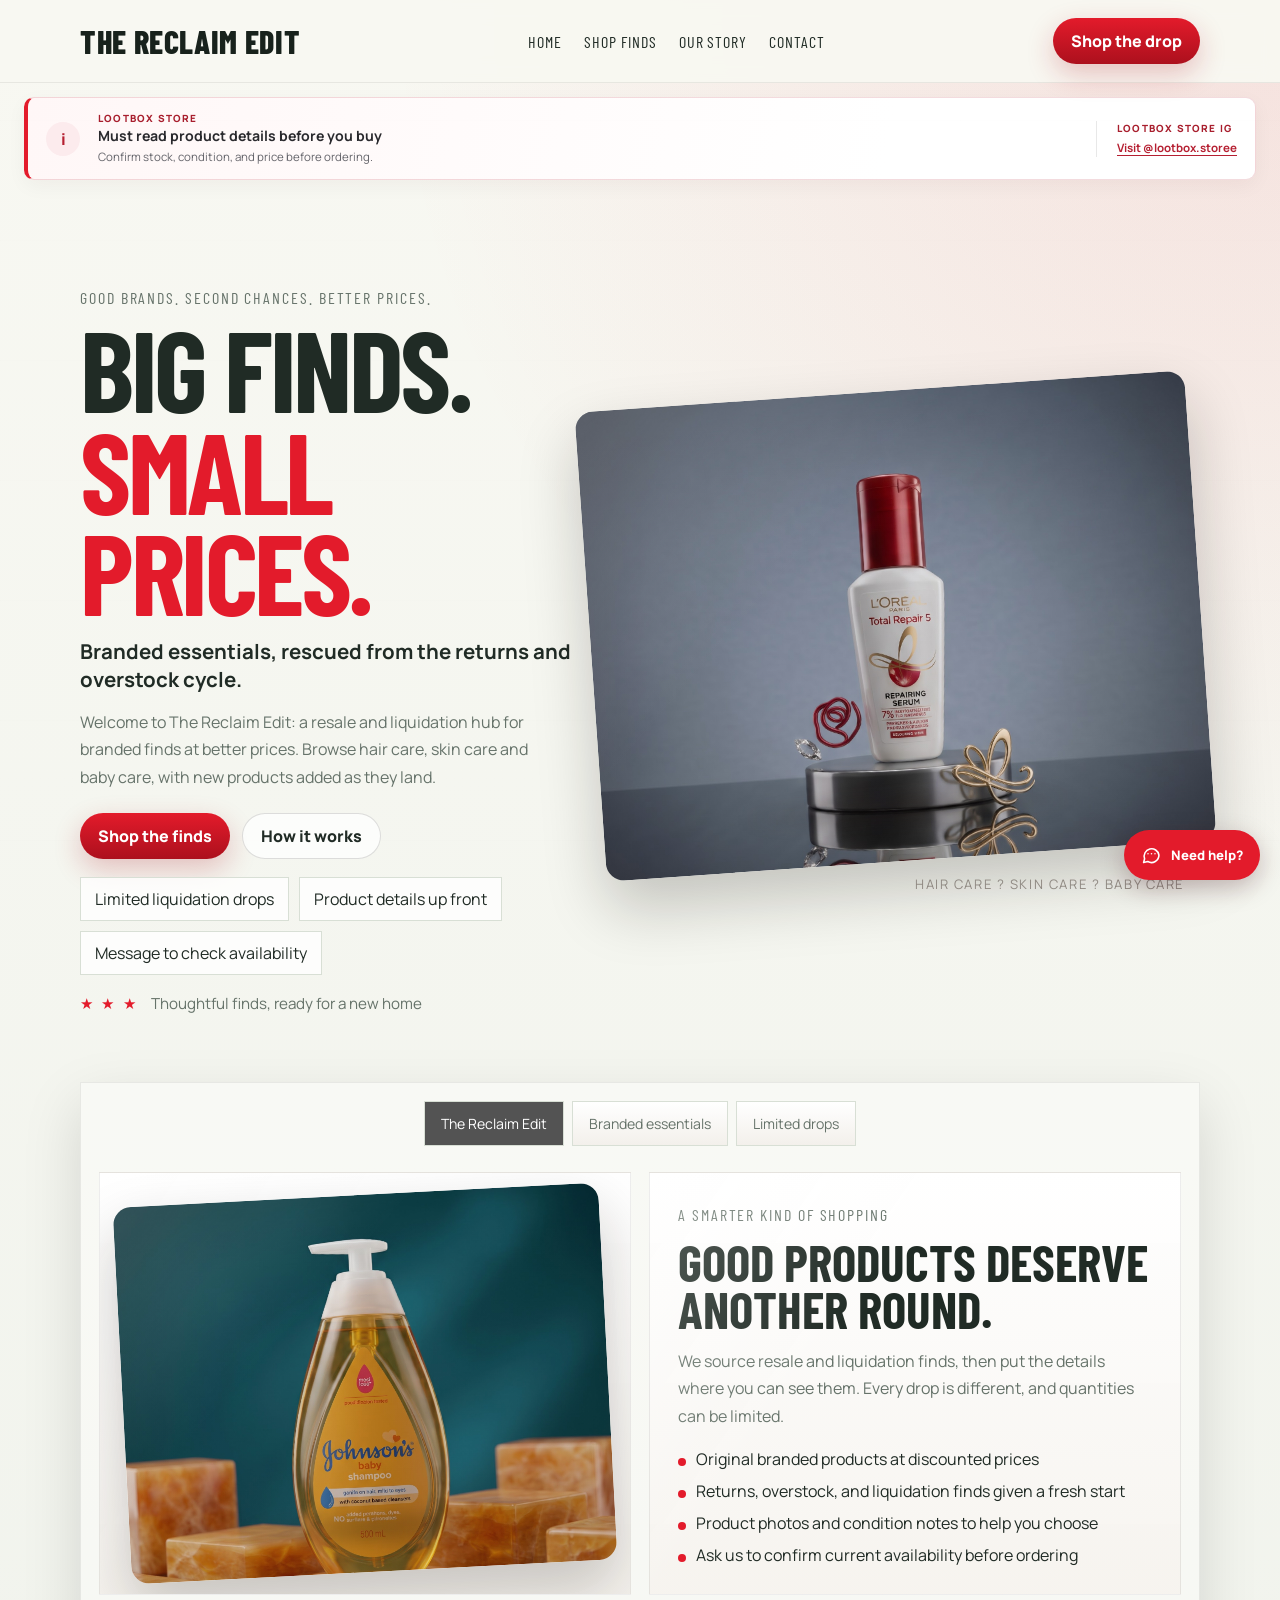
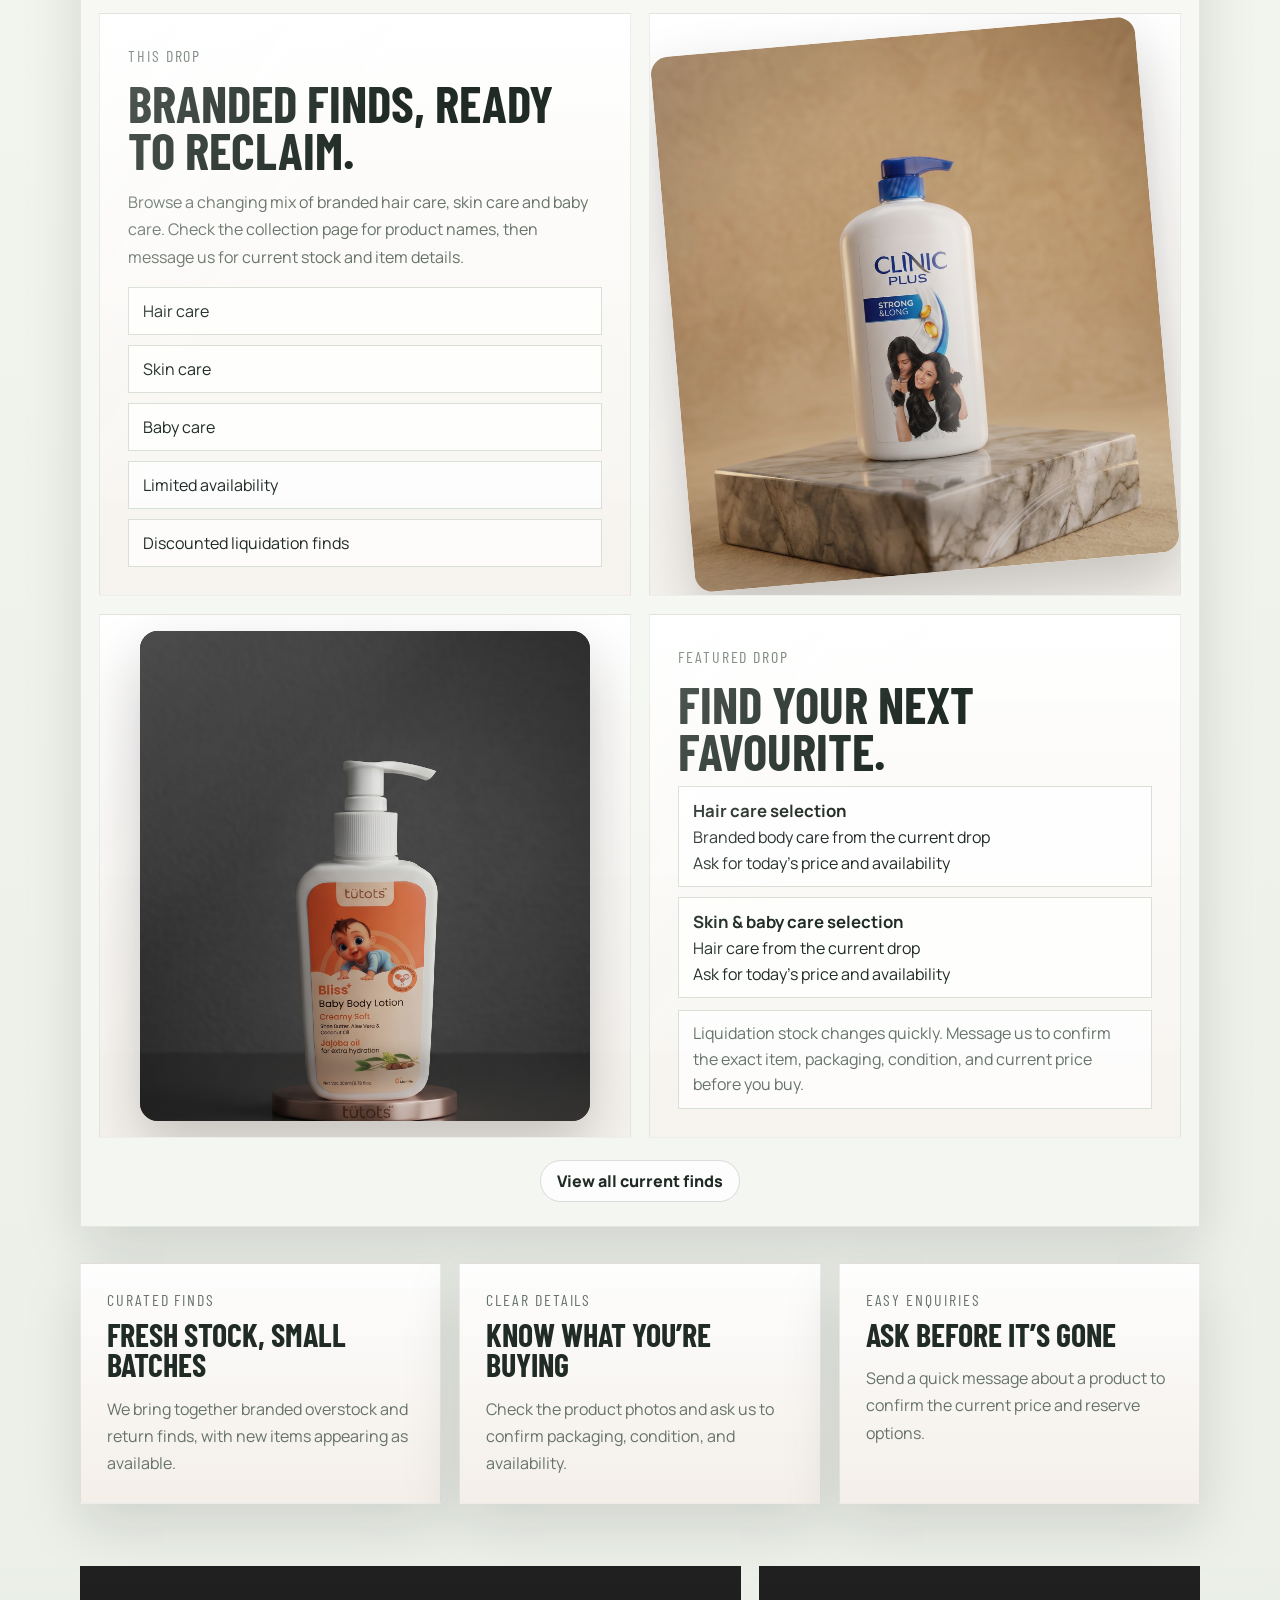
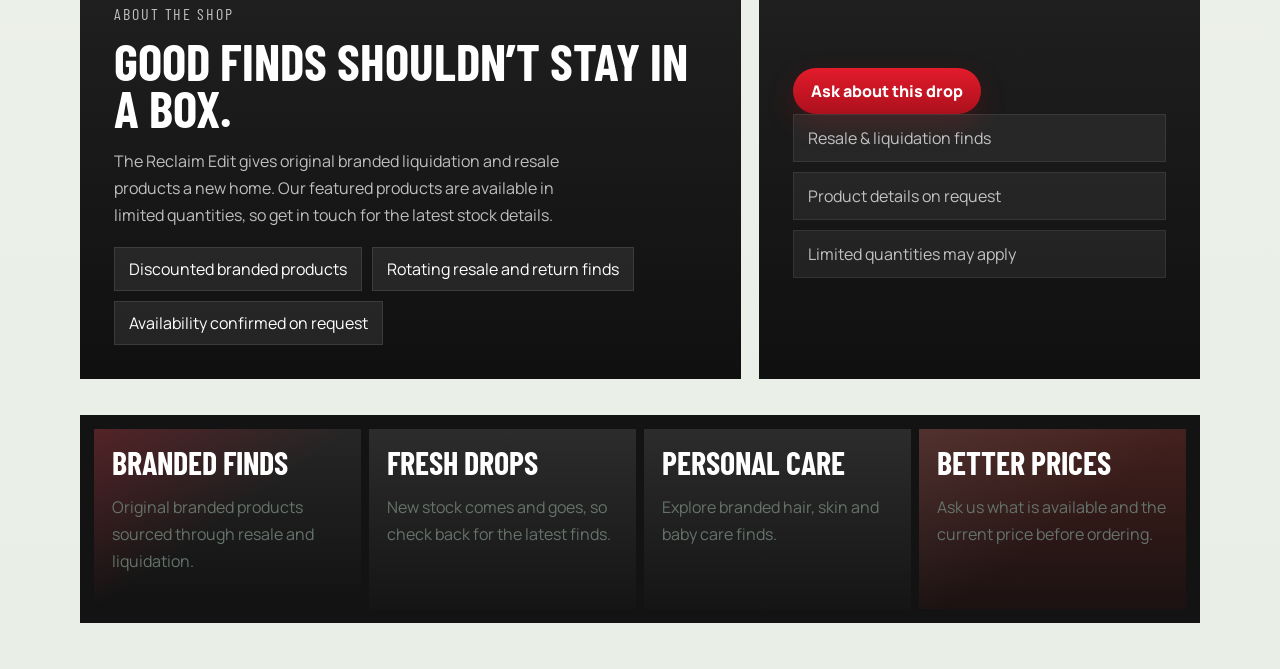
==== index.html @ 1a7ef93c "Highlight purchase details and polish store notice" ====
<!DOCTYPE html>
<html lang="en">
<head>
  <meta charset="UTF-8">
  <meta name="viewport" content="width=device-width, initial-scale=1.0">
  <meta name="description" content="Shop branded hair care, skin care and baby care finds at The Reclaim Edit, your resale and liquidation store.">
  <title>The Reclaim Edit | Branded Finds, Better Prices</title>
  <link rel="preconnect" href="https://fonts.googleapis.com">
  <link rel="preconnect" href="https://fonts.gstatic.com" crossorigin>
  <link href="https://fonts.googleapis.com/css2?family=Barlow+Condensed:wght@500;700;800&family=Manrope:wght@400;500;700;800&display=swap" rel="stylesheet">
  <link rel="stylesheet" href="styles.css">
</head>
<body>
  <header class="topbar">
    <div class="wrap topbar-inner">
      <a class="brand" href="index.html">THE RECLAIM EDIT</a>
      <nav class="nav" aria-label="Primary navigation">
        <a href="index.html">Home</a><a href="store.html">Shop Finds</a><a href="#about">Our Story</a><a href="#contact">Contact</a>
      </nav>
      <a class="nav-cta" href="store.html">Shop the drop</a>
    </div>
  </header>

  <main id="home">
    <aside class="buying-note home-buying-note" aria-label="Important shopping information">
      <span class="buying-note-mark" aria-hidden="true">i</span>
      <div class="buying-note-copy"><span class="buying-note-brand">Lootbox Store</span><strong>Must read product details before you buy</strong><p>Confirm stock, condition, and price before ordering.</p></div>
      <div class="buying-note-social"><span>Lootbox Store IG</span><a href="https://www.instagram.com/lootbox.storee/" target="_blank" rel="noopener noreferrer">Visit @lootbox.storee</a></div>
    </aside>
    <section class="hero-panel">
      <div class="wrap hero-grid">
        <div class="hero-copy">
          <p class="kicker">Good brands. Second chances. Better prices.</p>
          <h1>BIG FINDS.<br><span>SMALL PRICES.</span></h1>
          <p class="hero-subtext">Branded essentials, rescued from the returns and overstock cycle.</p>
          <p class="hero-body">Welcome to The Reclaim Edit: a resale and liquidation hub for branded finds at better prices. Browse hair care, skin care and baby care, with new products added as they land.</p>
          <div class="hero-actions"><a class="primary-btn" href="store.html">Shop the finds</a><a class="ghost-btn" href="#about">How it works</a></div>
          <div class="hero-pills"><span>Limited liquidation drops</span><span>Product details up front</span><span>Message to check availability</span></div>
          <div class="hero-rating"><span class="stars">★ ★ ★</span><span>Thoughtful finds, ready for a new home</span></div>
        </div>
        <div class="hero-visual" aria-label="Branded personal care product display">
          <div class="image-stage hero-shot"><img src="assets/store/products/loreal-total-repair-5-serum-2k.jpg" alt="L&#39;Or&eacute;al Paris Total Repair 5 Repairing Serum"></div>
          <div class="hero-caption">Hair care ? Skin care ? Baby care</div>
        </div>
      </div>
    </section>

    <section class="detail-panel" id="about">
      <div class="wrap detail-shell">
        <div class="tab-strip"><span class="tab active">The Reclaim Edit</span><span class="tab">Branded essentials</span><span class="tab">Limited drops</span></div>
        <div class="detail-grid">
          <article class="detail-card visual-card"><div class="image-stage detail-shot detail-shot-left"><img src="assets/store/products/johnsons-baby-shampoo-500ml-2k.jpg" alt="Johnson&#39;s Baby Shampoo, 500 mL"></div></article>
          <article class="detail-card copy-card">
            <p class="mini-kicker">A smarter kind of shopping</p><h2>Good products deserve another round.</h2>
            <p>We source resale and liquidation finds, then put the details where you can see them. Every drop is different, and quantities can be limited.</p>
            <ul class="bullet-list"><li>Original branded products at discounted prices</li><li>Returns, overstock, and liquidation finds given a fresh start</li><li>Product photos and condition notes to help you choose</li><li>Ask us to confirm current availability before ordering</li></ul>
          </article>
          <article class="detail-card copy-card">
            <p class="mini-kicker">This drop</p><h2>Branded finds, ready to reclaim.</h2>
            <p>Browse a changing mix of branded hair care, skin care and baby care. Check the collection page for product names, then message us for current stock and item details.</p>
            <div class="benefit-tags"><span>Hair care</span><span>Skin care</span><span>Baby care</span><span>Limited availability</span><span>Discounted liquidation finds</span></div>
          </article>
          <article class="detail-card visual-card"><div class="image-stage detail-shot detail-shot-right"><img src="assets/store/products/clinic-plus-strong-long-shampoo-2k.jpg" alt="Clinic Plus Strong and Long Shampoo"></div></article>
          <article class="detail-card visual-card tall"><div class="image-stage detail-shot detail-shot-tall"><img src="assets/store/products/tutots-bliss-plus-baby-body-lotion-2k.jpg" alt="T&uuml;tots Bliss Plus Baby Body Lotion"></div></article>
          <article class="detail-card copy-card product-copy">
            <p class="mini-kicker">Featured drop</p><h2>Find your next favourite.</h2>
            <div class="product-list"><div class="product-row"><strong>Hair care selection</strong><span>Branded body care from the current drop</span><span>Ask for today’s price and availability</span></div><div class="product-row"><strong>Skin & baby care selection</strong><span>Hair care from the current drop</span><span>Ask for today’s price and availability</span></div></div>
            <div class="product-note">Liquidation stock changes quickly. Message us to confirm the exact item, packaging, condition, and current price before you buy.</div>
          </article>
        </div>
        <div class="scroll-cta"><a class="ghost-btn compact" href="store.html">View all current finds</a></div>
      </div>
    </section>

    <section class="services-band"><div class="wrap service-grid">
      <article class="service-card"><p class="mini-kicker">Curated finds</p><h3>Fresh stock, small batches</h3><p>We bring together branded overstock and return finds, with new items appearing as available.</p></article>
      <article class="service-card"><p class="mini-kicker">Clear details</p><h3>Know what you’re buying</h3><p>Check the product photos and ask us to confirm packaging, condition, and availability.</p></article>
      <article class="service-card"><p class="mini-kicker">Easy enquiries</p><h3>Ask before it’s gone</h3><p>Send a quick message about a product to confirm the current price and reserve options.</p></article>
    </div></section>

    <section class="contact-band" id="contact"><div class="wrap contact-grid">
      <div class="contact-copy"><p class="mini-kicker light">About the shop</p><h2>Good finds shouldn’t stay in a box.</h2><p>The Reclaim Edit gives original branded liquidation and resale products a new home. Our featured products are available in limited quantities, so get in touch for the latest stock details.</p><div class="store-points"><span>Discounted branded products</span><span>Rotating resale and return finds</span><span>Availability confirmed on request</span></div></div>
      <div class="contact-actions"><a class="primary-btn dark" href="https://wa.me/?text=Hi%20The%20Reclaim%20Edit%2C%20I%27d%20like%20to%20check%20the%20current%20product%20stock%20stock%2C%20condition%2C%20and%20price.">Ask about this drop</a><div class="contact-meta"><span>Resale &amp; liquidation finds</span><span>Product details on request</span><span>Limited quantities may apply</span></div></div>
    </div></section>

    <section class="footer-strip"><div class="wrap footer-grid">
      <article class="footer-card active"><h3>Branded Finds</h3><p>Original branded products sourced through resale and liquidation.</p></article>
      <article class="footer-card"><h3>Fresh Drops</h3><p>New stock comes and goes, so check back for the latest finds.</p></article>
      <article class="footer-card"><h3>Personal Care</h3><p>Explore branded hair, skin and baby care finds.</p></article>
      <article class="footer-card accent"><h3>Better Prices</h3><p>Ask us what is available and the current price before ordering.</p></article>
    </div></section>
  </main>
  <script src="help-bot.js" defer></script>
</body>
</html>
---- styles.css ----
﻿:root {
  --bg: #f4f5f0;
  --panel: #fbfbf7;
  --paper: #ffffff;
  --ink: #202b25;
  --muted: #66736a;
  --line: #d8dfd5;
  --accent: #e31b2b;
  --accent-deep: #ac101d;
  --dark: #18221c;
  --dark-soft: #26352b;
  --shadow: 0 22px 55px rgba(17, 17, 17, 0.13);
  --wrap: min(1120px, calc(100% - 28px));
}

* {
  box-sizing: border-box;
}

html {
  scroll-behavior: smooth;
}

body {
  margin: 0;
  font-family: "Manrope", sans-serif;
  color: var(--ink);
  background:
    radial-gradient(circle at top right, rgba(227, 27, 43, 0.1), transparent 22%),
    linear-gradient(180deg, #f8f8f2, #e9eee7 100%);
}

body::before {
  content: "";
  position: fixed;
  inset: 0;
  pointer-events: none;
  opacity: 0.18;
  background-image:
    linear-gradient(rgba(60, 47, 37, 0.03) 1px, transparent 1px),
    linear-gradient(90deg, rgba(60, 47, 37, 0.02) 1px, transparent 1px);
  background-size: 120px 120px;
}

a {
  color: inherit;
}

.wrap {
  width: var(--wrap);
  margin: 0 auto;
}

.topbar {
  position: sticky;
  top: 0;
  z-index: 20;
  border-bottom: 1px solid rgba(27, 27, 27, 0.08);
  background: rgba(248, 248, 242, 0.94);
  backdrop-filter: blur(10px);
}

.topbar-inner {
  display: flex;
  align-items: center;
  justify-content: space-between;
  gap: 20px;
  min-height: 82px;
}

.store-page .topbar-inner {
  display: grid;
  grid-template-columns: minmax(0, 1fr) minmax(320px, 540px) minmax(0, 1fr);
  align-items: center;
}

.store-page .header-search {
  width: min(540px, 100%);
  justify-self: center;
  flex: none;
}

.menu-toggle {
  display: grid;
  width: 46px;
  height: 46px;
  align-content: center;
  justify-items: center;
  gap: 5px;
  padding: 0;
  border: 1px solid rgba(27, 27, 27, 0.12);
  border-radius: 50%;
  background: #fff;
  cursor: pointer;
}

.menu-toggle span {
  width: 20px;
  height: 2px;
  border-radius: 2px;
  background: var(--dark);
  transition: width 180ms ease, transform 180ms ease;
}

.menu-toggle:hover span:nth-child(2) {
  width: 14px;
}

.brand,
.nav a,
.kicker,
.mini-kicker,
h1,
h2,
h3 {
  font-family: "Barlow Condensed", sans-serif;
}

.brand {
  font-size: 2rem;
  font-weight: 800;
  text-decoration: none;
  letter-spacing: 0.02em;
  color: var(--dark);
}

.nav {
  display: flex;
  align-items: center;
  gap: 22px;
}

.nav a {
  text-decoration: none;
  font-size: 1rem;
  text-transform: uppercase;
  letter-spacing: 0.06em;
}

.nav-cta,
.primary-btn,
.ghost-btn,
.store-btn {
  display: inline-flex;
  align-items: center;
  justify-content: center;
  min-height: 46px;
  padding: 0 18px;
  border-radius: 999px;
  text-decoration: none;
  font-weight: 800;
  transition: transform 0.25s ease, box-shadow 0.25s ease, border-color 0.25s ease, background-color 0.25s ease;
}

.cart-indicator {
  display: inline-flex;
  align-items: center;
  gap: 8px;
  min-height: 42px;
  padding: 0 13px;
  border: 1px solid var(--line);
  border-radius: 999px;
  background: #fff;
  color: var(--ink);
  font: inherit;
  font-weight: 800;
  cursor: pointer;
  white-space: nowrap;
}

.cart-indicator span {
  display: inline-grid;
  min-width: 23px;
  min-height: 23px;
  place-items: center;
  border-radius: 50%;
  background: var(--accent);
  color: #fff;
  font-size: 0.78rem;
}

.nav-cta,
.primary-btn {
  background: linear-gradient(180deg, var(--accent), var(--accent-deep));
  color: #fff;
  box-shadow: 0 10px 28px rgba(172, 16, 29, 0.24);
}

.ghost-btn {
  border: 1px solid rgba(27, 27, 27, 0.14);
  background: rgba(255, 255, 255, 0.72);
}

.store-btn {
  border: 1px solid rgba(172, 16, 29, 0.24);
  background: rgba(255, 248, 245, 0.95);
  color: var(--accent-deep);
  box-shadow: 0 10px 24px rgba(94, 32, 17, 0.08);
}

.nav-store-btn {
  min-width: 118px;
}

.store-btn-dark {
  align-self: flex-start;
  margin-bottom: 12px;
  background: rgba(255, 255, 255, 0.08);
  border-color: rgba(255, 255, 255, 0.14);
  color: #fff;
}

.nav-cta:hover,
.primary-btn:hover,
.ghost-btn:hover,
.store-btn:hover {
  transform: translateY(-2px);
}

.hero-panel {
  padding: 30px 0 14px;
}

.hero-grid {
  display: grid;
  grid-template-columns: minmax(0, 0.9fr) minmax(360px, 1.1fr);
  align-items: center;
  gap: 10px;
  min-height: 560px;
  padding: 36px 0 20px;
}

.hero-copy {
  padding: 24px 0;
}

.hero-copy > * {
  opacity: 0;
  animation: riseIn 0.8s ease forwards;
}

.hero-copy > *:nth-child(1) {
  animation-delay: 0.05s;
}

.hero-copy > *:nth-child(2) {
  animation-delay: 0.12s;
}

.hero-copy > *:nth-child(3) {
  animation-delay: 0.2s;
}

.hero-copy > *:nth-child(4) {
  animation-delay: 0.28s;
}

.hero-copy > *:nth-child(5) {
  animation-delay: 0.36s;
}

.hero-copy > *:nth-child(6) {
  animation-delay: 0.44s;
}

.hero-copy > *:nth-child(7) {
  animation-delay: 0.52s;
}

.kicker,
.mini-kicker {
  margin: 0 0 10px;
  color: var(--muted);
  text-transform: uppercase;
  letter-spacing: 0.12em;
}

h1 {
  margin: 0;
  font-size: clamp(4.4rem, 9vw, 7.8rem);
  line-height: 0.88;
  letter-spacing: -0.03em;
}

h1 span {
  color: var(--accent);
}

.hero-subtext {
  margin: 16px 0 8px;
  font-size: 1.28rem;
  font-weight: 700;
}

.hero-body,
.copy-card p,
.contact-copy p,
.footer-card p {
  max-width: 48ch;
  color: var(--muted);
  line-height: 1.7;
}

.hero-actions {
  display: flex;
  flex-wrap: wrap;
  gap: 12px;
  margin-top: 22px;
}

.hero-pills,
.store-points {
  display: flex;
  flex-wrap: wrap;
  gap: 10px;
  margin-top: 18px;
}

.hero-pills span,
.store-points span,
.product-note {
  padding: 10px 14px;
  border: 1px solid var(--line);
  background: rgba(255, 255, 255, 0.78);
  color: var(--ink);
}

.hero-rating {
  display: flex;
  flex-wrap: wrap;
  gap: 12px;
  align-items: center;
  margin-top: 18px;
  color: var(--muted);
  font-size: 0.95rem;
}

.stars {
  color: var(--accent);
  letter-spacing: 0.18em;
}

.hero-visual {
  position: relative;
  min-height: 520px;
}

.image-stage {
  position: absolute;
  overflow: hidden;
  border-radius: 18px;
  box-shadow: 0 28px 60px rgba(22, 16, 12, 0.22);
  animation: floatCard 7s ease-in-out infinite;
}

.image-stage::before {
  content: "";
  position: absolute;
  inset: 0;
  z-index: 1;
  background:
    linear-gradient(135deg, rgba(255, 255, 255, 0.18), transparent 35%),
    linear-gradient(180deg, rgba(27, 27, 27, 0), rgba(27, 27, 27, 0.1));
  pointer-events: none;
}

.image-stage::after {
  content: "";
  position: absolute;
  left: 10%;
  right: 10%;
  bottom: 8%;
  height: 28px;
  border-radius: 50%;
  background: radial-gradient(circle, rgba(30, 20, 16, 0.28), transparent 70%);
  filter: blur(8px);
  pointer-events: none;
}

.image-stage img {
  width: 100%;
  height: 100%;
  object-fit: cover;
  display: block;
}

.hero-shot {
  right: 0;
  top: 0;
  width: 100%;
  height: 470px;
  transform: rotate(-4deg);
  animation-duration: 8s;
}

.hero-shot img {
  object-position: 55% 50%;
}

.hero-caption {
  position: absolute;
  right: 16px;
  bottom: 18px;
  color: #8f8982;
  font-size: 0.82rem;
  text-transform: uppercase;
  letter-spacing: 0.12em;
}

.detail-shot {
  inset: 22px;
}

.detail-shot-left {
  transform: rotate(-3deg);
}

.detail-shot-left img {
  object-position: center 48%;
}

.detail-shot-right {
  transform: rotate(-5deg);
}

.detail-shot-right img {
  object-position: 50% 52%;
}

.detail-shot-tall {
  inset: 16px 40px;
}

.detail-shot-tall img {
  object-fit: cover;
  object-position: 52% 48%;
  background: linear-gradient(180deg, #2b2826, #514237);
}

.detail-panel {
  padding: 10px 0 36px;
}

.detail-shell {
  background: rgba(255, 255, 255, 0.35);
  border: 1px solid rgba(27, 27, 27, 0.08);
  box-shadow: var(--shadow);
}

.tab-strip {
  display: flex;
  flex-wrap: wrap;
  gap: 8px;
  justify-content: center;
  padding: 18px 18px 8px;
}

.tab {
  padding: 12px 16px;
  border: 1px solid var(--line);
  background: linear-gradient(180deg, #fff, #f3f0eb);
  color: var(--muted);
  font-size: 0.88rem;
}

.tab.active {
  background: #535353;
  color: #fff;
}

.detail-grid {
  display: grid;
  grid-template-columns: repeat(2, minmax(0, 1fr));
  gap: 18px;
  padding: 18px;
}

.detail-card {
  min-height: 260px;
  padding: 28px;
  border: 1px solid rgba(27, 27, 27, 0.08);
  background:
    linear-gradient(180deg, rgba(255, 255, 255, 0.95), rgba(246, 243, 238, 0.96));
  transition: transform 0.28s ease, box-shadow 0.28s ease;
}

.detail-card:hover,
.service-card:hover,
.footer-card:hover {
  transform: translateY(-6px);
  box-shadow: 0 28px 60px rgba(24, 18, 14, 0.16);
}

.visual-card {
  position: relative;
  overflow: hidden;
}

.visual-card::before,
.copy-card::before {
  content: "";
  position: absolute;
  inset: 0;
  pointer-events: none;
  background:
    linear-gradient(125deg, rgba(255, 255, 255, 0.26), transparent 38%);
}

.copy-card {
  position: relative;
}

.copy-card h2,
.contact-copy h2 {
  margin: 0 0 12px;
  font-size: clamp(2.3rem, 4vw, 3.5rem);
  line-height: 0.92;
  text-transform: uppercase;
}

.bullet-list {
  margin: 18px 0 0;
  padding: 0;
  list-style: none;
}

.bullet-list li {
  margin-top: 10px;
  padding-left: 18px;
  position: relative;
}

.bullet-list li::before {
  content: "";
  position: absolute;
  left: 0;
  top: 10px;
  width: 8px;
  height: 8px;
  border-radius: 50%;
  background: var(--accent);
}

.benefit-tags,
.product-list,
.contact-meta {
  display: grid;
  gap: 10px;
}

.benefit-tags span,
.product-row,
.contact-meta span {
  padding: 12px 14px;
  border: 1px solid var(--line);
  background: rgba(255, 255, 255, 0.78);
}

.product-copy {
  grid-column: 2;
}

.product-row {
  display: grid;
  gap: 4px;
}

.product-row strong {
  font-size: 1.05rem;
}

.product-note {
  margin-top: 12px;
  color: var(--muted);
  line-height: 1.6;
}

.tall {
  min-height: 360px;
}

.scroll-cta {
  padding: 4px 18px 24px;
  text-align: center;
}

.compact {
  min-height: 42px;
  padding: 0 16px;
}

.services-band {
  padding: 0 0 34px;
}

.service-grid {
  display: grid;
  grid-template-columns: repeat(3, minmax(0, 1fr));
  gap: 18px;
}

.service-card {
  padding: 26px;
  border: 1px solid rgba(27, 27, 27, 0.08);
  background:
    linear-gradient(180deg, rgba(255, 255, 255, 0.94), rgba(244, 239, 233, 0.96));
  box-shadow: var(--shadow);
  transition: transform 0.28s ease, box-shadow 0.28s ease;
}

.service-card h3 {
  margin: 0 0 10px;
  font-size: 2rem;
  line-height: 0.95;
  text-transform: uppercase;
}

.service-card p:last-child {
  margin-bottom: 0;
  color: var(--muted);
  line-height: 1.7;
}

.store-section {
  padding: 8px 0 38px;
}

.store-page-main {
  padding-top: 4px;
}

.store-page-hero {
  padding: 8px 0 8px;
}

.store-page .wrap {
  width: min(1240px, calc(100% - 28px));
}

.store-page-banner {
  position: relative;
  height: auto;
  aspect-ratio: 1660 / 715;
  transform: none;
  animation: none;
  border-radius: 14px;
  overflow: hidden;
}

.store-page-banner .banner-track {
  display: flex;
  width: 100%;
  height: 100%;
  transition: transform 650ms cubic-bezier(0.25, 0.8, 0.25, 1);
  will-change: transform;
}

.store-page-banner .banner-slide {
  position: relative;
  flex: 0 0 100%;
  width: 100%;
  height: 100%;
}

.store-page-banner .banner-slide img {
  width: 100%;
  height: 100%;
  object-fit: contain;
  object-position: center;
  background: #090707;
}

.banner-arrow {
  position: absolute;
  z-index: 3;
  top: 50%;
  display: grid;
  width: 42px;
  height: 42px;
  place-items: center;
  padding: 0;
  border: 1px solid rgba(255, 255, 255, 0.32);
  border-radius: 50%;
  background: rgba(14, 12, 12, 0.58);
  color: #fff;
  cursor: pointer;
  transform: translateY(-50%);
  transition: background 160ms ease, border-color 160ms ease, scale 160ms ease;
}

.banner-arrow:hover,
.banner-arrow:focus-visible {
  border-color: rgba(255, 255, 255, 0.75);
  background: rgba(237, 27, 46, 0.9);
  scale: 1.06;
}

.banner-arrow:focus-visible,
.banner-dot:focus-visible {
  outline: 2px solid #fff;
  outline-offset: 3px;
}

.banner-arrow svg {
  width: 22px;
  height: 22px;
  fill: none;
  stroke: currentColor;
  stroke-width: 2;
  stroke-linecap: round;
  stroke-linejoin: round;
}

.banner-arrow-prev {
  left: 16px;
}

.banner-arrow-next {
  right: 16px;
}

.banner-dots {
  position: absolute;
  z-index: 3;
  right: 0;
  bottom: 14px;
  left: 0;
  display: flex;
  justify-content: center;
  gap: 8px;
}

.banner-dot {
  width: 8px;
  height: 8px;
  padding: 0;
  border: 1px solid rgba(255, 255, 255, 0.85);
  border-radius: 999px;
  background: rgba(15, 13, 13, 0.5);
  cursor: pointer;
  transition: width 180ms ease, background 180ms ease;
}

.banner-dot.is-active {
  width: 22px;
  background: #ed1b2e;
  border-color: #ed1b2e;
}

@media (max-width: 620px) {
  .banner-arrow {
    width: 34px;
    height: 34px;
  }

  .banner-arrow-prev {
    left: 9px;
  }

  .banner-arrow-next {
    right: 9px;
  }

  .banner-dots {
    bottom: 9px;
  }
}

/* Keep the original hero image treatment inside each carousel slide. */
.store-page-banner img {
  object-fit: contain;
  object-position: center;
  background: #090707;
}

.store-shell {
  padding: 32px;
  border: 1px solid rgba(27, 27, 27, 0.08);
  background:
    linear-gradient(180deg, rgba(31, 29, 28, 0.96), rgba(16, 15, 15, 0.98)),
    linear-gradient(145deg, rgba(227, 27, 43, 0.14), transparent 35%);
  color: #fff;
  box-shadow: 0 30px 80px rgba(15, 11, 10, 0.28);
}

.store-header {
  display: flex;
  align-items: end;
  justify-content: space-between;
  gap: 18px;
  padding-bottom: 18px;
}

.store-header h2 {
  margin: 0;
  font-size: clamp(2.4rem, 4vw, 4rem);
  line-height: 0.92;
  text-transform: uppercase;
}

.catalog-title {
  margin: 0;
  font-size: clamp(2.8rem, 5vw, 4.4rem);
  line-height: 0.94;
  text-transform: uppercase;
}

.store-intro {
  max-width: 75ch;
  margin: -4px 0 22px;
  color: rgba(255, 255, 255, 0.76);
  line-height: 1.7;
}

.filter-note {
  margin: 0;
  color: rgba(255, 255, 255, 0.72);
  font-size: 0.92rem;
  line-height: 1.65;
}

.drop-notes {
  display: grid;
  gap: 10px;
  margin: 0;
  padding-left: 18px;
  color: rgba(255, 255, 255, 0.72);
  line-height: 1.55;
}

.store-counter {
  margin: 0;
  color: rgba(255, 255, 255, 0.72);
  font-weight: 700;
}

.catalog-tools {
  display: grid;
  gap: 14px;
  margin-bottom: 20px;
  padding: 16px;
  border: 1px solid rgba(255, 255, 255, 0.1);
  background: rgba(255, 255, 255, 0.045);
}

.product-search {
  display: grid;
  grid-template-columns: minmax(0, 1fr) auto;
  gap: 8px;
  width: min(340px, 28vw);
  max-width: 100%;
  flex: 0 1 340px;
}

.search-field {
  position: relative;
  min-width: 0;
}

.product-search input {
  min-width: 0;
  width: 100%;
  min-height: 46px;
  padding: 0 14px;
  border: 1px solid rgba(27, 27, 27, 0.16);
  border-radius: 999px;
  background: #fff;
  color: #202b25;
  font: inherit;
}

.search-suggestion {
  position: absolute;
  top: 50%;
  left: 15px;
  max-width: calc(100% - 30px);
  overflow: hidden;
  color: #657069;
  font-size: 0.82rem;
  opacity: 0.58;
  pointer-events: none;
  text-overflow: ellipsis;
  transform: translateY(-50%);
  transition: opacity 380ms ease;
  white-space: nowrap;
}

.product-search.is-fading .search-suggestion,
.product-search:focus-within .search-suggestion,
.product-search.has-query .search-suggestion {
  opacity: 0;
}

.search-button {
  min-height: 46px;
  padding: 0 16px;
  border: 0;
  border-radius: 999px;
  background: var(--accent);
  color: #fff;
  font: inherit;
  font-weight: 800;
  cursor: pointer;
}

.category-heading-row {
  display: flex;
  align-items: center;
  justify-content: space-between;
  margin-top: 2px;
}

.category-heading {
  margin: 0;
  color: #fff;
  font-size: 1.05rem;
  font-weight: 800;
}

.category-filters {
  display: flex;
  gap: 18px;
  overflow-x: auto;
  padding: 2px 2px 8px;
  scrollbar-width: thin;
  scrollbar-color: rgba(227, 27, 43, 0.75) transparent;
}

.category-button {
  display: flex;
  flex: 0 0 94px;
  flex-direction: column;
  align-items: center;
  gap: 8px;
  min-height: 0;
  padding: 0 0 4px;
  border: 0;
  background: transparent;
  color: rgba(255, 255, 255, 0.86);
  font: inherit;
  font-size: 0.82rem;
  font-weight: 700;
  cursor: pointer;
}

.category-image {
  display: grid;
  width: 82px;
  height: 82px;
  overflow: hidden;
  place-items: center;
  border: 2px solid transparent;
  border-radius: 50%;
  background: #f5f5f3;
  transition: border-color 160ms ease, transform 160ms ease, box-shadow 160ms ease;
}

.category-image img {
  display: block;
  width: 100%;
  height: 100%;
  object-fit: cover;
  object-position: center 50%;
  transform: scale(1.02);
}

.category-button[data-filter="perfume"] .category-image img {
  object-position: center 18%;
}

.category-button[data-filter="hair-care"] .category-image img {
  object-position: center 55%;
  transform: scale(1.12);
}

.category-button[data-filter="baby-care"] .category-image img {
  object-position: center 54%;
  transform: scale(1);
}

.category-button[data-filter="sun-care"] .category-image img {
  object-position: center 50%;
  transform: scale(1);
}

.category-button[data-filter="face-care"] .category-image img {
  object-position: center 50%;
  transform: scale(1);
}

.category-button:hover .category-image,
.category-button.is-active .category-image {
  transform: translateY(-2px);
  border-color: var(--accent);
  box-shadow: 0 0 0 3px rgba(227, 27, 43, 0.16);
}

.category-button:hover,
.category-button.is-active {
  color: #fff;
}

.category-button:focus-visible {
  outline: 2px solid #fff;
  outline-offset: 4px;
  border-radius: 4px;
}

.results-count {
  margin: 0;
  color: rgba(255, 255, 255, 0.65);
  font-size: 0.86rem;
}

.visually-hidden {
  position: absolute;
  width: 1px;
  height: 1px;
  overflow: hidden;
  clip: rect(0, 0, 0, 0);
  white-space: nowrap;
  clip-path: inset(50%);
}

.store-layout {
  display: grid;
  grid-template-columns: 230px minmax(0, 1fr);
  gap: 22px;
  align-items: start;
}

.filter-sidebar {
  position: sticky;
  top: 110px;
  display: grid;
  gap: 16px;
}

.filter-block,
.store-card {
  border: 1px solid rgba(255, 255, 255, 0.08);
  background:
    linear-gradient(180deg, rgba(255, 255, 255, 0.06), rgba(255, 255, 255, 0.02)),
    rgba(255, 255, 255, 0.02);
}

.store-card[hidden] {
  display: none;
}

.no-results {
  margin: 18px 0 0;
  padding: 24px;
  background: rgba(255, 255, 255, 0.07);
  color: rgba(255, 255, 255, 0.78);
  text-align: center;
}

.filter-block {
  padding: 20px;
}

.filter-block h3 {
  margin: 0 0 14px;
  font-size: 1.8rem;
  line-height: 0.95;
  text-transform: uppercase;
}

.filter-block label {
  display: flex;
  align-items: center;
  gap: 10px;
  margin-top: 10px;
  color: rgba(255, 255, 255, 0.76);
}

.filter-block input {
  accent-color: var(--accent);
}

.range-display {
  display: flex;
  justify-content: space-between;
  color: rgba(255, 255, 255, 0.72);
  font-size: 0.92rem;
}

.range-track {
  position: relative;
  height: 6px;
  margin-top: 16px;
  border-radius: 999px;
  background: rgba(255, 255, 255, 0.12);
}

.range-fill {
  position: absolute;
  left: 12%;
  right: 18%;
  top: 0;
  bottom: 0;
  border-radius: 999px;
  background: linear-gradient(90deg, #ff4653, var(--accent));
  box-shadow: 0 0 18px rgba(227, 27, 43, 0.35);
}

.size-filter {
  display: flex;
  flex-wrap: wrap;
  gap: 10px;
}

.size-filter span,
.store-sizes span {
  display: inline-flex;
  align-items: center;
  justify-content: center;
  min-width: 38px;
  min-height: 34px;
  border: 1px solid rgba(255, 255, 255, 0.1);
  background: rgba(255, 255, 255, 0.04);
  color: #fff;
}

.store-grid {
  display: grid;
  grid-template-columns: repeat(4, minmax(0, 1fr));
  grid-auto-rows: 1fr;
  gap: 14px;
}

.cart-panel {
  margin: 0 0 22px;
  padding: 20px;
  border: 1px solid rgba(255, 255, 255, 0.15);
  background: rgba(255, 255, 255, 0.07);
}

.cart-panel[hidden] {
  display: none;
}

.cart-panel-heading {
  display: flex;
  align-items: center;
  justify-content: space-between;
  gap: 12px;
}

.cart-panel-heading h2 {
  margin: 0;
  font: 800 1.5rem "Manrope", sans-serif;
}

.cart-clear,
.cart-remove {
  border: 0;
  background: transparent;
  color: #ff6873;
  font: inherit;
  font-weight: 800;
  text-decoration: underline;
  cursor: pointer;
}

.cart-items {
  display: grid;
  gap: 8px;
  margin: 14px 0;
  padding: 0;
  list-style: none;
}

.cart-items li {
  display: flex;
  justify-content: space-between;
  gap: 12px;
  padding: 10px 12px;
  background: rgba(255, 255, 255, 0.07);
}

.cart-note,
.cart-status {
  color: rgba(255, 255, 255, 0.72);
  font-size: 0.9rem;
}

.cart-status {
  min-height: 1.2em;
  margin: 0 0 10px;
}

.cart-checkout {
  display: inline-flex;
  align-items: center;
  min-height: 42px;
  padding: 0 16px;
  background: var(--accent);
  color: #fff;
  font-weight: 800;
  text-decoration: none;
}

.store-card {
  position: relative;
  display: flex;
  flex-direction: column;
  overflow: hidden;
  cursor: pointer;
  transition: transform 0.28s ease, box-shadow 0.28s ease, border-color 0.28s ease;
}

.store-card:focus-visible {
  outline: 3px solid var(--accent);
  outline-offset: 3px;
}

.store-card:hover {
  transform: translateY(-8px);
  border-color: rgba(227, 27, 43, 0.72);
  box-shadow: 0 22px 48px rgba(12, 9, 8, 0.32);
}

.product-detail-page {
  min-height: 100vh;
  color: #f4f1ee;
  background:
    radial-gradient(circle at top right, rgba(227, 27, 43, 0.14), transparent 28%),
    linear-gradient(180deg, #272423, #171616 100%);
}

.product-detail-page::before {
  opacity: 0.1;
  background-image:
    linear-gradient(rgba(255, 255, 255, 0.04) 1px, transparent 1px),
    linear-gradient(90deg, rgba(255, 255, 255, 0.025) 1px, transparent 1px);
}

.product-detail-wrap {
  width: min(1120px, calc(100% - 32px));
  margin: 0 auto;
  padding: 28px 0 56px;
}

.product-detail-back {
  display: inline-flex;
  align-items: center;
  min-height: 42px;
  margin-bottom: 18px;
  color: #f4f1ee;
  font-weight: 800;
  text-decoration: none;
}

.product-detail-card {
  display: grid;
  grid-template-columns: minmax(0, 1fr) minmax(0, 1fr);
  overflow: hidden;
  border: 1px solid rgba(255, 255, 255, 0.12);
  background: linear-gradient(145deg, #302d2c, #211f1f);
  box-shadow: 0 22px 55px rgba(0, 0, 0, 0.32);
}

.product-detail-image {
  display: grid;
  min-height: 420px;
  place-items: center;
  padding: 24px;
  background: linear-gradient(145deg, #242222, #171616);
}

.product-detail-image img {
  display: block;
  width: 100%;
  height: 100%;
  max-height: 560px;
  object-fit: contain;
}

.product-detail-copy {
  display: flex;
  flex-direction: column;
  align-items: flex-start;
  padding: clamp(24px, 5vw, 56px);
}

.product-detail-category {
  margin: 0 0 10px;
  color: #ff4652;
  font-size: 0.78rem;
  font-weight: 800;
  letter-spacing: 0.14em;
  text-transform: uppercase;
}

.product-detail-copy h1 {
  margin: 0 0 20px;
  color: #fff;
  font: 800 clamp(2rem, 4vw, 3.2rem)/1.02 "Barlow Condensed", sans-serif;
  text-transform: uppercase;
}

.product-detail-price {
  margin: 0 0 22px;
  color: #fff;
  font-size: 1.1rem;
  font-weight: 800;
}

.product-detail-note {
  max-width: 42ch;
  margin: 0 0 24px;
  color: rgba(255, 255, 255, 0.68);
  line-height: 1.7;
}

.product-specs {
  width: 100%;
  margin: 0 0 24px;
  padding: 20px;
  border: 1px solid rgba(255, 255, 255, 0.1);
  background: rgba(0, 0, 0, 0.2);
}

.product-specs summary {
  display: flex;
  align-items: center;
  justify-content: space-between;
  gap: 12px;
  color: #fff;
  font: 800 1.45rem/1.1 "Barlow Condensed", sans-serif;
  text-transform: uppercase;
  cursor: pointer;
  list-style: none;
}

.product-specs summary::-webkit-details-marker {
  display: none;
}

.product-specs summary::after {
  content: "+";
  flex: 0 0 auto;
  color: #ff4652;
  font: 700 1.5rem/1 "Manrope", sans-serif;
}

.product-specs[open] summary::after {
  content: "−";
}

.product-specs summary span {
  margin-left: auto;
  color: rgba(255, 255, 255, 0.56);
  font: 500 0.75rem/1.3 "Manrope", sans-serif;
  text-align: right;
  text-transform: none;
}

.product-specs ul {
  margin: 0 0 14px;
  padding-left: 20px;
  color: rgba(255, 255, 255, 0.88);
  line-height: 1.65;
}

.product-specs li + li {
  margin-top: 6px;
}

.product-specs a {
  color: #ff4652;
  font-weight: 800;
}

.product-specs-unverified,
.product-specs-note {
  margin: 0 0 12px;
  color: rgba(255, 255, 255, 0.65);
  font-size: 0.88rem;
  line-height: 1.55;
}

.product-specs-note {
  margin: 12px 0 0;
}

.product-detail-actions {
  display: flex;
  flex-wrap: wrap;
  gap: 10px;
}

.product-detail-actions button,
.product-detail-actions a {
  display: inline-flex;
  align-items: center;
  justify-content: center;
  min-height: 46px;
  padding: 0 20px;
  border: 1px solid var(--accent);
  background: var(--accent);
  color: #fff;
  font: inherit;
  font-weight: 800;
  text-decoration: none;
  cursor: pointer;
}

.product-detail-actions .detail-cart {
  background: rgba(255, 255, 255, 0.04);
  color: #fff;
}

.product-detail-status {
  min-height: 1.5em;
  margin: 12px 0 0;
  color: #ff4652;
  font-size: 0.9rem;
}

.product-feedback {
  display: grid;
  gap: 16px;
  margin-top: 20px;
}

.review-score-grid {
  display: grid;
  grid-template-columns: repeat(2, minmax(0, 1fr));
  gap: 16px;
}

.review-score-card,
.product-comments {
  padding: 20px;
  border: 1px solid rgba(255, 255, 255, 0.1);
  background: linear-gradient(145deg, #302d2c, #211f1f);
}

.product-feedback h2 {
  margin: 0;
  color: #fff;
  font: 800 1.5rem "Barlow Condensed", sans-serif;
  text-transform: uppercase;
}

.review-eyebrow {
  margin: 0 0 5px;
  color: #ff6975;
  font-size: 0.7rem;
  font-weight: 800;
  letter-spacing: 0.12em;
  text-transform: uppercase;
}

.review-score {
  margin: 14px 0 2px;
  color: #fff;
  font-size: 1.8rem;
  font-weight: 800;
}

.review-score span {
  color: rgba(255, 255, 255, 0.56);
  font-size: 0.95rem;
  font-weight: 500;
}

.review-count,
.review-form-status,
.comments-empty {
  color: rgba(255, 255, 255, 0.62);
  font-size: 0.82rem;
}

.market-review-link {
  display: inline-flex;
  margin-top: 8px;
  color: #ff858e;
  font-size: 0.82rem;
  font-weight: 800;
}

.comments-heading-row,
.review-submit-row {
  display: flex;
  align-items: center;
  justify-content: space-between;
  gap: 16px;
}

.comment-count {
  color: rgba(255, 255, 255, 0.62);
  font-size: 0.82rem;
}

.comments-empty {
  margin: 18px 0;
}

.product-comment-list {
  display: grid;
  gap: 12px;
  margin: 18px 0;
  padding: 0;
  list-style: none;
}

.product-comment {
  padding: 14px;
  border: 1px solid rgba(255, 255, 255, 0.1);
  border-radius: 8px;
  background: rgba(0, 0, 0, 0.16);
}

.product-comment-heading {
  display: flex;
  align-items: center;
  justify-content: space-between;
  gap: 12px;
}

.product-comment-heading strong {
  color: #fff;
  font-size: 0.88rem;
}

.product-comment-stars {
  color: #ffc15a;
  letter-spacing: 0.08em;
}

.product-comment p {
  margin: 8px 0 0;
  color: rgba(255, 255, 255, 0.78);
  font-size: 0.88rem;
  line-height: 1.6;
  overflow-wrap: anywhere;
}

.product-comment time {
  display: block;
  margin-top: 8px;
  color: rgba(255, 255, 255, 0.48);
  font-size: 0.72rem;
}

.review-form {
  display: grid;
  gap: 10px;
  margin-top: 24px;
  padding-top: 20px;
  border-top: 1px solid rgba(255, 255, 255, 0.12);
}

.rating-fieldset {
  margin: 0;
  padding: 0;
  border: 0;
}

.rating-fieldset legend,
.comment-label {
  margin-bottom: 8px;
  color: #fff;
  font-size: 0.86rem;
  font-weight: 800;
}

.rating-picker {
  display: inline-flex;
  flex-direction: row-reverse;
  justify-content: flex-end;
  gap: 3px;
}

.rating-picker input {
  position: absolute;
  width: 1px;
  height: 1px;
  overflow: hidden;
  clip: rect(0, 0, 0, 0);
  white-space: nowrap;
}

.rating-picker label {
  color: rgba(255, 255, 255, 0.28);
  font-size: 2rem;
  line-height: 1;
  cursor: pointer;
  transition: color 140ms ease, transform 140ms ease;
}

.rating-picker label:hover,
.rating-picker label:hover ~ label,
.rating-picker input:checked ~ label {
  color: #ffc15a;
}

.rating-picker label:hover {
  transform: scale(1.12);
}

.rating-picker input:focus-visible + label {
  outline: 2px solid #fff;
  outline-offset: 2px;
}

.review-form textarea {
  width: 100%;
  min-height: 96px;
  padding: 12px;
  border: 1px solid rgba(255, 255, 255, 0.16);
  border-radius: 8px;
  background: rgba(0, 0, 0, 0.22);
  color: #fff;
  font: inherit;
  resize: vertical;
}

.review-form textarea:focus-visible {
  outline: 2px solid #ff6975;
  outline-offset: 2px;
}

.review-submit-row button {
  min-height: 42px;
  padding: 0 18px;
  border: 0;
  border-radius: 7px;
  background: var(--accent);
  color: #fff;
  font: inherit;
  font-weight: 800;
  cursor: pointer;
}

.review-submit-row button:disabled {
  opacity: 0.58;
  cursor: wait;
}

.review-form-status {
  margin: 0;
}

.product-feedback [hidden] {
  display: none !important;
}

@media (max-width: 760px) {
  .review-score-grid {
    grid-template-columns: minmax(0, 1fr);
  }

  .product-detail-wrap {
    width: min(100% - 24px, 560px);
    padding-top: 14px;
  }

  .product-detail-card {
    display: grid;
    grid-template-columns: minmax(0, 1fr);
  }

  .product-detail-image {
    width: 100%;
    min-width: 0;
    min-height: 0;
    height: auto;
    aspect-ratio: 1 / 1;
    padding: 12px;
    overflow: hidden;
  }

  .product-detail-image img {
    width: 100%;
    height: 100%;
    max-height: 100%;
    object-fit: contain;
  }

  .product-detail-copy {
    position: relative;
    z-index: 1;
    min-width: 0;
    padding: 18px;
  }

  .product-detail-copy h1 {
    max-width: 100%;
    margin-bottom: 14px;
    font-size: clamp(1.8rem, 8vw, 2.5rem);
    line-height: 1.02;
    overflow-wrap: anywhere;
  }

  .product-detail-price {
    margin-bottom: 12px;
  }

  .product-detail-note {
    margin-bottom: 16px;
    font-size: 0.95rem;
    line-height: 1.5;
  }

  .product-specs {
    padding: 15px;
  }

  .product-specs summary {
    flex-wrap: wrap;
    font-size: 1.3rem;
  }

  .product-specs summary span {
    flex: 1 1 100%;
    margin-left: 0;
    text-align: left;
  }

  .product-detail-actions {
    width: 100%;
  }

  .product-detail-actions button,
  .product-detail-actions a {
    flex: 1;
    padding: 0 12px;
  }

  .product-feedback {
    grid-template-columns: 1fr;
    gap: 10px;
  }

  .product-feedback section {
    min-height: 88px;
  }
}

.store-badge {
  position: absolute;
  top: 14px;
  left: 14px;
  z-index: 2;
  display: flex;
  align-items: center;
  justify-content: center;
  width: 104px;
  height: 32px;
  padding: 0 6px;
  overflow: hidden;
  background: linear-gradient(180deg, #ff4653, var(--accent));
  color: #fff;
  font-size: 0.78rem;
  font-weight: 800;
  letter-spacing: 0.08em;
  text-transform: uppercase;
}

.quick-view {
  position: absolute;
  top: 14px;
  right: 14px;
  z-index: 2;
  min-width: 42px;
  min-height: 42px;
  border: 1px solid rgba(255, 255, 255, 0.12);
  background: rgba(17, 16, 16, 0.8);
  color: #fff;
  font-weight: 700;
  cursor: pointer;
}

.store-image-wrap {
  position: relative;
  flex: 0 0 auto;
  width: 100%;
  height: auto;
  min-height: 0;
  aspect-ratio: 1 / 1;
  padding: 0;
  overflow: hidden;
  display: flex;
  align-items: center;
  justify-content: center;
  background:
    radial-gradient(circle at top right, rgba(227, 27, 43, 0.14), transparent 32%),
    linear-gradient(180deg, #fffef9, #edf2e9);
}

.store-image-wrap img {
  width: 100%;
  height: 100%;
  object-fit: cover;
  object-position: center 45%;
  transform: scale(1.05);
  display: block;
  filter: drop-shadow(0 14px 16px rgba(30, 48, 35, 0.15));
}

.store-image-wrap img[src*="/perfumes/"] {
  object-position: center 15%;
}

.store-image-wrap img[src$="johnsons-baby-cream-2k.jpg"] {
  object-position: center 72%;
}

.store-card-body {
  display: flex;
  flex: 1;
  flex-direction: column;
  padding: 14px;
}

.store-card-body h3 {
  display: -webkit-box;
  height: 2.45em;
  margin: 0 0 8px;
  overflow: hidden;
  font-size: 1.15rem;
  line-height: 1.15;
  text-transform: uppercase;
  -webkit-box-orient: vertical;
  -webkit-line-clamp: 2;
}

.store-card-body p {
  margin: 0;
  color: rgba(255, 255, 255, 0.66);
  line-height: 1.6;
}

.store-price {
  display: block;
  margin-top: auto;
  padding-top: 14px;
  font-size: 1.08rem;
  color: #fff;
}

.store-review-summary {
  display: grid;
  gap: 3px;
  margin-top: 8px;
  color: rgba(255, 255, 255, 0.68);
  font-size: 0.68rem;
  line-height: 1.35;
}

.store-review-summary a {
  color: #ffc15a;
  text-decoration: none;
}

.store-review-summary a:hover,
.store-review-summary a:focus-visible {
  color: #ff858e;
  text-decoration: underline;
}

.store-review-summary strong {
  color: #ffc15a;
  font-size: 0.74rem;
}

.store-review-summary > span,
.store-review-summary > span strong {
  color: #fff;
}

.customer-auth-form {
  margin-bottom: 14px;
}

.google-sign-in {
  display: flex;
  align-items: center;
  justify-content: center;
  gap: 11px;
  width: 100%;
  min-height: 46px;
  border: 1px solid rgba(255, 255, 255, 0.2);
  border-radius: 8px;
  background: #fff;
  color: #272323;
  font: inherit;
  font-weight: 800;
  cursor: pointer;
}

.google-sign-in:hover,
.google-sign-in:focus-visible {
  background: #f3ede8;
}

.google-sign-in:disabled {
  opacity: 0.65;
  cursor: wait;
}

.google-mark {
  font-family: Arial, sans-serif;
  font-size: 1.2rem;
  font-weight: 800;
  background: conic-gradient(from -45deg, #4285f4 0 25%, #34a853 0 50%, #fbbc05 0 75%, #ea4335 0);
  background-clip: text;
  -webkit-background-clip: text;
  color: transparent;
}

.auth-status {
  min-height: 1.4em;
  color: #d7d2ce;
  font-size: 0.82rem;
}

.seller-access-link {
  display: flex;
  justify-content: space-between;
  align-items: center;
  margin-top: 24px;
  padding: 14px 0;
  border-top: 1px solid rgba(255, 255, 255, 0.12);
  color: #f4f0eb;
  font-weight: 700;
  text-decoration: none;
}

.seller-access-link:hover,
.seller-access-link:focus-visible {
  color: #ff3343;
}

.seller-page {
  min-height: 100vh;
  padding: clamp(24px, 5vw, 64px) 18px;
  background: radial-gradient(circle at top right, rgba(189, 22, 35, 0.22), transparent 35%), #151313;
  color: #f7f4f0;
}

.seller-shell {
  width: min(100%, 960px);
  margin: 0 auto;
}

.seller-card,
.seller-orders {
  margin: 24px 0;
  padding: clamp(22px, 4vw, 38px);
  border: 1px solid rgba(255, 255, 255, 0.12);
  border-radius: 14px;
  background: #211e1e;
  box-shadow: 0 18px 55px rgba(0, 0, 0, 0.28);
}

.seller-card h1,
.seller-orders h2 {
  margin: 4px 0 12px;
  font-family: "Barlow Condensed", sans-serif;
  font-size: clamp(2rem, 5vw, 3rem);
}

.seller-auth-form {
  display: grid;
  gap: 14px;
  margin-top: 20px;
}

.seller-auth-form[hidden],
.profile-form[hidden],
.seller-orders[hidden] {
  display: none !important;
}

.seller-auth-form label {
  display: grid;
  gap: 7px;
  color: #f5f0eb;
  font-size: 0.88rem;
  font-weight: 700;
}

.seller-auth-form input {
  width: 100%;
  min-height: 46px;
  padding: 10px 12px;
  border: 1px solid rgba(255, 255, 255, 0.18);
  border-radius: 8px;
  background: #141212;
  color: #fff;
  font: inherit;
}

.seller-auth-form .profile-save {
  justify-self: start;
}

.seller-orders-heading,
.seller-order-title,
.seller-order-footer,
.seller-order-actions {
  display: flex;
  justify-content: space-between;
  align-items: center;
  gap: 16px;
}

.seller-order-list {
  display: grid;
  gap: 12px;
  margin: 20px 0 0;
  padding: 0;
  list-style: none;
}

.seller-order-card {
  padding: 18px;
  border: 1px solid rgba(255, 255, 255, 0.12);
  border-radius: 10px;
  background: #181616;
}

.seller-order-title strong,
.seller-customer-details {
  color: #fff;
}

.seller-order-title time,
.seller-order-card p,
.seller-product-list {
  color: #c4bebb;
  font-size: 0.88rem;
}

.seller-order-card p {
  margin: 9px 0;
}

.seller-product-list {
  padding-left: 20px;
}

.seller-product-list li {
  display: flex;
  align-items: center;
  gap: 12px;
  margin: 10px 0;
}

.seller-product-image,
.order-product-thumb {
  width: 62px;
  height: 62px;
  flex: 0 0 62px;
  border: 1px solid rgba(255, 255, 255, 0.14);
  border-radius: 7px;
  background: #282424;
  object-fit: cover;
}

.seller-order-actions {
  justify-content: flex-start;
}

.seller-order-status {
  color: #ffd16e;
  font-size: 0.8rem;
  font-weight: 800;
  text-transform: capitalize;
}

.seller-order-actions select {
  min-height: 36px;
  padding: 6px 10px;
  border: 1px solid rgba(255, 255, 255, 0.18);
  border-radius: 7px;
  background: #211e1e;
  color: #fff;
}

.seller-orders-empty {
  color: #c4bebb;
}

@media (max-width: 600px) {
  .seller-order-title,
  .seller-orders-heading {
    align-items: flex-start;
  }

  .seller-order-title {
    flex-direction: column;
    gap: 5px;
  }
}

.store-sizes {
  display: flex;
  flex-wrap: wrap;
  gap: 8px;
  margin-top: 14px;
}

.store-cart-btn {
  display: inline-flex;
  align-items: center;
  justify-content: center;
  width: 100%;
  min-height: 46px;
  margin-top: 16px;
  border: 1px solid rgba(227, 27, 43, 0.5);
  background: rgba(255, 255, 255, 0.08);
  color: #fff;
  text-decoration: none;
  font-weight: 800;
  transition: background-color 0.25s ease, box-shadow 0.25s ease, transform 0.25s ease;
}

.store-card-actions {
  display: grid;
  grid-template-columns: 1fr 1fr;
  gap: 8px;
  margin-top: 16px;
}

.add-to-cart,
.buy-now {
  display: inline-flex;
  align-items: center;
  justify-content: center;
  min-width: 0;
  min-height: 42px;
  padding: 6px 10px;
  border: 1px solid rgba(227, 27, 43, 0.65);
  background: transparent;
  color: #fff;
  font: inherit;
  font-size: 0.84rem;
  font-weight: 800;
  text-align: center;
  text-decoration: none;
  cursor: pointer;
  transition: background-color 0.2s ease, color 0.2s ease;
}

.buy-now,
.add-to-cart:hover {
  background: var(--accent);
  color: #fff;
}

.buy-now:hover {
  background: #ff4653;
  color: #fff;
}

.store-cart-btn:hover {
  background: linear-gradient(180deg, #ff4653, var(--accent));
  box-shadow: 0 0 28px rgba(227, 27, 43, 0.32);
  transform: translateY(-2px);
}

.contact-band {
  padding: 28px 0 36px;
}

.contact-grid {
  display: grid;
  grid-template-columns: 1.2fr 0.8fr;
  gap: 18px;
  align-items: stretch;
}

.contact-copy,
.contact-actions {
  padding: 34px;
  background: linear-gradient(180deg, #202020, #101010);
  color: #fff;
}

.contact-actions {
  display: flex;
  flex-direction: column;
  justify-content: center;
}

.light {
  color: rgba(255, 255, 255, 0.65);
}

.primary-btn.dark {
  align-self: flex-start;
}

.contact-copy p,
.contact-meta span {
  color: rgba(255, 255, 255, 0.72);
}

.contact-meta span {
  background: rgba(255, 255, 255, 0.06);
  border-color: rgba(255, 255, 255, 0.08);
}

.store-points span {
  color: #fff;
  background: rgba(255, 255, 255, 0.08);
  border-color: rgba(255, 255, 255, 0.1);
}

.footer-strip {
  padding: 0 0 46px;
}

.footer-grid {
  display: grid;
  grid-template-columns: repeat(4, minmax(0, 1fr));
  gap: 8px;
  background: #131313;
  padding: 14px;
}

.footer-card {
  min-height: 170px;
  padding: 18px;
  background: linear-gradient(180deg, #2c2c2c, #151515);
  color: #fff;
  transition: transform 0.28s ease, box-shadow 0.28s ease;
}

@keyframes riseIn {
  from {
    opacity: 0;
    transform: translateY(22px);
  }
  to {
    opacity: 1;
    transform: translateY(0);
  }
}

@keyframes floatCard {
  0%,
  100% {
    translate: 0 0;
  }
  50% {
    translate: 0 -10px;
  }
}

@media (prefers-reduced-motion: reduce) {
  html {
    scroll-behavior: auto;
  }

  .hero-copy > *,
  .image-stage {
    animation: none;
    opacity: 1;
  }

  .nav-cta,
  .primary-btn,
  .ghost-btn,
  .store-btn,
  .detail-card,
  .service-card,
  .footer-card {
    transition: none;
  }
}

.footer-card.active {
  background:
    linear-gradient(145deg, rgba(227, 27, 43, 0.24), transparent 50%),
    linear-gradient(180deg, #262626, #121212);
}

.footer-card.accent {
  background:
    linear-gradient(145deg, rgba(255, 255, 255, 0.08), transparent 55%),
    linear-gradient(180deg, #43201d, #1b1211);
}

.footer-card h3 {
  margin: 0 0 10px;
  font-size: 2rem;
  text-transform: uppercase;
  line-height: 0.95;
}

.buying-note {
  display: grid;
  grid-template-columns: 38px minmax(0, 1fr) auto;
  align-items: center;
  gap: 14px;
  width: min(1240px, calc(100% - 48px));
  margin: 14px auto 18px;
  padding: 13px 18px;
  border: 1px solid rgba(177, 31, 49, 0.16);
  border-left: 4px solid #e31b2b;
  border-radius: 10px;
  background: linear-gradient(100deg, #fff7f7, #fff 70%);
  color: #29292d;
  font-family: "Manrope", sans-serif;
  box-shadow: 0 6px 20px rgba(48, 20, 24, 0.045);
}

.buying-note-mark {
  display: grid;
  width: 34px;
  height: 34px;
  place-items: center;
  border-radius: 50%;
  background: #fcebed;
  color: #b51f31;
  font-size: 1rem;
  font-weight: 800;
}

.buying-note-brand,
.buying-note-social span {
  display: block;
  color: #a81e2d;
  font-size: 0.62rem;
  font-weight: 800;
  letter-spacing: 0.12em;
  text-transform: uppercase;
}

.buying-note-copy strong {
  display: block;
  margin-top: 2px;
  color: #29292d;
  font-size: 0.88rem;
  line-height: 1.3;
}

.buying-note-copy p {
  margin: 3px 0 0;
  color: #65656b;
  font-size: 0.72rem;
  line-height: 1.55;
}

.buying-note-social {
  padding-left: 20px;
  border-left: 1px solid rgba(30, 30, 34, 0.1);
}

.buying-note-social a {
  display: inline-block;
  margin-top: 5px;
  color: #b51f31;
  font-size: 0.72rem;
  font-weight: 700;
  text-decoration: underline;
  text-underline-offset: 3px;
}

.buying-note-social a:hover { color: #e31b2b; }
.buying-note-social a:focus-visible { outline: 2px solid #e31b2b; outline-offset: 3px; border-radius: 2px; }

.help-bot {
  position: fixed;
  z-index: 1200;
  right: max(20px, env(safe-area-inset-right));
  bottom: max(20px, env(safe-area-inset-bottom));
  font-family: "Manrope", sans-serif;
}

.help-bot-launcher {
  display: flex;
  align-items: center;
  gap: 9px;
  min-height: 50px;
  padding: 0 17px;
  border: 0;
  border-radius: 999px;
  background: #e31b2b;
  box-shadow: 0 8px 24px rgba(60, 12, 18, 0.26);
  color: #fff;
  font: 800 0.82rem "Manrope", sans-serif;
  cursor: pointer;
}

.help-bot-launcher svg {
  width: 21px;
  height: 21px;
  fill: none;
  stroke: currentColor;
  stroke-linecap: round;
  stroke-linejoin: round;
  stroke-width: 1.8;
}

.help-bot-panel {
  position: absolute;
  right: 0;
  bottom: 62px;
  display: grid;
  grid-template-rows: auto minmax(130px, 1fr) auto auto;
  width: min(360px, calc(100vw - 28px));
  height: min(490px, calc(100dvh - 110px));
  min-height: 330px;
  overflow: hidden;
  border: 1px solid #dedee2;
  border-radius: 16px;
  background: #fff;
  box-shadow: 0 18px 52px rgba(20, 20, 25, 0.24);
}

.help-bot-panel[hidden] { display: none; }

.help-bot-header {
  display: flex;
  align-items: center;
  justify-content: space-between;
  padding: 15px 17px;
  background: #242428;
  color: #fff;
}

.help-bot-header strong,
.help-bot-header small { display: block; }
.help-bot-header strong { font-size: 0.9rem; }
.help-bot-header small { margin-top: 3px; color: #c3c3c7; font-size: 0.68rem; }

.help-bot-close {
  width: 32px;
  height: 32px;
  border: 1px solid rgba(255,255,255,.25);
  border-radius: 50%;
  background: transparent;
  color: #fff;
  font-size: 1.3rem;
  cursor: pointer;
}

.help-bot-messages {
  display: flex;
  flex-direction: column;
  gap: 10px;
  overflow: auto;
  padding: 15px;
  background: #f7f7f8;
}

.help-bot-message {
  max-width: 90%;
  margin: 0;
  padding: 10px 12px;
  border-radius: 12px;
  color: #303036;
  font-size: 0.75rem;
  line-height: 1.55;
  overflow-wrap: anywhere;
}

.help-bot-message.is-bot { align-self: flex-start; border: 1px solid #e6e6e8; background: #fff; }
.help-bot-message.is-user { align-self: flex-end; background: #fcebed; }
.help-bot-message a { display: inline-block; margin-top: 6px; color: #b51f31; font-weight: 800; text-underline-offset: 2px; }

.help-bot-suggestions {
  display: flex;
  gap: 7px;
  overflow-x: auto;
  padding: 10px 12px;
  border-top: 1px solid #eee;
}

.help-bot-suggestions button {
  flex: 0 0 auto;
  padding: 7px 9px;
  border: 1px solid #e1e1e4;
  border-radius: 999px;
  background: #fff;
  color: #4a4a50;
  font: 700 0.63rem "Manrope", sans-serif;
  cursor: pointer;
}

.help-bot-form { display: flex; gap: 8px; padding: 10px 12px 12px; border-top: 1px solid #eee; }
.help-bot-form input { min-width: 0; flex: 1; padding: 10px 12px; border: 1px solid #dedee2; border-radius: 8px; font: 400 0.75rem "Manrope", sans-serif; }
.help-bot-form button { padding: 0 14px; border: 0; border-radius: 8px; background: #e31b2b; color: #fff; font: 800 0.72rem "Manrope", sans-serif; cursor: pointer; }

@media (max-width: 600px) {
  .buying-note { grid-template-columns: 30px minmax(0, 1fr); gap: 9px 11px; width: calc(100% - 24px); margin: 10px auto 14px; padding: 12px; }
  .buying-note-mark { width: 28px; height: 28px; }
  .buying-note-copy strong { font-size: 0.78rem; }
  .buying-note-copy p { font-size: 0.68rem; }
  .buying-note-social { grid-column: 2; padding: 8px 0 0; border-top: 1px solid rgba(30, 30, 34, 0.1); border-left: 0; }
  .help-bot { right: 14px; bottom: max(78px, calc(env(safe-area-inset-bottom) + 68px)); }
  .help-bot-panel { bottom: 58px; height: min(480px, calc(100dvh - 155px)); min-height: 300px; }
  .help-bot-launcher { min-height: 46px; padding: 0 14px; }
}

@media (max-width: 1000px) {
  .hero-grid,
  .service-grid,
  .contact-grid,
  .detail-grid,
  .footer-grid {
    grid-template-columns: 1fr;
  }

  .store-layout {
    grid-template-columns: 1fr;
  }

  .store-grid {
    grid-template-columns: repeat(3, minmax(0, 1fr));
  }

  .filter-sidebar {
    position: static;
  }

  .hero-grid {
    min-height: auto;
    gap: 28px;
  }

  .hero-visual {
    min-height: 420px;
  }

  .hero-shot {
    left: 50%;
    right: auto;
    width: 88%;
    transform: translateX(-50%) rotate(-3deg);
  }

  .product-copy {
    grid-column: auto;
  }

  .tall {
    min-height: 280px;
  }
}

@media (max-width: 720px) {
  .wrap,
  .store-page .wrap {
    width: min(100% - 16px, 1240px);
  }

  .topbar {
    position: static;
  }

  .topbar-inner {
    min-height: auto;
    padding: 12px 0;
    flex-wrap: wrap;
    gap: 12px;
    align-items: center;
  }

  .store-page .topbar-inner {
    grid-template-columns: 46px minmax(0, 1fr);
  }

  .store-page .account-drawer {
    top: 0;
  }

  .store-page .menu-scrim {
    inset: 0;
  }

  .brand {
    font-size: 1.6rem;
    width: 100%;
  }

  .store-page .header-search {
    width: 100%;
    flex: none;
  }

  .nav {
    width: 100%;
    flex-wrap: nowrap;
    gap: 12px;
    overflow-x: auto;
    padding-bottom: 4px;
    scrollbar-width: none;
  }

  .nav::-webkit-scrollbar {
    display: none;
  }

  .nav a {
    white-space: nowrap;
    font-size: 0.92rem;
  }

  .nav-cta {
    display: none;
  }

  .nav-store-btn {
    display: none;
  }

  .hero-panel,
  .detail-panel,
  .services-band,
  .store-section,
  .contact-band,
  .footer-strip {
    padding-top: 10px;
    padding-bottom: 22px;
  }

  .store-shell,
  .filter-block,
  .store-card-body {
    padding-left: 16px;
    padding-right: 16px;
  }

  h1 {
    font-size: clamp(3.4rem, 16vw, 5.4rem);
  }

  .hero-subtext {
    font-size: 1.08rem;
  }

  .hero-body,
  .copy-card p,
  .contact-copy p,
  .footer-card p {
    font-size: 0.97rem;
    line-height: 1.6;
  }

  .hero-actions,
  .hero-pills,
  .store-points,
  .contact-meta {
    gap: 8px;
  }

  .hero-visual {
    min-height: 300px;
  }

  .hero-shot {
    height: 260px;
  }

  .store-header {
    flex-direction: column;
    align-items: flex-start;
    gap: 10px;
  }

  .store-header h2 {
    font-size: clamp(1.9rem, 10vw, 2.8rem);
  }

  .store-layout {
    gap: 14px;
  }

  .filter-block {
    padding-top: 16px;
    padding-bottom: 16px;
  }

  .filter-block h3 {
    font-size: 1.45rem;
  }

  .store-image-wrap {
    padding: 0;
  }

  .quick-view {
    top: 10px;
    right: 10px;
    min-width: 38px;
    min-height: 38px;
  }

  .store-cart-btn,
  .primary-btn,
  .ghost-btn,
  .store-btn {
    width: 100%;
  }

  .product-meta span,
  .contact-details span,
  .contact-meta span,
  .hero-pills span,
  .store-points span {
    width: 100%;
    justify-content: center;
  }

  .detail-shot,
  .detail-shot-tall {
    inset: 12px;
  }

  .detail-card,
  .contact-copy,
  .contact-actions {
    padding: 22px;
  }

  .footer-card {
    min-height: auto;
  }
}

.menu-scrim {
  position: fixed;
  z-index: 28;
  inset: 82px 0 0;
  background: rgba(9, 8, 8, 0.56);
  backdrop-filter: blur(2px);
}

.menu-scrim[hidden] {
  display: none;
}

body.drawer-open {
  overflow: hidden;
}

.account-drawer {
  position: fixed;
  z-index: 29;
  top: 82px;
  bottom: 0;
  left: 0;
  width: min(370px, calc(100vw - 28px));
  overflow-y: auto;
  padding: 24px;
  border-right: 1px solid rgba(255, 255, 255, 0.12);
  background: linear-gradient(160deg, #262323, #121111 78%);
  color: #fff;
  box-shadow: 22px 0 60px rgba(0, 0, 0, 0.34);
  transform: translateX(-105%);
  transition: transform 260ms ease;
}

.account-drawer.is-open {
  transform: translateX(0);
}

.drawer-heading {
  display: flex;
  align-items: flex-start;
  justify-content: space-between;
  gap: 16px;
  margin-bottom: 24px;
  padding-bottom: 18px;
  border-bottom: 1px solid rgba(255, 255, 255, 0.12);
}

.drawer-heading .mini-kicker {
  margin: 0 0 4px;
  color: #ff737d;
  font-size: 0.72rem;
  letter-spacing: 0.14em;
}

.drawer-heading h2 {
  margin: 0;
  font-size: 1.8rem;
}

.drawer-close {
  width: 36px;
  height: 36px;
  border: 1px solid rgba(255, 255, 255, 0.18);
  border-radius: 50%;
  background: rgba(255, 255, 255, 0.08);
  color: #fff;
  font: inherit;
  font-size: 1.5rem;
  line-height: 1;
  cursor: pointer;
}

.drawer-menu {
  display: grid;
  gap: 7px;
}

.drawer-menu button {
  display: grid;
  grid-template-columns: 38px minmax(0, 1fr) auto;
  align-items: center;
  gap: 12px;
  width: 100%;
  min-height: 66px;
  padding: 9px 10px;
  border: 1px solid transparent;
  border-radius: 10px;
  background: transparent;
  color: #fff;
  text-align: left;
  cursor: pointer;
  transition: background 160ms ease, border-color 160ms ease;
}

.drawer-menu button:hover,
.drawer-menu button:focus-visible {
  border-color: rgba(255, 255, 255, 0.12);
  background: rgba(255, 255, 255, 0.07);
}

.drawer-icon,
.drawer-count {
  display: grid;
  width: 36px;
  height: 36px;
  place-items: center;
  border-radius: 50%;
  background: rgba(237, 27, 46, 0.16);
  color: #ff6975;
  font-weight: 800;
}

.drawer-icon svg {
  width: 19px;
  height: 19px;
  fill: none;
  stroke: currentColor;
  stroke-width: 1.7;
  stroke-linecap: round;
  stroke-linejoin: round;
}

.drawer-menu button > span:nth-child(2) {
  display: grid;
  gap: 3px;
}

.drawer-menu strong,
.setting-option strong {
  font-size: 0.92rem;
}

.drawer-menu small,
.setting-option small {
  color: rgba(255, 255, 255, 0.58);
  font-size: 0.72rem;
  line-height: 1.4;
}

.drawer-chevron {
  color: rgba(255, 255, 255, 0.5);
  font-size: 1.4rem;
}

.drawer-logout {
  margin-top: 12px;
  border-top-color: rgba(255, 255, 255, 0.1) !important;
}

.drawer-message,
.settings-status {
  min-height: 1.2em;
  color: #ff9ca4;
  font-size: 0.82rem;
}

.drawer-view[hidden],
.drawer-menu[hidden] {
  display: none;
}

.drawer-back {
  margin: 0 0 16px;
  padding: 0;
  border: 0;
  background: transparent;
  color: #ff858e;
  font: inherit;
  font-weight: 800;
  cursor: pointer;
}

.drawer-view h3 {
  margin: 0 0 10px;
  font-size: 1.45rem;
}

.drawer-help {
  margin: 0 0 18px;
  color: rgba(255, 255, 255, 0.63);
  font-size: 0.82rem;
  line-height: 1.55;
}

.profile-form {
  display: grid;
  gap: 13px;
}

.profile-form label {
  display: grid;
  gap: 6px;
  color: rgba(255, 255, 255, 0.88);
  font-size: 0.8rem;
  font-weight: 700;
}

.profile-form label span {
  display: inline;
  color: rgba(255, 255, 255, 0.5);
  font-weight: 400;
}

.profile-form input,
.profile-form textarea {
  width: 100%;
  min-height: 42px;
  padding: 10px 11px;
  border: 1px solid rgba(255, 255, 255, 0.17);
  border-radius: 7px;
  background: rgba(255, 255, 255, 0.08);
  color: #fff;
  font: inherit;
  font-size: 0.86rem;
}

.profile-form textarea {
  resize: vertical;
}

.profile-form-row {
  display: grid;
  grid-template-columns: minmax(0, 1fr) minmax(0, 0.7fr);
  gap: 10px;
}

.profile-save,
.settings-save {
  min-height: 44px;
  border: 0;
  border-radius: 7px;
  background: var(--accent);
  color: #fff;
  font: inherit;
  font-weight: 800;
  cursor: pointer;
}

.profile-save {
  margin-top: 4px;
}

.cart-panel.drawer-view {
  margin: 0;
  padding: 0;
  border: 0;
  background: transparent;
}

.cart-panel.drawer-view .cart-panel-heading {
  margin-bottom: 14px;
}

.cart-panel.drawer-view .cart-panel-heading h3 {
  margin: 0;
}

.cart-panel.drawer-view .cart-note {
  color: rgba(255, 255, 255, 0.62);
}

.order-list {
  display: grid;
  gap: 10px;
  margin: 0;
  padding: 0;
  list-style: none;
}

.order-list li {
  padding: 13px;
  border: 1px solid rgba(255, 255, 255, 0.12);
  border-radius: 8px;
  background: rgba(255, 255, 255, 0.05);
}

.order-list .customer-order-card {
  display: grid;
  grid-template-columns: 56px minmax(0, 1fr) auto;
  align-items: center;
  gap: 10px;
}

.customer-order-copy {
  min-width: 0;
}

.customer-order-copy strong,
.customer-order-copy span {
  display: block;
}

.customer-order-copy .customer-order-message {
  color: #ffd16e;
}

.order-cancel-button {
  padding: 8px 10px;
  border: 1px solid rgba(255, 255, 255, 0.24);
  border-radius: 7px;
  background: transparent;
  color: #fff;
  font: inherit;
  font-size: 0.76rem;
  cursor: pointer;
}

.order-cancel-button:hover,
.order-cancel-button:focus-visible {
  border-color: #e71b2c;
  color: #ff7580;
}

.order-cancel-button:disabled {
  opacity: 0.6;
  cursor: wait;
}

.order-list strong,
.order-list span {
  display: block;
}

.order-list span {
  margin-top: 5px;
  color: rgba(255, 255, 255, 0.63);
  font-size: 0.78rem;
  line-height: 1.5;
}

.orders-empty {
  color: rgba(255, 255, 255, 0.6);
  font-size: 0.85rem;
}

.order-cancel-dialog {
  width: min(92vw, 460px);
  max-width: 460px;
  padding: 0;
  border: 1px solid rgba(255, 255, 255, 0.16);
  border-radius: 14px;
  background: #211e1f;
  color: #fff;
  box-shadow: 0 24px 80px rgba(0, 0, 0, 0.52);
}

.order-cancel-dialog::backdrop {
  background: rgba(0, 0, 0, 0.72);
  backdrop-filter: blur(4px);
}

.order-cancel-dialog form {
  display: grid;
  gap: 12px;
  padding: 24px;
}

.order-cancel-dialog .mini-kicker {
  margin: 0;
  color: #ff727d;
}

.order-cancel-dialog h2 {
  margin: 0;
  font-family: "Barlow Condensed", sans-serif;
  font-size: 1.8rem;
}

.cancel-dialog-product,
.cancel-dialog-status {
  margin: 0;
  color: rgba(255, 255, 255, 0.7);
  font-size: 0.86rem;
  line-height: 1.5;
}

.order-cancel-dialog label {
  margin-top: 4px;
  font-size: 0.82rem;
  font-weight: 700;
}

.order-cancel-dialog select {
  width: 100%;
  min-height: 44px;
  padding: 10px 12px;
  border: 1px solid rgba(255, 255, 255, 0.18);
  border-radius: 8px;
  background: #151314;
  color: #fff;
  font: inherit;
}

.cancel-dialog-status {
  color: #ff9ca4;
}

.cancel-dialog-actions {
  display: flex;
  justify-content: flex-end;
  gap: 10px;
  margin-top: 4px;
}

.cancel-dialog-actions button {
  min-height: 42px;
  padding: 9px 13px;
  border-radius: 7px;
  font: inherit;
  font-size: 0.82rem;
  font-weight: 800;
  cursor: pointer;
}

.cancel-keep-button {
  border: 1px solid rgba(255, 255, 255, 0.2);
  background: transparent;
  color: #fff;
}

.cancel-confirm-button {
  border: 1px solid var(--accent);
  background: var(--accent);
  color: #fff;
}

.cancel-dialog-actions button:disabled {
  opacity: 0.65;
  cursor: wait;
}

.order-toast {
  position: fixed;
  z-index: 1100;
  top: 22px;
  left: 50%;
  display: flex;
  align-items: center;
  gap: 18px;
  width: max-content;
  max-width: min(92vw, 540px);
  padding: 14px 16px;
  border: 1px solid rgba(255, 255, 255, 0.16);
  border-radius: 10px;
  background: #211e1f;
  color: #fff;
  box-shadow: 0 12px 36px rgba(0, 0, 0, 0.36);
  font-size: 0.9rem;
  line-height: 1.45;
}

.order-toast[hidden] {
  display: none;
}

.order-toast button {
  flex: 0 0 auto;
  padding: 0 2px;
  border: 0;
  background: transparent;
  color: #ff727d;
  font: inherit;
  font-size: 1.3rem;
  cursor: pointer;
}

@media (max-width: 430px) {
  .order-list .customer-order-card {
    grid-template-columns: 48px minmax(0, 1fr);
  }

  .customer-order-card .order-product-thumb {
    width: 48px;
    height: 48px;
    flex-basis: 48px;
  }

  .customer-order-card .order-cancel-button {
    grid-column: 2;
    justify-self: start;
  }
}

@media (max-width: 480px) {
  .order-cancel-dialog form {
    padding: 19px;
  }

  .cancel-dialog-actions {
    flex-direction: column-reverse;
  }

  .cancel-dialog-actions button {
    width: 100%;
  }
}

/* Account drawer refinement */
.store-page .account-drawer {
  padding: 24px 23px 30px;
  background:
    radial-gradient(circle at 0 0, rgba(229, 27, 43, 0.11), transparent 36%),
    linear-gradient(155deg, #242122 0%, #151313 58%, #101010 100%);
}

.store-page .drawer-heading {
  align-items: center;
  margin-bottom: 24px;
  padding-bottom: 18px;
  border-bottom-color: rgba(255, 255, 255, 0.14);
}

.store-page .drawer-heading .mini-kicker {
  font-size: 0.68rem;
  font-weight: 800;
  letter-spacing: 0.18em;
}

.store-page .drawer-heading h2 {
  font-size: 1.85rem;
  line-height: 1.05;
}

.store-page .drawer-close {
  flex: 0 0 38px;
  width: 38px;
  height: 38px;
  border-color: rgba(255, 255, 255, 0.2);
  background: rgba(255, 255, 255, 0.07);
  transition: background 160ms ease, border-color 160ms ease, transform 160ms ease;
}

.store-page .drawer-close:hover {
  transform: rotate(90deg);
  border-color: rgba(255, 105, 117, 0.5);
  background: rgba(229, 27, 43, 0.18);
}

.store-page .drawer-menu {
  gap: 8px;
}

.store-page .drawer-menu button {
  min-height: 66px;
  padding: 9px 10px;
  border-color: transparent;
  border-radius: 13px;
}

.store-page .drawer-menu button:hover,
.store-page .drawer-menu button:focus-visible {
  border-color: rgba(255, 255, 255, 0.09);
  background: rgba(255, 255, 255, 0.055);
}

.store-page .drawer-icon {
  width: 38px;
  height: 38px;
  background: rgba(229, 27, 43, 0.17);
  color: #ff6673;
}

.store-page .drawer-menu strong {
  font-size: 0.94rem;
  letter-spacing: 0.01em;
}

.store-page .drawer-menu small {
  font-size: 0.74rem;
  line-height: 1.45;
}

.store-page .drawer-count {
  min-width: 34px;
  height: 34px;
  padding: 0 8px;
  font-size: 0.76rem;
}

.store-page .drawer-logout {
  margin: 12px 4px 0;
  width: calc(100% - 8px);
  padding-top: 15px !important;
  border-top: 1px solid rgba(255, 255, 255, 0.13) !important;
  border-radius: 0 0 12px 12px !important;
}

@media (max-width: 720px) {
  .store-page .account-drawer {
    top: 68px;
    right: 0;
    bottom: 0;
    left: 0;
    width: 100%;
    padding: 22px 24px calc(28px + env(safe-area-inset-bottom));
    border-right: 0;
    box-shadow: 0 18px 40px rgba(0, 0, 0, 0.34);
  }

  .store-page .menu-scrim {
    inset: 68px 0 0;
  }

  .store-page .drawer-heading {
    margin-bottom: 24px;
  }

  .store-page .drawer-menu {
    gap: 10px;
  }

  .store-page .drawer-menu button {
    min-height: 64px;
    padding: 9px 10px;
  }
}

/* Product photo gallery: landscape viewing area, full images, touch and button navigation. */
.product-detail-image {
  min-width: 0;
  padding: 15px;
}

.product-gallery {
  min-height: 480px;
}

.product-gallery {
  display: grid;
  grid-template-rows: minmax(0, 1fr) auto 18px;
  gap: 7px;
  width: 100%;
  height: 100%;
  min-width: 0;
}

.product-gallery-viewport {
  display: grid;
  min-width: 0;
  min-height: 0;
  place-items: center;
  overflow: hidden;
  border: 1px solid #ededed;
  border-radius: 8px;
  background: #fff;
  touch-action: pan-y;
}

.product-gallery-viewport:focus-visible {
  outline: 2px solid #e31b2b;
  outline-offset: 2px;
}

.product-gallery-viewport img#detail-image {
  display: block;
  width: 100%;
  height: 100%;
  max-width: 100%;
  max-height: 100%;
  object-fit: contain;
}

.product-gallery-controls {
  display: flex;
  align-items: center;
  justify-content: center;
  gap: 14px;
}

.product-gallery-controls[hidden] {
  display: none;
}

.product-gallery-arrow {
  display: grid;
  width: 32px;
  height: 32px;
  place-items: center;
  padding: 0 0 3px;
  border: 1px solid #dedede;
  border-radius: 50%;
  background: #fff;
  color: #242428;
  font: 500 1.55rem/1 "Manrope", sans-serif;
  cursor: pointer;
  transition: border-color 150ms ease, background 150ms ease, color 150ms ease;
}

.product-gallery-arrow:hover,
.product-gallery-arrow:focus-visible {
  border-color: #e31b2b;
  background: #e31b2b;
  color: #fff;
}

.product-gallery-dots {
  display: flex;
  align-items: center;
  justify-content: center;
  gap: 7px;
}

.product-gallery-dot {
  width: 8px;
  height: 8px;
  padding: 0;
  border: 0;
  border-radius: 99px;
  background: #c9c9c9;
  cursor: pointer;
  transition: width 160ms ease, background 160ms ease;
}

.product-gallery-dot.is-active {
  width: 20px;
  background: #e31b2b;
}

.product-gallery-caption {
  min-height: 18px;
  margin: 0;
  color: #747474;
  font: 600 0.65rem/18px "Manrope", sans-serif;
  text-align: center;
}

@media (max-width: 760px) {
  .product-detail-image {
    min-height: 0;
    aspect-ratio: 1.28 / 1;
    padding: 12px;
  }

  .product-gallery {
    grid-template-rows: minmax(0, 1fr) auto 16px;
    gap: 5px;
  }

  .product-gallery-arrow {
    width: 30px;
    height: 30px;
  }

  .product-gallery-caption {
    min-height: 16px;
    font-size: 0.62rem;
    line-height: 16px;
  }
}

/* Product pages: image-led split layout with catalog-matched recommendations. */
.product-detail-page {
  color: #222327;
  background: #f4f4f3;
}

.product-detail-page::before {
  display: none;
}

.product-detail-wrap {
  width: min(1200px, calc(100% - 40px));
  padding: 24px 0 56px;
}

.product-detail-back {
  min-height: 38px;
  margin-bottom: 14px;
  color: #333438;
  font-size: 0.88rem;
}

.product-detail-back:hover {
  color: #c51b29;
}

.product-detail-card {
  grid-template-columns: minmax(0, 1.03fr) minmax(0, 0.97fr);
  min-height: 530px;
  border: 1px solid #e5e5e5;
  border-radius: 12px;
  background: #242428;
  box-shadow: 0 18px 45px rgba(20, 20, 24, 0.14);
}

.product-detail-image {
  min-height: 530px;
  padding: clamp(20px, 4vw, 54px);
  background: #fff;
}

.product-detail-image img {
  max-height: 510px;
  object-fit: contain;
}

.product-detail-copy {
  justify-content: center;
  padding: clamp(26px, 4vw, 52px);
  background: linear-gradient(150deg, #2b2b30, #202024);
}

.product-detail-brand {
  display: grid;
  gap: 4px;
  margin: 0 0 26px;
  color: #fff;
  font: 800 1.06rem/1 "Barlow Condensed", sans-serif;
  letter-spacing: 0.06em;
}

.product-detail-brand span {
  color: rgba(255, 255, 255, 0.5);
  font: 700 0.52rem/1 "Manrope", sans-serif;
  letter-spacing: 0.16em;
}

.product-detail-category {
  margin-bottom: 8px;
  color: #ff6671;
  font-size: 0.68rem;
}

.product-detail-copy h1 {
  max-width: 19ch;
  margin-bottom: 14px;
  font-size: clamp(2.2rem, 4vw, 3.3rem);
}

.product-detail-price {
  margin-bottom: 18px;
  font-size: 1.25rem;
}

.product-detail-tabs {
  display: flex;
  flex-wrap: wrap;
  gap: 21px;
  width: 100%;
  margin-bottom: 16px;
  border-bottom: 1px solid rgba(255, 255, 255, 0.15);
}

.product-detail-tabs a {
  position: relative;
  padding: 0 0 11px;
  color: rgba(255, 255, 255, 0.6);
  font-size: 0.64rem;
  font-weight: 800;
  letter-spacing: 0.07em;
  text-decoration: none;
  text-transform: uppercase;
}

.product-detail-tabs a:first-child,
.product-detail-tabs a:hover {
  color: #fff;
}

.product-detail-tabs a:first-child::after {
  position: absolute;
  right: 0;
  bottom: -1px;
  left: 0;
  height: 2px;
  background: #ed1b2e;
  content: "";
}

.product-detail-note {
  max-width: 46ch;
  margin-bottom: 22px;
  color: rgba(255, 255, 255, 0.72);
  font-size: 0.9rem;
  line-height: 1.7;
}

.product-detail-actions {
  display: grid;
  grid-template-columns: minmax(0, 1fr) minmax(0, 1fr);
  width: 100%;
  gap: 9px;
}

.product-detail-actions button,
.product-detail-actions a {
  min-height: 46px;
  border-radius: 7px;
  font-size: 0.86rem;
}

.product-detail-actions .detail-cart {
  border-color: rgba(255, 255, 255, 0.62);
  background: transparent;
  color: #fff;
}

.product-detail-actions .detail-cart:hover {
  border-color: #fff;
  background: rgba(255, 255, 255, 0.1);
}

.product-detail-actions a {
  background: #e31b2b;
}

.product-detail-actions a:hover {
  background: #bd1422;
}

.product-detail-status {
  color: #ff737d;
}

.product-recommendations {
  margin-top: 28px;
  padding: 24px;
  border: 1px solid #e8e8e8;
  border-radius: 12px;
  background: #fff;
  box-shadow: 0 8px 24px rgba(20, 20, 24, 0.055);
}

.product-recommendations[hidden] {
  display: none;
}

.recommendations-heading-row {
  display: flex;
  align-items: end;
  justify-content: space-between;
  gap: 16px;
  margin-bottom: 18px;
}

.product-recommendations-kicker {
  margin: 0 0 4px;
  color: #c31c2a;
  font-size: 0.66rem;
  font-weight: 800;
  letter-spacing: 0.12em;
  text-transform: uppercase;
}

.recommendations-heading-row h2 {
  margin: 0;
  color: #202126;
  font: 800 clamp(1.65rem, 3vw, 2.2rem)/1 "Barlow Condensed", sans-serif;
  text-transform: uppercase;
}

.recommendations-heading-row > a {
  color: #b71927;
  font-size: 0.78rem;
  font-weight: 800;
  text-decoration: none;
}

.recommendations-heading-row > a:hover {
  text-decoration: underline;
}

.recommendation-grid {
  display: grid;
  grid-template-columns: repeat(4, minmax(0, 1fr));
  gap: 13px;
}

.recommendation-card {
  display: flex;
  min-width: 0;
  flex-direction: column;
  overflow: hidden;
  border: 1px solid #e9e9eb;
  border-radius: 9px;
  background: #fff;
  transition: transform 160ms ease, box-shadow 160ms ease;
}

.recommendation-card:hover {
  box-shadow: 0 10px 24px rgba(22, 22, 28, 0.11);
  transform: translateY(-3px);
}

.recommendation-image {
  display: grid;
  aspect-ratio: 1 / 1;
  place-items: center;
  overflow: hidden;
  padding: 10px;
  background: #f6f6f6;
}

.recommendation-image img {
  display: block;
  width: auto;
  height: auto;
  max-width: 100%;
  max-height: 100%;
  padding: 0;
  object-fit: contain;
}

.recommendation-card-body {
  display: flex;
  flex: 1;
  flex-direction: column;
  padding: 11px;
}

.recommendation-category {
  margin: 0 0 5px;
  color: #bd1b29;
  font-size: 0.61rem;
  font-weight: 800;
  letter-spacing: 0.08em;
  text-transform: uppercase;
}

.recommendation-title {
  display: -webkit-box;
  min-height: 2.45em;
  overflow: hidden;
  color: #25262a;
  font: 700 1rem/1.22 "Barlow Condensed", sans-serif;
  text-decoration: none;
  -webkit-box-orient: vertical;
  -webkit-line-clamp: 2;
}

.recommendation-title:hover {
  color: #ba1826;
}

.recommendation-price {
  margin: auto 0 8px;
  padding-top: 10px;
  color: #6f7075;
  font-size: 0.73rem;
}

.recommendation-actions {
  display: grid;
  grid-template-columns: 1fr 1fr;
  gap: 5px;
}

.recommendation-actions button,
.recommendation-actions a {
  display: grid;
  min-width: 0;
  min-height: 34px;
  place-items: center;
  padding: 4px;
  border: 1px solid #c51a28;
  border-radius: 5px;
  background: transparent;
  color: #ae1724;
  font: 800 0.64rem/1.2 "Manrope", sans-serif;
  text-align: center;
  text-decoration: none;
  cursor: pointer;
}

.recommendation-actions a {
  background: #e31b2b;
  color: #fff;
}

.recommendation-actions button:hover {
  background: #fff0f1;
}

.recommendation-actions a:hover {
  background: #bd1422;
}

.recommendation-status {
  min-height: 1em;
  margin: 12px 0 0;
  color: #74757a;
  font-size: 0.75rem;
}

.product-feedback {
  margin-top: 26px;
}

.product-feedback h2 {
  color: #222327;
}

.review-score-card,
.product-comments {
  border-color: #e7e7e8;
  border-radius: 10px;
  background: #fff;
  box-shadow: 0 5px 18px rgba(20, 20, 24, 0.04);
}

.review-eyebrow {
  color: #bd1b29;
}

.review-score {
  color: #222327;
}

.review-score span,
.review-count,
.comments-empty,
.comment-count,
.review-form-status {
  color: #72747a;
}

.market-review-link {
  color: #b71927;
}

.product-comment {
  border-color: #e9e9eb;
  background: #f8f8f8;
}

.product-comment-heading strong,
.comment-label,
.rating-fieldset legend {
  color: #27282c;
}

.product-comment p {
  color: #4f5055;
}

.product-comment time {
  color: #85868a;
}

.review-form {
  border-top-color: #e8e8e8;
}

.rating-picker label {
  color: #dedee0;
}

.rating-picker input:focus-visible + label {
  outline-color: #c51a28;
}

.review-form textarea {
  border-color: #d8d8da;
  background: #fff;
  color: #232429;
}

.review-form textarea:focus-visible {
  outline-color: #c51a28;
}

@media (max-width: 760px) {
  .product-detail-wrap {
    width: min(100% - 24px, 620px);
    padding-top: 14px;
  }

  .product-detail-card {
    grid-template-columns: minmax(0, 1fr);
  }

  .product-detail-image {
    min-height: 0;
    aspect-ratio: 1 / 1.08;
    padding: 16px;
  }

  .product-detail-image img {
    width: auto;
    height: auto;
    max-width: 100%;
    max-height: 100%;
    object-fit: contain;
  }

  .product-detail-copy {
    padding: 24px;
  }

  .product-detail-brand {
    margin-bottom: 18px;
  }

  .recommendation-grid {
    grid-template-columns: repeat(2, minmax(0, 1fr));
    gap: 9px;
  }

  .recommendation-image {
    aspect-ratio: 1 / 1;
  }

  .recommendation-image img {
    width: auto;
    height: auto;
    max-width: 100%;
    max-height: 100%;
    padding: 0;
    object-fit: contain;
  }
}

@media (max-width: 420px) {
  .product-detail-wrap {
    width: calc(100% - 18px);
  }

  .product-detail-copy {
    padding: 18px;
  }

  .product-detail-tabs {
    gap: 14px;
  }

  .product-detail-tabs a {
    font-size: 0.57rem;
  }

  .product-detail-actions {
    gap: 7px;
  }

  .product-detail-actions button,
  .product-detail-actions a {
    min-height: 42px;
    padding: 0 9px;
    font-size: 0.76rem;
  }

  .product-recommendations {
    padding: 14px;
  }

  .recommendations-heading-row {
    align-items: flex-start;
    flex-direction: column;
    gap: 9px;
  }

  .recommendation-card-body {
    padding: 8px;
  }

  .recommendation-actions button,
  .recommendation-actions a {
    font-size: 0.57rem;
  }
}

/* Storefront layout inspired by the reference, using Lootbox's own product art. */
.store-page {
  color: #202126;
  background: #f7f7f6;
}

.store-page::before {
  display: none;
}

.store-page .topbar {
  background: rgba(255, 255, 255, 0.97);
  border-bottom-color: #e8e8e8;
}

.store-skip-link {
  position: fixed;
  z-index: 1200;
  top: 10px;
  left: 10px;
  transform: translateY(-160%);
  padding: 10px 14px;
  border-radius: 8px;
  background: #202126;
  color: #fff;
  font-weight: 800;
  text-decoration: none;
}

.store-skip-link:focus {
  transform: translateY(0);
}

.store-page .topbar-inner {
  grid-template-columns: minmax(190px, 1fr) minmax(320px, 540px) 46px;
  gap: clamp(16px, 3vw, 42px);
  min-height: 72px;
}

.store-brand {
  display: inline-flex;
  align-items: center;
  justify-self: start;
  gap: 9px;
  color: #161719;
  font-family: "Barlow Condensed", sans-serif;
  font-size: 1.7rem;
  font-weight: 800;
  letter-spacing: 0.015em;
  line-height: 0.88;
  text-decoration: none;
}

.store-brand svg {
  width: 34px;
  height: 34px;
  fill: none;
  stroke: var(--accent);
  stroke-linecap: round;
  stroke-linejoin: round;
  stroke-width: 2.4;
}

.store-brand span {
  display: grid;
  gap: 4px;
}

.store-brand small {
  color: #77797d;
  font: 700 0.48rem/1 "Manrope", sans-serif;
  letter-spacing: 0.13em;
}

.store-page .header-search {
  width: 100%;
  max-width: 540px;
}

.store-page .search-button {
  min-width: 84px;
  background: #e51b2b;
}

.store-page .menu-toggle {
  grid-column: 3;
  grid-row: 1;
  justify-self: end;
  width: 42px;
  height: 42px;
  border-color: #e7e7e7;
  background: #fff;
}

.store-page .account-drawer {
  top: 72px;
}

.store-page .menu-scrim {
  inset: 72px 0 0;
}

.quick-category-button:focus-visible {
  outline: 2px solid var(--accent);
  outline-offset: 3px;
}

.store-page .wrap {
  width: min(1280px, calc(100% - 48px));
}

.store-page-main {
  padding: 0;
}

.store-page-hero {
  padding: 18px 0 0;
}

.store-page-banner {
  border-radius: 15px;
  background: #171316;
  box-shadow: 0 12px 34px rgba(21, 15, 17, 0.12);
}

.quick-category-section {
  padding: 23px 0 8px;
}

.store-subheading,
.store-header {
  display: flex;
  align-items: end;
  justify-content: space-between;
  gap: 18px;
}

.store-subheading {
  margin-bottom: 13px;
}

.store-subheading .mini-kicker,
.store-header .mini-kicker {
  margin: 0 0 4px;
  color: #ba1d2a;
  font-size: 0.66rem;
  font-weight: 800;
  letter-spacing: 0.14em;
  text-transform: uppercase;
}

.store-subheading h2 {
  margin: 0;
  color: #202126;
  font: 800 clamp(1.55rem, 2.5vw, 2rem)/1 "Barlow Condensed", sans-serif;
  text-transform: uppercase;
}

.store-subheading > a,
.store-view-all {
  color: #b71927;
  font-size: 0.78rem;
  font-weight: 800;
  text-decoration: none;
}

.store-subheading > a:hover,
.store-view-all:hover {
  color: #e31b2b;
  text-decoration: underline;
}

.quick-category-filters {
  display: grid;
  grid-template-columns: repeat(5, minmax(0, 1fr));
  gap: 10px;
  overflow: visible;
  padding: 0;
}

.store-inline-promo {
  grid-column: 1 / -1;
  display: block;
  overflow: hidden;
  border: 1px solid rgba(19, 43, 63, 0.1);
  border-radius: 14px;
  background: #eaf5fc;
  box-shadow: 0 8px 26px rgba(20, 35, 50, 0.1);
}

.store-inline-promo[hidden] {
  display: none;
}

.store-inline-promo img {
  display: block;
  width: 100%;
  aspect-ratio: 1984 / 768;
  object-fit: cover;
  transition: transform 280ms ease;
}

.store-inline-promo:hover img {
  transform: scale(1.012);
}

.store-inline-promo:focus-visible {
  outline: 3px solid var(--accent);
  outline-offset: 3px;
}

.featured-shelf {
  margin: 18px 0 20px;
  padding: 18px;
  border: 1px solid #ececee;
  border-radius: 14px;
  background: #fff;
  box-shadow: 0 6px 22px rgba(24, 24, 28, 0.045);
}

.featured-shelf[hidden] {
  display: none;
}

.featured-shelf-heading {
  display: flex;
  align-items: center;
  justify-content: space-between;
  gap: 12px;
  margin-bottom: 13px;
}

.featured-shelf-heading .mini-kicker {
  margin: 0 0 3px;
  color: #ba1d2a;
  font-size: 0.64rem;
  font-weight: 800;
  letter-spacing: 0.13em;
  text-transform: uppercase;
}

.featured-shelf-heading h2 {
  margin: 0;
  color: #202126;
  font: 800 1.7rem/1 "Barlow Condensed", sans-serif;
  text-transform: uppercase;
}

.featured-shelf-controls {
  display: flex;
  gap: 7px;
}

.shelf-scroll-button {
  display: grid;
  width: 36px;
  height: 36px;
  place-items: center;
  border: 1px solid #e5dadd;
  border-radius: 50%;
  background: #fff;
  color: #b71927;
  font: 700 1.5rem/1 "Manrope", sans-serif;
  cursor: pointer;
}

.shelf-scroll-button:hover,
.shelf-scroll-button:focus-visible {
  border-color: #e31b2b;
  background: #fff1f2;
}

.featured-shelf-track {
  display: grid;
  grid-auto-columns: calc((100% - 42px) / 4);
  grid-auto-flow: column;
  gap: 14px;
  overflow-x: auto;
  padding: 2px 2px 12px;
  overscroll-behavior-inline: contain;
  scroll-snap-type: x mandatory;
  scrollbar-color: rgba(183, 25, 39, 0.45) #f2f2f3;
  scrollbar-width: thin;
}

.featured-shelf-track > .store-card {
  min-width: 0;
  height: 100%;
  scroll-snap-align: start;
}

@media (prefers-reduced-motion: reduce) {
  .store-inline-promo img {
    transition: none;
  }
}

.quick-category-button {
  display: grid;
  grid-template-columns: 44px minmax(0, 1fr) 27px;
  flex: initial;
  min-width: 0;
  min-height: 66px;
  align-items: center;
  justify-items: start;
  gap: 8px;
  padding: 9px;
  border: 1px solid #ececee;
  border-radius: 10px;
  background: #fff;
  color: #27282c;
  font-size: 0.72rem;
  font-weight: 800;
  text-align: left;
  box-shadow: 0 3px 12px rgba(24, 24, 28, 0.035);
  transition: border-color 160ms ease, box-shadow 160ms ease, transform 160ms ease;
}

.quick-category-button:hover,
.quick-category-button.is-active {
  border-color: rgba(227, 27, 43, 0.48);
  background: #fff;
  color: #202126;
  box-shadow: 0 7px 18px rgba(24, 24, 28, 0.08);
  transform: translateY(-2px);
}

.quick-category-button .category-image {
  width: 42px;
  height: 42px;
  border: 0;
  border-radius: 8px;
  background: #f4f4f4;
}

.quick-category-button .category-image img {
  object-fit: contain;
  transform: none;
}

.quick-category-arrow {
  display: grid;
  width: 26px;
  height: 26px;
  place-items: center;
  border-radius: 50%;
  background: #fff1f2;
  color: #c61c2b;
  font-size: 0.9rem;
}

.store-assurance {
  padding: 15px 0 24px;
}

.assurance-grid {
  display: grid;
  grid-template-columns: repeat(3, minmax(0, 1fr));
  border: 1px solid #ececee;
  border-radius: 12px;
  background: #fff;
}

.assurance-item {
  display: flex;
  min-height: 72px;
  align-items: center;
  gap: 12px;
  padding: 12px clamp(12px, 2vw, 24px);
}

.assurance-item + .assurance-item {
  border-left: 1px solid #ededee;
}

.assurance-icon {
  display: grid;
  width: 38px;
  height: 38px;
  flex: 0 0 38px;
  place-items: center;
  border: 1px solid #edc7ca;
  border-radius: 50%;
  color: #b71c2a;
  font-size: 1.2rem;
  font-weight: 800;
}

.assurance-item > span:last-child {
  display: grid;
  gap: 4px;
}

.assurance-item strong {
  color: #242529;
  font-size: 0.77rem;
}

.assurance-item small {
  color: #77797d;
  font-size: 0.66rem;
  line-height: 1.4;
}

.store-section {
  padding: 0 0 46px;
  scroll-margin-top: 84px;
}

.store-page .store-shell {
  padding: 0;
  border: 0;
  background: transparent;
  color: #202126;
  box-shadow: none;
}

.store-page .store-header {
  padding: 0 0 15px;
}

.store-page .catalog-title {
  color: #202126;
  font: 800 clamp(1.8rem, 3vw, 2.4rem)/1 "Barlow Condensed", sans-serif;
  text-transform: uppercase;
}

.store-results-bar {
  display: flex;
  align-items: center;
  justify-content: space-between;
  gap: 16px;
  margin-bottom: 13px;
}

.store-results-bar .store-counter,
.store-results-bar .results-count {
  margin: 0;
  color: #75767a;
  font-size: 0.72rem;
  font-weight: 600;
}

.sort-control {
  display: inline-flex;
  align-items: center;
  gap: 8px;
  color: #62646a;
  font-size: 0.72rem;
  font-weight: 700;
}

.sort-control select {
  min-height: 36px;
  padding: 0 30px 0 10px;
  border: 1px solid #dedee1;
  border-radius: 8px;
  background: #fff;
  color: #292a2f;
  font: 700 0.74rem "Manrope", sans-serif;
}

.sort-control select:focus-visible {
  outline: 2px solid #e31b2b;
  outline-offset: 2px;
}

.mobile-store-dock {
  display: none;
}

.desktop-scroll-top {
  position: fixed;
  z-index: 26;
  right: 24px;
  bottom: 24px;
  display: grid;
  width: 46px;
  height: 46px;
  place-items: center;
  border: 1px solid #e5dadd;
  border-radius: 50%;
  background: #fff;
  color: #b71927;
  box-shadow: 0 8px 26px rgba(20, 20, 24, 0.15);
  cursor: pointer;
}

.desktop-scroll-top[hidden] {
  display: none;
}

.desktop-scroll-top svg {
  width: 21px;
  height: 21px;
  fill: none;
  stroke: currentColor;
  stroke-linecap: round;
  stroke-linejoin: round;
  stroke-width: 2;
}

.store-grid {
  grid-template-columns: repeat(6, minmax(0, 1fr));
  grid-auto-rows: auto;
  gap: 14px;
}

.store-page .store-card {
  min-width: 0;
  border: 1px solid #e9e9eb;
  border-radius: 10px;
  background: #fff;
  box-shadow: 0 4px 16px rgba(27, 27, 32, 0.045);
}

.store-page .store-card:hover {
  border-color: rgba(227, 27, 43, 0.35);
  box-shadow: 0 12px 26px rgba(27, 27, 32, 0.11);
  transform: translateY(-4px);
}

.store-page .store-image-wrap {
  aspect-ratio: 1 / 0.88;
  background: #f7f7f7;
}

.store-page .store-image-wrap img {
  padding: 9px;
  object-fit: contain;
  object-position: center;
  transform: none;
  filter: none;
}

.store-page .store-image-wrap img[src*="/perfumes/"] {
  object-position: center;
}

.store-page .store-card-body {
  padding: 12px;
}

.store-page .store-card-body h3 {
  height: 2.5em;
  margin-bottom: 8px;
  color: #25262a;
  font: 700 1.04rem/1.2 "Barlow Condensed", sans-serif;
  -webkit-line-clamp: 2;
}

.store-page .store-price {
  padding-top: 7px;
  color: #6e7074;
  font-size: 0.77rem;
}

.store-page .store-review-summary {
  color: #717277;
}

.store-page .store-card-actions {
  gap: 6px;
  margin-top: 12px;
}

.store-page .add-to-cart,
.store-page .buy-now {
  min-height: 36px;
  padding: 5px 7px;
  border-radius: 5px;
  font-size: 0.68rem;
}

.store-page .add-to-cart {
  border-color: #bd1b29;
  color: #a71623;
}

.store-page .add-to-cart:hover,
.store-page .buy-now {
  background: #e31b2b;
  color: #fff;
}

.store-page .buy-now:hover {
  background: #b71522;
}

@media (max-width: 1050px) {
  .quick-category-filters {
    grid-template-columns: repeat(4, minmax(0, 1fr));
  }

  .store-grid {
    grid-template-columns: repeat(4, minmax(0, 1fr));
  }
}

@media (max-width: 720px) {
  .store-page {
    padding-bottom: calc(70px + env(safe-area-inset-bottom));
  }

  .quick-category-section {
    scroll-margin-top: 84px;
  }

  .mobile-store-dock {
    position: fixed;
    z-index: 26;
    right: 0;
    bottom: 0;
    left: 0;
    display: grid;
    grid-template-columns: repeat(5, minmax(0, 1fr));
    padding: 7px 7px calc(7px + env(safe-area-inset-bottom));
    border-top: 1px solid rgba(28, 28, 32, 0.1);
    background: rgba(255, 255, 255, 0.96);
    box-shadow: 0 -5px 22px rgba(24, 24, 28, 0.08);
    backdrop-filter: blur(16px);
    transition: transform 180ms ease;
  }

  .mobile-store-dock button {
    display: grid;
    min-width: 0;
    min-height: 48px;
    justify-items: center;
    align-content: center;
    gap: 3px;
    padding: 3px 1px;
    border: 0;
    border-radius: 9px;
    background: transparent;
    color: #5d5e63;
    font: 700 0.61rem/1.1 "Manrope", sans-serif;
    cursor: pointer;
  }

  .mobile-store-dock button:hover,
  .mobile-store-dock button:focus-visible {
    background: #fff1f2;
    color: #b71927;
    outline: none;
  }

  .mobile-store-dock svg {
    width: 20px;
    height: 20px;
    fill: none;
    stroke: currentColor;
    stroke-linecap: round;
    stroke-linejoin: round;
    stroke-width: 1.8;
  }

  .dock-icon-wrap {
    position: relative;
    display: grid;
  }

  .mobile-dock-cart-count {
    position: absolute;
    top: -6px;
    right: -9px;
    display: grid;
    min-width: 15px;
    height: 15px;
    place-items: center;
    padding: 0 3px;
    border-radius: 99px;
    background: #e31b2b;
    color: #fff;
    font-size: 0.55rem;
    line-height: 1;
  }

  .drawer-open .mobile-store-dock,
  .store-search-focused .mobile-store-dock {
    transform: translateY(120%);
    pointer-events: none;
  }

  .desktop-scroll-top {
    display: none;
  }

  .sort-control {
    align-self: flex-start;
  }

  .store-results-bar {
    align-items: flex-start;
    flex-direction: column;
    gap: 6px;
  }

  .store-assurance {
    display: none;
  }

  .featured-shelf {
    margin: 14px 0 16px;
    padding: 13px;
    border-radius: 12px;
  }

  .featured-shelf-heading h2 {
    font-size: 1.5rem;
  }

  .shelf-scroll-button {
    width: 32px;
    height: 32px;
  }

  .featured-shelf-track {
    grid-auto-columns: calc((100% - 9px) / 2);
    gap: 9px;
  }

  .store-page .wrap {
    width: min(100% - 24px, 1280px);
  }

  .store-page .topbar-inner {
    grid-template-columns: minmax(0, 1fr) 42px;
    gap: 10px 12px;
    padding: 10px 0;
  }

  .store-page .store-brand {
    grid-column: 1;
    grid-row: 1;
    font-size: 1.45rem;
  }

  .store-page .menu-toggle {
    grid-column: 2;
    grid-row: 1;
  }

  .store-page .header-search {
    grid-column: 1 / -1;
    grid-row: 2;
    max-width: none;
  }

  .store-page .account-drawer {
    top: 0;
  }

  .store-page .menu-scrim {
    inset: 0;
  }

  .store-page .store-page-banner {
    border-radius: 10px;
  }

  .quick-category-filters {
    grid-template-columns: repeat(2, minmax(0, 1fr));
    gap: 8px;
    overflow: visible;
    padding: 0;
  }

  .quick-category-button {
    grid-template-columns: 38px minmax(0, 1fr) 22px;
    min-height: 60px;
    gap: 7px;
    padding: 8px;
    font-size: 0.74rem;
  }

  .quick-category-button .category-image {
    width: 36px;
    height: 36px;
  }

  .quick-category-arrow {
    width: 22px;
    height: 22px;
    font-size: 0.78rem;
  }

  .store-subheading,
  .store-page .store-header {
    align-items: end;
    justify-content: flex-start;
    gap: 10px;
  }

  .store-subheading > div,
  .store-page .store-header > div {
    flex: 1 1 auto;
    min-width: 0;
    margin-right: auto;
    text-align: left;
  }

  .store-page .store-header .mini-kicker,
  .store-page .store-header .catalog-title {
    text-align: left;
  }

  .store-subheading > a,
  .store-view-all {
    flex: 0 0 auto;
    white-space: nowrap;
    font-size: 0.72rem;
  }

  .store-page .catalog-title {
    font-size: 1.65rem;
    line-height: 1.04;
    text-align: left;
  }

  .store-assurance {
    padding: 12px 0 18px;
  }

  .assurance-grid {
    grid-template-columns: 1fr;
  }

  .assurance-item {
    min-height: 62px;
  }

  .assurance-item + .assurance-item {
    border-top: 1px solid #ededee;
    border-left: 0;
  }

  .store-grid {
    grid-template-columns: repeat(3, minmax(0, 1fr));
    gap: 10px;
  }
}

@media (max-width: 480px) {
  .store-page .wrap {
    width: calc(100% - 20px);
  }

  .store-page-hero {
    padding-top: 10px;
  }

  .quick-category-section {
    padding-top: 17px;
  }

  .store-subheading h2 {
    font-size: 1.45rem;
  }

  .store-page .store-header {
    align-items: end;
    justify-content: flex-start;
    gap: 10px;
  }

  .store-page .store-header > div {
    flex: 1 1 auto;
    margin-right: auto;
    text-align: left;
  }

  .store-page .catalog-title {
    font-size: 1.65rem;
    line-height: 1.04;
  }

  .store-results-bar {
    align-items: flex-start;
    flex-direction: column;
    gap: 4px;
  }

  .store-grid {
    grid-template-columns: repeat(2, minmax(0, 1fr));
    gap: 9px;
  }

  .store-page .store-image-wrap {
    aspect-ratio: 1 / 0.92;
  }

  .store-page .store-card-body {
    padding: 9px;
  }

  .store-page .store-card-body h3 {
    height: 2.55em;
    font-size: 0.94rem;
  }

  .store-page .store-card-actions {
    gap: 4px;
  }

  .store-page .add-to-cart,
  .store-page .buy-now {
    min-height: 34px;
    padding: 4px 3px;
    font-size: 0.6rem;
  }
}

.setting-option {
  display: flex;
  align-items: center;
  justify-content: space-between;
  gap: 16px;
  padding: 14px 0;
  border-top: 1px solid rgba(255, 255, 255, 0.12);
  border-bottom: 1px solid rgba(255, 255, 255, 0.12);
}

.setting-option span {
  display: grid;
  gap: 4px;
}

.setting-option input {
  width: 20px;
  height: 20px;
  accent-color: var(--accent);
}

.settings-save {
  width: 100%;
  margin-top: 16px;
}

@media (max-width: 620px) {
  .store-grid {
    grid-template-columns: repeat(2, minmax(0, 1fr));
  }

  .store-image-wrap {
    flex-basis: auto;
    height: auto;
    min-height: 0;
  }

  .store-shell {
    padding: 18px 14px;
  }
}

@media (max-width: 480px) {
  .store-grid {
    grid-template-columns: repeat(2, minmax(0, 1fr));
    gap: 9px;
  }

  .store-image-wrap {
    flex-basis: auto;
    height: auto;
    min-height: 0;
  }

  .store-shell {
    padding: 14px 9px;
  }

  .store-card-body {
    padding: 9px;
  }

  .store-card-body h3 {
    height: 2.5em;
    margin-bottom: 5px;
    font-size: 0.8rem;
    line-height: 1.2;
  }

  .store-price {
    padding-top: 8px;
    font-size: 0.82rem;
  }

  .store-card-actions {
    gap: 4px;
    margin-top: 10px;
  }

  .add-to-cart,
  .buy-now {
    min-height: 36px;
    padding: 4px 2px;
    font-size: clamp(0.58rem, 2.7vw, 0.7rem);
    white-space: nowrap;
  }

  .quick-view {
    top: 6px;
    right: 6px;
    min-width: 32px;
    min-height: 32px;
  }
}

@media (max-width: 720px) {
  .store-page .account-drawer {
    top: 68px;
    right: 0;
    bottom: 0;
    left: 0;
    width: 100%;
    border-right: 0;
  }

  .store-page .menu-scrim {
    inset: 68px 0 0;
  }
}

/* Keep the product gallery landscape and uncropped after responsive detail-page rules. */
.product-detail-image {
  min-width: 0;
  padding: 15px;
}

.store-page .store-image-wrap img.uploaded-product-photo {
  padding: 8px;
  background: #fff;
  object-fit: contain;
}

@media (max-width: 760px) {
  .product-detail-image {
    min-height: 0;
    aspect-ratio: 1.28 / 1;
    padding: 12px;
  }

  .product-gallery {
    min-height: 0;
  }
}

/* Give every product photo a definite stage size so contain can preserve its full frame. */
.product-detail-image {
  min-height: 0;
  padding: 14px;
}

.product-gallery {
  height: auto;
  min-height: 0;
  grid-template-rows: auto auto 18px;
}

.product-gallery-viewport {
  width: 100%;
  height: clamp(380px, 58vh, 620px);
}

.product-gallery-viewport img#detail-image {
  width: auto !important;
  height: auto !important;
  max-width: 100%;
  max-height: 100%;
  object-fit: contain;
  object-position: center;
}

@media (min-width: 761px) {
  .product-detail-image {
    min-height: 0;
    overflow: visible;
  }

  .product-gallery {
    height: auto;
    min-height: 0;
    grid-template-rows: auto auto auto;
  }

  .product-gallery-viewport {
    height: auto;
    min-height: min(58vh, 620px);
    overflow: visible;
  }

  .product-gallery-viewport img#detail-image {
    width: auto !important;
    height: auto !important;
    max-width: 100% !important;
    max-height: min(58vh, 620px) !important;
    object-fit: contain !important;
  }
}

@media (max-width: 760px) {
  .product-detail-image {
    height: auto !important;
    min-height: 0 !important;
    aspect-ratio: auto !important;
    overflow: visible !important;
    padding: 12px !important;
  }

  .product-gallery {
    height: auto !important;
    min-height: 0 !important;
    grid-template-rows: auto auto auto !important;
    overflow: visible !important;
  }

  .product-gallery-viewport {
    display: block !important;
    height: auto !important;
    min-height: 0 !important;
    aspect-ratio: auto !important;
    overflow: visible !important;
  }

  .product-gallery-viewport img#detail-image {
    display: block !important;
    width: 100% !important;
    height: auto !important;
    max-width: 100% !important;
    max-height: none !important;
    object-fit: contain !important;
    object-position: center !important;
  }
}
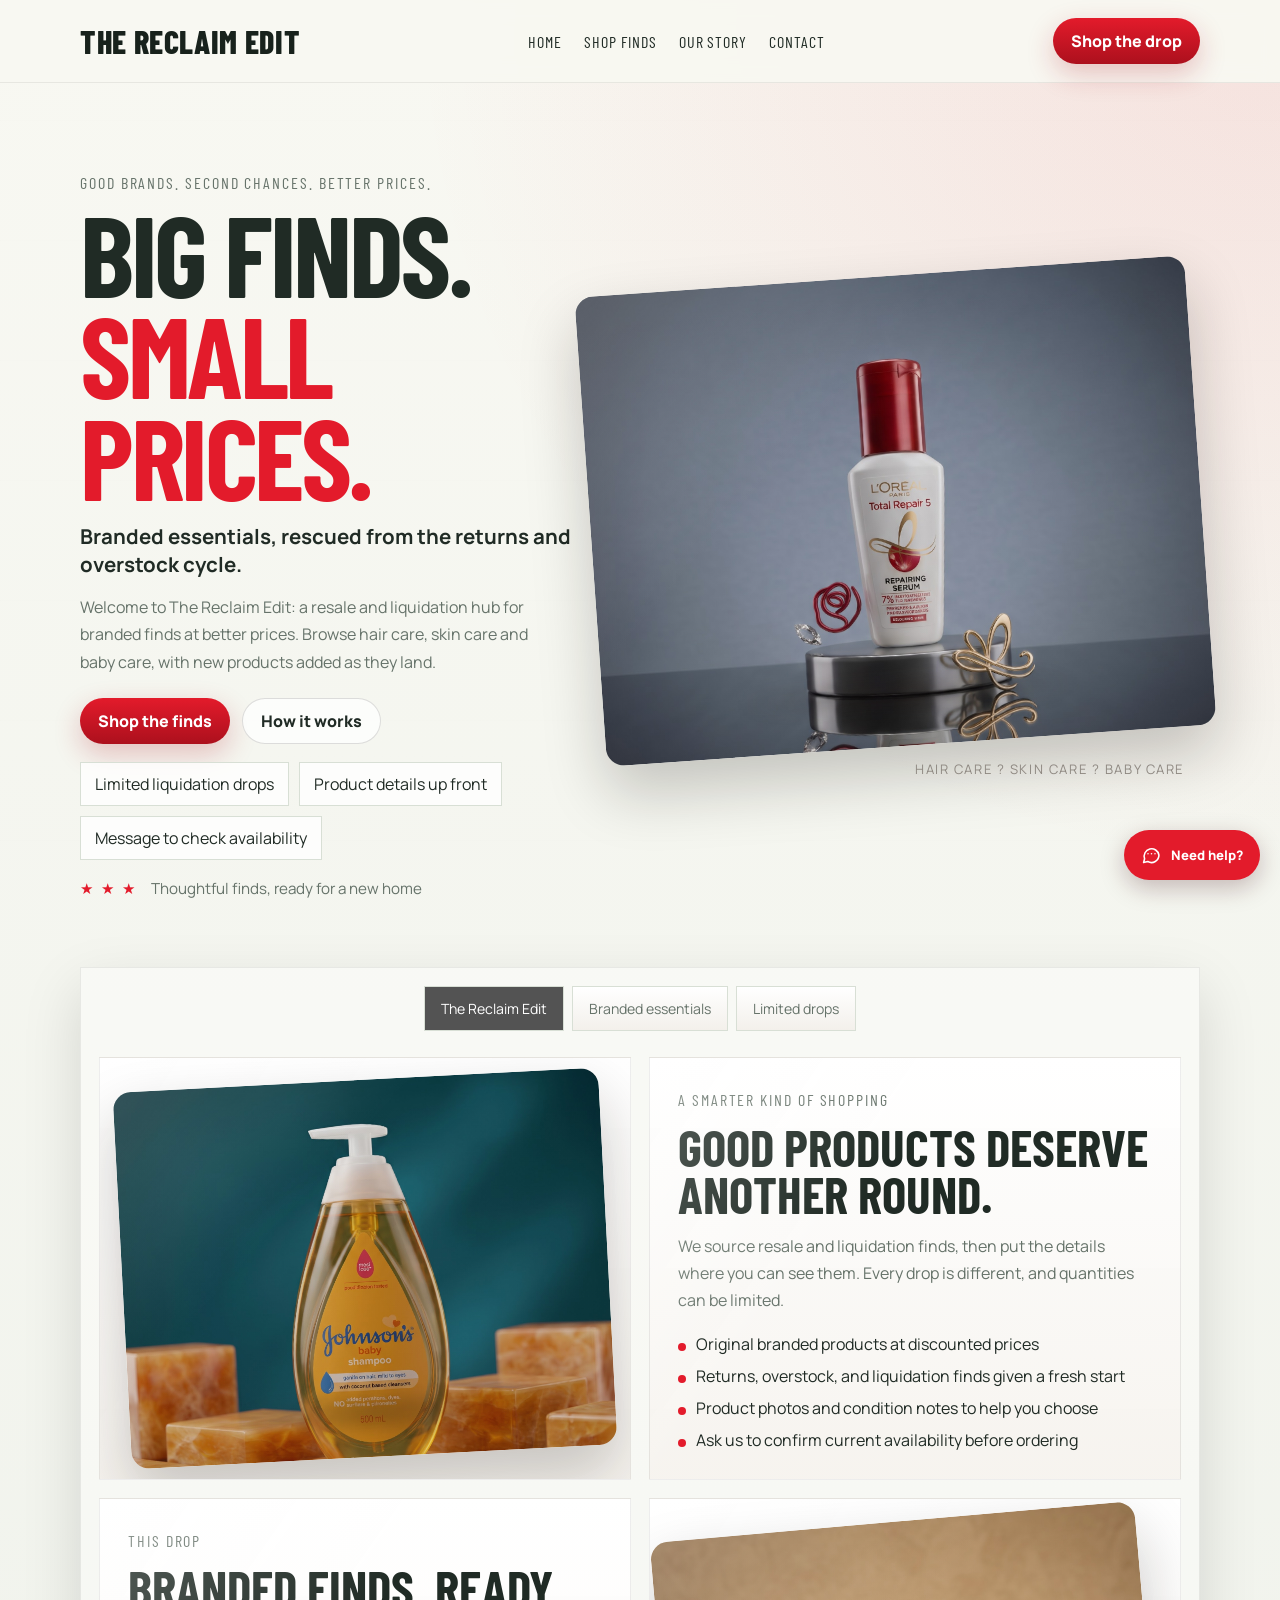
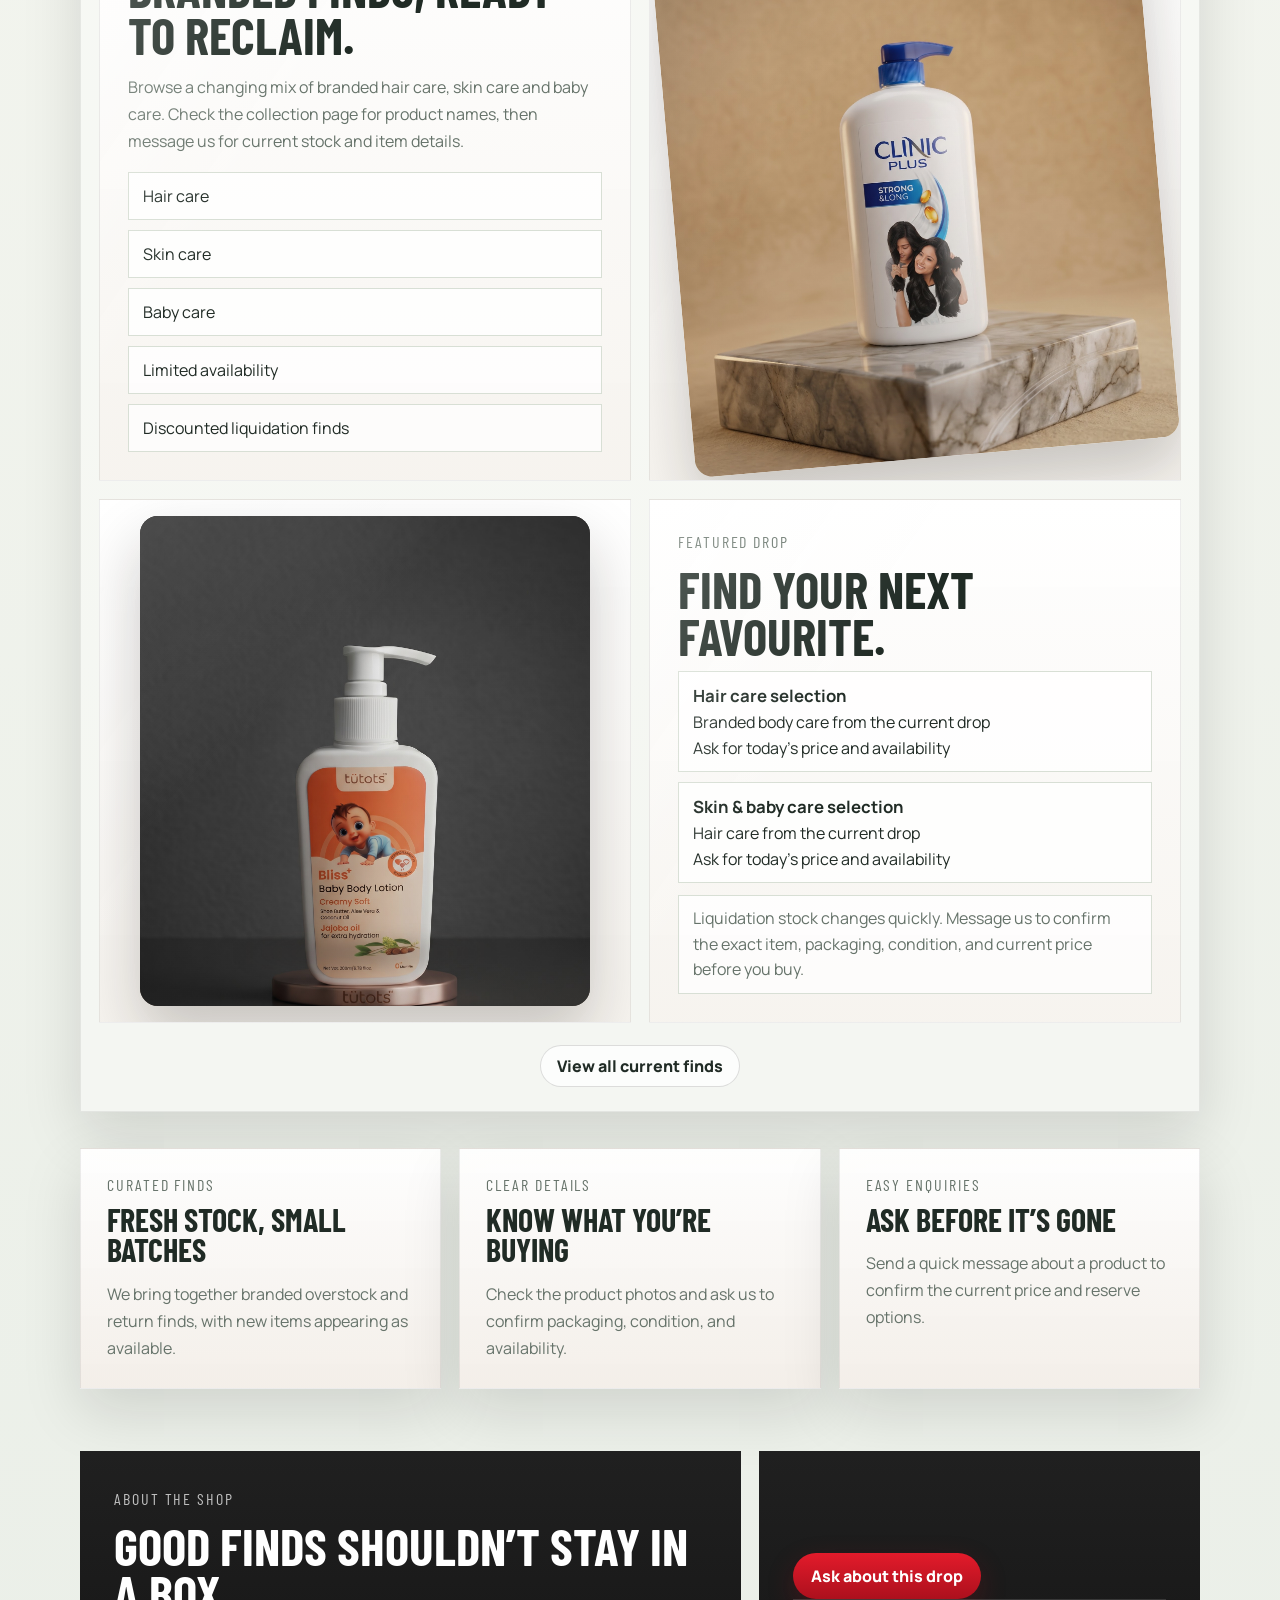
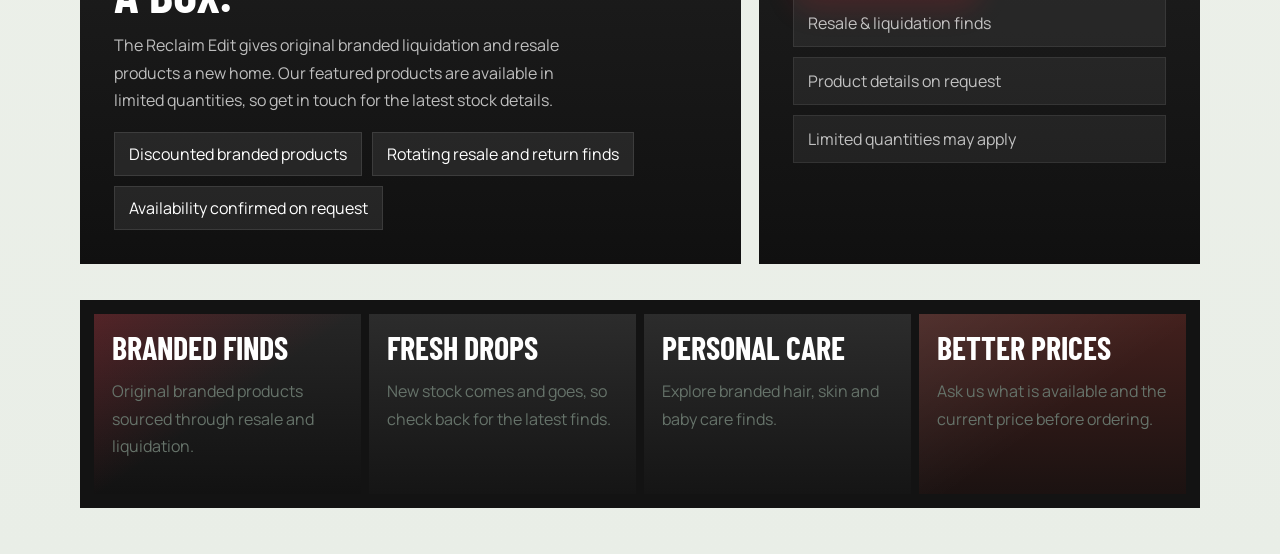
==== commit 6a0dfdc9: "Create dedicated account views" ====
--- a/index.html
+++ b/index.html
@@ -22,11 +22,6 @@
   </header>
 
   <main id="home">
-    <aside class="buying-note home-buying-note" aria-label="Important shopping information">
-      <span class="buying-note-mark" aria-hidden="true">i</span>
-      <div class="buying-note-copy"><span class="buying-note-brand">Lootbox Store</span><strong>Must read product details before you buy</strong><p>Confirm stock, condition, and price before ordering.</p></div>
-      <div class="buying-note-social"><span>Lootbox Store IG</span><a href="https://www.instagram.com/lootbox.storee/" target="_blank" rel="noopener noreferrer">Visit @lootbox.storee</a></div>
-    </aside>
     <section class="hero-panel">
       <div class="wrap hero-grid">
         <div class="hero-copy">
--- a/styles.css
+++ b/styles.css
@@ -2296,78 +2296,6 @@
   line-height: 0.95;
 }
 
-.buying-note {
-  display: grid;
-  grid-template-columns: 38px minmax(0, 1fr) auto;
-  align-items: center;
-  gap: 14px;
-  width: min(1240px, calc(100% - 48px));
-  margin: 14px auto 18px;
-  padding: 13px 18px;
-  border: 1px solid rgba(177, 31, 49, 0.16);
-  border-left: 4px solid #e31b2b;
-  border-radius: 10px;
-  background: linear-gradient(100deg, #fff7f7, #fff 70%);
-  color: #29292d;
-  font-family: "Manrope", sans-serif;
-  box-shadow: 0 6px 20px rgba(48, 20, 24, 0.045);
-}
-
-.buying-note-mark {
-  display: grid;
-  width: 34px;
-  height: 34px;
-  place-items: center;
-  border-radius: 50%;
-  background: #fcebed;
-  color: #b51f31;
-  font-size: 1rem;
-  font-weight: 800;
-}
-
-.buying-note-brand,
-.buying-note-social span {
-  display: block;
-  color: #a81e2d;
-  font-size: 0.62rem;
-  font-weight: 800;
-  letter-spacing: 0.12em;
-  text-transform: uppercase;
-}
-
-.buying-note-copy strong {
-  display: block;
-  margin-top: 2px;
-  color: #29292d;
-  font-size: 0.88rem;
-  line-height: 1.3;
-}
-
-.buying-note-copy p {
-  margin: 3px 0 0;
-  color: #65656b;
-  font-size: 0.72rem;
-  line-height: 1.55;
-}
-
-.buying-note-social {
-  padding-left: 20px;
-  border-left: 1px solid rgba(30, 30, 34, 0.1);
-}
-
-.buying-note-social a {
-  display: inline-block;
-  margin-top: 5px;
-  color: #b51f31;
-  font-size: 0.72rem;
-  font-weight: 700;
-  text-decoration: underline;
-  text-underline-offset: 3px;
-}
-
-.buying-note-social a:hover { color: #e31b2b; }
-.buying-note-social a:focus-visible { outline: 2px solid #e31b2b; outline-offset: 3px; border-radius: 2px; }
-
 .help-bot {
   position: fixed;
   z-index: 1200;
@@ -2492,11 +2420,6 @@
 .help-bot-form button { padding: 0 14px; border: 0; border-radius: 8px; background: #e31b2b; color: #fff; font: 800 0.72rem "Manrope", sans-serif; cursor: pointer; }
 
 @media (max-width: 600px) {
-  .buying-note { grid-template-columns: 30px minmax(0, 1fr); gap: 9px 11px; width: calc(100% - 24px); margin: 10px auto 14px; padding: 12px; }
-  .buying-note-mark { width: 28px; height: 28px; }
-  .buying-note-copy strong { font-size: 0.78rem; }
-  .buying-note-copy p { font-size: 0.68rem; }
-  .buying-note-social { grid-column: 2; padding: 8px 0 0; border-top: 1px solid rgba(30, 30, 34, 0.1); border-left: 0; }
   .help-bot { right: 14px; bottom: max(78px, calc(env(safe-area-inset-bottom) + 68px)); }
   .help-bot-panel { bottom: 58px; height: min(480px, calc(100dvh - 155px)); min-height: 300px; }
   .help-bot-launcher { min-height: 46px; padding: 0 14px; }
@@ -3985,6 +3908,263 @@
   .recommendation-actions button,
   .recommendation-actions a {
     font-size: 0.57rem;
+  }
+}
+
+/* Dedicated account routes reuse the existing cart, profile, and order handlers. */
+html.account-page-mode,
+html.account-page-mode body.store-page {
+  min-height: 100%;
+  background: radial-gradient(circle at 10% 0%, #fff0f1 0, transparent 35%), #f3f4f6;
+}
+
+html.account-page-mode body.store-page {
+  min-height: 100vh;
+  padding: 24px;
+}
+
+html.account-page-mode .store-skip-link,
+html.account-page-mode .topbar,
+html.account-page-mode .store-page-main,
+html.account-page-mode .mobile-store-dock,
+html.account-page-mode .desktop-scroll-top,
+html.account-page-mode .menu-scrim,
+html.account-page-mode .help-bot {
+  display: none !important;
+}
+
+html.account-page-mode body.drawer-open {
+  overflow: auto;
+}
+
+html.account-page-mode .account-drawer {
+  position: relative;
+  inset: auto;
+  width: min(100%, 980px);
+  min-height: calc(100vh - 48px);
+  height: auto;
+  margin: 0 auto;
+  padding: clamp(22px, 4.5vw, 52px);
+  overflow: visible;
+  border: 1px solid #e4e5e8;
+  border-radius: 22px;
+  background: rgba(255, 255, 255, 0.98);
+  color: #23242a;
+  box-shadow: 0 24px 70px rgba(27, 29, 36, 0.12);
+  transform: none;
+  transition: none;
+}
+
+html.account-page-mode .drawer-heading {
+  align-items: center;
+  margin-bottom: 24px;
+  padding-bottom: 20px;
+  border-bottom-color: #ececef;
+}
+
+html.account-page-mode .drawer-heading .mini-kicker {
+  color: #c51a2b;
+}
+
+html.account-page-mode .drawer-heading h2 {
+  color: #202126;
+  font-size: clamp(2rem, 4vw, 2.8rem);
+}
+
+html.account-page-mode .drawer-close {
+  flex: 0 0 auto;
+  width: auto;
+  height: 42px;
+  padding: 0 15px;
+  border-color: #e7e7ea;
+  border-radius: 999px;
+  background: #fff;
+  color: #35363b;
+  font-size: 0;
+  font-weight: 800;
+}
+
+html.account-page-mode .drawer-close::after {
+  content: "Back to shop";
+  font-size: 0.78rem;
+}
+
+html.account-page-mode .drawer-menu {
+  grid-template-columns: repeat(2, minmax(0, 1fr));
+  gap: 14px;
+}
+
+html.account-page-mode .drawer-menu button {
+  grid-template-columns: 48px minmax(0, 1fr) auto;
+  min-height: 88px;
+  padding: 15px;
+  border-color: #ececef;
+  border-radius: 14px;
+  background: #fff;
+  color: #26272c;
+  box-shadow: 0 5px 16px rgba(25, 26, 32, 0.035);
+}
+
+html.account-page-mode .drawer-menu button:hover,
+html.account-page-mode .drawer-menu button:focus-visible {
+  border-color: rgba(197, 26, 43, 0.32);
+  background: #fff8f8;
+  box-shadow: 0 10px 24px rgba(48, 20, 24, 0.08);
+  transform: translateY(-2px);
+}
+
+html.account-page-mode .drawer-icon,
+html.account-page-mode .drawer-count {
+  width: 44px;
+  height: 44px;
+  background: #fff0f1;
+  color: #c51a2b;
+}
+
+html.account-page-mode .drawer-menu small {
+  color: #71727a;
+}
+
+html.account-page-mode .drawer-chevron {
+  color: #8c8d94;
+}
+
+html.account-page-mode .drawer-logout {
+  grid-column: 1 / -1;
+  margin-top: 0;
+  border-top-color: #ececef !important;
+}
+
+html.account-page-mode .drawer-view:not([hidden]) {
+  max-width: 720px;
+  margin: 0 auto;
+  padding: clamp(18px, 3vw, 30px);
+  border: 1px solid #e8e9ec;
+  border-radius: 16px;
+  background: #fbfbfc;
+}
+
+html.account-page-mode .drawer-view h3 {
+  color: #24252a;
+  font-size: 1.65rem;
+}
+
+html.account-page-mode .drawer-back {
+  color: #b91f30;
+}
+
+html.account-page-mode .drawer-help,
+html.account-page-mode .cart-panel.drawer-view .cart-note,
+html.account-page-mode .orders-empty {
+  color: #676871;
+}
+
+html.account-page-mode .drawer-message,
+html.account-page-mode .settings-status,
+html.account-page-mode .auth-status {
+  color: #a51d2d;
+}
+
+html.account-page-mode .profile-form label {
+  color: #36373d;
+}
+
+html.account-page-mode .profile-form input,
+html.account-page-mode .profile-form textarea {
+  border-color: #dfe0e4;
+  border-radius: 9px;
+  background: #fff;
+  color: #25262b;
+}
+
+html.account-page-mode .profile-form input:focus,
+html.account-page-mode .profile-form textarea:focus {
+  border-color: #c51a2b;
+  outline: 3px solid rgba(197, 26, 43, 0.11);
+}
+
+html.account-page-mode .profile-save,
+html.account-page-mode .settings-save {
+  min-height: 48px;
+  border-radius: 9px;
+  background: #e31b2b;
+}
+
+html.account-page-mode .setting-option {
+  border-color: #e4e5e8;
+}
+
+html.account-page-mode .setting-option strong {
+  color: #303137;
+}
+
+html.account-page-mode .setting-option small {
+  color: #74757d;
+}
+
+html.account-page-mode .cart-panel.drawer-view {
+  max-width: none;
+  padding: 0;
+  border: 0;
+  background: transparent;
+}
+
+html.account-page-mode .cart-panel.drawer-view .cart-note {
+  color: #676871;
+}
+
+html.account-page-mode .order-list li {
+  border-color: #e6e7eb;
+  border-radius: 11px;
+  background: #fff;
+  color: #303137;
+}
+
+html.account-page-mode .order-list span {
+  color: #6b6c74;
+}
+
+html.account-page-mode .customer-order-copy .customer-order-message {
+  color: #946600;
+}
+
+html.account-page-mode .order-cancel-button {
+  border-color: #d9dade;
+  color: #46474d;
+}
+
+@media (max-width: 620px) {
+  html.account-page-mode body.store-page {
+    padding: 10px;
+  }
+
+  html.account-page-mode .account-drawer {
+    width: 100%;
+    min-height: calc(100vh - 20px);
+    padding: 20px 15px;
+    border-radius: 16px;
+  }
+
+  html.account-page-mode .drawer-menu {
+    grid-template-columns: minmax(0, 1fr);
+    gap: 9px;
+  }
+
+  html.account-page-mode .drawer-menu button {
+    min-height: 72px;
+  }
+
+  html.account-page-mode .drawer-logout {
+    grid-column: auto;
+  }
+
+  html.account-page-mode .order-list .customer-order-card {
+    grid-template-columns: 48px minmax(0, 1fr);
+  }
+
+  html.account-page-mode .customer-order-card .order-cancel-button {
+    grid-column: 2;
+    justify-self: start;
   }
 }
 
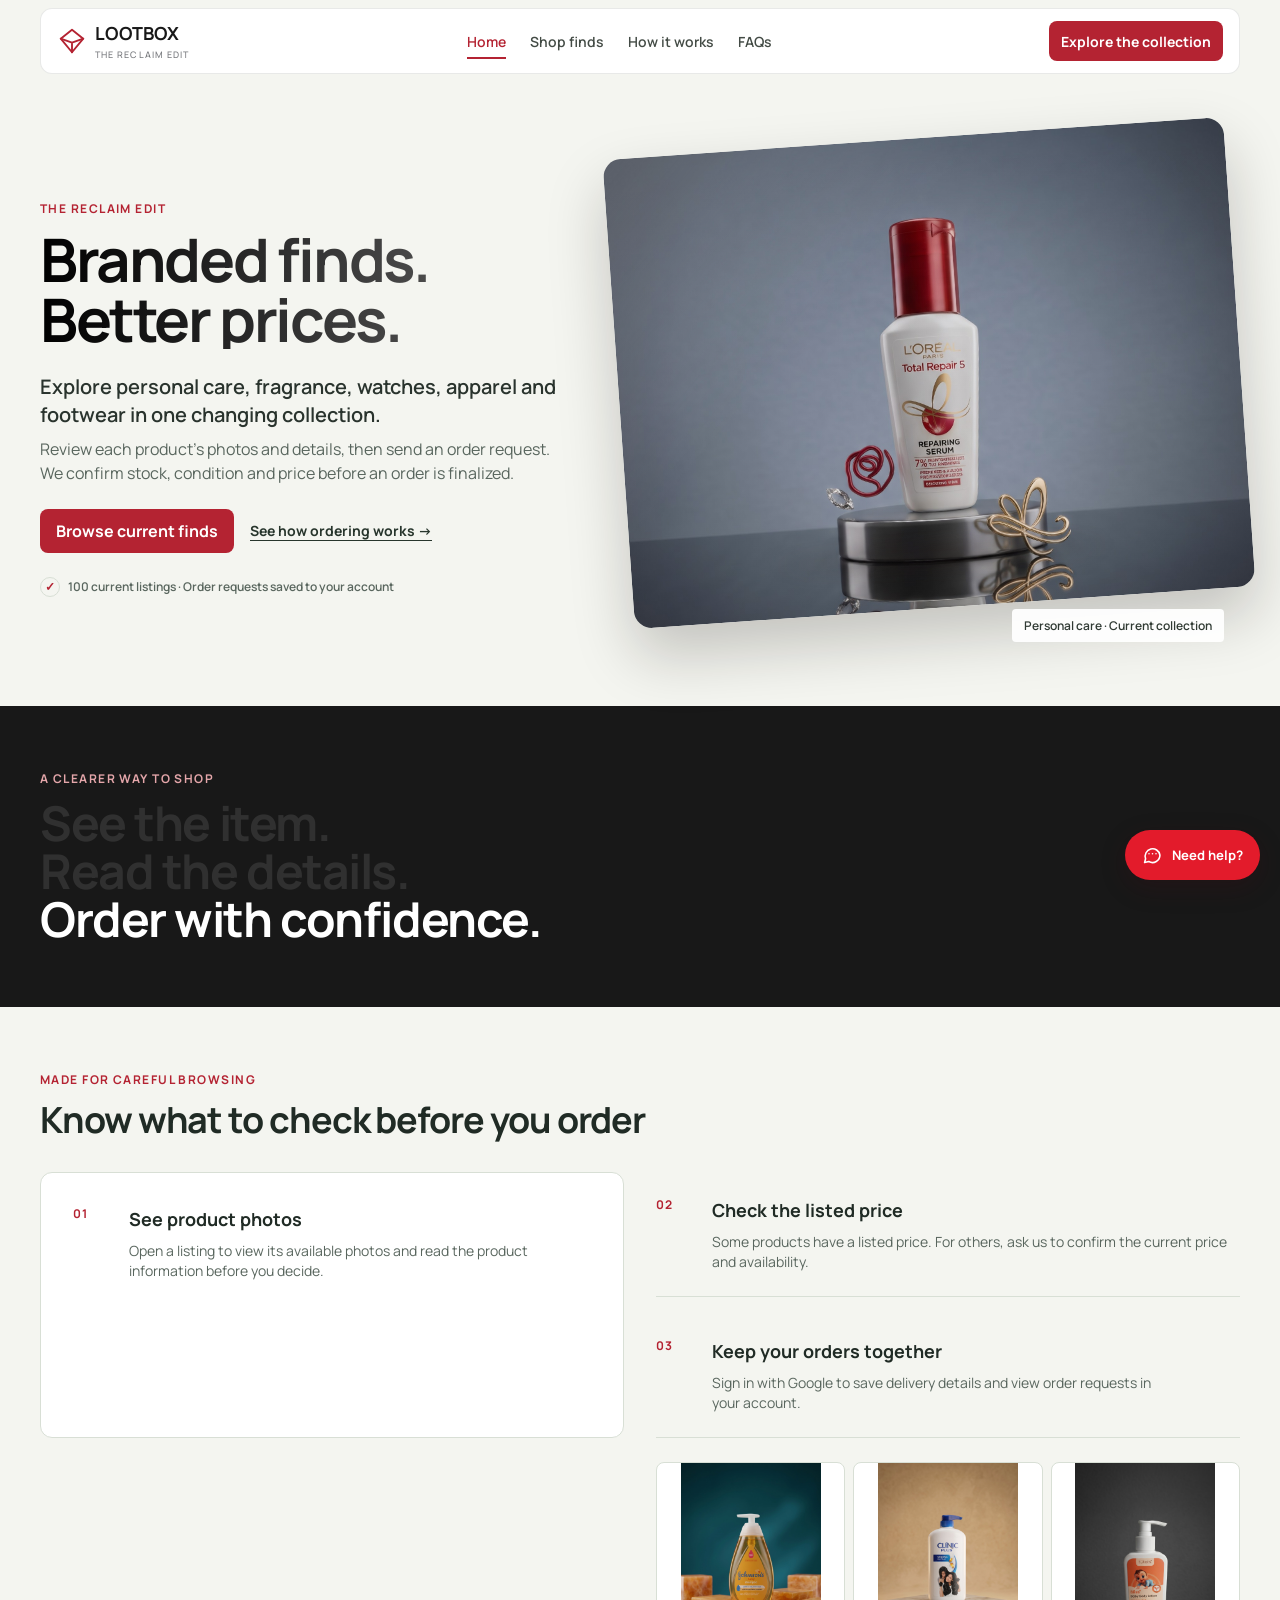
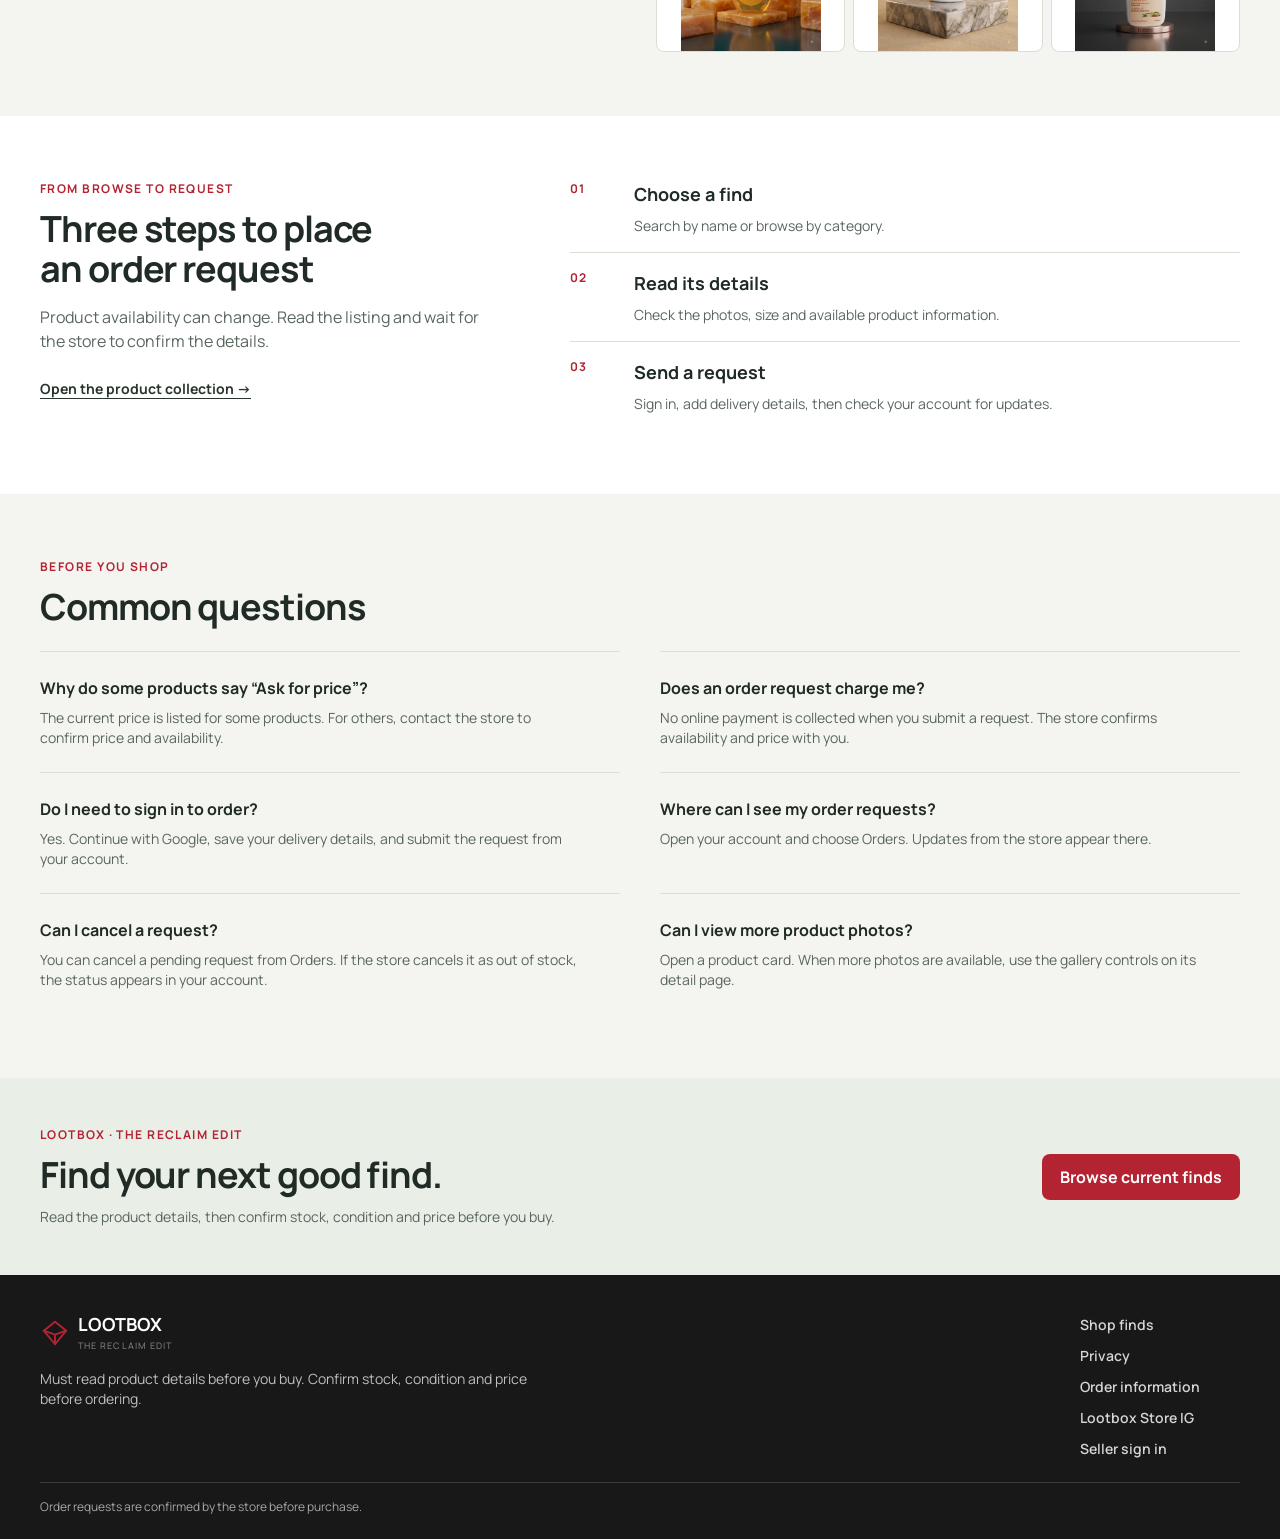
==== commit b2c0183b: "Refresh Lootbox storefront design" ====
--- a/index.html
+++ b/index.html
@@ -1,90 +1,185 @@
-<!DOCTYPE html>
-<html lang="en">
-<head>
-  <meta charset="UTF-8">
-  <meta name="viewport" content="width=device-width, initial-scale=1.0">
-  <meta name="description" content="Shop branded hair care, skin care and baby care finds at The Reclaim Edit, your resale and liquidation store.">
-  <title>The Reclaim Edit | Branded Finds, Better Prices</title>
-  <link rel="preconnect" href="https://fonts.googleapis.com">
-  <link rel="preconnect" href="https://fonts.gstatic.com" crossorigin>
-  <link href="https://fonts.googleapis.com/css2?family=Barlow+Condensed:wght@500;700;800&family=Manrope:wght@400;500;700;800&display=swap" rel="stylesheet">
-  <link rel="stylesheet" href="styles.css">
-</head>
-<body>
-  <header class="topbar">
-    <div class="wrap topbar-inner">
-      <a class="brand" href="index.html">THE RECLAIM EDIT</a>
-      <nav class="nav" aria-label="Primary navigation">
-        <a href="index.html">Home</a><a href="store.html">Shop Finds</a><a href="#about">Our Story</a><a href="#contact">Contact</a>
-      </nav>
-      <a class="nav-cta" href="store.html">Shop the drop</a>
-    </div>
-  </header>
-
-  <main id="home">
-    <section class="hero-panel">
-      <div class="wrap hero-grid">
-        <div class="hero-copy">
-          <p class="kicker">Good brands. Second chances. Better prices.</p>
-          <h1>BIG FINDS.<br><span>SMALL PRICES.</span></h1>
-          <p class="hero-subtext">Branded essentials, rescued from the returns and overstock cycle.</p>
-          <p class="hero-body">Welcome to The Reclaim Edit: a resale and liquidation hub for branded finds at better prices. Browse hair care, skin care and baby care, with new products added as they land.</p>
-          <div class="hero-actions"><a class="primary-btn" href="store.html">Shop the finds</a><a class="ghost-btn" href="#about">How it works</a></div>
-          <div class="hero-pills"><span>Limited liquidation drops</span><span>Product details up front</span><span>Message to check availability</span></div>
-          <div class="hero-rating"><span class="stars">★ ★ ★</span><span>Thoughtful finds, ready for a new home</span></div>
-        </div>
-        <div class="hero-visual" aria-label="Branded personal care product display">
-          <div class="image-stage hero-shot"><img src="assets/store/products/loreal-total-repair-5-serum-2k.jpg" alt="L&#39;Or&eacute;al Paris Total Repair 5 Repairing Serum"></div>
-          <div class="hero-caption">Hair care ? Skin care ? Baby care</div>
-        </div>
-      </div>
-    </section>
-
-    <section class="detail-panel" id="about">
-      <div class="wrap detail-shell">
-        <div class="tab-strip"><span class="tab active">The Reclaim Edit</span><span class="tab">Branded essentials</span><span class="tab">Limited drops</span></div>
-        <div class="detail-grid">
-          <article class="detail-card visual-card"><div class="image-stage detail-shot detail-shot-left"><img src="assets/store/products/johnsons-baby-shampoo-500ml-2k.jpg" alt="Johnson&#39;s Baby Shampoo, 500 mL"></div></article>
-          <article class="detail-card copy-card">
-            <p class="mini-kicker">A smarter kind of shopping</p><h2>Good products deserve another round.</h2>
-            <p>We source resale and liquidation finds, then put the details where you can see them. Every drop is different, and quantities can be limited.</p>
-            <ul class="bullet-list"><li>Original branded products at discounted prices</li><li>Returns, overstock, and liquidation finds given a fresh start</li><li>Product photos and condition notes to help you choose</li><li>Ask us to confirm current availability before ordering</li></ul>
-          </article>
-          <article class="detail-card copy-card">
-            <p class="mini-kicker">This drop</p><h2>Branded finds, ready to reclaim.</h2>
-            <p>Browse a changing mix of branded hair care, skin care and baby care. Check the collection page for product names, then message us for current stock and item details.</p>
-            <div class="benefit-tags"><span>Hair care</span><span>Skin care</span><span>Baby care</span><span>Limited availability</span><span>Discounted liquidation finds</span></div>
-          </article>
-          <article class="detail-card visual-card"><div class="image-stage detail-shot detail-shot-right"><img src="assets/store/products/clinic-plus-strong-long-shampoo-2k.jpg" alt="Clinic Plus Strong and Long Shampoo"></div></article>
-          <article class="detail-card visual-card tall"><div class="image-stage detail-shot detail-shot-tall"><img src="assets/store/products/tutots-bliss-plus-baby-body-lotion-2k.jpg" alt="T&uuml;tots Bliss Plus Baby Body Lotion"></div></article>
-          <article class="detail-card copy-card product-copy">
-            <p class="mini-kicker">Featured drop</p><h2>Find your next favourite.</h2>
-            <div class="product-list"><div class="product-row"><strong>Hair care selection</strong><span>Branded body care from the current drop</span><span>Ask for today’s price and availability</span></div><div class="product-row"><strong>Skin & baby care selection</strong><span>Hair care from the current drop</span><span>Ask for today’s price and availability</span></div></div>
-            <div class="product-note">Liquidation stock changes quickly. Message us to confirm the exact item, packaging, condition, and current price before you buy.</div>
-          </article>
-        </div>
-        <div class="scroll-cta"><a class="ghost-btn compact" href="store.html">View all current finds</a></div>
-      </div>
-    </section>
-
-    <section class="services-band"><div class="wrap service-grid">
-      <article class="service-card"><p class="mini-kicker">Curated finds</p><h3>Fresh stock, small batches</h3><p>We bring together branded overstock and return finds, with new items appearing as available.</p></article>
-      <article class="service-card"><p class="mini-kicker">Clear details</p><h3>Know what you’re buying</h3><p>Check the product photos and ask us to confirm packaging, condition, and availability.</p></article>
-      <article class="service-card"><p class="mini-kicker">Easy enquiries</p><h3>Ask before it’s gone</h3><p>Send a quick message about a product to confirm the current price and reserve options.</p></article>
-    </div></section>
-
-    <section class="contact-band" id="contact"><div class="wrap contact-grid">
-      <div class="contact-copy"><p class="mini-kicker light">About the shop</p><h2>Good finds shouldn’t stay in a box.</h2><p>The Reclaim Edit gives original branded liquidation and resale products a new home. Our featured products are available in limited quantities, so get in touch for the latest stock details.</p><div class="store-points"><span>Discounted branded products</span><span>Rotating resale and return finds</span><span>Availability confirmed on request</span></div></div>
-      <div class="contact-actions"><a class="primary-btn dark" href="https://wa.me/?text=Hi%20The%20Reclaim%20Edit%2C%20I%27d%20like%20to%20check%20the%20current%20product%20stock%20stock%2C%20condition%2C%20and%20price.">Ask about this drop</a><div class="contact-meta"><span>Resale &amp; liquidation finds</span><span>Product details on request</span><span>Limited quantities may apply</span></div></div>
-    </div></section>
-
-    <section class="footer-strip"><div class="wrap footer-grid">
-      <article class="footer-card active"><h3>Branded Finds</h3><p>Original branded products sourced through resale and liquidation.</p></article>
-      <article class="footer-card"><h3>Fresh Drops</h3><p>New stock comes and goes, so check back for the latest finds.</p></article>
-      <article class="footer-card"><h3>Personal Care</h3><p>Explore branded hair, skin and baby care finds.</p></article>
-      <article class="footer-card accent"><h3>Better Prices</h3><p>Ask us what is available and the current price before ordering.</p></article>
-    </div></section>
-  </main>
-  <script src="help-bot.js" defer></script>
-</body>
-</html>
+<!DOCTYPE html>
+<html lang="en">
+<head>
+  <meta charset="UTF-8">
+  <meta name="viewport" content="width=device-width, initial-scale=1.0">
+  <meta name="description" content="Browse Lootbox branded finds across personal care, fragrance, watches, apparel and footwear. Read product details and check listed prices before ordering.">
+  <meta property="og:type" content="website">
+  <meta property="og:title" content="Lootbox | Branded finds, clearly listed">
+  <meta property="og:description" content="Explore current finds, review product information and send an order request from your account.">
+  <meta property="og:image" content="assets/lootbox-marketplace-banner-wide.png">
+  <meta name="theme-color" content="#f4f5f0">
+  <title>Lootbox | Branded finds, clearly listed</title>
+  <link rel="icon" href="assets/lootbox-mark.svg" type="image/svg+xml">
+  <link rel="preconnect" href="https://fonts.googleapis.com">
+  <link rel="preconnect" href="https://fonts.gstatic.com" crossorigin>
+  <link href="https://fonts.googleapis.com/css2?family=Manrope:wght@400;500;600;700&display=swap" rel="stylesheet">
+  <link rel="stylesheet" href="styles.css">
+</head>
+<body class="home-page">
+  <a class="home-skip-link" href="#main-content">Skip to content</a>
+  <header class="topbar home-topbar">
+    <div class="wrap topbar-inner">
+      <a class="store-brand" href="index.html" aria-label="Lootbox home">
+        <svg viewBox="0 0 32 32" aria-hidden="true"><path d="M4 13.5 16 4l12 9.5-12 14.5L4 13.5Z"/><path d="m4 13.5 12 4.2 12-4.2M16 17.7V28"/></svg>
+        <span>LOOTBOX<small>THE RECLAIM EDIT</small></span>
+      </a>
+      <nav class="home-nav" aria-label="Main navigation">
+        <a href="index.html" aria-current="page">Home</a>
+        <a href="store.html#collection">Shop finds</a>
+        <a href="#how-it-works">How it works</a>
+        <a href="#faq">FAQs</a>
+      </nav>
+      <a class="nav-cta" href="store.html#collection">Explore the collection</a>
+    </div>
+  </header>
+
+  <main id="main-content">
+    <section class="home-hero" aria-labelledby="home-title">
+      <div class="wrap home-hero-grid">
+        <div class="home-hero-copy">
+          <p class="mini-kicker">The Reclaim Edit</p>
+          <h1 id="home-title">Branded finds.<br><span>Better prices.</span></h1>
+          <p class="home-hero-lede">Explore personal care, fragrance, watches, apparel and footwear in one changing collection.</p>
+          <p class="home-hero-body">Review each product’s photos and details, then send an order request. We confirm stock, condition and price before an order is finalized.</p>
+          <div class="home-hero-actions">
+            <a class="primary-btn" href="store.html#collection">Browse current finds</a>
+            <a class="home-text-link" href="#how-it-works">See how ordering works <span aria-hidden="true">→</span></a>
+          </div>
+          <p class="home-proof-line"><span class="home-proof-mark" aria-hidden="true">✓</span> 100 current listings · Order requests saved to your account</p>
+        </div>
+        <div class="hero-visual home-hero-visual" aria-label="A product from the current Lootbox collection">
+          <div class="image-stage hero-shot"><img src="assets/store/products/loreal-total-repair-5-serum-2k.jpg" alt="L'Oréal Paris Total Repair 5 Repairing Serum"></div>
+          <p class="home-visual-caption">Personal care · Current collection</p>
+        </div>
+      </div>
+    </section>
+
+    <section class="home-tagline-section" aria-labelledby="home-tagline">
+      <div class="wrap home-tagline-wrap">
+        <p class="mini-kicker">A clearer way to shop</p>
+        <p class="home-tagline" id="home-tagline" aria-label="See the item. Read the details. Order with confidence.">
+          <span class="tagline-line" aria-hidden="true">See the item.</span>
+          <span class="tagline-line" aria-hidden="true">Read the details.</span>
+          <span class="tagline-line" aria-hidden="true">Order with confidence.</span>
+        </p>
+      </div>
+    </section>
+
+    <section class="home-benefits-section" aria-labelledby="benefits-title">
+      <div class="wrap">
+        <div class="home-section-heading">
+          <p class="mini-kicker">Made for careful browsing</p>
+          <h2 id="benefits-title">Know what to check before you order</h2>
+        </div>
+        <div class="home-benefits-grid">
+          <article class="home-benefit home-benefit-featured">
+            <span class="home-benefit-index">01</span>
+            <div><h3>See product photos</h3><p>Open a listing to view its available photos and read the product information before you decide.</p></div>
+          </article>
+          <article class="home-benefit">
+            <span class="home-benefit-index">02</span>
+            <div><h3>Check the listed price</h3><p>Some products have a listed price. For others, ask us to confirm the current price and availability.</p></div>
+          </article>
+          <article class="home-benefit">
+            <span class="home-benefit-index">03</span>
+            <div><h3>Keep your orders together</h3><p>Sign in with Google to save delivery details and view order requests in your account.</p></div>
+          </article>
+          <div class="home-benefit-photo-pair" aria-label="More products from the collection">
+            <img src="assets/store/products/johnsons-baby-shampoo-500ml-2k.jpg" alt="Johnson's Baby Shampoo">
+            <img src="assets/store/products/clinic-plus-strong-long-shampoo-2k.jpg" alt="Clinic Plus Strong and Long Shampoo">
+            <img src="assets/store/products/tutots-bliss-plus-baby-body-lotion-2k.jpg" alt="Tütots Bliss+ Baby Body Lotion">
+          </div>
+        </div>
+      </div>
+    </section>
+
+    <section class="home-how-section" id="how-it-works" aria-labelledby="how-title">
+      <div class="wrap home-how-grid">
+        <div class="home-how-intro">
+          <p class="mini-kicker">From browse to request</p>
+          <h2 id="how-title">Three steps to place an order request</h2>
+          <p>Product availability can change. Read the listing and wait for the store to confirm the details.</p>
+          <a class="home-text-link" href="store.html#collection">Open the product collection <span aria-hidden="true">→</span></a>
+        </div>
+        <ol class="home-steps">
+          <li><span>01</span><div><h3>Choose a find</h3><p>Search by name or browse by category.</p></div></li>
+          <li><span>02</span><div><h3>Read its details</h3><p>Check the photos, size and available product information.</p></div></li>
+          <li><span>03</span><div><h3>Send a request</h3><p>Sign in, add delivery details, then check your account for updates.</p></div></li>
+        </ol>
+      </div>
+    </section>
+
+    <section class="home-faq-section" id="faq" aria-labelledby="faq-title">
+      <div class="wrap">
+        <div class="home-section-heading home-faq-heading">
+          <p class="mini-kicker">Before you shop</p>
+          <h2 id="faq-title">Common questions</h2>
+        </div>
+        <div class="home-faq-grid">
+          <article><h3>Why do some products say “Ask for price”?</h3><p>The current price is listed for some products. For others, contact the store to confirm price and availability.</p></article>
+          <article><h3>Does an order request charge me?</h3><p>No online payment is collected when you submit a request. The store confirms availability and price with you.</p></article>
+          <article><h3>Do I need to sign in to order?</h3><p>Yes. Continue with Google, save your delivery details, and submit the request from your account.</p></article>
+          <article><h3>Where can I see my order requests?</h3><p>Open your account and choose Orders. Updates from the store appear there.</p></article>
+          <article><h3>Can I cancel a request?</h3><p>You can cancel a pending request from Orders. If the store cancels it as out of stock, the status appears in your account.</p></article>
+          <article><h3>Can I view more product photos?</h3><p>Open a product card. When more photos are available, use the gallery controls on its detail page.</p></article>
+        </div>
+      </div>
+    </section>
+
+    <section class="home-final-cta" aria-labelledby="final-cta-title">
+      <div class="wrap home-final-cta-inner">
+        <div><p class="mini-kicker">Lootbox · The Reclaim Edit</p><h2 id="final-cta-title">Find your next good find.</h2><p>Read the product details, then confirm stock, condition and price before you buy.</p></div>
+        <a class="primary-btn" href="store.html#collection">Browse current finds</a>
+      </div>
+    </section>
+  </main>
+
+  <footer class="home-footer">
+    <div class="wrap home-footer-inner">
+      <div class="home-footer-brand">
+        <a class="store-brand" href="index.html" aria-label="Lootbox home"><svg viewBox="0 0 32 32" aria-hidden="true"><path d="M4 13.5 16 4l12 9.5-12 14.5L4 13.5Z"/><path d="m4 13.5 12 4.2 12-4.2M16 17.7V28"/></svg><span>LOOTBOX<small>THE RECLAIM EDIT</small></span></a>
+        <p>Must read product details before you buy. Confirm stock, condition and price before ordering.</p>
+      </div>
+      <nav class="home-footer-links" aria-label="Footer links">
+        <a href="store.html#collection">Shop finds</a>
+        <a href="privacy.html">Privacy</a>
+        <a href="order-info.html">Order information</a>
+        <a href="https://www.instagram.com/lootbox.storee/" target="_blank" rel="noopener noreferrer">Lootbox Store IG</a>
+        <a href="seller.html" rel="nofollow">Seller sign in</a>
+      </nav>
+      <p class="home-footer-note">Order requests are confirmed by the store before purchase.</p>
+    </div>
+  </footer>
+
+  <script src="help-bot.js" defer></script>
+  <script>
+    (() => {
+      const reduceMotion = window.matchMedia("(prefers-reduced-motion: reduce)").matches;
+      const lines = [...document.querySelectorAll(".tagline-line")];
+      lines.forEach(line => {
+        const words = line.textContent.trim().split(/\s+/);
+        line.replaceChildren(...words.flatMap((word, index) => {
+          const span = document.createElement("span");
+          span.className = "tagline-word";
+          span.textContent = word;
+          span.setAttribute("aria-hidden", "true");
+          return index < words.length - 1 ? [span, document.createTextNode(" ")] : [span];
+        }));
+      });
+      if (reduceMotion || !("IntersectionObserver" in window)) {
+        document.querySelectorAll(".tagline-word").forEach(word => word.classList.add("is-visible"));
+        return;
+      }
+      const observer = new IntersectionObserver(entries => {
+        entries.forEach(entry => {
+          if (!entry.isIntersecting) return;
+          entry.target.classList.add("is-visible");
+          observer.unobserve(entry.target);
+        });
+      }, { threshold: 0.65, rootMargin: "0px 0px -12% 0px" });
+      document.querySelectorAll(".tagline-word").forEach(word => observer.observe(word));
+    })();
+  </script>
+</body>
+</html>
--- a/styles.css
+++ b/styles.css
@@ -113,12 +113,12 @@
 h1,
 h2,
 h3 {
-  font-family: "Barlow Condensed", sans-serif;
+  font-family: "Manrope", sans-serif;
 }
 
 .brand {
   font-size: 2rem;
-  font-weight: 800;
+  font-weight: 700;
   text-decoration: none;
   letter-spacing: 0.02em;
   color: var(--dark);
@@ -148,7 +148,7 @@
   padding: 0 18px;
   border-radius: 999px;
   text-decoration: none;
-  font-weight: 800;
+  font-weight: 700;
   transition: transform 0.25s ease, box-shadow 0.25s ease, border-color 0.25s ease, background-color 0.25s ease;
 }
 
@@ -163,7 +163,7 @@
   background: #fff;
   color: var(--ink);
   font: inherit;
-  font-weight: 800;
+  font-weight: 700;
   cursor: pointer;
   white-space: nowrap;
 }
@@ -899,7 +899,7 @@
   background: var(--accent);
   color: #fff;
   font: inherit;
-  font-weight: 800;
+  font-weight: 700;
   cursor: pointer;
 }
 
@@ -914,7 +914,7 @@
   margin: 0;
   color: #fff;
   font-size: 1.05rem;
-  font-weight: 800;
+  font-weight: 700;
 }
 
 .category-filters {
@@ -1150,7 +1150,7 @@
 
 .cart-panel-heading h2 {
   margin: 0;
-  font: 800 1.5rem "Manrope", sans-serif;
+  font: 700 1.5rem "Manrope", sans-serif;
 }
 
 .cart-clear,
@@ -1159,7 +1159,7 @@
   background: transparent;
   color: #ff6873;
   font: inherit;
-  font-weight: 800;
+  font-weight: 700;
   text-decoration: underline;
   cursor: pointer;
 }
@@ -1174,11 +1174,32 @@
 
 .cart-items li {
   display: flex;
+  align-items: center;
   justify-content: space-between;
   gap: 12px;
   padding: 10px 12px;
   background: rgba(255, 255, 255, 0.07);
 }
+
+.cart-line-main { min-width: 0; flex: 1; display: grid; gap: 4px; }
+.cart-line-main strong { overflow-wrap: anywhere; }
+.cart-line-main small { color: rgba(255,255,255,.58); }
+.cart-quantity { display: inline-flex; align-items: center; gap: 8px; }
+.cart-quantity button { width: 28px; height: 28px; border: 1px solid rgba(255,255,255,.22); border-radius: 50%; background: transparent; color: #fff; font: inherit; cursor: pointer; }
+.cart-quantity output { min-width: 1.5em; text-align: center; font-weight: 700; }
+.cart-items .cart-remove { padding: 5px 8px; border: 0; background: transparent; color: #ff8992; font: inherit; cursor: pointer; }
+
+.order-filters { display: grid; grid-template-columns: minmax(0,1fr) 140px; gap: 10px; margin: 16px 0; }
+.order-filters label, .catalog-filters label { display: grid; gap: 5px; color: #73757a; font-size: .72rem; font-weight: 700; }
+.order-filters input, .order-filters select, .catalog-filters select { min-width: 0; min-height: 38px; padding: 0 10px; border: 1px solid #dddde1; border-radius: 8px; background: #fff; color: #292a2f; font: 600 .78rem "Manrope",sans-serif; }
+.saved-product-list { display: grid; gap: 9px; margin: 16px 0; padding: 0; list-style: none; }
+.saved-product-row { display: grid; grid-template-columns: 58px minmax(0,1fr) auto; align-items: center; gap: 10px; padding: 9px; border: 1px solid rgba(255,255,255,.12); border-radius: 10px; background: rgba(255,255,255,.04); }
+.saved-product-row img { width: 58px; height: 58px; object-fit: contain; border-radius: 7px; background: #fff; }
+.saved-product-row strong { display: block; font-size: .82rem; }
+.saved-product-row small { display: block; margin-top: 3px; color: rgba(255,255,255,.58); }
+.saved-product-row button { padding: 7px 9px; border: 1px solid rgba(255,255,255,.22); border-radius: 7px; background: transparent; color: #fff; font: 700 .72rem "Manrope",sans-serif; cursor: pointer; }
+.saved-product-row button:hover { border-color: #ed1b2e; }
+.order-reorder-button { display: block; margin: 9px 0 0 auto; padding: 7px 10px; border: 1px solid #ed1b2e; border-radius: 7px; background: transparent; color: #ed1b2e; font: 700 .72rem "Manrope",sans-serif; cursor: pointer; }
 
 .cart-note,
 .cart-status {
@@ -1198,7 +1219,7 @@
   padding: 0 16px;
   background: var(--accent);
   color: #fff;
-  font-weight: 800;
+  font-weight: 700;
   text-decoration: none;
 }
 
@@ -1249,7 +1270,7 @@
   min-height: 42px;
   margin-bottom: 18px;
   color: #f4f1ee;
-  font-weight: 800;
+  font-weight: 700;
   text-decoration: none;
 }
 
@@ -1289,7 +1310,7 @@
   margin: 0 0 10px;
   color: #ff4652;
   font-size: 0.78rem;
-  font-weight: 800;
+  font-weight: 700;
   letter-spacing: 0.14em;
   text-transform: uppercase;
 }
@@ -1297,7 +1318,7 @@
 .product-detail-copy h1 {
   margin: 0 0 20px;
   color: #fff;
-  font: 800 clamp(2rem, 4vw, 3.2rem)/1.02 "Barlow Condensed", sans-serif;
+  font: 700 clamp(2rem, 4vw, 3.2rem)/1.02 "Manrope", sans-serif;
   text-transform: uppercase;
 }
 
@@ -1305,7 +1326,7 @@
   margin: 0 0 22px;
   color: #fff;
   font-size: 1.1rem;
-  font-weight: 800;
+  font-weight: 700;
 }
 
 .product-detail-note {
@@ -1329,7 +1350,7 @@
   justify-content: space-between;
   gap: 12px;
   color: #fff;
-  font: 800 1.45rem/1.1 "Barlow Condensed", sans-serif;
+  font: 700 1.45rem/1.1 "Manrope", sans-serif;
   text-transform: uppercase;
   cursor: pointer;
   list-style: none;
@@ -1371,7 +1392,7 @@
 
 .product-specs a {
   color: #ff4652;
-  font-weight: 800;
+  font-weight: 700;
 }
 
 .product-specs-unverified,
@@ -1403,7 +1424,7 @@
   background: var(--accent);
   color: #fff;
   font: inherit;
-  font-weight: 800;
+  font-weight: 700;
   text-decoration: none;
   cursor: pointer;
 }
@@ -1442,7 +1463,7 @@
 .product-feedback h2 {
   margin: 0;
   color: #fff;
-  font: 800 1.5rem "Barlow Condensed", sans-serif;
+  font: 700 1.5rem "Manrope", sans-serif;
   text-transform: uppercase;
 }
 
@@ -1450,7 +1471,7 @@
   margin: 0 0 5px;
   color: #ff6975;
   font-size: 0.7rem;
-  font-weight: 800;
+  font-weight: 700;
   letter-spacing: 0.12em;
   text-transform: uppercase;
 }
@@ -1459,7 +1480,7 @@
   margin: 14px 0 2px;
   color: #fff;
   font-size: 1.8rem;
-  font-weight: 800;
+  font-weight: 700;
 }
 
 .review-score span {
@@ -1480,7 +1501,7 @@
   margin-top: 8px;
   color: #ff858e;
   font-size: 0.82rem;
-  font-weight: 800;
+  font-weight: 700;
 }
 
 .comments-heading-row,
@@ -1566,7 +1587,7 @@
   margin-bottom: 8px;
   color: #fff;
   font-size: 0.86rem;
-  font-weight: 800;
+  font-weight: 700;
 }
 
 .rating-picker {
@@ -1633,7 +1654,7 @@
   background: var(--accent);
   color: #fff;
   font: inherit;
-  font-weight: 800;
+  font-weight: 700;
   cursor: pointer;
 }
 
@@ -1757,7 +1778,7 @@
   background: linear-gradient(180deg, #ff4653, var(--accent));
   color: #fff;
   font-size: 0.78rem;
-  font-weight: 800;
+  font-weight: 700;
   letter-spacing: 0.08em;
   text-transform: uppercase;
 }
@@ -1890,7 +1911,7 @@
   background: #fff;
   color: #272323;
   font: inherit;
-  font-weight: 800;
+  font-weight: 700;
   cursor: pointer;
 }
 
@@ -1907,7 +1928,7 @@
 .google-mark {
   font-family: Arial, sans-serif;
   font-size: 1.2rem;
-  font-weight: 800;
+  font-weight: 700;
   background: conic-gradient(from -45deg, #4285f4 0 25%, #34a853 0 50%, #fbbc05 0 75%, #ea4335 0);
   background-clip: text;
   -webkit-background-clip: text;
@@ -1962,7 +1983,7 @@
 .seller-card h1,
 .seller-orders h2 {
   margin: 4px 0 12px;
-  font-family: "Barlow Condensed", sans-serif;
+  font-family: "Manrope", sans-serif;
   font-size: clamp(2rem, 5vw, 3rem);
 }
 
@@ -2071,7 +2092,7 @@
 .seller-order-status {
   color: #ffd16e;
   font-size: 0.8rem;
-  font-weight: 800;
+  font-weight: 700;
   text-transform: capitalize;
 }
 
@@ -2118,7 +2139,7 @@
   background: rgba(255, 255, 255, 0.08);
   color: #fff;
   text-decoration: none;
-  font-weight: 800;
+  font-weight: 700;
   transition: background-color 0.25s ease, box-shadow 0.25s ease, transform 0.25s ease;
 }
 
@@ -2142,7 +2163,7 @@
   color: #fff;
   font: inherit;
   font-size: 0.84rem;
-  font-weight: 800;
+  font-weight: 700;
   text-align: center;
   text-decoration: none;
   cursor: pointer;
@@ -2315,7 +2336,7 @@
   background: #e31b2b;
   box-shadow: 0 8px 24px rgba(60, 12, 18, 0.26);
   color: #fff;
-  font: 800 0.82rem "Manrope", sans-serif;
+  font: 700 0.82rem "Manrope", sans-serif;
   cursor: pointer;
 }
 
@@ -2394,7 +2415,7 @@
 
 .help-bot-message.is-bot { align-self: flex-start; border: 1px solid #e6e6e8; background: #fff; }
 .help-bot-message.is-user { align-self: flex-end; background: #fcebed; }
-.help-bot-message a { display: inline-block; margin-top: 6px; color: #b51f31; font-weight: 800; text-underline-offset: 2px; }
+.help-bot-message a { display: inline-block; margin-top: 6px; color: #b51f31; font-weight: 700; text-underline-offset: 2px; }
 
 .help-bot-suggestions {
   display: flex;
@@ -2417,7 +2438,7 @@
 
 .help-bot-form { display: flex; gap: 8px; padding: 10px 12px 12px; border-top: 1px solid #eee; }
 .help-bot-form input { min-width: 0; flex: 1; padding: 10px 12px; border: 1px solid #dedee2; border-radius: 8px; font: 400 0.75rem "Manrope", sans-serif; }
-.help-bot-form button { padding: 0 14px; border: 0; border-radius: 8px; background: #e31b2b; color: #fff; font: 800 0.72rem "Manrope", sans-serif; cursor: pointer; }
+.help-bot-form button { padding: 0 14px; border: 0; border-radius: 8px; background: #e31b2b; color: #fff; font: 700 0.72rem "Manrope", sans-serif; cursor: pointer; }
 
 @media (max-width: 600px) {
   .help-bot { right: 14px; bottom: max(78px, calc(env(safe-area-inset-bottom) + 68px)); }
@@ -2745,8 +2766,25 @@
   transition: background 160ms ease, border-color 160ms ease;
 }
 
+.drawer-menu .drawer-link {
+  display: grid;
+  grid-template-columns: 38px minmax(0, 1fr) auto;
+  align-items: center;
+  gap: 12px;
+  width: 100%;
+  min-height: 66px;
+  padding: 9px 10px;
+  border: 1px solid transparent;
+  border-radius: 10px;
+  color: #fff;
+  text-decoration: none;
+  transition: background 160ms ease, border-color 160ms ease;
+}
+
 .drawer-menu button:hover,
-.drawer-menu button:focus-visible {
+.drawer-menu button:focus-visible,
+.drawer-menu .drawer-link:hover,
+.drawer-menu .drawer-link:focus-visible {
   border-color: rgba(255, 255, 255, 0.12);
   background: rgba(255, 255, 255, 0.07);
 }
@@ -2760,7 +2798,7 @@
   border-radius: 50%;
   background: rgba(237, 27, 46, 0.16);
   color: #ff6975;
-  font-weight: 800;
+  font-weight: 700;
 }
 
 .drawer-icon svg {
@@ -2778,6 +2816,11 @@
   gap: 3px;
 }
 
+.drawer-menu .drawer-link > span:nth-child(2) {
+  display: grid;
+  gap: 3px;
+}
+
 .drawer-menu strong,
 .setting-option strong {
   font-size: 0.92rem;
@@ -2819,7 +2862,7 @@
   background: transparent;
   color: #ff858e;
   font: inherit;
-  font-weight: 800;
+  font-weight: 700;
   cursor: pointer;
 }
 
@@ -2885,7 +2928,7 @@
   background: var(--accent);
   color: #fff;
   font: inherit;
-  font-weight: 800;
+  font-weight: 700;
   cursor: pointer;
 }
 
@@ -3015,7 +3058,7 @@
 
 .order-cancel-dialog h2 {
   margin: 0;
-  font-family: "Barlow Condensed", sans-serif;
+  font-family: "Manrope", sans-serif;
   font-size: 1.8rem;
 }
 
@@ -3061,7 +3104,7 @@
   border-radius: 7px;
   font: inherit;
   font-size: 0.82rem;
-  font-weight: 800;
+  font-weight: 700;
   cursor: pointer;
 }
 
@@ -3165,7 +3208,7 @@
 
 .store-page .drawer-heading .mini-kicker {
   font-size: 0.68rem;
-  font-weight: 800;
+  font-weight: 700;
   letter-spacing: 0.18em;
 }
 
@@ -3401,6 +3444,7 @@
   }
 }
 
+
 /* Product pages: image-led split layout with catalog-matched recommendations. */
 .product-detail-page {
   color: #222327;
@@ -3458,7 +3502,7 @@
   gap: 4px;
   margin: 0 0 26px;
   color: #fff;
-  font: 800 1.06rem/1 "Barlow Condensed", sans-serif;
+  font: 700 1.06rem/1 "Manrope", sans-serif;
   letter-spacing: 0.06em;
 }
 
@@ -3499,7 +3543,7 @@
   padding: 0 0 11px;
   color: rgba(255, 255, 255, 0.6);
   font-size: 0.64rem;
-  font-weight: 800;
+  font-weight: 700;
   letter-spacing: 0.07em;
   text-decoration: none;
   text-transform: uppercase;
@@ -3590,7 +3634,7 @@
   margin: 0 0 4px;
   color: #c31c2a;
   font-size: 0.66rem;
-  font-weight: 800;
+  font-weight: 700;
   letter-spacing: 0.12em;
   text-transform: uppercase;
 }
@@ -3598,14 +3642,14 @@
 .recommendations-heading-row h2 {
   margin: 0;
   color: #202126;
-  font: 800 clamp(1.65rem, 3vw, 2.2rem)/1 "Barlow Condensed", sans-serif;
+  font: 700 clamp(1.65rem, 3vw, 2.2rem)/1 "Manrope", sans-serif;
   text-transform: uppercase;
 }
 
 .recommendations-heading-row > a {
   color: #b71927;
   font-size: 0.78rem;
-  font-weight: 800;
+  font-weight: 700;
   text-decoration: none;
 }
 
@@ -3665,7 +3709,7 @@
   margin: 0 0 5px;
   color: #bd1b29;
   font-size: 0.61rem;
-  font-weight: 800;
+  font-weight: 700;
   letter-spacing: 0.08em;
   text-transform: uppercase;
 }
@@ -3675,7 +3719,7 @@
   min-height: 2.45em;
   overflow: hidden;
   color: #25262a;
-  font: 700 1rem/1.22 "Barlow Condensed", sans-serif;
+  font: 700 1rem/1.22 "Manrope", sans-serif;
   text-decoration: none;
   -webkit-box-orient: vertical;
   -webkit-line-clamp: 2;
@@ -3709,7 +3753,7 @@
   border-radius: 5px;
   background: transparent;
   color: #ae1724;
-  font: 800 0.64rem/1.2 "Manrope", sans-serif;
+  font: 700 0.64rem/1.2 "Manrope", sans-serif;
   text-align: center;
   text-decoration: none;
   cursor: pointer;
@@ -3952,7 +3996,12 @@
   color: #23242a;
   box-shadow: 0 24px 70px rgba(27, 29, 36, 0.12);
   transform: none;
-  transition: none;
+  animation: accountPageEnter 180ms cubic-bezier(0.2, 0.7, 0.2, 1) both;
+}
+
+@keyframes accountPageEnter {
+  from { opacity: 0; transform: translateY(8px); }
+  to { opacity: 1; transform: translateY(0); }
 }
 
 html.account-page-mode .drawer-heading {
@@ -3981,12 +4030,28 @@
   background: #fff;
   color: #35363b;
   font-size: 0;
-  font-weight: 800;
+  font-weight: 700;
+  transform: none;
+  transition: background 150ms ease, border-color 150ms ease, color 150ms ease;
+}
+
+html.account-page-mode .drawer-close::before {
+  content: "←";
+  margin-right: 7px;
+  font-size: 1rem;
 }
 
 html.account-page-mode .drawer-close::after {
   content: "Back to shop";
   font-size: 0.78rem;
+}
+
+html.account-page-mode .drawer-close:hover,
+html.account-page-mode .drawer-close:focus-visible {
+  transform: none;
+  border-color: rgba(197, 26, 43, 0.35);
+  background: #fff5f6;
+  color: #a91d2c;
 }
 
 html.account-page-mode .drawer-menu {
@@ -4042,6 +4107,11 @@
   border: 1px solid #e8e9ec;
   border-radius: 16px;
   background: #fbfbfc;
+  animation: accountPageEnter 150ms ease both;
+}
+
+html.account-page-mode .drawer-menu:not([hidden]) {
+  animation: accountPageEnter 150ms ease both;
 }
 
 html.account-page-mode .drawer-view h3 {
@@ -4131,6 +4201,14 @@
 html.account-page-mode .order-cancel-button {
   border-color: #d9dade;
   color: #46474d;
+}
+
+@media (prefers-reduced-motion: reduce) {
+  html.account-page-mode .account-drawer,
+  html.account-page-mode .drawer-view:not([hidden]),
+  html.account-page-mode .drawer-menu:not([hidden]) {
+    animation: none;
+  }
 }
 
 @media (max-width: 620px) {
@@ -4193,7 +4271,7 @@
   border-radius: 8px;
   background: #202126;
   color: #fff;
-  font-weight: 800;
+  font-weight: 700;
   text-decoration: none;
 }
 
@@ -4213,9 +4291,9 @@
   justify-self: start;
   gap: 9px;
   color: #161719;
-  font-family: "Barlow Condensed", sans-serif;
+  font-family: "Manrope", sans-serif;
   font-size: 1.7rem;
-  font-weight: 800;
+  font-weight: 700;
   letter-spacing: 0.015em;
   line-height: 0.88;
   text-decoration: none;
@@ -4314,7 +4392,7 @@
   margin: 0 0 4px;
   color: #ba1d2a;
   font-size: 0.66rem;
-  font-weight: 800;
+  font-weight: 700;
   letter-spacing: 0.14em;
   text-transform: uppercase;
 }
@@ -4322,7 +4400,7 @@
 .store-subheading h2 {
   margin: 0;
   color: #202126;
-  font: 800 clamp(1.55rem, 2.5vw, 2rem)/1 "Barlow Condensed", sans-serif;
+  font: 700 clamp(1.55rem, 2.5vw, 2rem)/1 "Manrope", sans-serif;
   text-transform: uppercase;
 }
 
@@ -4330,7 +4408,7 @@
 .store-view-all {
   color: #b71927;
   font-size: 0.78rem;
-  font-weight: 800;
+  font-weight: 700;
   text-decoration: none;
 }
 
@@ -4404,7 +4482,7 @@
   margin: 0 0 3px;
   color: #ba1d2a;
   font-size: 0.64rem;
-  font-weight: 800;
+  font-weight: 700;
   letter-spacing: 0.13em;
   text-transform: uppercase;
 }
@@ -4412,7 +4490,7 @@
 .featured-shelf-heading h2 {
   margin: 0;
   color: #202126;
-  font: 800 1.7rem/1 "Barlow Condensed", sans-serif;
+  font: 700 1.7rem/1 "Manrope", sans-serif;
   text-transform: uppercase;
 }
 
@@ -4480,7 +4558,7 @@
   background: #fff;
   color: #27282c;
   font-size: 0.72rem;
-  font-weight: 800;
+  font-weight: 700;
   text-align: left;
   box-shadow: 0 3px 12px rgba(24, 24, 28, 0.035);
   transition: border-color 160ms ease, box-shadow 160ms ease, transform 160ms ease;
@@ -4553,7 +4631,7 @@
   border-radius: 50%;
   color: #b71c2a;
   font-size: 1.2rem;
-  font-weight: 800;
+  font-weight: 700;
 }
 
 .assurance-item > span:last-child {
@@ -4591,7 +4669,7 @@
 
 .store-page .catalog-title {
   color: #202126;
-  font: 800 clamp(1.8rem, 3vw, 2.4rem)/1 "Barlow Condensed", sans-serif;
+  font: 700 clamp(1.8rem, 3vw, 2.4rem)/1 "Manrope", sans-serif;
   text-transform: uppercase;
 }
 
@@ -4602,6 +4680,13 @@
   gap: 16px;
   margin-bottom: 13px;
 }
+
+.catalog-filters { display: flex; align-items: end; gap: 10px; margin: 0 0 16px; }
+.catalog-filters label { min-width: 150px; }
+.catalog-filters button { min-height: 38px; padding: 0 12px; border: 1px solid #dddde1; border-radius: 8px; background: white; color: #8c1d29; font: 700 .72rem "Manrope",sans-serif; cursor: pointer; }
+.wishlist-toggle { position: absolute; z-index: 2; top: 10px; right: 10px; display: grid; width: 36px; height: 36px; place-items: center; border: 1px solid rgba(30,30,30,.1); border-radius: 50%; background: rgba(255,255,255,.94); color: #a51d2a; font-size: 1.35rem; line-height: 1; cursor: pointer; box-shadow: 0 3px 12px rgba(0,0,0,.12); }
+.wishlist-toggle[aria-pressed="true"] { background: #e31b2b; color: #fff; }
+.store-image-wrap { position: relative; }
 
 .store-results-bar .store-counter,
 .store-results-bar .results-count {
@@ -4715,7 +4800,7 @@
   height: 2.5em;
   margin-bottom: 8px;
   color: #25262a;
-  font: 700 1.04rem/1.2 "Barlow Condensed", sans-serif;
+  font: 700 1.04rem/1.2 "Manrope", sans-serif;
   -webkit-line-clamp: 2;
 }
 
@@ -4723,6 +4808,58 @@
   padding-top: 7px;
   color: #6e7074;
   font-size: 0.77rem;
+}
+
+.store-page .store-price.has-sale-price,
+.product-detail-price.has-sale-price,
+.recommendation-price.has-sale-price {
+  display: flex;
+  flex-direction: column;
+  align-items: flex-start;
+  gap: 5px;
+}
+
+.sale-price-current {
+  color: #c51f31;
+  font-size: 1.15em;
+  font-weight: 700;
+}
+
+.sale-price-meta {
+  display: flex;
+  flex-wrap: wrap;
+  align-items: center;
+  gap: 6px;
+  color: #74757a;
+  font-size: 0.82em;
+  font-weight: 500;
+}
+
+.sale-price-meta s {
+  color: #818187;
+}
+
+.sale-price-discount {
+  color: #20724a;
+  font-size: 0.9em;
+  font-weight: 700;
+}
+
+.sale-price-size {
+  color: #77787c;
+}
+
+.product-detail-price.has-sale-price .sale-price-current {
+  color: #fff;
+  font-size: 1.35em;
+}
+
+.product-detail-price.has-sale-price .sale-price-meta {
+  color: rgba(255, 255, 255, 0.72);
+}
+
+.recommendation-price.has-sale-price .sale-price-current {
+  color: #25262a;
 }
 
 .store-page .store-review-summary {
@@ -5268,6 +5405,23 @@
   }
 }
 
+.product-extra-actions { display: flex; flex-wrap: wrap; gap: 9px; margin-top: 10px; }
+.product-extra-actions button { min-height: 40px; padding: 8px 12px; border: 1px solid rgba(255,255,255,.28); border-radius: 8px; background: transparent; color: #fff; font: 700 .78rem "Manrope",sans-serif; cursor: pointer; }
+.product-extra-actions button:hover, .product-extra-actions button[aria-pressed="true"] { border-color: #ed1b2e; color: #ff7c86; }
+.seller-alert-contact, .seller-alert-done { padding: 8px 11px; border: 1px solid rgba(255,255,255,.25); border-radius: 7px; background: transparent; color: #fff; font: 700 .74rem "Manrope",sans-serif; text-decoration: none; cursor: pointer; }
+.seller-alert-contact { border-color: #e31b2b; }
+.seller-alert-done:disabled { opacity: .55; cursor: wait; }
+
+@media (max-width: 720px) {
+  .catalog-filters { flex-wrap: wrap; align-items: end; }
+  .catalog-filters label { flex: 1 1 130px; min-width: 0; }
+  .catalog-filters button { flex: 1 1 auto; }
+  .order-filters { grid-template-columns: 1fr; }
+  .saved-product-row { grid-template-columns: 48px minmax(0,1fr); }
+  .saved-product-row img { width: 48px; height: 48px; }
+  .saved-product-row > span:last-child { grid-column: 2; display: flex; gap: 7px; }
+}
+
 @media (max-width: 760px) {
   .product-detail-image {
     height: auto !important;
@@ -5302,3 +5456,1082 @@
     object-position: center !important;
   }
 }
+
+/* Shared Lootbox design system and the refreshed storefront home page. */
+:root {
+  --bg: #f4f5f0;
+  --panel: #ffffff;
+  --paper: #ffffff;
+  --ink: #202b25;
+  --muted: #66736a;
+  --line: #d8dfd5;
+  --accent: #b42332;
+  --accent-deep: #8f1d2a;
+  --dark: #181818;
+  --dark-soft: #272727;
+  --shadow: 0 12px 32px rgba(24, 24, 24, 0.08);
+  --wrap: min(1200px, calc(100% - 32px));
+}
+
+html {
+  scroll-behavior: smooth;
+  scroll-padding-top: 96px;
+}
+
+body,
+body * {
+  background-image: none !important;
+}
+
+body {
+  color: var(--ink);
+  background-color: var(--bg);
+  font-family: "Manrope", sans-serif;
+}
+
+body::before,
+body::after {
+  display: none;
+}
+
+h1,
+h2,
+h3,
+.brand,
+.store-brand,
+.nav a,
+.kicker,
+.mini-kicker,
+.drawer-heading h2,
+.drawer-view h3,
+.store-header h2,
+.store-subheading h2,
+.catalog-title,
+.store-card-body h3,
+.product-detail-copy h1,
+.product-detail-brand,
+.product-recommendations h2,
+.product-comments h2,
+.seller-card h1,
+.seller-orders h2 {
+  font-family: "Manrope", sans-serif;
+  text-wrap: balance;
+}
+
+h1,
+h2,
+h3,
+.brand,
+.store-brand,
+.seller-card h1,
+.seller-orders h2,
+.product-detail-copy h1 {
+  font-weight: 700;
+}
+
+p,
+li {
+  text-wrap: pretty;
+}
+
+a,
+button,
+input,
+select,
+textarea {
+  font-family: inherit;
+}
+
+:focus-visible {
+  outline: 2px solid var(--accent);
+  outline-offset: 3px;
+}
+
+.nav-cta,
+.primary-btn,
+.detail-cart,
+.store-page .buy-now,
+.store-cart-btn,
+.profile-save,
+.google-sign-in,
+.cancel-confirm-button,
+.search-button {
+  border-radius: 8px;
+  background-color: var(--accent);
+  color: #fff;
+  box-shadow: none;
+  font-weight: 700;
+  transition: transform 500ms cubic-bezier(0.22, 1, 0.36, 1), background-color 300ms cubic-bezier(0.22, 1, 0.36, 1), color 300ms cubic-bezier(0.22, 1, 0.36, 1), border-color 300ms cubic-bezier(0.22, 1, 0.36, 1);
+}
+
+.nav-cta:hover,
+.primary-btn:hover,
+.detail-cart:hover,
+.store-page .buy-now:hover,
+.store-cart-btn:hover,
+.profile-save:hover,
+.google-sign-in:hover,
+.cancel-confirm-button:hover,
+.search-button:hover {
+  background-color: var(--accent-deep);
+  transform: translateY(-2px);
+}
+
+.nav-cta:active,
+.primary-btn:active,
+.detail-cart:active,
+.store-page .buy-now:active,
+.store-cart-btn:active,
+.profile-save:active,
+.google-sign-in:active,
+.cancel-confirm-button:active,
+.search-button:active {
+  transform: translateY(1px) scale(0.98);
+}
+
+.ghost-btn,
+.store-btn,
+.home-text-link,
+.product-detail-back,
+.product-detail-tabs a,
+.home-nav a,
+.home-footer-links a {
+  transition: color 300ms cubic-bezier(0.22, 1, 0.36, 1), background-color 300ms cubic-bezier(0.22, 1, 0.36, 1), border-color 300ms cubic-bezier(0.22, 1, 0.36, 1), transform 500ms cubic-bezier(0.22, 1, 0.36, 1);
+}
+
+.home-skip-link {
+  position: fixed;
+  z-index: 2000;
+  top: 8px;
+  left: 8px;
+  transform: translateY(-160%);
+  padding: 8px 12px;
+  border-radius: 4px;
+  background-color: #181818;
+  color: #fff;
+  font-size: 14px;
+  font-weight: 700;
+}
+
+.home-skip-link:focus {
+  transform: translateY(0);
+}
+
+.home-topbar {
+  position: sticky;
+  top: 8px;
+  z-index: 30;
+  width: min(1200px, calc(100% - 32px));
+  margin: 8px auto 0;
+  border: 1px solid rgba(32, 43, 37, 0.1);
+  border-radius: 12px;
+  background-color: rgba(255, 255, 255, 0.96);
+  backdrop-filter: blur(16px);
+}
+
+.home-topbar .topbar-inner {
+  min-height: 64px;
+  gap: 24px;
+}
+
+.home-topbar .store-brand,
+.home-footer .store-brand {
+  gap: 8px;
+  color: #181818;
+  font-size: 18px;
+  line-height: 1;
+}
+
+.home-topbar .store-brand svg,
+.home-footer .store-brand svg {
+  width: 30px;
+  height: 30px;
+  fill: none;
+  stroke: var(--accent);
+  stroke-linecap: round;
+  stroke-linejoin: round;
+  stroke-width: 2;
+}
+
+.home-topbar .store-brand small,
+.home-footer .store-brand small {
+  margin-top: 4px;
+  font-size: 9px;
+  font-weight: 500;
+  letter-spacing: 0.12em;
+}
+
+.home-nav {
+  display: flex;
+  flex: 1;
+  align-items: center;
+  justify-content: center;
+  gap: 24px;
+}
+
+.home-nav a {
+  position: relative;
+  padding: 8px 0;
+  color: #434b45;
+  font-size: 14px;
+  font-weight: 600;
+  text-decoration: none;
+  white-space: nowrap;
+}
+
+.home-nav a:hover,
+.home-nav a[aria-current="page"] {
+  color: var(--accent);
+}
+
+.home-nav a[aria-current="page"]::after {
+  position: absolute;
+  right: 0;
+  bottom: 0;
+  left: 0;
+  height: 2px;
+  background-color: var(--accent);
+  content: "";
+}
+
+.home-topbar .nav-cta {
+  min-height: 40px;
+  padding: 8px 12px;
+  border-radius: 8px;
+  font-size: 14px;
+  text-decoration: none;
+  white-space: nowrap;
+}
+
+.home-hero {
+  padding: 64px 0 48px;
+}
+
+.home-hero-grid {
+  display: grid;
+  grid-template-columns: minmax(0, 0.92fr) minmax(0, 1.08fr);
+  align-items: center;
+  gap: 48px;
+  min-height: 500px;
+  padding-top: 0;
+  padding-bottom: 0;
+}
+
+.home-hero-copy {
+  padding: 0;
+}
+
+.home-hero-copy > * {
+  opacity: 1;
+  animation: none;
+}
+
+.home-hero-copy .mini-kicker,
+.home-section-heading .mini-kicker,
+.home-tagline-wrap .mini-kicker,
+.home-how-intro .mini-kicker,
+.home-final-cta .mini-kicker {
+  margin-bottom: 12px;
+  color: var(--accent);
+  font-size: 12px;
+  font-weight: 700;
+  letter-spacing: 0.12em;
+}
+
+.home-hero-copy h1 {
+  max-width: 680px;
+  font-size: clamp(36px, 5vw, 60px);
+  line-height: 1;
+  letter-spacing: -0.04em;
+  text-transform: none;
+  background-image: linear-gradient(90deg, #000000, #666666) !important;
+  background-clip: text;
+  color: transparent;
+  -webkit-background-clip: text;
+}
+
+.home-hero-copy h1 span {
+  background-image: inherit;
+  background-clip: text;
+  color: transparent;
+  -webkit-background-clip: text;
+}
+
+.home-hero-lede {
+  max-width: 56ch;
+  margin: 24px 0 8px;
+  color: #29332d;
+  font-size: 20px;
+  font-weight: 600;
+  line-height: 28px;
+}
+
+.home-hero-body {
+  max-width: 60ch;
+  margin: 8px 0 0;
+  color: #59665e;
+  font-size: 16px;
+  line-height: 24px;
+}
+
+.home-hero-actions {
+  display: flex;
+  flex-wrap: wrap;
+  align-items: center;
+  gap: 16px;
+  margin-top: 24px;
+}
+
+.home-hero-actions .primary-btn {
+  min-height: 44px;
+  padding: 8px 16px;
+  border-radius: 8px;
+  font-size: 16px;
+  font-weight: 700;
+}
+
+.home-text-link {
+  color: #27352c;
+  font-size: 14px;
+  font-weight: 700;
+  text-decoration-thickness: 1px;
+  text-underline-offset: 4px;
+}
+
+.home-text-link:hover {
+  color: var(--accent);
+}
+
+.home-proof-line {
+  display: flex;
+  align-items: center;
+  gap: 8px;
+  margin: 24px 0 0;
+  color: #59665e;
+  font-size: 12px;
+  font-weight: 600;
+  line-height: 16px;
+}
+
+.home-proof-mark {
+  display: inline-grid;
+  width: 20px;
+  height: 20px;
+  place-items: center;
+  border: 1px solid var(--line);
+  border-radius: 50%;
+  color: var(--accent);
+}
+
+.home-hero-visual {
+  padding: 0;
+}
+
+.home-visual-caption {
+  position: absolute;
+  right: 16px;
+  bottom: 16px;
+  z-index: 2;
+  margin: 0;
+  padding: 8px 12px;
+  border-radius: 4px;
+  background-color: rgba(255, 255, 255, 0.94);
+  color: #303a33;
+  font-size: 12px;
+  font-weight: 600;
+}
+
+.home-tagline-section {
+  padding: 64px 0;
+  background-color: #181818;
+  color: #fff;
+}
+
+.home-tagline-wrap {
+  max-width: 1200px;
+}
+
+.home-tagline-wrap .mini-kicker {
+  color: #e4a6aa;
+}
+
+.home-tagline {
+  max-width: 680px;
+  margin: 0;
+  color: rgba(255, 255, 255, 0.3);
+  font-size: clamp(30px, 5vw, 48px);
+  font-weight: 700;
+  line-height: 1;
+  letter-spacing: -0.03em;
+  text-wrap: balance;
+}
+
+.tagline-line {
+  display: block;
+}
+
+.tagline-word {
+  display: inline-block;
+  opacity: 0.34;
+  transition: opacity 650ms cubic-bezier(0.22, 1, 0.36, 1), color 650ms cubic-bezier(0.22, 1, 0.36, 1);
+}
+
+.tagline-word.is-visible {
+  color: #fff;
+  opacity: 1;
+}
+
+.home-benefits-section,
+.home-how-section,
+.home-faq-section {
+  padding: 64px 0;
+}
+
+.home-section-heading {
+  max-width: 680px;
+  margin-bottom: 32px;
+}
+
+.home-section-heading h2,
+.home-how-intro h2,
+.home-final-cta h2 {
+  margin: 0;
+  color: #202b25;
+  font-size: clamp(24px, 3vw, 36px);
+  line-height: 1.12;
+  letter-spacing: -0.03em;
+}
+
+.home-benefits-grid {
+  display: grid;
+  grid-template-columns: minmax(0, 1fr) minmax(0, 1fr);
+  align-items: stretch;
+  gap: 16px 32px;
+}
+
+.home-benefit {
+  display: grid;
+  grid-template-columns: 40px minmax(0, 1fr);
+  gap: 16px;
+  padding: 24px 0;
+  border-bottom: 1px solid var(--line);
+}
+
+.home-benefit-featured {
+  grid-row: span 2;
+  align-content: start;
+  padding: 32px;
+  border: 1px solid var(--line);
+  border-radius: 12px;
+  background-color: #fff;
+}
+
+.home-benefit-index,
+.home-steps li > span {
+  color: var(--accent);
+  font-size: 12px;
+  font-weight: 700;
+  letter-spacing: 0.08em;
+}
+
+.home-benefit h3,
+.home-steps h3,
+.home-faq-grid h3 {
+  margin: 0 0 8px;
+  color: #202b25;
+  font-size: 18px;
+  line-height: 28px;
+}
+
+.home-benefit p,
+.home-steps p,
+.home-faq-grid p {
+  max-width: 60ch;
+  margin: 0;
+  color: #59665e;
+  font-size: 14px;
+  line-height: 20px;
+}
+
+.home-benefit-photo-pair {
+  display: grid;
+  grid-column: 2;
+  grid-template-columns: repeat(3, minmax(0, 1fr));
+  align-self: end;
+  gap: 8px;
+  padding-top: 8px;
+}
+
+.home-benefit-photo-pair img {
+  display: block;
+  width: 100%;
+  aspect-ratio: 1;
+  object-fit: contain;
+  border: 1px solid var(--line);
+  border-radius: 8px;
+  background-color: #fff;
+}
+
+.home-how-section {
+  background-color: #fff;
+}
+
+.home-how-grid {
+  display: grid;
+  grid-template-columns: minmax(0, 0.82fr) minmax(0, 1.18fr);
+  gap: 64px;
+  align-items: start;
+}
+
+.home-how-intro > p:not(.mini-kicker) {
+  max-width: 50ch;
+  margin: 16px 0 24px;
+  color: #59665e;
+  font-size: 16px;
+  line-height: 24px;
+}
+
+.home-steps {
+  display: grid;
+  gap: 0;
+  margin: 0;
+  padding: 0;
+  list-style: none;
+}
+
+.home-steps li {
+  display: grid;
+  grid-template-columns: 48px minmax(0, 1fr);
+  gap: 16px;
+  padding: 16px 0;
+  border-bottom: 1px solid var(--line);
+}
+
+.home-steps li:first-child {
+  padding-top: 0;
+}
+
+.home-steps li:last-child {
+  border-bottom: 0;
+}
+
+.home-faq-heading {
+  margin-bottom: 24px;
+}
+
+.home-faq-grid {
+  display: grid;
+  grid-template-columns: repeat(2, minmax(0, 1fr));
+  column-gap: 40px;
+}
+
+.home-faq-grid article {
+  padding: 24px 0;
+  border-top: 1px solid var(--line);
+}
+
+.home-faq-grid h3 {
+  font-size: 16px;
+  line-height: 24px;
+}
+
+.home-final-cta {
+  padding: 48px 0;
+  background-color: #e9eee7;
+}
+
+.home-final-cta-inner {
+  display: flex;
+  align-items: center;
+  justify-content: space-between;
+  gap: 32px;
+}
+
+.home-final-cta-inner > div {
+  max-width: 680px;
+}
+
+.home-final-cta-inner > div > p:last-child {
+  margin: 12px 0 0;
+  color: #59665e;
+  font-size: 14px;
+  line-height: 20px;
+}
+
+.home-footer {
+  padding: 40px 0 24px;
+  background-color: #181818;
+  color: #fff;
+}
+
+.home-footer-inner {
+  display: grid;
+  grid-template-columns: minmax(0, 1.2fr) auto;
+  gap: 24px 48px;
+  align-items: start;
+}
+
+.home-footer .store-brand {
+  color: #fff;
+}
+
+.home-footer-brand > p {
+  max-width: 60ch;
+  margin: 16px 0 0;
+  color: rgba(255, 255, 255, 0.72);
+  font-size: 14px;
+  line-height: 20px;
+}
+
+.home-footer-links {
+  display: grid;
+  gap: 12px;
+  min-width: 160px;
+}
+
+.home-footer-links a {
+  color: rgba(255, 255, 255, 0.82);
+  font-size: 14px;
+  font-weight: 600;
+  text-decoration: none;
+}
+
+.home-footer-links a:hover {
+  color: #fff;
+  text-decoration: underline;
+  text-underline-offset: 4px;
+}
+
+.home-footer-note {
+  grid-column: 1 / -1;
+  margin: 0;
+  padding-top: 16px;
+  border-top: 1px solid rgba(255, 255, 255, 0.14);
+  color: rgba(255, 255, 255, 0.62);
+  font-size: 12px;
+  line-height: 16px;
+}
+
+.not-found-page {
+  display: grid;
+  min-height: 100vh;
+  place-items: center;
+  padding: 24px;
+  background-color: var(--bg);
+}
+
+.not-found-panel {
+  width: min(100%, 560px);
+  padding: 40px;
+  border: 1px solid var(--line);
+  border-radius: 12px;
+  background-color: #fff;
+}
+
+.not-found-panel .store-brand {
+  display: inline-flex;
+  align-items: center;
+  gap: 8px;
+  margin-bottom: 48px;
+  color: #181818;
+  font-size: 18px;
+  font-weight: 700;
+  text-decoration: none;
+}
+
+.not-found-panel .store-brand svg {
+  width: 30px;
+  height: 30px;
+  fill: none;
+  stroke: var(--accent);
+  stroke-linecap: round;
+  stroke-linejoin: round;
+  stroke-width: 2;
+}
+
+.not-found-panel .store-brand small {
+  display: block;
+  margin-top: 4px;
+  font-size: 9px;
+  font-weight: 500;
+  letter-spacing: 0.12em;
+}
+
+.not-found-panel .mini-kicker {
+  margin: 0 0 12px;
+  color: var(--accent);
+  font-size: 12px;
+  font-weight: 700;
+}
+
+.not-found-panel h1 {
+  margin: 0;
+  color: #202b25;
+  font-size: 36px;
+  line-height: 40px;
+  letter-spacing: -0.03em;
+}
+
+.not-found-panel > p:not(.mini-kicker) {
+  max-width: 50ch;
+  margin: 16px 0 24px;
+  color: #59665e;
+  font-size: 16px;
+  line-height: 24px;
+}
+
+.not-found-panel .primary-btn {
+  min-height: 48px;
+  padding: 8px 12px;
+  border-radius: 8px;
+  font-size: 16px;
+  text-decoration: none;
+}
+
+.service-card,
+.footer-card,
+.contact-copy,
+.contact-actions {
+  border-radius: 12px;
+  box-shadow: none;
+}
+
+.service-card {
+  border: 1px solid var(--line);
+  background-color: #fff;
+}
+
+.footer-grid,
+.footer-card,
+.contact-copy,
+.contact-actions,
+.store-shell,
+.product-detail-card,
+.product-detail-copy,
+.account-drawer {
+  background-color: #181818;
+}
+
+.store-shell {
+  border: 1px solid #313131;
+  border-radius: 12px;
+  box-shadow: none;
+}
+
+.filter-block,
+.store-card {
+  border: 1px solid #313131;
+  border-radius: 8px;
+  background-color: #272727;
+}
+
+.store-card {
+  box-shadow: none;
+  transition: transform 500ms cubic-bezier(0.22, 1, 0.36, 1), border-color 300ms cubic-bezier(0.22, 1, 0.36, 1);
+}
+
+.store-card:hover {
+  transform: translateY(-3px);
+  border-color: #555;
+  box-shadow: none;
+}
+
+.product-detail-card {
+  border-color: #313131;
+  border-radius: 12px;
+  box-shadow: none;
+}
+
+.product-detail-copy {
+  background-color: #272727;
+}
+
+.product-detail-page {
+  background-color: var(--bg);
+}
+
+.product-detail-copy h1 {
+  font-size: clamp(24px, 4vw, 36px);
+  line-height: 1.08;
+  letter-spacing: -0.03em;
+  text-transform: none;
+}
+
+.account-drawer,
+.seller-page {
+  background-color: #181818;
+}
+
+.account-drawer {
+  border-right: 1px solid #313131;
+  box-shadow: 12px 0 32px rgba(0, 0, 0, 0.2);
+  transition: transform 500ms cubic-bezier(0.22, 1, 0.36, 1);
+}
+
+.drawer-menu button,
+.drawer-menu .drawer-link {
+  border-radius: 8px;
+}
+
+.seller-card,
+.seller-orders {
+  border-color: #313131;
+  border-radius: 12px;
+  background-color: #1f1f1f;
+  box-shadow: none;
+}
+
+.banner-arrow,
+.banner-dot,
+.menu-toggle,
+.category-button,
+.drawer-close {
+  transition: transform 500ms cubic-bezier(0.22, 1, 0.36, 1), background-color 300ms cubic-bezier(0.22, 1, 0.36, 1), border-color 300ms cubic-bezier(0.22, 1, 0.36, 1), color 300ms cubic-bezier(0.22, 1, 0.36, 1);
+}
+
+.nav-cta:focus-visible,
+.primary-btn:focus-visible,
+.store-page button:focus-visible,
+.store-page a:focus-visible,
+.product-detail-page button:focus-visible,
+.seller-page button:focus-visible,
+.seller-page a:focus-visible {
+  outline: 2px solid var(--accent);
+  outline-offset: 3px;
+}
+
+@media (max-width: 760px) {
+  .home-topbar {
+    top: 4px;
+    margin-top: 4px;
+  }
+
+  .home-topbar .topbar-inner {
+    display: grid;
+    grid-template-columns: minmax(0, 1fr) auto;
+    gap: 4px 12px;
+    padding: 8px 0;
+  }
+
+  .home-nav {
+    grid-column: 1 / -1;
+    justify-content: flex-start;
+    gap: 24px;
+    overflow-x: auto;
+    padding: 0 0 2px;
+    scrollbar-width: none;
+  }
+
+  .home-nav::-webkit-scrollbar {
+    display: none;
+  }
+
+  .home-topbar .nav-cta {
+    display: none;
+  }
+
+  .home-hero {
+    padding: 40px 0 32px;
+  }
+
+  .home-hero-grid,
+  .home-how-grid {
+    grid-template-columns: 1fr;
+    gap: 32px;
+    min-height: 0;
+  }
+
+  .home-tagline-section,
+  .home-benefits-section,
+  .home-how-section,
+  .home-faq-section {
+    padding: 40px 0;
+  }
+
+  .home-benefits-grid {
+    grid-template-columns: 1fr;
+    gap: 0;
+  }
+
+  .home-benefit-featured {
+    grid-row: auto;
+    padding: 24px 0;
+    border: 0;
+    border-bottom: 1px solid var(--line);
+    border-radius: 0;
+    background-color: transparent;
+  }
+
+  .home-benefit-photo-pair {
+    grid-column: auto;
+    margin-top: 16px;
+  }
+
+  .home-faq-grid {
+    grid-template-columns: 1fr;
+    column-gap: 0;
+  }
+
+  .home-final-cta-inner {
+    align-items: flex-start;
+    flex-direction: column;
+    gap: 24px;
+  }
+
+  .home-footer-inner {
+    grid-template-columns: 1fr;
+    gap: 24px;
+  }
+
+  .home-footer-note {
+    grid-column: auto;
+  }
+}
+
+@media (max-width: 420px) {
+  .home-page .wrap,
+  .home-topbar {
+    width: calc(100% - 24px);
+  }
+
+  .home-hero-copy h1 {
+    font-size: 36px;
+  }
+
+  .home-hero-lede {
+    font-size: 18px;
+    line-height: 28px;
+  }
+
+  .home-proof-line {
+    align-items: flex-start;
+  }
+
+  .not-found-panel {
+    padding: 24px;
+  }
+}
+
+@media (prefers-reduced-motion: reduce) {
+  html {
+    scroll-behavior: auto;
+  }
+
+  *,
+  *::before,
+  *::after {
+    animation-duration: 0.01ms !important;
+    animation-iteration-count: 1 !important;
+    scroll-behavior: auto !important;
+    transition-duration: 0.01ms !important;
+  }
+
+  .tagline-word {
+    color: #fff;
+    opacity: 1;
+  }
+}
+
+.info-page {
+  min-height: 100vh;
+  background-color: var(--bg);
+  color: #171717;
+}
+
+.info-page .topbar {
+  position: static;
+}
+
+.info-content {
+  width: min(780px, calc(100% - 40px));
+  padding-top: 48px;
+  padding-bottom: 64px;
+}
+
+.info-back {
+  display: inline-block;
+  margin-bottom: 36px;
+  color: var(--accent-dark);
+  font-weight: 700;
+  text-decoration: none;
+}
+
+.info-content > h1 {
+  margin: 8px 0 16px;
+  font-size: clamp(36px, 6vw, 56px);
+  line-height: 1.05;
+  letter-spacing: -0.045em;
+}
+
+.info-content .info-lede {
+  margin: 0 0 36px;
+  color: #505050;
+  font-size: 18px;
+  line-height: 1.7;
+}
+
+.info-content section {
+  padding: 22px 0;
+  border-top: 1px solid #d9d9d5;
+}
+
+.info-content section h2 {
+  margin: 0 0 8px;
+  font-size: 18px;
+  line-height: 1.4;
+}
+
+.info-content section p,
+.info-updated {
+  margin: 0;
+  color: #505050;
+  font-size: 15px;
+  line-height: 1.75;
+}
+
+.info-content a:not(.info-back) {
+  color: var(--accent-dark);
+  font-weight: 700;
+}
+
+.info-updated {
+  padding-top: 24px;
+  font-size: 13px;
+}
+
+.info-footer {
+  border-top: 1px solid #d9d9d5;
+  padding: 20px 0;
+}
+
+.info-footer .wrap {
+  display: flex;
+  gap: 24px;
+}
+
+.info-footer a {
+  color: #454545;
+  font-size: 13px;
+  text-decoration: none;
+}
+
+.info-footer a:hover,
+.info-footer a:focus-visible {
+  color: var(--accent-dark);
+  text-decoration: underline;
+}
+
+@media (max-width: 620px) {
+  .info-content {
+    width: calc(100% - 32px);
+    padding-top: 32px;
+  }
+
+  .info-back {
+    margin-bottom: 28px;
+  }
+
+  .info-content .info-lede {
+    font-size: 16px;
+  }
+}
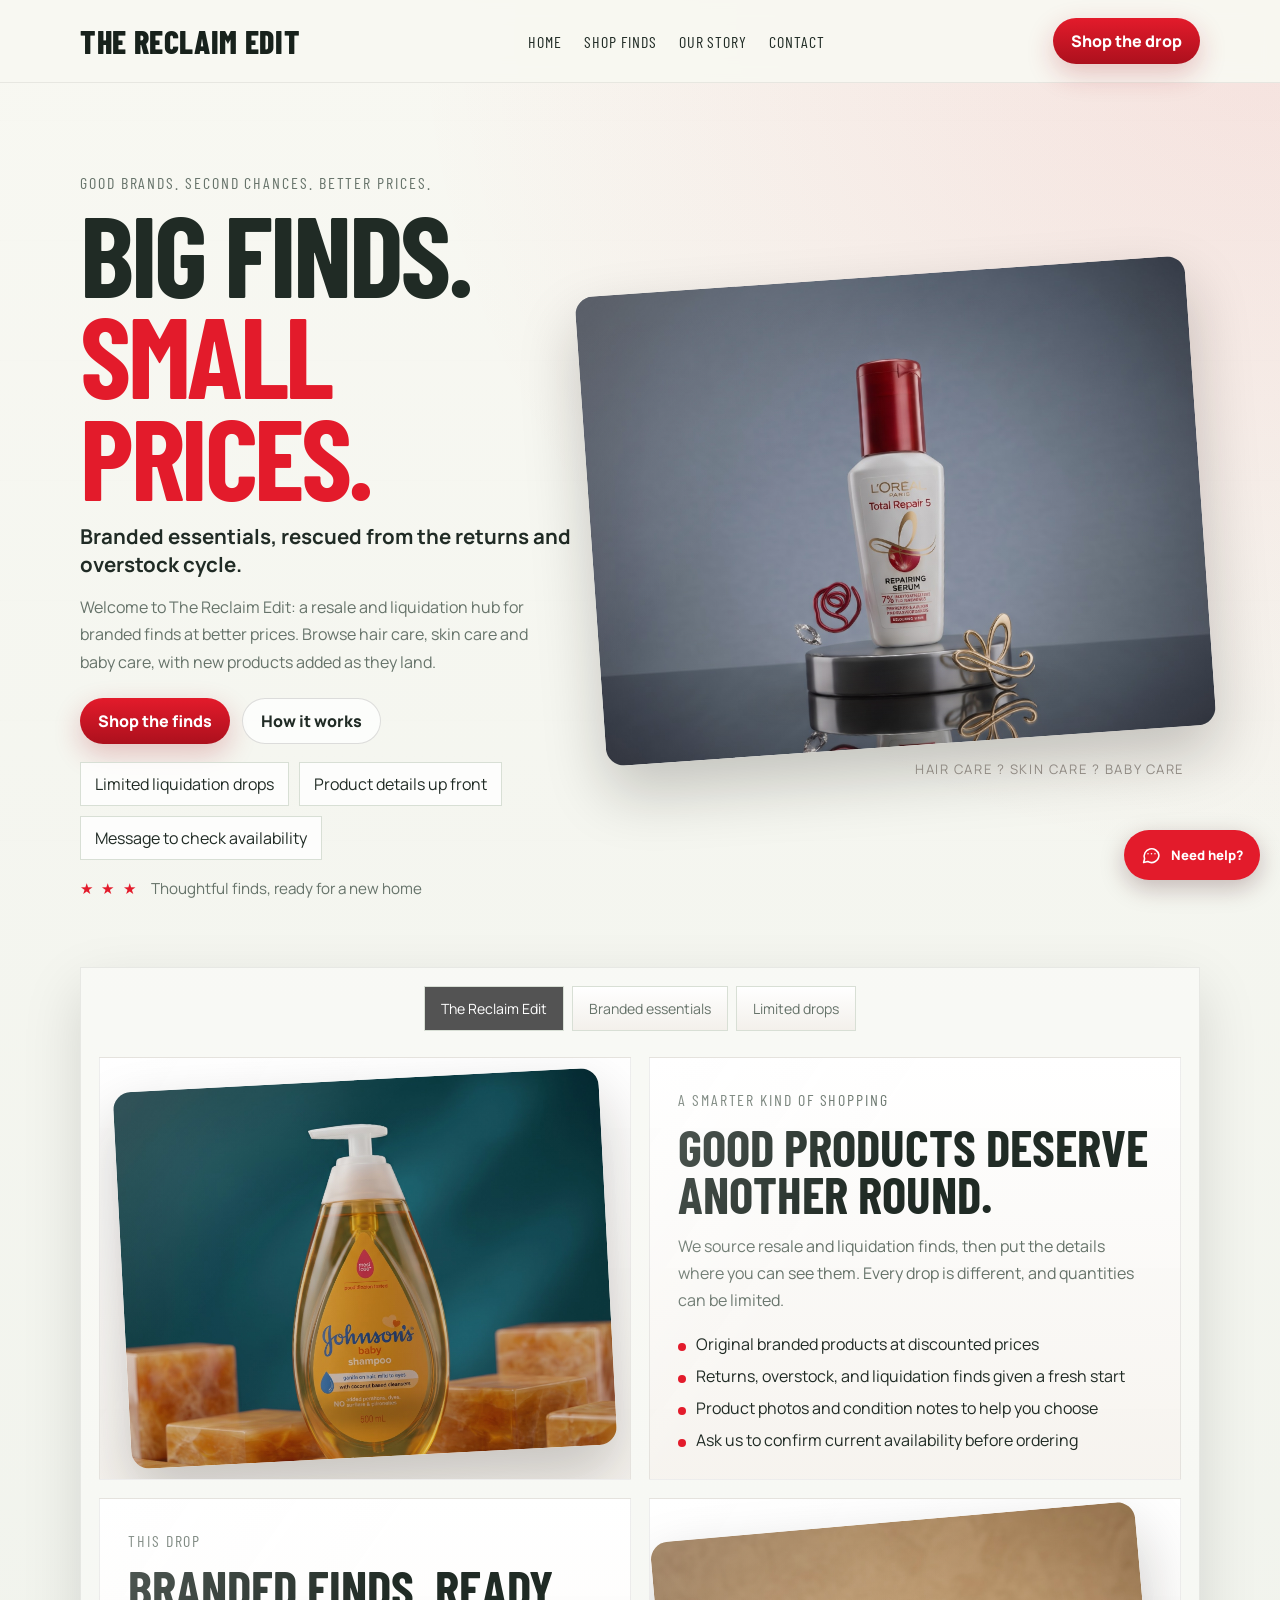
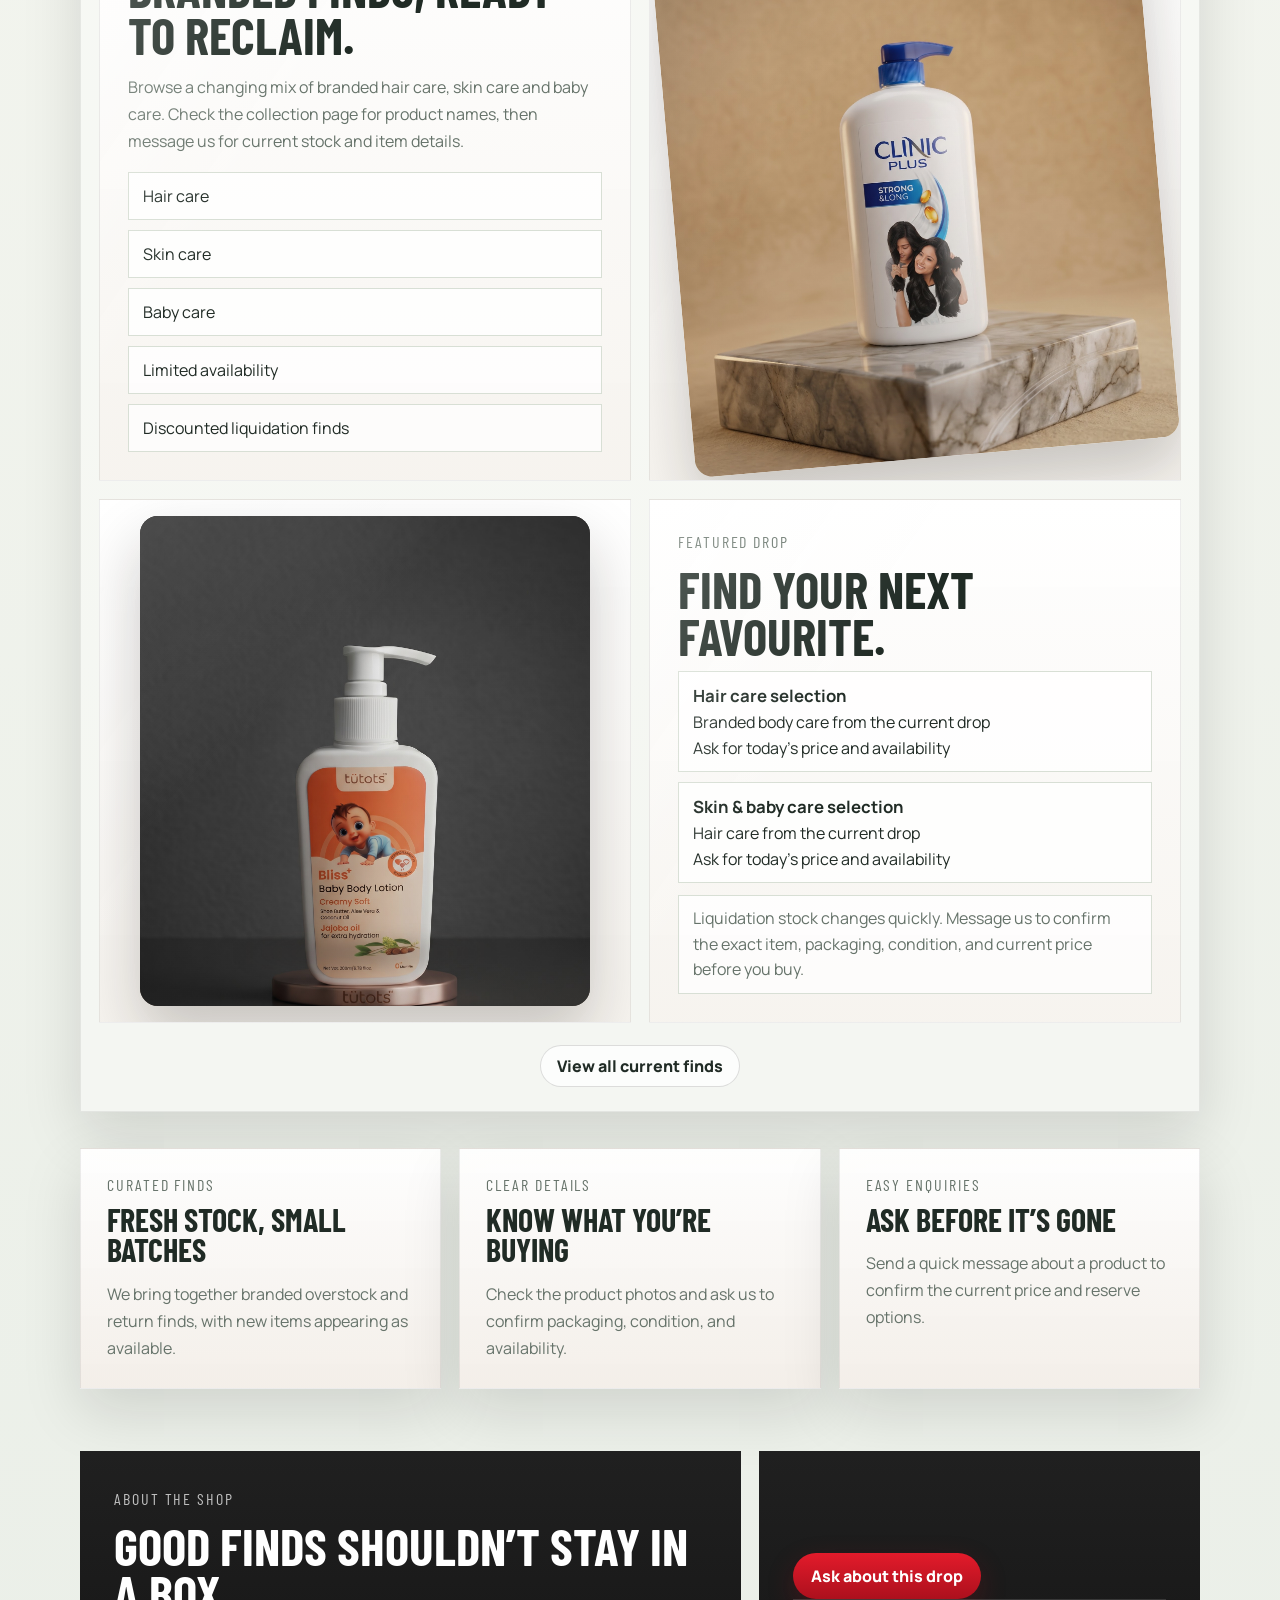
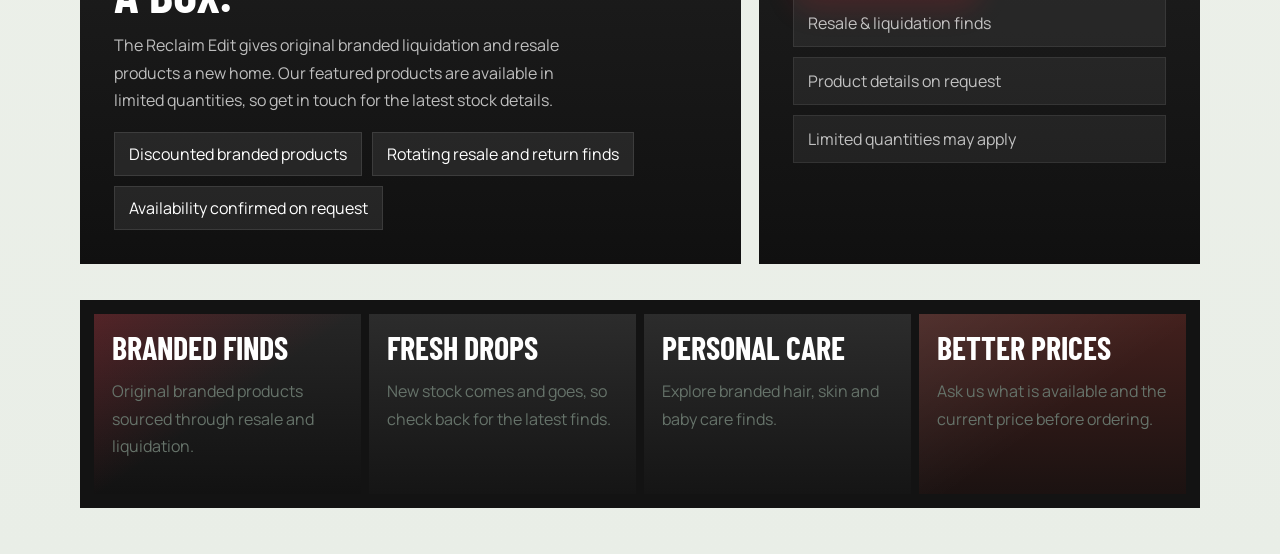
==== commit a71fbb49: "Revert "Refresh Lootbox storefront design" This reverts commit b2c0183b0edee010a1a47d0724d6afe89466d" ====
--- a/index.html
+++ b/index.html
@@ -1,185 +1,90 @@
-<!DOCTYPE html>
-<html lang="en">
-<head>
-  <meta charset="UTF-8">
-  <meta name="viewport" content="width=device-width, initial-scale=1.0">
-  <meta name="description" content="Browse Lootbox branded finds across personal care, fragrance, watches, apparel and footwear. Read product details and check listed prices before ordering.">
-  <meta property="og:type" content="website">
-  <meta property="og:title" content="Lootbox | Branded finds, clearly listed">
-  <meta property="og:description" content="Explore current finds, review product information and send an order request from your account.">
-  <meta property="og:image" content="assets/lootbox-marketplace-banner-wide.png">
-  <meta name="theme-color" content="#f4f5f0">
-  <title>Lootbox | Branded finds, clearly listed</title>
-  <link rel="icon" href="assets/lootbox-mark.svg" type="image/svg+xml">
-  <link rel="preconnect" href="https://fonts.googleapis.com">
-  <link rel="preconnect" href="https://fonts.gstatic.com" crossorigin>
-  <link href="https://fonts.googleapis.com/css2?family=Manrope:wght@400;500;600;700&display=swap" rel="stylesheet">
-  <link rel="stylesheet" href="styles.css">
-</head>
-<body class="home-page">
-  <a class="home-skip-link" href="#main-content">Skip to content</a>
-  <header class="topbar home-topbar">
-    <div class="wrap topbar-inner">
-      <a class="store-brand" href="index.html" aria-label="Lootbox home">
-        <svg viewBox="0 0 32 32" aria-hidden="true"><path d="M4 13.5 16 4l12 9.5-12 14.5L4 13.5Z"/><path d="m4 13.5 12 4.2 12-4.2M16 17.7V28"/></svg>
-        <span>LOOTBOX<small>THE RECLAIM EDIT</small></span>
-      </a>
-      <nav class="home-nav" aria-label="Main navigation">
-        <a href="index.html" aria-current="page">Home</a>
-        <a href="store.html#collection">Shop finds</a>
-        <a href="#how-it-works">How it works</a>
-        <a href="#faq">FAQs</a>
-      </nav>
-      <a class="nav-cta" href="store.html#collection">Explore the collection</a>
-    </div>
-  </header>
-
-  <main id="main-content">
-    <section class="home-hero" aria-labelledby="home-title">
-      <div class="wrap home-hero-grid">
-        <div class="home-hero-copy">
-          <p class="mini-kicker">The Reclaim Edit</p>
-          <h1 id="home-title">Branded finds.<br><span>Better prices.</span></h1>
-          <p class="home-hero-lede">Explore personal care, fragrance, watches, apparel and footwear in one changing collection.</p>
-          <p class="home-hero-body">Review each product’s photos and details, then send an order request. We confirm stock, condition and price before an order is finalized.</p>
-          <div class="home-hero-actions">
-            <a class="primary-btn" href="store.html#collection">Browse current finds</a>
-            <a class="home-text-link" href="#how-it-works">See how ordering works <span aria-hidden="true">→</span></a>
-          </div>
-          <p class="home-proof-line"><span class="home-proof-mark" aria-hidden="true">✓</span> 100 current listings · Order requests saved to your account</p>
-        </div>
-        <div class="hero-visual home-hero-visual" aria-label="A product from the current Lootbox collection">
-          <div class="image-stage hero-shot"><img src="assets/store/products/loreal-total-repair-5-serum-2k.jpg" alt="L'Oréal Paris Total Repair 5 Repairing Serum"></div>
-          <p class="home-visual-caption">Personal care · Current collection</p>
-        </div>
-      </div>
-    </section>
-
-    <section class="home-tagline-section" aria-labelledby="home-tagline">
-      <div class="wrap home-tagline-wrap">
-        <p class="mini-kicker">A clearer way to shop</p>
-        <p class="home-tagline" id="home-tagline" aria-label="See the item. Read the details. Order with confidence.">
-          <span class="tagline-line" aria-hidden="true">See the item.</span>
-          <span class="tagline-line" aria-hidden="true">Read the details.</span>
-          <span class="tagline-line" aria-hidden="true">Order with confidence.</span>
-        </p>
-      </div>
-    </section>
-
-    <section class="home-benefits-section" aria-labelledby="benefits-title">
-      <div class="wrap">
-        <div class="home-section-heading">
-          <p class="mini-kicker">Made for careful browsing</p>
-          <h2 id="benefits-title">Know what to check before you order</h2>
-        </div>
-        <div class="home-benefits-grid">
-          <article class="home-benefit home-benefit-featured">
-            <span class="home-benefit-index">01</span>
-            <div><h3>See product photos</h3><p>Open a listing to view its available photos and read the product information before you decide.</p></div>
-          </article>
-          <article class="home-benefit">
-            <span class="home-benefit-index">02</span>
-            <div><h3>Check the listed price</h3><p>Some products have a listed price. For others, ask us to confirm the current price and availability.</p></div>
-          </article>
-          <article class="home-benefit">
-            <span class="home-benefit-index">03</span>
-            <div><h3>Keep your orders together</h3><p>Sign in with Google to save delivery details and view order requests in your account.</p></div>
-          </article>
-          <div class="home-benefit-photo-pair" aria-label="More products from the collection">
-            <img src="assets/store/products/johnsons-baby-shampoo-500ml-2k.jpg" alt="Johnson's Baby Shampoo">
-            <img src="assets/store/products/clinic-plus-strong-long-shampoo-2k.jpg" alt="Clinic Plus Strong and Long Shampoo">
-            <img src="assets/store/products/tutots-bliss-plus-baby-body-lotion-2k.jpg" alt="Tütots Bliss+ Baby Body Lotion">
-          </div>
-        </div>
-      </div>
-    </section>
-
-    <section class="home-how-section" id="how-it-works" aria-labelledby="how-title">
-      <div class="wrap home-how-grid">
-        <div class="home-how-intro">
-          <p class="mini-kicker">From browse to request</p>
-          <h2 id="how-title">Three steps to place an order request</h2>
-          <p>Product availability can change. Read the listing and wait for the store to confirm the details.</p>
-          <a class="home-text-link" href="store.html#collection">Open the product collection <span aria-hidden="true">→</span></a>
-        </div>
-        <ol class="home-steps">
-          <li><span>01</span><div><h3>Choose a find</h3><p>Search by name or browse by category.</p></div></li>
-          <li><span>02</span><div><h3>Read its details</h3><p>Check the photos, size and available product information.</p></div></li>
-          <li><span>03</span><div><h3>Send a request</h3><p>Sign in, add delivery details, then check your account for updates.</p></div></li>
-        </ol>
-      </div>
-    </section>
-
-    <section class="home-faq-section" id="faq" aria-labelledby="faq-title">
-      <div class="wrap">
-        <div class="home-section-heading home-faq-heading">
-          <p class="mini-kicker">Before you shop</p>
-          <h2 id="faq-title">Common questions</h2>
-        </div>
-        <div class="home-faq-grid">
-          <article><h3>Why do some products say “Ask for price”?</h3><p>The current price is listed for some products. For others, contact the store to confirm price and availability.</p></article>
-          <article><h3>Does an order request charge me?</h3><p>No online payment is collected when you submit a request. The store confirms availability and price with you.</p></article>
-          <article><h3>Do I need to sign in to order?</h3><p>Yes. Continue with Google, save your delivery details, and submit the request from your account.</p></article>
-          <article><h3>Where can I see my order requests?</h3><p>Open your account and choose Orders. Updates from the store appear there.</p></article>
-          <article><h3>Can I cancel a request?</h3><p>You can cancel a pending request from Orders. If the store cancels it as out of stock, the status appears in your account.</p></article>
-          <article><h3>Can I view more product photos?</h3><p>Open a product card. When more photos are available, use the gallery controls on its detail page.</p></article>
-        </div>
-      </div>
-    </section>
-
-    <section class="home-final-cta" aria-labelledby="final-cta-title">
-      <div class="wrap home-final-cta-inner">
-        <div><p class="mini-kicker">Lootbox · The Reclaim Edit</p><h2 id="final-cta-title">Find your next good find.</h2><p>Read the product details, then confirm stock, condition and price before you buy.</p></div>
-        <a class="primary-btn" href="store.html#collection">Browse current finds</a>
-      </div>
-    </section>
-  </main>
-
-  <footer class="home-footer">
-    <div class="wrap home-footer-inner">
-      <div class="home-footer-brand">
-        <a class="store-brand" href="index.html" aria-label="Lootbox home"><svg viewBox="0 0 32 32" aria-hidden="true"><path d="M4 13.5 16 4l12 9.5-12 14.5L4 13.5Z"/><path d="m4 13.5 12 4.2 12-4.2M16 17.7V28"/></svg><span>LOOTBOX<small>THE RECLAIM EDIT</small></span></a>
-        <p>Must read product details before you buy. Confirm stock, condition and price before ordering.</p>
-      </div>
-      <nav class="home-footer-links" aria-label="Footer links">
-        <a href="store.html#collection">Shop finds</a>
-        <a href="privacy.html">Privacy</a>
-        <a href="order-info.html">Order information</a>
-        <a href="https://www.instagram.com/lootbox.storee/" target="_blank" rel="noopener noreferrer">Lootbox Store IG</a>
-        <a href="seller.html" rel="nofollow">Seller sign in</a>
-      </nav>
-      <p class="home-footer-note">Order requests are confirmed by the store before purchase.</p>
-    </div>
-  </footer>
-
-  <script src="help-bot.js" defer></script>
-  <script>
-    (() => {
-      const reduceMotion = window.matchMedia("(prefers-reduced-motion: reduce)").matches;
-      const lines = [...document.querySelectorAll(".tagline-line")];
-      lines.forEach(line => {
-        const words = line.textContent.trim().split(/\s+/);
-        line.replaceChildren(...words.flatMap((word, index) => {
-          const span = document.createElement("span");
-          span.className = "tagline-word";
-          span.textContent = word;
-          span.setAttribute("aria-hidden", "true");
-          return index < words.length - 1 ? [span, document.createTextNode(" ")] : [span];
-        }));
-      });
-      if (reduceMotion || !("IntersectionObserver" in window)) {
-        document.querySelectorAll(".tagline-word").forEach(word => word.classList.add("is-visible"));
-        return;
-      }
-      const observer = new IntersectionObserver(entries => {
-        entries.forEach(entry => {
-          if (!entry.isIntersecting) return;
-          entry.target.classList.add("is-visible");
-          observer.unobserve(entry.target);
-        });
-      }, { threshold: 0.65, rootMargin: "0px 0px -12% 0px" });
-      document.querySelectorAll(".tagline-word").forEach(word => observer.observe(word));
-    })();
-  </script>
-</body>
-</html>
+<!DOCTYPE html>
+<html lang="en">
+<head>
+  <meta charset="UTF-8">
+  <meta name="viewport" content="width=device-width, initial-scale=1.0">
+  <meta name="description" content="Shop branded hair care, skin care and baby care finds at The Reclaim Edit, your resale and liquidation store.">
+  <title>The Reclaim Edit | Branded Finds, Better Prices</title>
+  <link rel="preconnect" href="https://fonts.googleapis.com">
+  <link rel="preconnect" href="https://fonts.gstatic.com" crossorigin>
+  <link href="https://fonts.googleapis.com/css2?family=Barlow+Condensed:wght@500;700;800&family=Manrope:wght@400;500;700;800&display=swap" rel="stylesheet">
+  <link rel="stylesheet" href="styles.css">
+</head>
+<body>
+  <header class="topbar">
+    <div class="wrap topbar-inner">
+      <a class="brand" href="index.html">THE RECLAIM EDIT</a>
+      <nav class="nav" aria-label="Primary navigation">
+        <a href="index.html">Home</a><a href="store.html">Shop Finds</a><a href="#about">Our Story</a><a href="#contact">Contact</a>
+      </nav>
+      <a class="nav-cta" href="store.html">Shop the drop</a>
+    </div>
+  </header>
+
+  <main id="home">
+    <section class="hero-panel">
+      <div class="wrap hero-grid">
+        <div class="hero-copy">
+          <p class="kicker">Good brands. Second chances. Better prices.</p>
+          <h1>BIG FINDS.<br><span>SMALL PRICES.</span></h1>
+          <p class="hero-subtext">Branded essentials, rescued from the returns and overstock cycle.</p>
+          <p class="hero-body">Welcome to The Reclaim Edit: a resale and liquidation hub for branded finds at better prices. Browse hair care, skin care and baby care, with new products added as they land.</p>
+          <div class="hero-actions"><a class="primary-btn" href="store.html">Shop the finds</a><a class="ghost-btn" href="#about">How it works</a></div>
+          <div class="hero-pills"><span>Limited liquidation drops</span><span>Product details up front</span><span>Message to check availability</span></div>
+          <div class="hero-rating"><span class="stars">★ ★ ★</span><span>Thoughtful finds, ready for a new home</span></div>
+        </div>
+        <div class="hero-visual" aria-label="Branded personal care product display">
+          <div class="image-stage hero-shot"><img src="assets/store/products/loreal-total-repair-5-serum-2k.jpg" alt="L&#39;Or&eacute;al Paris Total Repair 5 Repairing Serum"></div>
+          <div class="hero-caption">Hair care ? Skin care ? Baby care</div>
+        </div>
+      </div>
+    </section>
+
+    <section class="detail-panel" id="about">
+      <div class="wrap detail-shell">
+        <div class="tab-strip"><span class="tab active">The Reclaim Edit</span><span class="tab">Branded essentials</span><span class="tab">Limited drops</span></div>
+        <div class="detail-grid">
+          <article class="detail-card visual-card"><div class="image-stage detail-shot detail-shot-left"><img src="assets/store/products/johnsons-baby-shampoo-500ml-2k.jpg" alt="Johnson&#39;s Baby Shampoo, 500 mL"></div></article>
+          <article class="detail-card copy-card">
+            <p class="mini-kicker">A smarter kind of shopping</p><h2>Good products deserve another round.</h2>
+            <p>We source resale and liquidation finds, then put the details where you can see them. Every drop is different, and quantities can be limited.</p>
+            <ul class="bullet-list"><li>Original branded products at discounted prices</li><li>Returns, overstock, and liquidation finds given a fresh start</li><li>Product photos and condition notes to help you choose</li><li>Ask us to confirm current availability before ordering</li></ul>
+          </article>
+          <article class="detail-card copy-card">
+            <p class="mini-kicker">This drop</p><h2>Branded finds, ready to reclaim.</h2>
+            <p>Browse a changing mix of branded hair care, skin care and baby care. Check the collection page for product names, then message us for current stock and item details.</p>
+            <div class="benefit-tags"><span>Hair care</span><span>Skin care</span><span>Baby care</span><span>Limited availability</span><span>Discounted liquidation finds</span></div>
+          </article>
+          <article class="detail-card visual-card"><div class="image-stage detail-shot detail-shot-right"><img src="assets/store/products/clinic-plus-strong-long-shampoo-2k.jpg" alt="Clinic Plus Strong and Long Shampoo"></div></article>
+          <article class="detail-card visual-card tall"><div class="image-stage detail-shot detail-shot-tall"><img src="assets/store/products/tutots-bliss-plus-baby-body-lotion-2k.jpg" alt="T&uuml;tots Bliss Plus Baby Body Lotion"></div></article>
+          <article class="detail-card copy-card product-copy">
+            <p class="mini-kicker">Featured drop</p><h2>Find your next favourite.</h2>
+            <div class="product-list"><div class="product-row"><strong>Hair care selection</strong><span>Branded body care from the current drop</span><span>Ask for today’s price and availability</span></div><div class="product-row"><strong>Skin & baby care selection</strong><span>Hair care from the current drop</span><span>Ask for today’s price and availability</span></div></div>
+            <div class="product-note">Liquidation stock changes quickly. Message us to confirm the exact item, packaging, condition, and current price before you buy.</div>
+          </article>
+        </div>
+        <div class="scroll-cta"><a class="ghost-btn compact" href="store.html">View all current finds</a></div>
+      </div>
+    </section>
+
+    <section class="services-band"><div class="wrap service-grid">
+      <article class="service-card"><p class="mini-kicker">Curated finds</p><h3>Fresh stock, small batches</h3><p>We bring together branded overstock and return finds, with new items appearing as available.</p></article>
+      <article class="service-card"><p class="mini-kicker">Clear details</p><h3>Know what you’re buying</h3><p>Check the product photos and ask us to confirm packaging, condition, and availability.</p></article>
+      <article class="service-card"><p class="mini-kicker">Easy enquiries</p><h3>Ask before it’s gone</h3><p>Send a quick message about a product to confirm the current price and reserve options.</p></article>
+    </div></section>
+
+    <section class="contact-band" id="contact"><div class="wrap contact-grid">
+      <div class="contact-copy"><p class="mini-kicker light">About the shop</p><h2>Good finds shouldn’t stay in a box.</h2><p>The Reclaim Edit gives original branded liquidation and resale products a new home. Our featured products are available in limited quantities, so get in touch for the latest stock details.</p><div class="store-points"><span>Discounted branded products</span><span>Rotating resale and return finds</span><span>Availability confirmed on request</span></div></div>
+      <div class="contact-actions"><a class="primary-btn dark" href="https://wa.me/?text=Hi%20The%20Reclaim%20Edit%2C%20I%27d%20like%20to%20check%20the%20current%20product%20stock%20stock%2C%20condition%2C%20and%20price.">Ask about this drop</a><div class="contact-meta"><span>Resale &amp; liquidation finds</span><span>Product details on request</span><span>Limited quantities may apply</span></div></div>
+    </div></section>
+
+    <section class="footer-strip"><div class="wrap footer-grid">
+      <article class="footer-card active"><h3>Branded Finds</h3><p>Original branded products sourced through resale and liquidation.</p></article>
+      <article class="footer-card"><h3>Fresh Drops</h3><p>New stock comes and goes, so check back for the latest finds.</p></article>
+      <article class="footer-card"><h3>Personal Care</h3><p>Explore branded hair, skin and baby care finds.</p></article>
+      <article class="footer-card accent"><h3>Better Prices</h3><p>Ask us what is available and the current price before ordering.</p></article>
+    </div></section>
+  </main>
+  <script src="help-bot.js" defer></script>
+</body>
+</html>
--- a/styles.css
+++ b/styles.css
@@ -113,12 +113,12 @@
 h1,
 h2,
 h3 {
-  font-family: "Manrope", sans-serif;
+  font-family: "Barlow Condensed", sans-serif;
 }
 
 .brand {
   font-size: 2rem;
-  font-weight: 700;
+  font-weight: 800;
   text-decoration: none;
   letter-spacing: 0.02em;
   color: var(--dark);
@@ -148,7 +148,7 @@
   padding: 0 18px;
   border-radius: 999px;
   text-decoration: none;
-  font-weight: 700;
+  font-weight: 800;
   transition: transform 0.25s ease, box-shadow 0.25s ease, border-color 0.25s ease, background-color 0.25s ease;
 }
 
@@ -163,7 +163,7 @@
   background: #fff;
   color: var(--ink);
   font: inherit;
-  font-weight: 700;
+  font-weight: 800;
   cursor: pointer;
   white-space: nowrap;
 }
@@ -899,7 +899,7 @@
   background: var(--accent);
   color: #fff;
   font: inherit;
-  font-weight: 700;
+  font-weight: 800;
   cursor: pointer;
 }
 
@@ -914,7 +914,7 @@
   margin: 0;
   color: #fff;
   font-size: 1.05rem;
-  font-weight: 700;
+  font-weight: 800;
 }
 
 .category-filters {
@@ -1150,7 +1150,7 @@
 
 .cart-panel-heading h2 {
   margin: 0;
-  font: 700 1.5rem "Manrope", sans-serif;
+  font: 800 1.5rem "Manrope", sans-serif;
 }
 
 .cart-clear,
@@ -1159,7 +1159,7 @@
   background: transparent;
   color: #ff6873;
   font: inherit;
-  font-weight: 700;
+  font-weight: 800;
   text-decoration: underline;
   cursor: pointer;
 }
@@ -1186,11 +1186,11 @@
 .cart-line-main small { color: rgba(255,255,255,.58); }
 .cart-quantity { display: inline-flex; align-items: center; gap: 8px; }
 .cart-quantity button { width: 28px; height: 28px; border: 1px solid rgba(255,255,255,.22); border-radius: 50%; background: transparent; color: #fff; font: inherit; cursor: pointer; }
-.cart-quantity output { min-width: 1.5em; text-align: center; font-weight: 700; }
+.cart-quantity output { min-width: 1.5em; text-align: center; font-weight: 800; }
 .cart-items .cart-remove { padding: 5px 8px; border: 0; background: transparent; color: #ff8992; font: inherit; cursor: pointer; }
 
 .order-filters { display: grid; grid-template-columns: minmax(0,1fr) 140px; gap: 10px; margin: 16px 0; }
-.order-filters label, .catalog-filters label { display: grid; gap: 5px; color: #73757a; font-size: .72rem; font-weight: 700; }
+.order-filters label, .catalog-filters label { display: grid; gap: 5px; color: #73757a; font-size: .72rem; font-weight: 800; }
 .order-filters input, .order-filters select, .catalog-filters select { min-width: 0; min-height: 38px; padding: 0 10px; border: 1px solid #dddde1; border-radius: 8px; background: #fff; color: #292a2f; font: 600 .78rem "Manrope",sans-serif; }
 .saved-product-list { display: grid; gap: 9px; margin: 16px 0; padding: 0; list-style: none; }
 .saved-product-row { display: grid; grid-template-columns: 58px minmax(0,1fr) auto; align-items: center; gap: 10px; padding: 9px; border: 1px solid rgba(255,255,255,.12); border-radius: 10px; background: rgba(255,255,255,.04); }
@@ -1199,7 +1199,7 @@
 .saved-product-row small { display: block; margin-top: 3px; color: rgba(255,255,255,.58); }
 .saved-product-row button { padding: 7px 9px; border: 1px solid rgba(255,255,255,.22); border-radius: 7px; background: transparent; color: #fff; font: 700 .72rem "Manrope",sans-serif; cursor: pointer; }
 .saved-product-row button:hover { border-color: #ed1b2e; }
-.order-reorder-button { display: block; margin: 9px 0 0 auto; padding: 7px 10px; border: 1px solid #ed1b2e; border-radius: 7px; background: transparent; color: #ed1b2e; font: 700 .72rem "Manrope",sans-serif; cursor: pointer; }
+.order-reorder-button { display: block; margin: 9px 0 0 auto; padding: 7px 10px; border: 1px solid #ed1b2e; border-radius: 7px; background: transparent; color: #ed1b2e; font: 800 .72rem "Manrope",sans-serif; cursor: pointer; }
 
 .cart-note,
 .cart-status {
@@ -1219,7 +1219,7 @@
   padding: 0 16px;
   background: var(--accent);
   color: #fff;
-  font-weight: 700;
+  font-weight: 800;
   text-decoration: none;
 }
 
@@ -1270,7 +1270,7 @@
   min-height: 42px;
   margin-bottom: 18px;
   color: #f4f1ee;
-  font-weight: 700;
+  font-weight: 800;
   text-decoration: none;
 }
 
@@ -1310,7 +1310,7 @@
   margin: 0 0 10px;
   color: #ff4652;
   font-size: 0.78rem;
-  font-weight: 700;
+  font-weight: 800;
   letter-spacing: 0.14em;
   text-transform: uppercase;
 }
@@ -1318,7 +1318,7 @@
 .product-detail-copy h1 {
   margin: 0 0 20px;
   color: #fff;
-  font: 700 clamp(2rem, 4vw, 3.2rem)/1.02 "Manrope", sans-serif;
+  font: 800 clamp(2rem, 4vw, 3.2rem)/1.02 "Barlow Condensed", sans-serif;
   text-transform: uppercase;
 }
 
@@ -1326,7 +1326,7 @@
   margin: 0 0 22px;
   color: #fff;
   font-size: 1.1rem;
-  font-weight: 700;
+  font-weight: 800;
 }
 
 .product-detail-note {
@@ -1350,7 +1350,7 @@
   justify-content: space-between;
   gap: 12px;
   color: #fff;
-  font: 700 1.45rem/1.1 "Manrope", sans-serif;
+  font: 800 1.45rem/1.1 "Barlow Condensed", sans-serif;
   text-transform: uppercase;
   cursor: pointer;
   list-style: none;
@@ -1392,7 +1392,7 @@
 
 .product-specs a {
   color: #ff4652;
-  font-weight: 700;
+  font-weight: 800;
 }
 
 .product-specs-unverified,
@@ -1424,7 +1424,7 @@
   background: var(--accent);
   color: #fff;
   font: inherit;
-  font-weight: 700;
+  font-weight: 800;
   text-decoration: none;
   cursor: pointer;
 }
@@ -1463,7 +1463,7 @@
 .product-feedback h2 {
   margin: 0;
   color: #fff;
-  font: 700 1.5rem "Manrope", sans-serif;
+  font: 800 1.5rem "Barlow Condensed", sans-serif;
   text-transform: uppercase;
 }
 
@@ -1471,7 +1471,7 @@
   margin: 0 0 5px;
   color: #ff6975;
   font-size: 0.7rem;
-  font-weight: 700;
+  font-weight: 800;
   letter-spacing: 0.12em;
   text-transform: uppercase;
 }
@@ -1480,7 +1480,7 @@
   margin: 14px 0 2px;
   color: #fff;
   font-size: 1.8rem;
-  font-weight: 700;
+  font-weight: 800;
 }
 
 .review-score span {
@@ -1501,7 +1501,7 @@
   margin-top: 8px;
   color: #ff858e;
   font-size: 0.82rem;
-  font-weight: 700;
+  font-weight: 800;
 }
 
 .comments-heading-row,
@@ -1587,7 +1587,7 @@
   margin-bottom: 8px;
   color: #fff;
   font-size: 0.86rem;
-  font-weight: 700;
+  font-weight: 800;
 }
 
 .rating-picker {
@@ -1654,7 +1654,7 @@
   background: var(--accent);
   color: #fff;
   font: inherit;
-  font-weight: 700;
+  font-weight: 800;
   cursor: pointer;
 }
 
@@ -1778,7 +1778,7 @@
   background: linear-gradient(180deg, #ff4653, var(--accent));
   color: #fff;
   font-size: 0.78rem;
-  font-weight: 700;
+  font-weight: 800;
   letter-spacing: 0.08em;
   text-transform: uppercase;
 }
@@ -1911,7 +1911,7 @@
   background: #fff;
   color: #272323;
   font: inherit;
-  font-weight: 700;
+  font-weight: 800;
   cursor: pointer;
 }
 
@@ -1928,7 +1928,7 @@
 .google-mark {
   font-family: Arial, sans-serif;
   font-size: 1.2rem;
-  font-weight: 700;
+  font-weight: 800;
   background: conic-gradient(from -45deg, #4285f4 0 25%, #34a853 0 50%, #fbbc05 0 75%, #ea4335 0);
   background-clip: text;
   -webkit-background-clip: text;
@@ -1983,7 +1983,7 @@
 .seller-card h1,
 .seller-orders h2 {
   margin: 4px 0 12px;
-  font-family: "Manrope", sans-serif;
+  font-family: "Barlow Condensed", sans-serif;
   font-size: clamp(2rem, 5vw, 3rem);
 }
 
@@ -2092,7 +2092,7 @@
 .seller-order-status {
   color: #ffd16e;
   font-size: 0.8rem;
-  font-weight: 700;
+  font-weight: 800;
   text-transform: capitalize;
 }
 
@@ -2139,7 +2139,7 @@
   background: rgba(255, 255, 255, 0.08);
   color: #fff;
   text-decoration: none;
-  font-weight: 700;
+  font-weight: 800;
   transition: background-color 0.25s ease, box-shadow 0.25s ease, transform 0.25s ease;
 }
 
@@ -2163,7 +2163,7 @@
   color: #fff;
   font: inherit;
   font-size: 0.84rem;
-  font-weight: 700;
+  font-weight: 800;
   text-align: center;
   text-decoration: none;
   cursor: pointer;
@@ -2336,7 +2336,7 @@
   background: #e31b2b;
   box-shadow: 0 8px 24px rgba(60, 12, 18, 0.26);
   color: #fff;
-  font: 700 0.82rem "Manrope", sans-serif;
+  font: 800 0.82rem "Manrope", sans-serif;
   cursor: pointer;
 }
 
@@ -2415,7 +2415,7 @@
 
 .help-bot-message.is-bot { align-self: flex-start; border: 1px solid #e6e6e8; background: #fff; }
 .help-bot-message.is-user { align-self: flex-end; background: #fcebed; }
-.help-bot-message a { display: inline-block; margin-top: 6px; color: #b51f31; font-weight: 700; text-underline-offset: 2px; }
+.help-bot-message a { display: inline-block; margin-top: 6px; color: #b51f31; font-weight: 800; text-underline-offset: 2px; }
 
 .help-bot-suggestions {
   display: flex;
@@ -2438,7 +2438,7 @@
 
 .help-bot-form { display: flex; gap: 8px; padding: 10px 12px 12px; border-top: 1px solid #eee; }
 .help-bot-form input { min-width: 0; flex: 1; padding: 10px 12px; border: 1px solid #dedee2; border-radius: 8px; font: 400 0.75rem "Manrope", sans-serif; }
-.help-bot-form button { padding: 0 14px; border: 0; border-radius: 8px; background: #e31b2b; color: #fff; font: 700 0.72rem "Manrope", sans-serif; cursor: pointer; }
+.help-bot-form button { padding: 0 14px; border: 0; border-radius: 8px; background: #e31b2b; color: #fff; font: 800 0.72rem "Manrope", sans-serif; cursor: pointer; }
 
 @media (max-width: 600px) {
   .help-bot { right: 14px; bottom: max(78px, calc(env(safe-area-inset-bottom) + 68px)); }
@@ -2798,7 +2798,7 @@
   border-radius: 50%;
   background: rgba(237, 27, 46, 0.16);
   color: #ff6975;
-  font-weight: 700;
+  font-weight: 800;
 }
 
 .drawer-icon svg {
@@ -2862,7 +2862,7 @@
   background: transparent;
   color: #ff858e;
   font: inherit;
-  font-weight: 700;
+  font-weight: 800;
   cursor: pointer;
 }
 
@@ -2928,7 +2928,7 @@
   background: var(--accent);
   color: #fff;
   font: inherit;
-  font-weight: 700;
+  font-weight: 800;
   cursor: pointer;
 }
 
@@ -3058,7 +3058,7 @@
 
 .order-cancel-dialog h2 {
   margin: 0;
-  font-family: "Manrope", sans-serif;
+  font-family: "Barlow Condensed", sans-serif;
   font-size: 1.8rem;
 }
 
@@ -3104,7 +3104,7 @@
   border-radius: 7px;
   font: inherit;
   font-size: 0.82rem;
-  font-weight: 700;
+  font-weight: 800;
   cursor: pointer;
 }
 
@@ -3208,7 +3208,7 @@
 
 .store-page .drawer-heading .mini-kicker {
   font-size: 0.68rem;
-  font-weight: 700;
+  font-weight: 800;
   letter-spacing: 0.18em;
 }
 
@@ -3444,7 +3444,6 @@
   }
 }
 
-
 /* Product pages: image-led split layout with catalog-matched recommendations. */
 .product-detail-page {
   color: #222327;
@@ -3502,7 +3501,7 @@
   gap: 4px;
   margin: 0 0 26px;
   color: #fff;
-  font: 700 1.06rem/1 "Manrope", sans-serif;
+  font: 800 1.06rem/1 "Barlow Condensed", sans-serif;
   letter-spacing: 0.06em;
 }
 
@@ -3543,7 +3542,7 @@
   padding: 0 0 11px;
   color: rgba(255, 255, 255, 0.6);
   font-size: 0.64rem;
-  font-weight: 700;
+  font-weight: 800;
   letter-spacing: 0.07em;
   text-decoration: none;
   text-transform: uppercase;
@@ -3634,7 +3633,7 @@
   margin: 0 0 4px;
   color: #c31c2a;
   font-size: 0.66rem;
-  font-weight: 700;
+  font-weight: 800;
   letter-spacing: 0.12em;
   text-transform: uppercase;
 }
@@ -3642,14 +3641,14 @@
 .recommendations-heading-row h2 {
   margin: 0;
   color: #202126;
-  font: 700 clamp(1.65rem, 3vw, 2.2rem)/1 "Manrope", sans-serif;
+  font: 800 clamp(1.65rem, 3vw, 2.2rem)/1 "Barlow Condensed", sans-serif;
   text-transform: uppercase;
 }
 
 .recommendations-heading-row > a {
   color: #b71927;
   font-size: 0.78rem;
-  font-weight: 700;
+  font-weight: 800;
   text-decoration: none;
 }
 
@@ -3709,7 +3708,7 @@
   margin: 0 0 5px;
   color: #bd1b29;
   font-size: 0.61rem;
-  font-weight: 700;
+  font-weight: 800;
   letter-spacing: 0.08em;
   text-transform: uppercase;
 }
@@ -3719,7 +3718,7 @@
   min-height: 2.45em;
   overflow: hidden;
   color: #25262a;
-  font: 700 1rem/1.22 "Manrope", sans-serif;
+  font: 700 1rem/1.22 "Barlow Condensed", sans-serif;
   text-decoration: none;
   -webkit-box-orient: vertical;
   -webkit-line-clamp: 2;
@@ -3753,7 +3752,7 @@
   border-radius: 5px;
   background: transparent;
   color: #ae1724;
-  font: 700 0.64rem/1.2 "Manrope", sans-serif;
+  font: 800 0.64rem/1.2 "Manrope", sans-serif;
   text-align: center;
   text-decoration: none;
   cursor: pointer;
@@ -4030,7 +4029,7 @@
   background: #fff;
   color: #35363b;
   font-size: 0;
-  font-weight: 700;
+  font-weight: 800;
   transform: none;
   transition: background 150ms ease, border-color 150ms ease, color 150ms ease;
 }
@@ -4271,7 +4270,7 @@
   border-radius: 8px;
   background: #202126;
   color: #fff;
-  font-weight: 700;
+  font-weight: 800;
   text-decoration: none;
 }
 
@@ -4291,9 +4290,9 @@
   justify-self: start;
   gap: 9px;
   color: #161719;
-  font-family: "Manrope", sans-serif;
+  font-family: "Barlow Condensed", sans-serif;
   font-size: 1.7rem;
-  font-weight: 700;
+  font-weight: 800;
   letter-spacing: 0.015em;
   line-height: 0.88;
   text-decoration: none;
@@ -4392,7 +4391,7 @@
   margin: 0 0 4px;
   color: #ba1d2a;
   font-size: 0.66rem;
-  font-weight: 700;
+  font-weight: 800;
   letter-spacing: 0.14em;
   text-transform: uppercase;
 }
@@ -4400,7 +4399,7 @@
 .store-subheading h2 {
   margin: 0;
   color: #202126;
-  font: 700 clamp(1.55rem, 2.5vw, 2rem)/1 "Manrope", sans-serif;
+  font: 800 clamp(1.55rem, 2.5vw, 2rem)/1 "Barlow Condensed", sans-serif;
   text-transform: uppercase;
 }
 
@@ -4408,7 +4407,7 @@
 .store-view-all {
   color: #b71927;
   font-size: 0.78rem;
-  font-weight: 700;
+  font-weight: 800;
   text-decoration: none;
 }
 
@@ -4482,7 +4481,7 @@
   margin: 0 0 3px;
   color: #ba1d2a;
   font-size: 0.64rem;
-  font-weight: 700;
+  font-weight: 800;
   letter-spacing: 0.13em;
   text-transform: uppercase;
 }
@@ -4490,7 +4489,7 @@
 .featured-shelf-heading h2 {
   margin: 0;
   color: #202126;
-  font: 700 1.7rem/1 "Manrope", sans-serif;
+  font: 800 1.7rem/1 "Barlow Condensed", sans-serif;
   text-transform: uppercase;
 }
 
@@ -4558,7 +4557,7 @@
   background: #fff;
   color: #27282c;
   font-size: 0.72rem;
-  font-weight: 700;
+  font-weight: 800;
   text-align: left;
   box-shadow: 0 3px 12px rgba(24, 24, 28, 0.035);
   transition: border-color 160ms ease, box-shadow 160ms ease, transform 160ms ease;
@@ -4631,7 +4630,7 @@
   border-radius: 50%;
   color: #b71c2a;
   font-size: 1.2rem;
-  font-weight: 700;
+  font-weight: 800;
 }
 
 .assurance-item > span:last-child {
@@ -4669,7 +4668,7 @@
 
 .store-page .catalog-title {
   color: #202126;
-  font: 700 clamp(1.8rem, 3vw, 2.4rem)/1 "Manrope", sans-serif;
+  font: 800 clamp(1.8rem, 3vw, 2.4rem)/1 "Barlow Condensed", sans-serif;
   text-transform: uppercase;
 }
 
@@ -4683,7 +4682,7 @@
 
 .catalog-filters { display: flex; align-items: end; gap: 10px; margin: 0 0 16px; }
 .catalog-filters label { min-width: 150px; }
-.catalog-filters button { min-height: 38px; padding: 0 12px; border: 1px solid #dddde1; border-radius: 8px; background: white; color: #8c1d29; font: 700 .72rem "Manrope",sans-serif; cursor: pointer; }
+.catalog-filters button { min-height: 38px; padding: 0 12px; border: 1px solid #dddde1; border-radius: 8px; background: white; color: #8c1d29; font: 800 .72rem "Manrope",sans-serif; cursor: pointer; }
 .wishlist-toggle { position: absolute; z-index: 2; top: 10px; right: 10px; display: grid; width: 36px; height: 36px; place-items: center; border: 1px solid rgba(30,30,30,.1); border-radius: 50%; background: rgba(255,255,255,.94); color: #a51d2a; font-size: 1.35rem; line-height: 1; cursor: pointer; box-shadow: 0 3px 12px rgba(0,0,0,.12); }
 .wishlist-toggle[aria-pressed="true"] { background: #e31b2b; color: #fff; }
 .store-image-wrap { position: relative; }
@@ -4800,7 +4799,7 @@
   height: 2.5em;
   margin-bottom: 8px;
   color: #25262a;
-  font: 700 1.04rem/1.2 "Manrope", sans-serif;
+  font: 700 1.04rem/1.2 "Barlow Condensed", sans-serif;
   -webkit-line-clamp: 2;
 }
 
@@ -4822,7 +4821,7 @@
 .sale-price-current {
   color: #c51f31;
   font-size: 1.15em;
-  font-weight: 700;
+  font-weight: 800;
 }
 
 .sale-price-meta {
@@ -4842,7 +4841,7 @@
 .sale-price-discount {
   color: #20724a;
   font-size: 0.9em;
-  font-weight: 700;
+  font-weight: 800;
 }
 
 .sale-price-size {
@@ -5456,1082 +5455,3 @@
     object-position: center !important;
   }
 }
-
-/* Shared Lootbox design system and the refreshed storefront home page. */
-:root {
-  --bg: #f4f5f0;
-  --panel: #ffffff;
-  --paper: #ffffff;
-  --ink: #202b25;
-  --muted: #66736a;
-  --line: #d8dfd5;
-  --accent: #b42332;
-  --accent-deep: #8f1d2a;
-  --dark: #181818;
-  --dark-soft: #272727;
-  --shadow: 0 12px 32px rgba(24, 24, 24, 0.08);
-  --wrap: min(1200px, calc(100% - 32px));
-}
-
-html {
-  scroll-behavior: smooth;
-  scroll-padding-top: 96px;
-}
-
-body,
-body * {
-  background-image: none !important;
-}
-
-body {
-  color: var(--ink);
-  background-color: var(--bg);
-  font-family: "Manrope", sans-serif;
-}
-
-body::before,
-body::after {
-  display: none;
-}
-
-h1,
-h2,
-h3,
-.brand,
-.store-brand,
-.nav a,
-.kicker,
-.mini-kicker,
-.drawer-heading h2,
-.drawer-view h3,
-.store-header h2,
-.store-subheading h2,
-.catalog-title,
-.store-card-body h3,
-.product-detail-copy h1,
-.product-detail-brand,
-.product-recommendations h2,
-.product-comments h2,
-.seller-card h1,
-.seller-orders h2 {
-  font-family: "Manrope", sans-serif;
-  text-wrap: balance;
-}
-
-h1,
-h2,
-h3,
-.brand,
-.store-brand,
-.seller-card h1,
-.seller-orders h2,
-.product-detail-copy h1 {
-  font-weight: 700;
-}
-
-p,
-li {
-  text-wrap: pretty;
-}
-
-a,
-button,
-input,
-select,
-textarea {
-  font-family: inherit;
-}
-
-:focus-visible {
-  outline: 2px solid var(--accent);
-  outline-offset: 3px;
-}
-
-.nav-cta,
-.primary-btn,
-.detail-cart,
-.store-page .buy-now,
-.store-cart-btn,
-.profile-save,
-.google-sign-in,
-.cancel-confirm-button,
-.search-button {
-  border-radius: 8px;
-  background-color: var(--accent);
-  color: #fff;
-  box-shadow: none;
-  font-weight: 700;
-  transition: transform 500ms cubic-bezier(0.22, 1, 0.36, 1), background-color 300ms cubic-bezier(0.22, 1, 0.36, 1), color 300ms cubic-bezier(0.22, 1, 0.36, 1), border-color 300ms cubic-bezier(0.22, 1, 0.36, 1);
-}
-
-.nav-cta:hover,
-.primary-btn:hover,
-.detail-cart:hover,
-.store-page .buy-now:hover,
-.store-cart-btn:hover,
-.profile-save:hover,
-.google-sign-in:hover,
-.cancel-confirm-button:hover,
-.search-button:hover {
-  background-color: var(--accent-deep);
-  transform: translateY(-2px);
-}
-
-.nav-cta:active,
-.primary-btn:active,
-.detail-cart:active,
-.store-page .buy-now:active,
-.store-cart-btn:active,
-.profile-save:active,
-.google-sign-in:active,
-.cancel-confirm-button:active,
-.search-button:active {
-  transform: translateY(1px) scale(0.98);
-}
-
-.ghost-btn,
-.store-btn,
-.home-text-link,
-.product-detail-back,
-.product-detail-tabs a,
-.home-nav a,
-.home-footer-links a {
-  transition: color 300ms cubic-bezier(0.22, 1, 0.36, 1), background-color 300ms cubic-bezier(0.22, 1, 0.36, 1), border-color 300ms cubic-bezier(0.22, 1, 0.36, 1), transform 500ms cubic-bezier(0.22, 1, 0.36, 1);
-}
-
-.home-skip-link {
-  position: fixed;
-  z-index: 2000;
-  top: 8px;
-  left: 8px;
-  transform: translateY(-160%);
-  padding: 8px 12px;
-  border-radius: 4px;
-  background-color: #181818;
-  color: #fff;
-  font-size: 14px;
-  font-weight: 700;
-}
-
-.home-skip-link:focus {
-  transform: translateY(0);
-}
-
-.home-topbar {
-  position: sticky;
-  top: 8px;
-  z-index: 30;
-  width: min(1200px, calc(100% - 32px));
-  margin: 8px auto 0;
-  border: 1px solid rgba(32, 43, 37, 0.1);
-  border-radius: 12px;
-  background-color: rgba(255, 255, 255, 0.96);
-  backdrop-filter: blur(16px);
-}
-
-.home-topbar .topbar-inner {
-  min-height: 64px;
-  gap: 24px;
-}
-
-.home-topbar .store-brand,
-.home-footer .store-brand {
-  gap: 8px;
-  color: #181818;
-  font-size: 18px;
-  line-height: 1;
-}
-
-.home-topbar .store-brand svg,
-.home-footer .store-brand svg {
-  width: 30px;
-  height: 30px;
-  fill: none;
-  stroke: var(--accent);
-  stroke-linecap: round;
-  stroke-linejoin: round;
-  stroke-width: 2;
-}
-
-.home-topbar .store-brand small,
-.home-footer .store-brand small {
-  margin-top: 4px;
-  font-size: 9px;
-  font-weight: 500;
-  letter-spacing: 0.12em;
-}
-
-.home-nav {
-  display: flex;
-  flex: 1;
-  align-items: center;
-  justify-content: center;
-  gap: 24px;
-}
-
-.home-nav a {
-  position: relative;
-  padding: 8px 0;
-  color: #434b45;
-  font-size: 14px;
-  font-weight: 600;
-  text-decoration: none;
-  white-space: nowrap;
-}
-
-.home-nav a:hover,
-.home-nav a[aria-current="page"] {
-  color: var(--accent);
-}
-
-.home-nav a[aria-current="page"]::after {
-  position: absolute;
-  right: 0;
-  bottom: 0;
-  left: 0;
-  height: 2px;
-  background-color: var(--accent);
-  content: "";
-}
-
-.home-topbar .nav-cta {
-  min-height: 40px;
-  padding: 8px 12px;
-  border-radius: 8px;
-  font-size: 14px;
-  text-decoration: none;
-  white-space: nowrap;
-}
-
-.home-hero {
-  padding: 64px 0 48px;
-}
-
-.home-hero-grid {
-  display: grid;
-  grid-template-columns: minmax(0, 0.92fr) minmax(0, 1.08fr);
-  align-items: center;
-  gap: 48px;
-  min-height: 500px;
-  padding-top: 0;
-  padding-bottom: 0;
-}
-
-.home-hero-copy {
-  padding: 0;
-}
-
-.home-hero-copy > * {
-  opacity: 1;
-  animation: none;
-}
-
-.home-hero-copy .mini-kicker,
-.home-section-heading .mini-kicker,
-.home-tagline-wrap .mini-kicker,
-.home-how-intro .mini-kicker,
-.home-final-cta .mini-kicker {
-  margin-bottom: 12px;
-  color: var(--accent);
-  font-size: 12px;
-  font-weight: 700;
-  letter-spacing: 0.12em;
-}
-
-.home-hero-copy h1 {
-  max-width: 680px;
-  font-size: clamp(36px, 5vw, 60px);
-  line-height: 1;
-  letter-spacing: -0.04em;
-  text-transform: none;
-  background-image: linear-gradient(90deg, #000000, #666666) !important;
-  background-clip: text;
-  color: transparent;
-  -webkit-background-clip: text;
-}
-
-.home-hero-copy h1 span {
-  background-image: inherit;
-  background-clip: text;
-  color: transparent;
-  -webkit-background-clip: text;
-}
-
-.home-hero-lede {
-  max-width: 56ch;
-  margin: 24px 0 8px;
-  color: #29332d;
-  font-size: 20px;
-  font-weight: 600;
-  line-height: 28px;
-}
-
-.home-hero-body {
-  max-width: 60ch;
-  margin: 8px 0 0;
-  color: #59665e;
-  font-size: 16px;
-  line-height: 24px;
-}
-
-.home-hero-actions {
-  display: flex;
-  flex-wrap: wrap;
-  align-items: center;
-  gap: 16px;
-  margin-top: 24px;
-}
-
-.home-hero-actions .primary-btn {
-  min-height: 44px;
-  padding: 8px 16px;
-  border-radius: 8px;
-  font-size: 16px;
-  font-weight: 700;
-}
-
-.home-text-link {
-  color: #27352c;
-  font-size: 14px;
-  font-weight: 700;
-  text-decoration-thickness: 1px;
-  text-underline-offset: 4px;
-}
-
-.home-text-link:hover {
-  color: var(--accent);
-}
-
-.home-proof-line {
-  display: flex;
-  align-items: center;
-  gap: 8px;
-  margin: 24px 0 0;
-  color: #59665e;
-  font-size: 12px;
-  font-weight: 600;
-  line-height: 16px;
-}
-
-.home-proof-mark {
-  display: inline-grid;
-  width: 20px;
-  height: 20px;
-  place-items: center;
-  border: 1px solid var(--line);
-  border-radius: 50%;
-  color: var(--accent);
-}
-
-.home-hero-visual {
-  padding: 0;
-}
-
-.home-visual-caption {
-  position: absolute;
-  right: 16px;
-  bottom: 16px;
-  z-index: 2;
-  margin: 0;
-  padding: 8px 12px;
-  border-radius: 4px;
-  background-color: rgba(255, 255, 255, 0.94);
-  color: #303a33;
-  font-size: 12px;
-  font-weight: 600;
-}
-
-.home-tagline-section {
-  padding: 64px 0;
-  background-color: #181818;
-  color: #fff;
-}
-
-.home-tagline-wrap {
-  max-width: 1200px;
-}
-
-.home-tagline-wrap .mini-kicker {
-  color: #e4a6aa;
-}
-
-.home-tagline {
-  max-width: 680px;
-  margin: 0;
-  color: rgba(255, 255, 255, 0.3);
-  font-size: clamp(30px, 5vw, 48px);
-  font-weight: 700;
-  line-height: 1;
-  letter-spacing: -0.03em;
-  text-wrap: balance;
-}
-
-.tagline-line {
-  display: block;
-}
-
-.tagline-word {
-  display: inline-block;
-  opacity: 0.34;
-  transition: opacity 650ms cubic-bezier(0.22, 1, 0.36, 1), color 650ms cubic-bezier(0.22, 1, 0.36, 1);
-}
-
-.tagline-word.is-visible {
-  color: #fff;
-  opacity: 1;
-}
-
-.home-benefits-section,
-.home-how-section,
-.home-faq-section {
-  padding: 64px 0;
-}
-
-.home-section-heading {
-  max-width: 680px;
-  margin-bottom: 32px;
-}
-
-.home-section-heading h2,
-.home-how-intro h2,
-.home-final-cta h2 {
-  margin: 0;
-  color: #202b25;
-  font-size: clamp(24px, 3vw, 36px);
-  line-height: 1.12;
-  letter-spacing: -0.03em;
-}
-
-.home-benefits-grid {
-  display: grid;
-  grid-template-columns: minmax(0, 1fr) minmax(0, 1fr);
-  align-items: stretch;
-  gap: 16px 32px;
-}
-
-.home-benefit {
-  display: grid;
-  grid-template-columns: 40px minmax(0, 1fr);
-  gap: 16px;
-  padding: 24px 0;
-  border-bottom: 1px solid var(--line);
-}
-
-.home-benefit-featured {
-  grid-row: span 2;
-  align-content: start;
-  padding: 32px;
-  border: 1px solid var(--line);
-  border-radius: 12px;
-  background-color: #fff;
-}
-
-.home-benefit-index,
-.home-steps li > span {
-  color: var(--accent);
-  font-size: 12px;
-  font-weight: 700;
-  letter-spacing: 0.08em;
-}
-
-.home-benefit h3,
-.home-steps h3,
-.home-faq-grid h3 {
-  margin: 0 0 8px;
-  color: #202b25;
-  font-size: 18px;
-  line-height: 28px;
-}
-
-.home-benefit p,
-.home-steps p,
-.home-faq-grid p {
-  max-width: 60ch;
-  margin: 0;
-  color: #59665e;
-  font-size: 14px;
-  line-height: 20px;
-}
-
-.home-benefit-photo-pair {
-  display: grid;
-  grid-column: 2;
-  grid-template-columns: repeat(3, minmax(0, 1fr));
-  align-self: end;
-  gap: 8px;
-  padding-top: 8px;
-}
-
-.home-benefit-photo-pair img {
-  display: block;
-  width: 100%;
-  aspect-ratio: 1;
-  object-fit: contain;
-  border: 1px solid var(--line);
-  border-radius: 8px;
-  background-color: #fff;
-}
-
-.home-how-section {
-  background-color: #fff;
-}
-
-.home-how-grid {
-  display: grid;
-  grid-template-columns: minmax(0, 0.82fr) minmax(0, 1.18fr);
-  gap: 64px;
-  align-items: start;
-}
-
-.home-how-intro > p:not(.mini-kicker) {
-  max-width: 50ch;
-  margin: 16px 0 24px;
-  color: #59665e;
-  font-size: 16px;
-  line-height: 24px;
-}
-
-.home-steps {
-  display: grid;
-  gap: 0;
-  margin: 0;
-  padding: 0;
-  list-style: none;
-}
-
-.home-steps li {
-  display: grid;
-  grid-template-columns: 48px minmax(0, 1fr);
-  gap: 16px;
-  padding: 16px 0;
-  border-bottom: 1px solid var(--line);
-}
-
-.home-steps li:first-child {
-  padding-top: 0;
-}
-
-.home-steps li:last-child {
-  border-bottom: 0;
-}
-
-.home-faq-heading {
-  margin-bottom: 24px;
-}
-
-.home-faq-grid {
-  display: grid;
-  grid-template-columns: repeat(2, minmax(0, 1fr));
-  column-gap: 40px;
-}
-
-.home-faq-grid article {
-  padding: 24px 0;
-  border-top: 1px solid var(--line);
-}
-
-.home-faq-grid h3 {
-  font-size: 16px;
-  line-height: 24px;
-}
-
-.home-final-cta {
-  padding: 48px 0;
-  background-color: #e9eee7;
-}
-
-.home-final-cta-inner {
-  display: flex;
-  align-items: center;
-  justify-content: space-between;
-  gap: 32px;
-}
-
-.home-final-cta-inner > div {
-  max-width: 680px;
-}
-
-.home-final-cta-inner > div > p:last-child {
-  margin: 12px 0 0;
-  color: #59665e;
-  font-size: 14px;
-  line-height: 20px;
-}
-
-.home-footer {
-  padding: 40px 0 24px;
-  background-color: #181818;
-  color: #fff;
-}
-
-.home-footer-inner {
-  display: grid;
-  grid-template-columns: minmax(0, 1.2fr) auto;
-  gap: 24px 48px;
-  align-items: start;
-}
-
-.home-footer .store-brand {
-  color: #fff;
-}
-
-.home-footer-brand > p {
-  max-width: 60ch;
-  margin: 16px 0 0;
-  color: rgba(255, 255, 255, 0.72);
-  font-size: 14px;
-  line-height: 20px;
-}
-
-.home-footer-links {
-  display: grid;
-  gap: 12px;
-  min-width: 160px;
-}
-
-.home-footer-links a {
-  color: rgba(255, 255, 255, 0.82);
-  font-size: 14px;
-  font-weight: 600;
-  text-decoration: none;
-}
-
-.home-footer-links a:hover {
-  color: #fff;
-  text-decoration: underline;
-  text-underline-offset: 4px;
-}
-
-.home-footer-note {
-  grid-column: 1 / -1;
-  margin: 0;
-  padding-top: 16px;
-  border-top: 1px solid rgba(255, 255, 255, 0.14);
-  color: rgba(255, 255, 255, 0.62);
-  font-size: 12px;
-  line-height: 16px;
-}
-
-.not-found-page {
-  display: grid;
-  min-height: 100vh;
-  place-items: center;
-  padding: 24px;
-  background-color: var(--bg);
-}
-
-.not-found-panel {
-  width: min(100%, 560px);
-  padding: 40px;
-  border: 1px solid var(--line);
-  border-radius: 12px;
-  background-color: #fff;
-}
-
-.not-found-panel .store-brand {
-  display: inline-flex;
-  align-items: center;
-  gap: 8px;
-  margin-bottom: 48px;
-  color: #181818;
-  font-size: 18px;
-  font-weight: 700;
-  text-decoration: none;
-}
-
-.not-found-panel .store-brand svg {
-  width: 30px;
-  height: 30px;
-  fill: none;
-  stroke: var(--accent);
-  stroke-linecap: round;
-  stroke-linejoin: round;
-  stroke-width: 2;
-}
-
-.not-found-panel .store-brand small {
-  display: block;
-  margin-top: 4px;
-  font-size: 9px;
-  font-weight: 500;
-  letter-spacing: 0.12em;
-}
-
-.not-found-panel .mini-kicker {
-  margin: 0 0 12px;
-  color: var(--accent);
-  font-size: 12px;
-  font-weight: 700;
-}
-
-.not-found-panel h1 {
-  margin: 0;
-  color: #202b25;
-  font-size: 36px;
-  line-height: 40px;
-  letter-spacing: -0.03em;
-}
-
-.not-found-panel > p:not(.mini-kicker) {
-  max-width: 50ch;
-  margin: 16px 0 24px;
-  color: #59665e;
-  font-size: 16px;
-  line-height: 24px;
-}
-
-.not-found-panel .primary-btn {
-  min-height: 48px;
-  padding: 8px 12px;
-  border-radius: 8px;
-  font-size: 16px;
-  text-decoration: none;
-}
-
-.service-card,
-.footer-card,
-.contact-copy,
-.contact-actions {
-  border-radius: 12px;
-  box-shadow: none;
-}
-
-.service-card {
-  border: 1px solid var(--line);
-  background-color: #fff;
-}
-
-.footer-grid,
-.footer-card,
-.contact-copy,
-.contact-actions,
-.store-shell,
-.product-detail-card,
-.product-detail-copy,
-.account-drawer {
-  background-color: #181818;
-}
-
-.store-shell {
-  border: 1px solid #313131;
-  border-radius: 12px;
-  box-shadow: none;
-}
-
-.filter-block,
-.store-card {
-  border: 1px solid #313131;
-  border-radius: 8px;
-  background-color: #272727;
-}
-
-.store-card {
-  box-shadow: none;
-  transition: transform 500ms cubic-bezier(0.22, 1, 0.36, 1), border-color 300ms cubic-bezier(0.22, 1, 0.36, 1);
-}
-
-.store-card:hover {
-  transform: translateY(-3px);
-  border-color: #555;
-  box-shadow: none;
-}
-
-.product-detail-card {
-  border-color: #313131;
-  border-radius: 12px;
-  box-shadow: none;
-}
-
-.product-detail-copy {
-  background-color: #272727;
-}
-
-.product-detail-page {
-  background-color: var(--bg);
-}
-
-.product-detail-copy h1 {
-  font-size: clamp(24px, 4vw, 36px);
-  line-height: 1.08;
-  letter-spacing: -0.03em;
-  text-transform: none;
-}
-
-.account-drawer,
-.seller-page {
-  background-color: #181818;
-}
-
-.account-drawer {
-  border-right: 1px solid #313131;
-  box-shadow: 12px 0 32px rgba(0, 0, 0, 0.2);
-  transition: transform 500ms cubic-bezier(0.22, 1, 0.36, 1);
-}
-
-.drawer-menu button,
-.drawer-menu .drawer-link {
-  border-radius: 8px;
-}
-
-.seller-card,
-.seller-orders {
-  border-color: #313131;
-  border-radius: 12px;
-  background-color: #1f1f1f;
-  box-shadow: none;
-}
-
-.banner-arrow,
-.banner-dot,
-.menu-toggle,
-.category-button,
-.drawer-close {
-  transition: transform 500ms cubic-bezier(0.22, 1, 0.36, 1), background-color 300ms cubic-bezier(0.22, 1, 0.36, 1), border-color 300ms cubic-bezier(0.22, 1, 0.36, 1), color 300ms cubic-bezier(0.22, 1, 0.36, 1);
-}
-
-.nav-cta:focus-visible,
-.primary-btn:focus-visible,
-.store-page button:focus-visible,
-.store-page a:focus-visible,
-.product-detail-page button:focus-visible,
-.seller-page button:focus-visible,
-.seller-page a:focus-visible {
-  outline: 2px solid var(--accent);
-  outline-offset: 3px;
-}
-
-@media (max-width: 760px) {
-  .home-topbar {
-    top: 4px;
-    margin-top: 4px;
-  }
-
-  .home-topbar .topbar-inner {
-    display: grid;
-    grid-template-columns: minmax(0, 1fr) auto;
-    gap: 4px 12px;
-    padding: 8px 0;
-  }
-
-  .home-nav {
-    grid-column: 1 / -1;
-    justify-content: flex-start;
-    gap: 24px;
-    overflow-x: auto;
-    padding: 0 0 2px;
-    scrollbar-width: none;
-  }
-
-  .home-nav::-webkit-scrollbar {
-    display: none;
-  }
-
-  .home-topbar .nav-cta {
-    display: none;
-  }
-
-  .home-hero {
-    padding: 40px 0 32px;
-  }
-
-  .home-hero-grid,
-  .home-how-grid {
-    grid-template-columns: 1fr;
-    gap: 32px;
-    min-height: 0;
-  }
-
-  .home-tagline-section,
-  .home-benefits-section,
-  .home-how-section,
-  .home-faq-section {
-    padding: 40px 0;
-  }
-
-  .home-benefits-grid {
-    grid-template-columns: 1fr;
-    gap: 0;
-  }
-
-  .home-benefit-featured {
-    grid-row: auto;
-    padding: 24px 0;
-    border: 0;
-    border-bottom: 1px solid var(--line);
-    border-radius: 0;
-    background-color: transparent;
-  }
-
-  .home-benefit-photo-pair {
-    grid-column: auto;
-    margin-top: 16px;
-  }
-
-  .home-faq-grid {
-    grid-template-columns: 1fr;
-    column-gap: 0;
-  }
-
-  .home-final-cta-inner {
-    align-items: flex-start;
-    flex-direction: column;
-    gap: 24px;
-  }
-
-  .home-footer-inner {
-    grid-template-columns: 1fr;
-    gap: 24px;
-  }
-
-  .home-footer-note {
-    grid-column: auto;
-  }
-}
-
-@media (max-width: 420px) {
-  .home-page .wrap,
-  .home-topbar {
-    width: calc(100% - 24px);
-  }
-
-  .home-hero-copy h1 {
-    font-size: 36px;
-  }
-
-  .home-hero-lede {
-    font-size: 18px;
-    line-height: 28px;
-  }
-
-  .home-proof-line {
-    align-items: flex-start;
-  }
-
-  .not-found-panel {
-    padding: 24px;
-  }
-}
-
-@media (prefers-reduced-motion: reduce) {
-  html {
-    scroll-behavior: auto;
-  }
-
-  *,
-  *::before,
-  *::after {
-    animation-duration: 0.01ms !important;
-    animation-iteration-count: 1 !important;
-    scroll-behavior: auto !important;
-    transition-duration: 0.01ms !important;
-  }
-
-  .tagline-word {
-    color: #fff;
-    opacity: 1;
-  }
-}
-
-.info-page {
-  min-height: 100vh;
-  background-color: var(--bg);
-  color: #171717;
-}
-
-.info-page .topbar {
-  position: static;
-}
-
-.info-content {
-  width: min(780px, calc(100% - 40px));
-  padding-top: 48px;
-  padding-bottom: 64px;
-}
-
-.info-back {
-  display: inline-block;
-  margin-bottom: 36px;
-  color: var(--accent-dark);
-  font-weight: 700;
-  text-decoration: none;
-}
-
-.info-content > h1 {
-  margin: 8px 0 16px;
-  font-size: clamp(36px, 6vw, 56px);
-  line-height: 1.05;
-  letter-spacing: -0.045em;
-}
-
-.info-content .info-lede {
-  margin: 0 0 36px;
-  color: #505050;
-  font-size: 18px;
-  line-height: 1.7;
-}
-
-.info-content section {
-  padding: 22px 0;
-  border-top: 1px solid #d9d9d5;
-}
-
-.info-content section h2 {
-  margin: 0 0 8px;
-  font-size: 18px;
-  line-height: 1.4;
-}
-
-.info-content section p,
-.info-updated {
-  margin: 0;
-  color: #505050;
-  font-size: 15px;
-  line-height: 1.75;
-}
-
-.info-content a:not(.info-back) {
-  color: var(--accent-dark);
-  font-weight: 700;
-}
-
-.info-updated {
-  padding-top: 24px;
-  font-size: 13px;
-}
-
-.info-footer {
-  border-top: 1px solid #d9d9d5;
-  padding: 20px 0;
-}
-
-.info-footer .wrap {
-  display: flex;
-  gap: 24px;
-}
-
-.info-footer a {
-  color: #454545;
-  font-size: 13px;
-  text-decoration: none;
-}
-
-.info-footer a:hover,
-.info-footer a:focus-visible {
-  color: var(--accent-dark);
-  text-decoration: underline;
-}
-
-@media (max-width: 620px) {
-  .info-content {
-    width: calc(100% - 32px);
-    padding-top: 32px;
-  }
-
-  .info-back {
-    margin-bottom: 28px;
-  }
-
-  .info-content .info-lede {
-    font-size: 16px;
-  }
-}
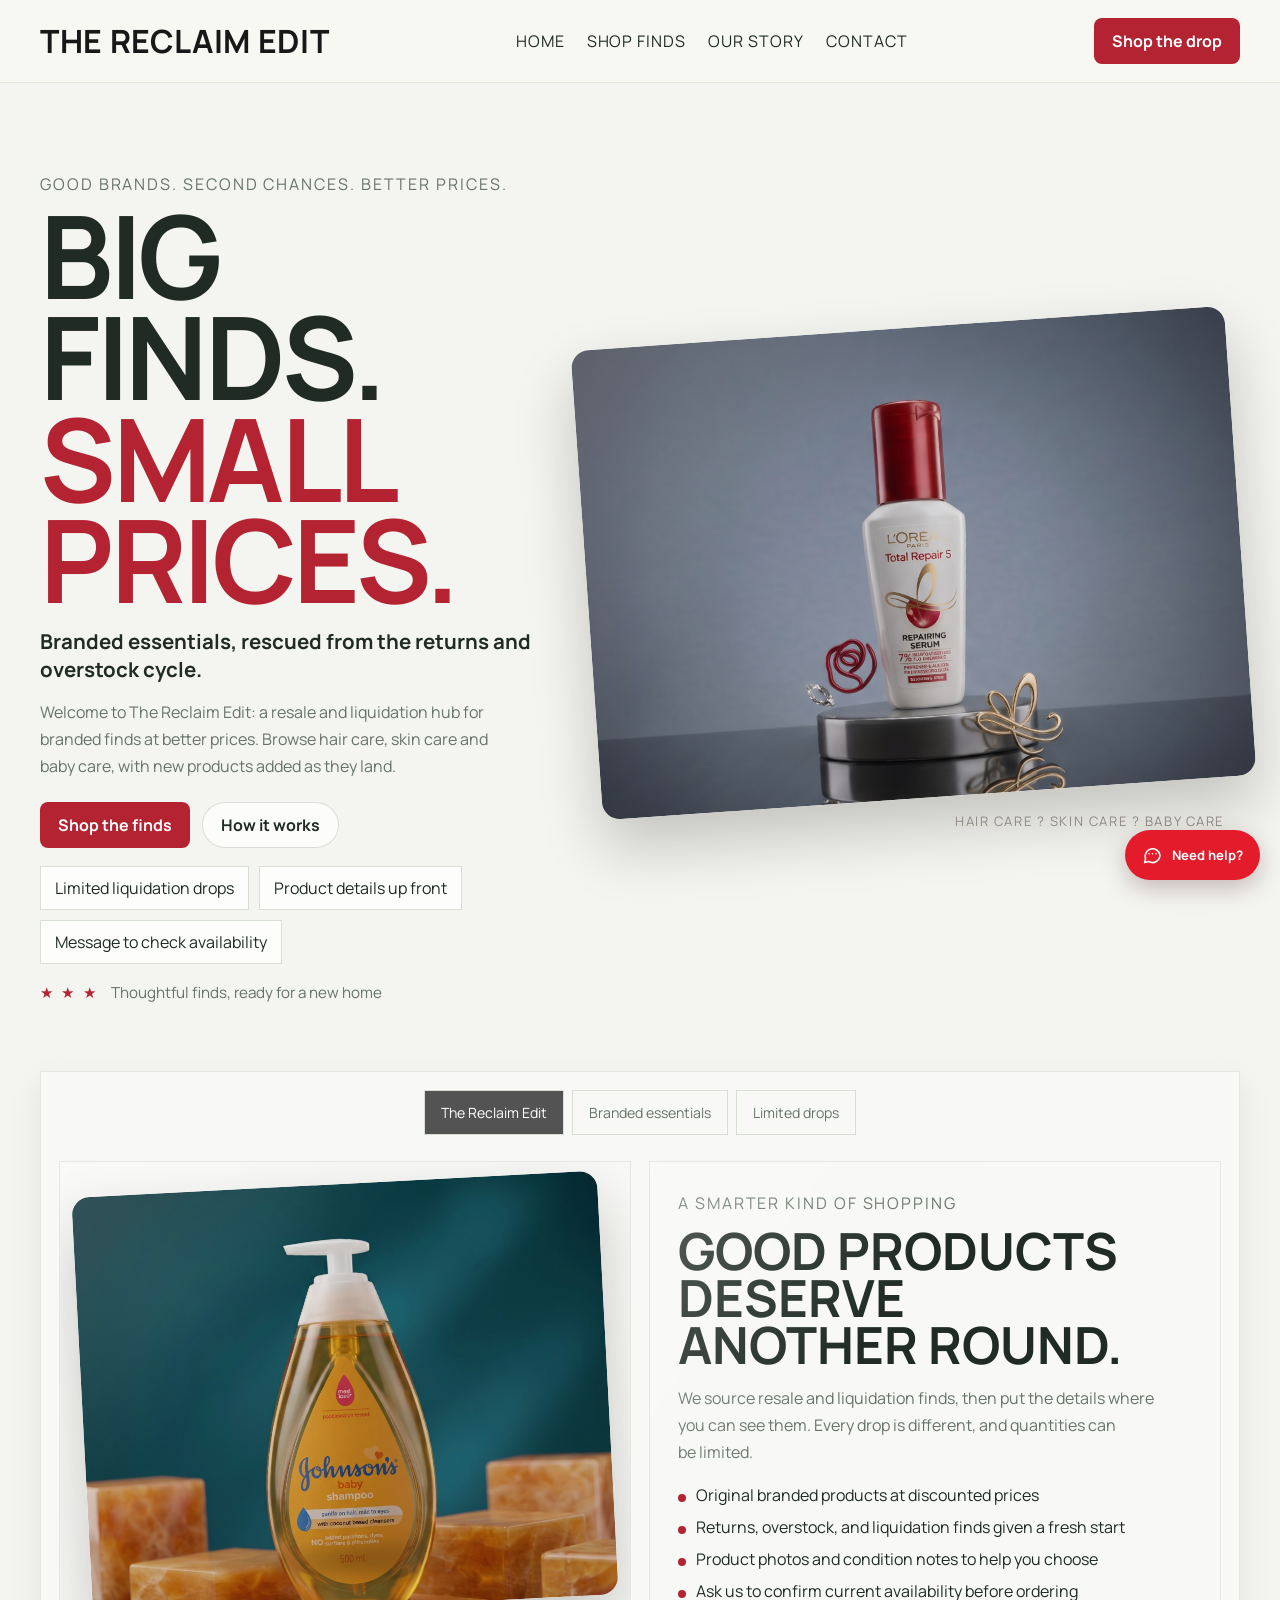
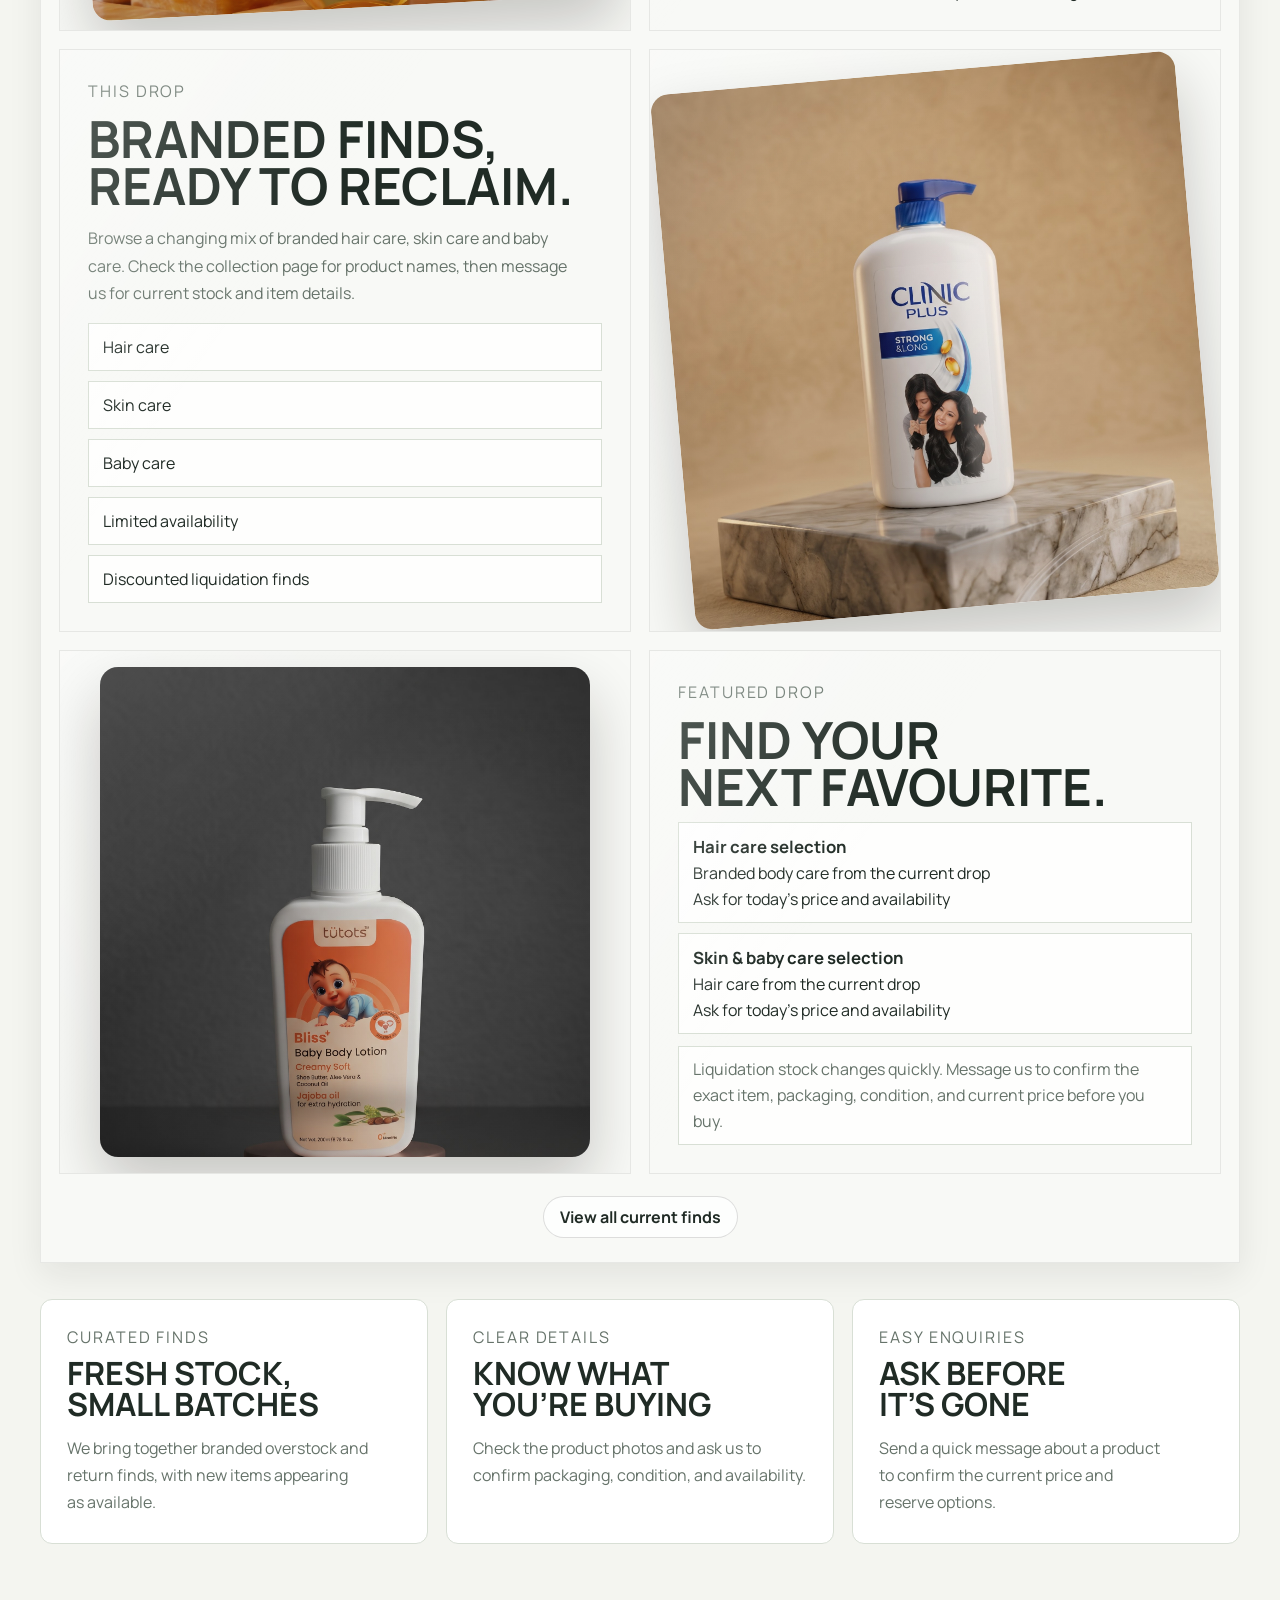
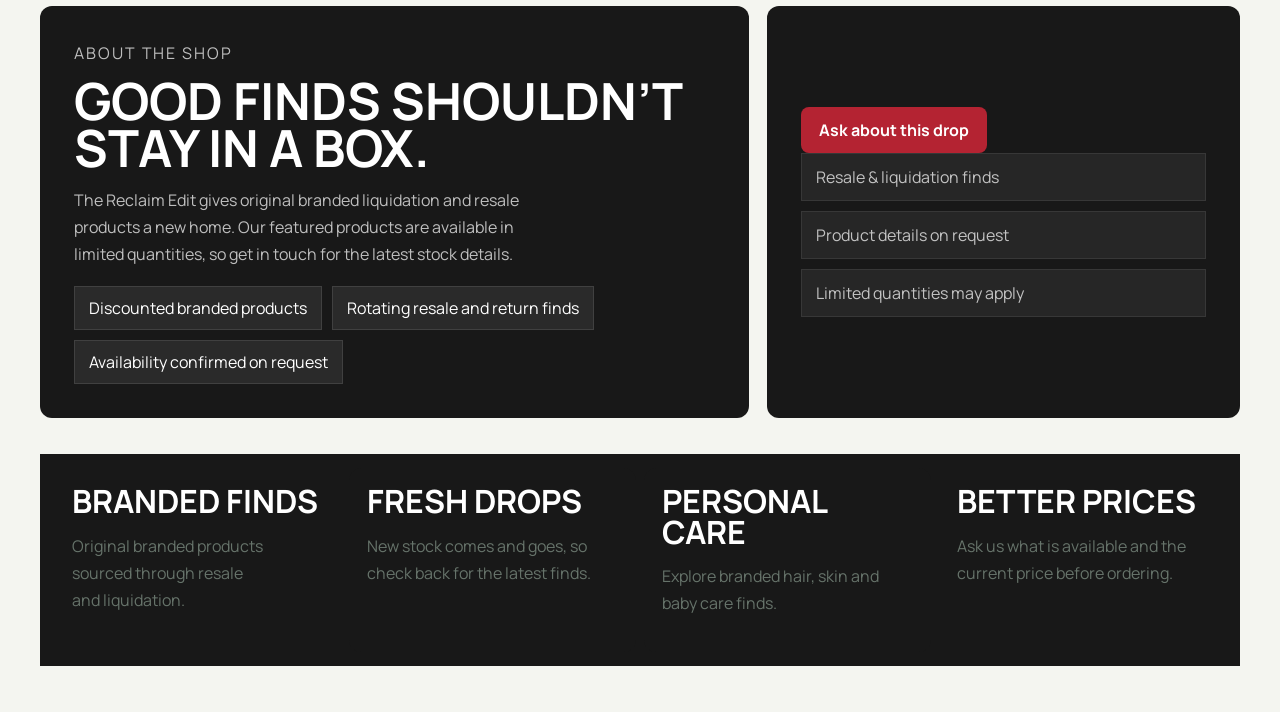
==== commit f8431790: "Add clean store URL" ====
--- a/index.html
+++ b/index.html
@@ -15,9 +15,9 @@
     <div class="wrap topbar-inner">
       <a class="brand" href="index.html">THE RECLAIM EDIT</a>
       <nav class="nav" aria-label="Primary navigation">
-        <a href="index.html">Home</a><a href="store.html">Shop Finds</a><a href="#about">Our Story</a><a href="#contact">Contact</a>
+        <a href="index.html">Home</a><a href="/store">Shop Finds</a><a href="#about">Our Story</a><a href="#contact">Contact</a>
       </nav>
-      <a class="nav-cta" href="store.html">Shop the drop</a>
+      <a class="nav-cta" href="/store">Shop the drop</a>
     </div>
   </header>
 
@@ -29,7 +29,7 @@
           <h1>BIG FINDS.<br><span>SMALL PRICES.</span></h1>
           <p class="hero-subtext">Branded essentials, rescued from the returns and overstock cycle.</p>
           <p class="hero-body">Welcome to The Reclaim Edit: a resale and liquidation hub for branded finds at better prices. Browse hair care, skin care and baby care, with new products added as they land.</p>
-          <div class="hero-actions"><a class="primary-btn" href="store.html">Shop the finds</a><a class="ghost-btn" href="#about">How it works</a></div>
+          <div class="hero-actions"><a class="primary-btn" href="/store">Shop the finds</a><a class="ghost-btn" href="#about">How it works</a></div>
           <div class="hero-pills"><span>Limited liquidation drops</span><span>Product details up front</span><span>Message to check availability</span></div>
           <div class="hero-rating"><span class="stars">★ ★ ★</span><span>Thoughtful finds, ready for a new home</span></div>
         </div>
@@ -63,7 +63,7 @@
             <div class="product-note">Liquidation stock changes quickly. Message us to confirm the exact item, packaging, condition, and current price before you buy.</div>
           </article>
         </div>
-        <div class="scroll-cta"><a class="ghost-btn compact" href="store.html">View all current finds</a></div>
+        <div class="scroll-cta"><a class="ghost-btn compact" href="/store">View all current finds</a></div>
       </div>
     </section>
 
--- a/styles.css
+++ b/styles.css
@@ -113,12 +113,12 @@
 h1,
 h2,
 h3 {
-  font-family: "Barlow Condensed", sans-serif;
+  font-family: "Manrope", sans-serif;
 }
 
 .brand {
   font-size: 2rem;
-  font-weight: 800;
+  font-weight: 700;
   text-decoration: none;
   letter-spacing: 0.02em;
   color: var(--dark);
@@ -148,7 +148,7 @@
   padding: 0 18px;
   border-radius: 999px;
   text-decoration: none;
-  font-weight: 800;
+  font-weight: 700;
   transition: transform 0.25s ease, box-shadow 0.25s ease, border-color 0.25s ease, background-color 0.25s ease;
 }
 
@@ -163,7 +163,7 @@
   background: #fff;
   color: var(--ink);
   font: inherit;
-  font-weight: 800;
+  font-weight: 700;
   cursor: pointer;
   white-space: nowrap;
 }
@@ -899,7 +899,7 @@
   background: var(--accent);
   color: #fff;
   font: inherit;
-  font-weight: 800;
+  font-weight: 700;
   cursor: pointer;
 }
 
@@ -914,7 +914,7 @@
   margin: 0;
   color: #fff;
   font-size: 1.05rem;
-  font-weight: 800;
+  font-weight: 700;
 }
 
 .category-filters {
@@ -1150,7 +1150,7 @@
 
 .cart-panel-heading h2 {
   margin: 0;
-  font: 800 1.5rem "Manrope", sans-serif;
+  font: 700 1.5rem "Manrope", sans-serif;
 }
 
 .cart-clear,
@@ -1159,7 +1159,7 @@
   background: transparent;
   color: #ff6873;
   font: inherit;
-  font-weight: 800;
+  font-weight: 700;
   text-decoration: underline;
   cursor: pointer;
 }
@@ -1186,11 +1186,11 @@
 .cart-line-main small { color: rgba(255,255,255,.58); }
 .cart-quantity { display: inline-flex; align-items: center; gap: 8px; }
 .cart-quantity button { width: 28px; height: 28px; border: 1px solid rgba(255,255,255,.22); border-radius: 50%; background: transparent; color: #fff; font: inherit; cursor: pointer; }
-.cart-quantity output { min-width: 1.5em; text-align: center; font-weight: 800; }
+.cart-quantity output { min-width: 1.5em; text-align: center; font-weight: 700; }
 .cart-items .cart-remove { padding: 5px 8px; border: 0; background: transparent; color: #ff8992; font: inherit; cursor: pointer; }
 
 .order-filters { display: grid; grid-template-columns: minmax(0,1fr) 140px; gap: 10px; margin: 16px 0; }
-.order-filters label, .catalog-filters label { display: grid; gap: 5px; color: #73757a; font-size: .72rem; font-weight: 800; }
+.order-filters label, .catalog-filters label { display: grid; gap: 5px; color: #73757a; font-size: .72rem; font-weight: 700; }
 .order-filters input, .order-filters select, .catalog-filters select { min-width: 0; min-height: 38px; padding: 0 10px; border: 1px solid #dddde1; border-radius: 8px; background: #fff; color: #292a2f; font: 600 .78rem "Manrope",sans-serif; }
 .saved-product-list { display: grid; gap: 9px; margin: 16px 0; padding: 0; list-style: none; }
 .saved-product-row { display: grid; grid-template-columns: 58px minmax(0,1fr) auto; align-items: center; gap: 10px; padding: 9px; border: 1px solid rgba(255,255,255,.12); border-radius: 10px; background: rgba(255,255,255,.04); }
@@ -1199,7 +1199,7 @@
 .saved-product-row small { display: block; margin-top: 3px; color: rgba(255,255,255,.58); }
 .saved-product-row button { padding: 7px 9px; border: 1px solid rgba(255,255,255,.22); border-radius: 7px; background: transparent; color: #fff; font: 700 .72rem "Manrope",sans-serif; cursor: pointer; }
 .saved-product-row button:hover { border-color: #ed1b2e; }
-.order-reorder-button { display: block; margin: 9px 0 0 auto; padding: 7px 10px; border: 1px solid #ed1b2e; border-radius: 7px; background: transparent; color: #ed1b2e; font: 800 .72rem "Manrope",sans-serif; cursor: pointer; }
+.order-reorder-button { display: block; margin: 9px 0 0 auto; padding: 7px 10px; border: 1px solid #ed1b2e; border-radius: 7px; background: transparent; color: #ed1b2e; font: 700 .72rem "Manrope",sans-serif; cursor: pointer; }
 
 .cart-note,
 .cart-status {
@@ -1219,7 +1219,7 @@
   padding: 0 16px;
   background: var(--accent);
   color: #fff;
-  font-weight: 800;
+  font-weight: 700;
   text-decoration: none;
 }
 
@@ -1270,7 +1270,7 @@
   min-height: 42px;
   margin-bottom: 18px;
   color: #f4f1ee;
-  font-weight: 800;
+  font-weight: 700;
   text-decoration: none;
 }
 
@@ -1310,7 +1310,7 @@
   margin: 0 0 10px;
   color: #ff4652;
   font-size: 0.78rem;
-  font-weight: 800;
+  font-weight: 700;
   letter-spacing: 0.14em;
   text-transform: uppercase;
 }
@@ -1318,7 +1318,7 @@
 .product-detail-copy h1 {
   margin: 0 0 20px;
   color: #fff;
-  font: 800 clamp(2rem, 4vw, 3.2rem)/1.02 "Barlow Condensed", sans-serif;
+  font: 700 clamp(2rem, 4vw, 3.2rem)/1.02 "Manrope", sans-serif;
   text-transform: uppercase;
 }
 
@@ -1326,7 +1326,7 @@
   margin: 0 0 22px;
   color: #fff;
   font-size: 1.1rem;
-  font-weight: 800;
+  font-weight: 700;
 }
 
 .product-detail-note {
@@ -1350,7 +1350,7 @@
   justify-content: space-between;
   gap: 12px;
   color: #fff;
-  font: 800 1.45rem/1.1 "Barlow Condensed", sans-serif;
+  font: 700 1.45rem/1.1 "Manrope", sans-serif;
   text-transform: uppercase;
   cursor: pointer;
   list-style: none;
@@ -1392,7 +1392,7 @@
 
 .product-specs a {
   color: #ff4652;
-  font-weight: 800;
+  font-weight: 700;
 }
 
 .product-specs-unverified,
@@ -1424,7 +1424,7 @@
   background: var(--accent);
   color: #fff;
   font: inherit;
-  font-weight: 800;
+  font-weight: 700;
   text-decoration: none;
   cursor: pointer;
 }
@@ -1463,7 +1463,7 @@
 .product-feedback h2 {
   margin: 0;
   color: #fff;
-  font: 800 1.5rem "Barlow Condensed", sans-serif;
+  font: 700 1.5rem "Manrope", sans-serif;
   text-transform: uppercase;
 }
 
@@ -1471,7 +1471,7 @@
   margin: 0 0 5px;
   color: #ff6975;
   font-size: 0.7rem;
-  font-weight: 800;
+  font-weight: 700;
   letter-spacing: 0.12em;
   text-transform: uppercase;
 }
@@ -1480,7 +1480,7 @@
   margin: 14px 0 2px;
   color: #fff;
   font-size: 1.8rem;
-  font-weight: 800;
+  font-weight: 700;
 }
 
 .review-score span {
@@ -1501,7 +1501,7 @@
   margin-top: 8px;
   color: #ff858e;
   font-size: 0.82rem;
-  font-weight: 800;
+  font-weight: 700;
 }
 
 .comments-heading-row,
@@ -1587,7 +1587,7 @@
   margin-bottom: 8px;
   color: #fff;
   font-size: 0.86rem;
-  font-weight: 800;
+  font-weight: 700;
 }
 
 .rating-picker {
@@ -1654,7 +1654,7 @@
   background: var(--accent);
   color: #fff;
   font: inherit;
-  font-weight: 800;
+  font-weight: 700;
   cursor: pointer;
 }
 
@@ -1778,7 +1778,7 @@
   background: linear-gradient(180deg, #ff4653, var(--accent));
   color: #fff;
   font-size: 0.78rem;
-  font-weight: 800;
+  font-weight: 700;
   letter-spacing: 0.08em;
   text-transform: uppercase;
 }
@@ -1911,7 +1911,7 @@
   background: #fff;
   color: #272323;
   font: inherit;
-  font-weight: 800;
+  font-weight: 700;
   cursor: pointer;
 }
 
@@ -1928,7 +1928,7 @@
 .google-mark {
   font-family: Arial, sans-serif;
   font-size: 1.2rem;
-  font-weight: 800;
+  font-weight: 700;
   background: conic-gradient(from -45deg, #4285f4 0 25%, #34a853 0 50%, #fbbc05 0 75%, #ea4335 0);
   background-clip: text;
   -webkit-background-clip: text;
@@ -1983,7 +1983,7 @@
 .seller-card h1,
 .seller-orders h2 {
   margin: 4px 0 12px;
-  font-family: "Barlow Condensed", sans-serif;
+  font-family: "Manrope", sans-serif;
   font-size: clamp(2rem, 5vw, 3rem);
 }
 
@@ -2092,7 +2092,7 @@
 .seller-order-status {
   color: #ffd16e;
   font-size: 0.8rem;
-  font-weight: 800;
+  font-weight: 700;
   text-transform: capitalize;
 }
 
@@ -2139,7 +2139,7 @@
   background: rgba(255, 255, 255, 0.08);
   color: #fff;
   text-decoration: none;
-  font-weight: 800;
+  font-weight: 700;
   transition: background-color 0.25s ease, box-shadow 0.25s ease, transform 0.25s ease;
 }
 
@@ -2163,7 +2163,7 @@
   color: #fff;
   font: inherit;
   font-size: 0.84rem;
-  font-weight: 800;
+  font-weight: 700;
   text-align: center;
   text-decoration: none;
   cursor: pointer;
@@ -2336,7 +2336,7 @@
   background: #e31b2b;
   box-shadow: 0 8px 24px rgba(60, 12, 18, 0.26);
   color: #fff;
-  font: 800 0.82rem "Manrope", sans-serif;
+  font: 700 0.82rem "Manrope", sans-serif;
   cursor: pointer;
 }
 
@@ -2415,7 +2415,7 @@
 
 .help-bot-message.is-bot { align-self: flex-start; border: 1px solid #e6e6e8; background: #fff; }
 .help-bot-message.is-user { align-self: flex-end; background: #fcebed; }
-.help-bot-message a { display: inline-block; margin-top: 6px; color: #b51f31; font-weight: 800; text-underline-offset: 2px; }
+.help-bot-message a { display: inline-block; margin-top: 6px; color: #b51f31; font-weight: 700; text-underline-offset: 2px; }
 
 .help-bot-suggestions {
   display: flex;
@@ -2438,7 +2438,7 @@
 
 .help-bot-form { display: flex; gap: 8px; padding: 10px 12px 12px; border-top: 1px solid #eee; }
 .help-bot-form input { min-width: 0; flex: 1; padding: 10px 12px; border: 1px solid #dedee2; border-radius: 8px; font: 400 0.75rem "Manrope", sans-serif; }
-.help-bot-form button { padding: 0 14px; border: 0; border-radius: 8px; background: #e31b2b; color: #fff; font: 800 0.72rem "Manrope", sans-serif; cursor: pointer; }
+.help-bot-form button { padding: 0 14px; border: 0; border-radius: 8px; background: #e31b2b; color: #fff; font: 700 0.72rem "Manrope", sans-serif; cursor: pointer; }
 
 @media (max-width: 600px) {
   .help-bot { right: 14px; bottom: max(78px, calc(env(safe-area-inset-bottom) + 68px)); }
@@ -2798,7 +2798,7 @@
   border-radius: 50%;
   background: rgba(237, 27, 46, 0.16);
   color: #ff6975;
-  font-weight: 800;
+  font-weight: 700;
 }
 
 .drawer-icon svg {
@@ -2862,7 +2862,7 @@
   background: transparent;
   color: #ff858e;
   font: inherit;
-  font-weight: 800;
+  font-weight: 700;
   cursor: pointer;
 }
 
@@ -2928,7 +2928,7 @@
   background: var(--accent);
   color: #fff;
   font: inherit;
-  font-weight: 800;
+  font-weight: 700;
   cursor: pointer;
 }
 
@@ -3058,7 +3058,7 @@
 
 .order-cancel-dialog h2 {
   margin: 0;
-  font-family: "Barlow Condensed", sans-serif;
+  font-family: "Manrope", sans-serif;
   font-size: 1.8rem;
 }
 
@@ -3104,7 +3104,7 @@
   border-radius: 7px;
   font: inherit;
   font-size: 0.82rem;
-  font-weight: 800;
+  font-weight: 700;
   cursor: pointer;
 }
 
@@ -3208,7 +3208,7 @@
 
 .store-page .drawer-heading .mini-kicker {
   font-size: 0.68rem;
-  font-weight: 800;
+  font-weight: 700;
   letter-spacing: 0.18em;
 }
 
@@ -3444,6 +3444,7 @@
   }
 }
 
+
 /* Product pages: image-led split layout with catalog-matched recommendations. */
 .product-detail-page {
   color: #222327;
@@ -3501,7 +3502,7 @@
   gap: 4px;
   margin: 0 0 26px;
   color: #fff;
-  font: 800 1.06rem/1 "Barlow Condensed", sans-serif;
+  font: 700 1.06rem/1 "Manrope", sans-serif;
   letter-spacing: 0.06em;
 }
 
@@ -3542,7 +3543,7 @@
   padding: 0 0 11px;
   color: rgba(255, 255, 255, 0.6);
   font-size: 0.64rem;
-  font-weight: 800;
+  font-weight: 700;
   letter-spacing: 0.07em;
   text-decoration: none;
   text-transform: uppercase;
@@ -3633,7 +3634,7 @@
   margin: 0 0 4px;
   color: #c31c2a;
   font-size: 0.66rem;
-  font-weight: 800;
+  font-weight: 700;
   letter-spacing: 0.12em;
   text-transform: uppercase;
 }
@@ -3641,14 +3642,14 @@
 .recommendations-heading-row h2 {
   margin: 0;
   color: #202126;
-  font: 800 clamp(1.65rem, 3vw, 2.2rem)/1 "Barlow Condensed", sans-serif;
+  font: 700 clamp(1.65rem, 3vw, 2.2rem)/1 "Manrope", sans-serif;
   text-transform: uppercase;
 }
 
 .recommendations-heading-row > a {
   color: #b71927;
   font-size: 0.78rem;
-  font-weight: 800;
+  font-weight: 700;
   text-decoration: none;
 }
 
@@ -3708,7 +3709,7 @@
   margin: 0 0 5px;
   color: #bd1b29;
   font-size: 0.61rem;
-  font-weight: 800;
+  font-weight: 700;
   letter-spacing: 0.08em;
   text-transform: uppercase;
 }
@@ -3718,7 +3719,7 @@
   min-height: 2.45em;
   overflow: hidden;
   color: #25262a;
-  font: 700 1rem/1.22 "Barlow Condensed", sans-serif;
+  font: 700 1rem/1.22 "Manrope", sans-serif;
   text-decoration: none;
   -webkit-box-orient: vertical;
   -webkit-line-clamp: 2;
@@ -3752,7 +3753,7 @@
   border-radius: 5px;
   background: transparent;
   color: #ae1724;
-  font: 800 0.64rem/1.2 "Manrope", sans-serif;
+  font: 700 0.64rem/1.2 "Manrope", sans-serif;
   text-align: center;
   text-decoration: none;
   cursor: pointer;
@@ -4029,7 +4030,7 @@
   background: #fff;
   color: #35363b;
   font-size: 0;
-  font-weight: 800;
+  font-weight: 700;
   transform: none;
   transition: background 150ms ease, border-color 150ms ease, color 150ms ease;
 }
@@ -4270,7 +4271,7 @@
   border-radius: 8px;
   background: #202126;
   color: #fff;
-  font-weight: 800;
+  font-weight: 700;
   text-decoration: none;
 }
 
@@ -4290,9 +4291,9 @@
   justify-self: start;
   gap: 9px;
   color: #161719;
-  font-family: "Barlow Condensed", sans-serif;
+  font-family: "Manrope", sans-serif;
   font-size: 1.7rem;
-  font-weight: 800;
+  font-weight: 700;
   letter-spacing: 0.015em;
   line-height: 0.88;
   text-decoration: none;
@@ -4391,7 +4392,7 @@
   margin: 0 0 4px;
   color: #ba1d2a;
   font-size: 0.66rem;
-  font-weight: 800;
+  font-weight: 700;
   letter-spacing: 0.14em;
   text-transform: uppercase;
 }
@@ -4399,7 +4400,7 @@
 .store-subheading h2 {
   margin: 0;
   color: #202126;
-  font: 800 clamp(1.55rem, 2.5vw, 2rem)/1 "Barlow Condensed", sans-serif;
+  font: 700 clamp(1.55rem, 2.5vw, 2rem)/1 "Manrope", sans-serif;
   text-transform: uppercase;
 }
 
@@ -4407,7 +4408,7 @@
 .store-view-all {
   color: #b71927;
   font-size: 0.78rem;
-  font-weight: 800;
+  font-weight: 700;
   text-decoration: none;
 }
 
@@ -4481,7 +4482,7 @@
   margin: 0 0 3px;
   color: #ba1d2a;
   font-size: 0.64rem;
-  font-weight: 800;
+  font-weight: 700;
   letter-spacing: 0.13em;
   text-transform: uppercase;
 }
@@ -4489,7 +4490,7 @@
 .featured-shelf-heading h2 {
   margin: 0;
   color: #202126;
-  font: 800 1.7rem/1 "Barlow Condensed", sans-serif;
+  font: 700 1.7rem/1 "Manrope", sans-serif;
   text-transform: uppercase;
 }
 
@@ -4557,7 +4558,7 @@
   background: #fff;
   color: #27282c;
   font-size: 0.72rem;
-  font-weight: 800;
+  font-weight: 700;
   text-align: left;
   box-shadow: 0 3px 12px rgba(24, 24, 28, 0.035);
   transition: border-color 160ms ease, box-shadow 160ms ease, transform 160ms ease;
@@ -4630,7 +4631,7 @@
   border-radius: 50%;
   color: #b71c2a;
   font-size: 1.2rem;
-  font-weight: 800;
+  font-weight: 700;
 }
 
 .assurance-item > span:last-child {
@@ -4668,7 +4669,7 @@
 
 .store-page .catalog-title {
   color: #202126;
-  font: 800 clamp(1.8rem, 3vw, 2.4rem)/1 "Barlow Condensed", sans-serif;
+  font: 700 clamp(1.8rem, 3vw, 2.4rem)/1 "Manrope", sans-serif;
   text-transform: uppercase;
 }
 
@@ -4682,7 +4683,7 @@
 
 .catalog-filters { display: flex; align-items: end; gap: 10px; margin: 0 0 16px; }
 .catalog-filters label { min-width: 150px; }
-.catalog-filters button { min-height: 38px; padding: 0 12px; border: 1px solid #dddde1; border-radius: 8px; background: white; color: #8c1d29; font: 800 .72rem "Manrope",sans-serif; cursor: pointer; }
+.catalog-filters button { min-height: 38px; padding: 0 12px; border: 1px solid #dddde1; border-radius: 8px; background: white; color: #8c1d29; font: 700 .72rem "Manrope",sans-serif; cursor: pointer; }
 .wishlist-toggle { position: absolute; z-index: 2; top: 10px; right: 10px; display: grid; width: 36px; height: 36px; place-items: center; border: 1px solid rgba(30,30,30,.1); border-radius: 50%; background: rgba(255,255,255,.94); color: #a51d2a; font-size: 1.35rem; line-height: 1; cursor: pointer; box-shadow: 0 3px 12px rgba(0,0,0,.12); }
 .wishlist-toggle[aria-pressed="true"] { background: #e31b2b; color: #fff; }
 .store-image-wrap { position: relative; }
@@ -4799,7 +4800,7 @@
   height: 2.5em;
   margin-bottom: 8px;
   color: #25262a;
-  font: 700 1.04rem/1.2 "Barlow Condensed", sans-serif;
+  font: 700 1.04rem/1.2 "Manrope", sans-serif;
   -webkit-line-clamp: 2;
 }
 
@@ -4821,7 +4822,7 @@
 .sale-price-current {
   color: #c51f31;
   font-size: 1.15em;
-  font-weight: 800;
+  font-weight: 700;
 }
 
 .sale-price-meta {
@@ -4841,7 +4842,7 @@
 .sale-price-discount {
   color: #20724a;
   font-size: 0.9em;
-  font-weight: 800;
+  font-weight: 700;
 }
 
 .sale-price-size {
@@ -5455,3 +5456,1082 @@
     object-position: center !important;
   }
 }
+
+/* Shared Lootbox design system and the refreshed storefront home page. */
+:root {
+  --bg: #f4f5f0;
+  --panel: #ffffff;
+  --paper: #ffffff;
+  --ink: #202b25;
+  --muted: #66736a;
+  --line: #d8dfd5;
+  --accent: #b42332;
+  --accent-deep: #8f1d2a;
+  --dark: #181818;
+  --dark-soft: #272727;
+  --shadow: 0 12px 32px rgba(24, 24, 24, 0.08);
+  --wrap: min(1200px, calc(100% - 32px));
+}
+
+html {
+  scroll-behavior: smooth;
+  scroll-padding-top: 96px;
+}
+
+body,
+body * {
+  background-image: none !important;
+}
+
+body {
+  color: var(--ink);
+  background-color: var(--bg);
+  font-family: "Manrope", sans-serif;
+}
+
+body::before,
+body::after {
+  display: none;
+}
+
+h1,
+h2,
+h3,
+.brand,
+.store-brand,
+.nav a,
+.kicker,
+.mini-kicker,
+.drawer-heading h2,
+.drawer-view h3,
+.store-header h2,
+.store-subheading h2,
+.catalog-title,
+.store-card-body h3,
+.product-detail-copy h1,
+.product-detail-brand,
+.product-recommendations h2,
+.product-comments h2,
+.seller-card h1,
+.seller-orders h2 {
+  font-family: "Manrope", sans-serif;
+  text-wrap: balance;
+}
+
+h1,
+h2,
+h3,
+.brand,
+.store-brand,
+.seller-card h1,
+.seller-orders h2,
+.product-detail-copy h1 {
+  font-weight: 700;
+}
+
+p,
+li {
+  text-wrap: pretty;
+}
+
+a,
+button,
+input,
+select,
+textarea {
+  font-family: inherit;
+}
+
+:focus-visible {
+  outline: 2px solid var(--accent);
+  outline-offset: 3px;
+}
+
+.nav-cta,
+.primary-btn,
+.detail-cart,
+.store-page .buy-now,
+.store-cart-btn,
+.profile-save,
+.google-sign-in,
+.cancel-confirm-button,
+.search-button {
+  border-radius: 8px;
+  background-color: var(--accent);
+  color: #fff;
+  box-shadow: none;
+  font-weight: 700;
+  transition: transform 500ms cubic-bezier(0.22, 1, 0.36, 1), background-color 300ms cubic-bezier(0.22, 1, 0.36, 1), color 300ms cubic-bezier(0.22, 1, 0.36, 1), border-color 300ms cubic-bezier(0.22, 1, 0.36, 1);
+}
+
+.nav-cta:hover,
+.primary-btn:hover,
+.detail-cart:hover,
+.store-page .buy-now:hover,
+.store-cart-btn:hover,
+.profile-save:hover,
+.google-sign-in:hover,
+.cancel-confirm-button:hover,
+.search-button:hover {
+  background-color: var(--accent-deep);
+  transform: translateY(-2px);
+}
+
+.nav-cta:active,
+.primary-btn:active,
+.detail-cart:active,
+.store-page .buy-now:active,
+.store-cart-btn:active,
+.profile-save:active,
+.google-sign-in:active,
+.cancel-confirm-button:active,
+.search-button:active {
+  transform: translateY(1px) scale(0.98);
+}
+
+.ghost-btn,
+.store-btn,
+.home-text-link,
+.product-detail-back,
+.product-detail-tabs a,
+.home-nav a,
+.home-footer-links a {
+  transition: color 300ms cubic-bezier(0.22, 1, 0.36, 1), background-color 300ms cubic-bezier(0.22, 1, 0.36, 1), border-color 300ms cubic-bezier(0.22, 1, 0.36, 1), transform 500ms cubic-bezier(0.22, 1, 0.36, 1);
+}
+
+.home-skip-link {
+  position: fixed;
+  z-index: 2000;
+  top: 8px;
+  left: 8px;
+  transform: translateY(-160%);
+  padding: 8px 12px;
+  border-radius: 4px;
+  background-color: #181818;
+  color: #fff;
+  font-size: 14px;
+  font-weight: 700;
+}
+
+.home-skip-link:focus {
+  transform: translateY(0);
+}
+
+.home-topbar {
+  position: sticky;
+  top: 8px;
+  z-index: 30;
+  width: min(1200px, calc(100% - 32px));
+  margin: 8px auto 0;
+  border: 1px solid rgba(32, 43, 37, 0.1);
+  border-radius: 12px;
+  background-color: rgba(255, 255, 255, 0.96);
+  backdrop-filter: blur(16px);
+}
+
+.home-topbar .topbar-inner {
+  min-height: 64px;
+  gap: 24px;
+}
+
+.home-topbar .store-brand,
+.home-footer .store-brand {
+  gap: 8px;
+  color: #181818;
+  font-size: 18px;
+  line-height: 1;
+}
+
+.home-topbar .store-brand svg,
+.home-footer .store-brand svg {
+  width: 30px;
+  height: 30px;
+  fill: none;
+  stroke: var(--accent);
+  stroke-linecap: round;
+  stroke-linejoin: round;
+  stroke-width: 2;
+}
+
+.home-topbar .store-brand small,
+.home-footer .store-brand small {
+  margin-top: 4px;
+  font-size: 9px;
+  font-weight: 500;
+  letter-spacing: 0.12em;
+}
+
+.home-nav {
+  display: flex;
+  flex: 1;
+  align-items: center;
+  justify-content: center;
+  gap: 24px;
+}
+
+.home-nav a {
+  position: relative;
+  padding: 8px 0;
+  color: #434b45;
+  font-size: 14px;
+  font-weight: 600;
+  text-decoration: none;
+  white-space: nowrap;
+}
+
+.home-nav a:hover,
+.home-nav a[aria-current="page"] {
+  color: var(--accent);
+}
+
+.home-nav a[aria-current="page"]::after {
+  position: absolute;
+  right: 0;
+  bottom: 0;
+  left: 0;
+  height: 2px;
+  background-color: var(--accent);
+  content: "";
+}
+
+.home-topbar .nav-cta {
+  min-height: 40px;
+  padding: 8px 12px;
+  border-radius: 8px;
+  font-size: 14px;
+  text-decoration: none;
+  white-space: nowrap;
+}
+
+.home-hero {
+  padding: 64px 0 48px;
+}
+
+.home-hero-grid {
+  display: grid;
+  grid-template-columns: minmax(0, 0.92fr) minmax(0, 1.08fr);
+  align-items: center;
+  gap: 48px;
+  min-height: 500px;
+  padding-top: 0;
+  padding-bottom: 0;
+}
+
+.home-hero-copy {
+  padding: 0;
+}
+
+.home-hero-copy > * {
+  opacity: 1;
+  animation: none;
+}
+
+.home-hero-copy .mini-kicker,
+.home-section-heading .mini-kicker,
+.home-tagline-wrap .mini-kicker,
+.home-how-intro .mini-kicker,
+.home-final-cta .mini-kicker {
+  margin-bottom: 12px;
+  color: var(--accent);
+  font-size: 12px;
+  font-weight: 700;
+  letter-spacing: 0.12em;
+}
+
+.home-hero-copy h1 {
+  max-width: 680px;
+  font-size: clamp(36px, 5vw, 60px);
+  line-height: 1;
+  letter-spacing: -0.04em;
+  text-transform: none;
+  background-image: linear-gradient(90deg, #000000, #666666) !important;
+  background-clip: text;
+  color: transparent;
+  -webkit-background-clip: text;
+}
+
+.home-hero-copy h1 span {
+  background-image: inherit;
+  background-clip: text;
+  color: transparent;
+  -webkit-background-clip: text;
+}
+
+.home-hero-lede {
+  max-width: 56ch;
+  margin: 24px 0 8px;
+  color: #29332d;
+  font-size: 20px;
+  font-weight: 600;
+  line-height: 28px;
+}
+
+.home-hero-body {
+  max-width: 60ch;
+  margin: 8px 0 0;
+  color: #59665e;
+  font-size: 16px;
+  line-height: 24px;
+}
+
+.home-hero-actions {
+  display: flex;
+  flex-wrap: wrap;
+  align-items: center;
+  gap: 16px;
+  margin-top: 24px;
+}
+
+.home-hero-actions .primary-btn {
+  min-height: 44px;
+  padding: 8px 16px;
+  border-radius: 8px;
+  font-size: 16px;
+  font-weight: 700;
+}
+
+.home-text-link {
+  color: #27352c;
+  font-size: 14px;
+  font-weight: 700;
+  text-decoration-thickness: 1px;
+  text-underline-offset: 4px;
+}
+
+.home-text-link:hover {
+  color: var(--accent);
+}
+
+.home-proof-line {
+  display: flex;
+  align-items: center;
+  gap: 8px;
+  margin: 24px 0 0;
+  color: #59665e;
+  font-size: 12px;
+  font-weight: 600;
+  line-height: 16px;
+}
+
+.home-proof-mark {
+  display: inline-grid;
+  width: 20px;
+  height: 20px;
+  place-items: center;
+  border: 1px solid var(--line);
+  border-radius: 50%;
+  color: var(--accent);
+}
+
+.home-hero-visual {
+  padding: 0;
+}
+
+.home-visual-caption {
+  position: absolute;
+  right: 16px;
+  bottom: 16px;
+  z-index: 2;
+  margin: 0;
+  padding: 8px 12px;
+  border-radius: 4px;
+  background-color: rgba(255, 255, 255, 0.94);
+  color: #303a33;
+  font-size: 12px;
+  font-weight: 600;
+}
+
+.home-tagline-section {
+  padding: 64px 0;
+  background-color: #181818;
+  color: #fff;
+}
+
+.home-tagline-wrap {
+  max-width: 1200px;
+}
+
+.home-tagline-wrap .mini-kicker {
+  color: #e4a6aa;
+}
+
+.home-tagline {
+  max-width: 680px;
+  margin: 0;
+  color: rgba(255, 255, 255, 0.3);
+  font-size: clamp(30px, 5vw, 48px);
+  font-weight: 700;
+  line-height: 1;
+  letter-spacing: -0.03em;
+  text-wrap: balance;
+}
+
+.tagline-line {
+  display: block;
+}
+
+.tagline-word {
+  display: inline-block;
+  opacity: 0.34;
+  transition: opacity 650ms cubic-bezier(0.22, 1, 0.36, 1), color 650ms cubic-bezier(0.22, 1, 0.36, 1);
+}
+
+.tagline-word.is-visible {
+  color: #fff;
+  opacity: 1;
+}
+
+.home-benefits-section,
+.home-how-section,
+.home-faq-section {
+  padding: 64px 0;
+}
+
+.home-section-heading {
+  max-width: 680px;
+  margin-bottom: 32px;
+}
+
+.home-section-heading h2,
+.home-how-intro h2,
+.home-final-cta h2 {
+  margin: 0;
+  color: #202b25;
+  font-size: clamp(24px, 3vw, 36px);
+  line-height: 1.12;
+  letter-spacing: -0.03em;
+}
+
+.home-benefits-grid {
+  display: grid;
+  grid-template-columns: minmax(0, 1fr) minmax(0, 1fr);
+  align-items: stretch;
+  gap: 16px 32px;
+}
+
+.home-benefit {
+  display: grid;
+  grid-template-columns: 40px minmax(0, 1fr);
+  gap: 16px;
+  padding: 24px 0;
+  border-bottom: 1px solid var(--line);
+}
+
+.home-benefit-featured {
+  grid-row: span 2;
+  align-content: start;
+  padding: 32px;
+  border: 1px solid var(--line);
+  border-radius: 12px;
+  background-color: #fff;
+}
+
+.home-benefit-index,
+.home-steps li > span {
+  color: var(--accent);
+  font-size: 12px;
+  font-weight: 700;
+  letter-spacing: 0.08em;
+}
+
+.home-benefit h3,
+.home-steps h3,
+.home-faq-grid h3 {
+  margin: 0 0 8px;
+  color: #202b25;
+  font-size: 18px;
+  line-height: 28px;
+}
+
+.home-benefit p,
+.home-steps p,
+.home-faq-grid p {
+  max-width: 60ch;
+  margin: 0;
+  color: #59665e;
+  font-size: 14px;
+  line-height: 20px;
+}
+
+.home-benefit-photo-pair {
+  display: grid;
+  grid-column: 2;
+  grid-template-columns: repeat(3, minmax(0, 1fr));
+  align-self: end;
+  gap: 8px;
+  padding-top: 8px;
+}
+
+.home-benefit-photo-pair img {
+  display: block;
+  width: 100%;
+  aspect-ratio: 1;
+  object-fit: contain;
+  border: 1px solid var(--line);
+  border-radius: 8px;
+  background-color: #fff;
+}
+
+.home-how-section {
+  background-color: #fff;
+}
+
+.home-how-grid {
+  display: grid;
+  grid-template-columns: minmax(0, 0.82fr) minmax(0, 1.18fr);
+  gap: 64px;
+  align-items: start;
+}
+
+.home-how-intro > p:not(.mini-kicker) {
+  max-width: 50ch;
+  margin: 16px 0 24px;
+  color: #59665e;
+  font-size: 16px;
+  line-height: 24px;
+}
+
+.home-steps {
+  display: grid;
+  gap: 0;
+  margin: 0;
+  padding: 0;
+  list-style: none;
+}
+
+.home-steps li {
+  display: grid;
+  grid-template-columns: 48px minmax(0, 1fr);
+  gap: 16px;
+  padding: 16px 0;
+  border-bottom: 1px solid var(--line);
+}
+
+.home-steps li:first-child {
+  padding-top: 0;
+}
+
+.home-steps li:last-child {
+  border-bottom: 0;
+}
+
+.home-faq-heading {
+  margin-bottom: 24px;
+}
+
+.home-faq-grid {
+  display: grid;
+  grid-template-columns: repeat(2, minmax(0, 1fr));
+  column-gap: 40px;
+}
+
+.home-faq-grid article {
+  padding: 24px 0;
+  border-top: 1px solid var(--line);
+}
+
+.home-faq-grid h3 {
+  font-size: 16px;
+  line-height: 24px;
+}
+
+.home-final-cta {
+  padding: 48px 0;
+  background-color: #e9eee7;
+}
+
+.home-final-cta-inner {
+  display: flex;
+  align-items: center;
+  justify-content: space-between;
+  gap: 32px;
+}
+
+.home-final-cta-inner > div {
+  max-width: 680px;
+}
+
+.home-final-cta-inner > div > p:last-child {
+  margin: 12px 0 0;
+  color: #59665e;
+  font-size: 14px;
+  line-height: 20px;
+}
+
+.home-footer {
+  padding: 40px 0 24px;
+  background-color: #181818;
+  color: #fff;
+}
+
+.home-footer-inner {
+  display: grid;
+  grid-template-columns: minmax(0, 1.2fr) auto;
+  gap: 24px 48px;
+  align-items: start;
+}
+
+.home-footer .store-brand {
+  color: #fff;
+}
+
+.home-footer-brand > p {
+  max-width: 60ch;
+  margin: 16px 0 0;
+  color: rgba(255, 255, 255, 0.72);
+  font-size: 14px;
+  line-height: 20px;
+}
+
+.home-footer-links {
+  display: grid;
+  gap: 12px;
+  min-width: 160px;
+}
+
+.home-footer-links a {
+  color: rgba(255, 255, 255, 0.82);
+  font-size: 14px;
+  font-weight: 600;
+  text-decoration: none;
+}
+
+.home-footer-links a:hover {
+  color: #fff;
+  text-decoration: underline;
+  text-underline-offset: 4px;
+}
+
+.home-footer-note {
+  grid-column: 1 / -1;
+  margin: 0;
+  padding-top: 16px;
+  border-top: 1px solid rgba(255, 255, 255, 0.14);
+  color: rgba(255, 255, 255, 0.62);
+  font-size: 12px;
+  line-height: 16px;
+}
+
+.not-found-page {
+  display: grid;
+  min-height: 100vh;
+  place-items: center;
+  padding: 24px;
+  background-color: var(--bg);
+}
+
+.not-found-panel {
+  width: min(100%, 560px);
+  padding: 40px;
+  border: 1px solid var(--line);
+  border-radius: 12px;
+  background-color: #fff;
+}
+
+.not-found-panel .store-brand {
+  display: inline-flex;
+  align-items: center;
+  gap: 8px;
+  margin-bottom: 48px;
+  color: #181818;
+  font-size: 18px;
+  font-weight: 700;
+  text-decoration: none;
+}
+
+.not-found-panel .store-brand svg {
+  width: 30px;
+  height: 30px;
+  fill: none;
+  stroke: var(--accent);
+  stroke-linecap: round;
+  stroke-linejoin: round;
+  stroke-width: 2;
+}
+
+.not-found-panel .store-brand small {
+  display: block;
+  margin-top: 4px;
+  font-size: 9px;
+  font-weight: 500;
+  letter-spacing: 0.12em;
+}
+
+.not-found-panel .mini-kicker {
+  margin: 0 0 12px;
+  color: var(--accent);
+  font-size: 12px;
+  font-weight: 700;
+}
+
+.not-found-panel h1 {
+  margin: 0;
+  color: #202b25;
+  font-size: 36px;
+  line-height: 40px;
+  letter-spacing: -0.03em;
+}
+
+.not-found-panel > p:not(.mini-kicker) {
+  max-width: 50ch;
+  margin: 16px 0 24px;
+  color: #59665e;
+  font-size: 16px;
+  line-height: 24px;
+}
+
+.not-found-panel .primary-btn {
+  min-height: 48px;
+  padding: 8px 12px;
+  border-radius: 8px;
+  font-size: 16px;
+  text-decoration: none;
+}
+
+.service-card,
+.footer-card,
+.contact-copy,
+.contact-actions {
+  border-radius: 12px;
+  box-shadow: none;
+}
+
+.service-card {
+  border: 1px solid var(--line);
+  background-color: #fff;
+}
+
+.footer-grid,
+.footer-card,
+.contact-copy,
+.contact-actions,
+.store-shell,
+.product-detail-card,
+.product-detail-copy,
+.account-drawer {
+  background-color: #181818;
+}
+
+.store-shell {
+  border: 1px solid #313131;
+  border-radius: 12px;
+  box-shadow: none;
+}
+
+.filter-block,
+.store-card {
+  border: 1px solid #313131;
+  border-radius: 8px;
+  background-color: #272727;
+}
+
+.store-card {
+  box-shadow: none;
+  transition: transform 500ms cubic-bezier(0.22, 1, 0.36, 1), border-color 300ms cubic-bezier(0.22, 1, 0.36, 1);
+}
+
+.store-card:hover {
+  transform: translateY(-3px);
+  border-color: #555;
+  box-shadow: none;
+}
+
+.product-detail-card {
+  border-color: #313131;
+  border-radius: 12px;
+  box-shadow: none;
+}
+
+.product-detail-copy {
+  background-color: #272727;
+}
+
+.product-detail-page {
+  background-color: var(--bg);
+}
+
+.product-detail-copy h1 {
+  font-size: clamp(24px, 4vw, 36px);
+  line-height: 1.08;
+  letter-spacing: -0.03em;
+  text-transform: none;
+}
+
+.account-drawer,
+.seller-page {
+  background-color: #181818;
+}
+
+.account-drawer {
+  border-right: 1px solid #313131;
+  box-shadow: 12px 0 32px rgba(0, 0, 0, 0.2);
+  transition: transform 500ms cubic-bezier(0.22, 1, 0.36, 1);
+}
+
+.drawer-menu button,
+.drawer-menu .drawer-link {
+  border-radius: 8px;
+}
+
+.seller-card,
+.seller-orders {
+  border-color: #313131;
+  border-radius: 12px;
+  background-color: #1f1f1f;
+  box-shadow: none;
+}
+
+.banner-arrow,
+.banner-dot,
+.menu-toggle,
+.category-button,
+.drawer-close {
+  transition: transform 500ms cubic-bezier(0.22, 1, 0.36, 1), background-color 300ms cubic-bezier(0.22, 1, 0.36, 1), border-color 300ms cubic-bezier(0.22, 1, 0.36, 1), color 300ms cubic-bezier(0.22, 1, 0.36, 1);
+}
+
+.nav-cta:focus-visible,
+.primary-btn:focus-visible,
+.store-page button:focus-visible,
+.store-page a:focus-visible,
+.product-detail-page button:focus-visible,
+.seller-page button:focus-visible,
+.seller-page a:focus-visible {
+  outline: 2px solid var(--accent);
+  outline-offset: 3px;
+}
+
+@media (max-width: 760px) {
+  .home-topbar {
+    top: 4px;
+    margin-top: 4px;
+  }
+
+  .home-topbar .topbar-inner {
+    display: grid;
+    grid-template-columns: minmax(0, 1fr) auto;
+    gap: 4px 12px;
+    padding: 8px 0;
+  }
+
+  .home-nav {
+    grid-column: 1 / -1;
+    justify-content: flex-start;
+    gap: 24px;
+    overflow-x: auto;
+    padding: 0 0 2px;
+    scrollbar-width: none;
+  }
+
+  .home-nav::-webkit-scrollbar {
+    display: none;
+  }
+
+  .home-topbar .nav-cta {
+    display: none;
+  }
+
+  .home-hero {
+    padding: 40px 0 32px;
+  }
+
+  .home-hero-grid,
+  .home-how-grid {
+    grid-template-columns: 1fr;
+    gap: 32px;
+    min-height: 0;
+  }
+
+  .home-tagline-section,
+  .home-benefits-section,
+  .home-how-section,
+  .home-faq-section {
+    padding: 40px 0;
+  }
+
+  .home-benefits-grid {
+    grid-template-columns: 1fr;
+    gap: 0;
+  }
+
+  .home-benefit-featured {
+    grid-row: auto;
+    padding: 24px 0;
+    border: 0;
+    border-bottom: 1px solid var(--line);
+    border-radius: 0;
+    background-color: transparent;
+  }
+
+  .home-benefit-photo-pair {
+    grid-column: auto;
+    margin-top: 16px;
+  }
+
+  .home-faq-grid {
+    grid-template-columns: 1fr;
+    column-gap: 0;
+  }
+
+  .home-final-cta-inner {
+    align-items: flex-start;
+    flex-direction: column;
+    gap: 24px;
+  }
+
+  .home-footer-inner {
+    grid-template-columns: 1fr;
+    gap: 24px;
+  }
+
+  .home-footer-note {
+    grid-column: auto;
+  }
+}
+
+@media (max-width: 420px) {
+  .home-page .wrap,
+  .home-topbar {
+    width: calc(100% - 24px);
+  }
+
+  .home-hero-copy h1 {
+    font-size: 36px;
+  }
+
+  .home-hero-lede {
+    font-size: 18px;
+    line-height: 28px;
+  }
+
+  .home-proof-line {
+    align-items: flex-start;
+  }
+
+  .not-found-panel {
+    padding: 24px;
+  }
+}
+
+@media (prefers-reduced-motion: reduce) {
+  html {
+    scroll-behavior: auto;
+  }
+
+  *,
+  *::before,
+  *::after {
+    animation-duration: 0.01ms !important;
+    animation-iteration-count: 1 !important;
+    scroll-behavior: auto !important;
+    transition-duration: 0.01ms !important;
+  }
+
+  .tagline-word {
+    color: #fff;
+    opacity: 1;
+  }
+}
+
+.info-page {
+  min-height: 100vh;
+  background-color: var(--bg);
+  color: #171717;
+}
+
+.info-page .topbar {
+  position: static;
+}
+
+.info-content {
+  width: min(780px, calc(100% - 40px));
+  padding-top: 48px;
+  padding-bottom: 64px;
+}
+
+.info-back {
+  display: inline-block;
+  margin-bottom: 36px;
+  color: var(--accent-dark);
+  font-weight: 700;
+  text-decoration: none;
+}
+
+.info-content > h1 {
+  margin: 8px 0 16px;
+  font-size: clamp(36px, 6vw, 56px);
+  line-height: 1.05;
+  letter-spacing: -0.045em;
+}
+
+.info-content .info-lede {
+  margin: 0 0 36px;
+  color: #505050;
+  font-size: 18px;
+  line-height: 1.7;
+}
+
+.info-content section {
+  padding: 22px 0;
+  border-top: 1px solid #d9d9d5;
+}
+
+.info-content section h2 {
+  margin: 0 0 8px;
+  font-size: 18px;
+  line-height: 1.4;
+}
+
+.info-content section p,
+.info-updated {
+  margin: 0;
+  color: #505050;
+  font-size: 15px;
+  line-height: 1.75;
+}
+
+.info-content a:not(.info-back) {
+  color: var(--accent-dark);
+  font-weight: 700;
+}
+
+.info-updated {
+  padding-top: 24px;
+  font-size: 13px;
+}
+
+.info-footer {
+  border-top: 1px solid #d9d9d5;
+  padding: 20px 0;
+}
+
+.info-footer .wrap {
+  display: flex;
+  gap: 24px;
+}
+
+.info-footer a {
+  color: #454545;
+  font-size: 13px;
+  text-decoration: none;
+}
+
+.info-footer a:hover,
+.info-footer a:focus-visible {
+  color: var(--accent-dark);
+  text-decoration: underline;
+}
+
+@media (max-width: 620px) {
+  .info-content {
+    width: calc(100% - 32px);
+    padding-top: 32px;
+  }
+
+  .info-back {
+    margin-bottom: 28px;
+  }
+
+  .info-content .info-lede {
+    font-size: 16px;
+  }
+}
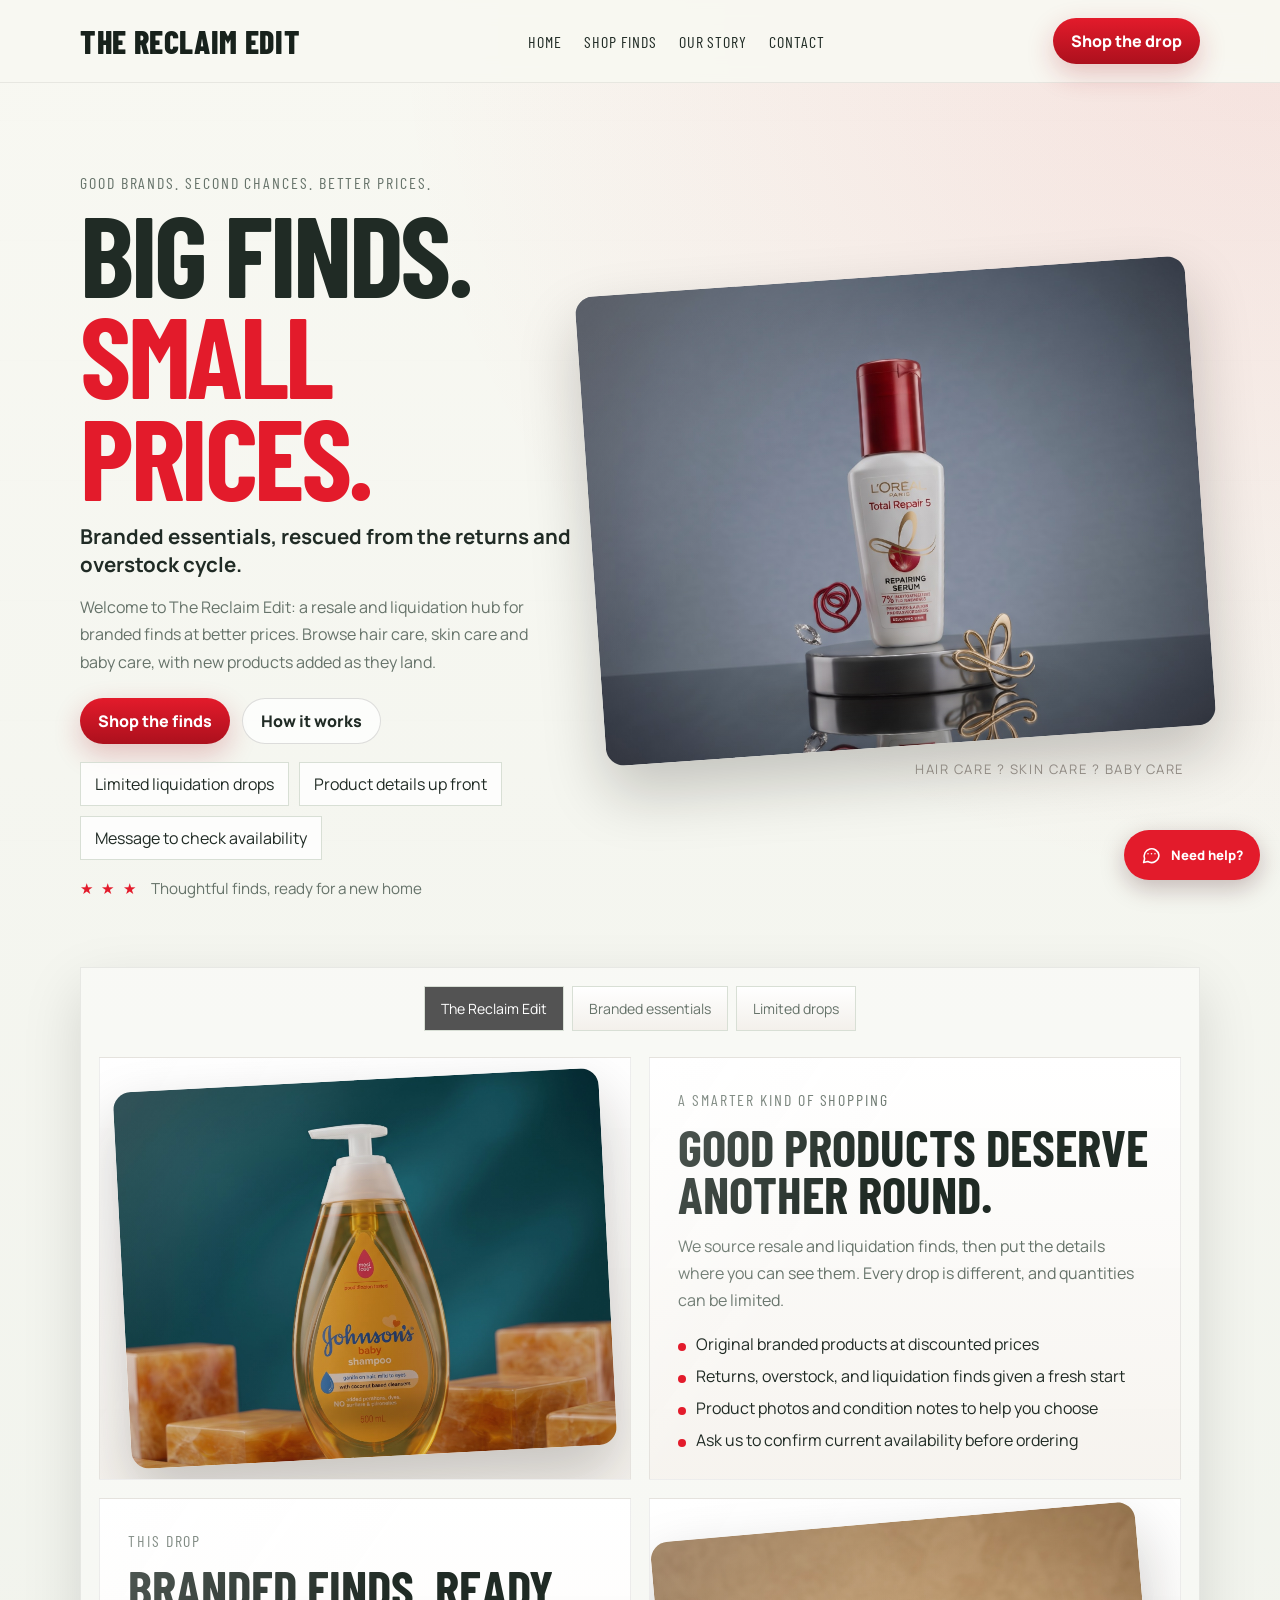
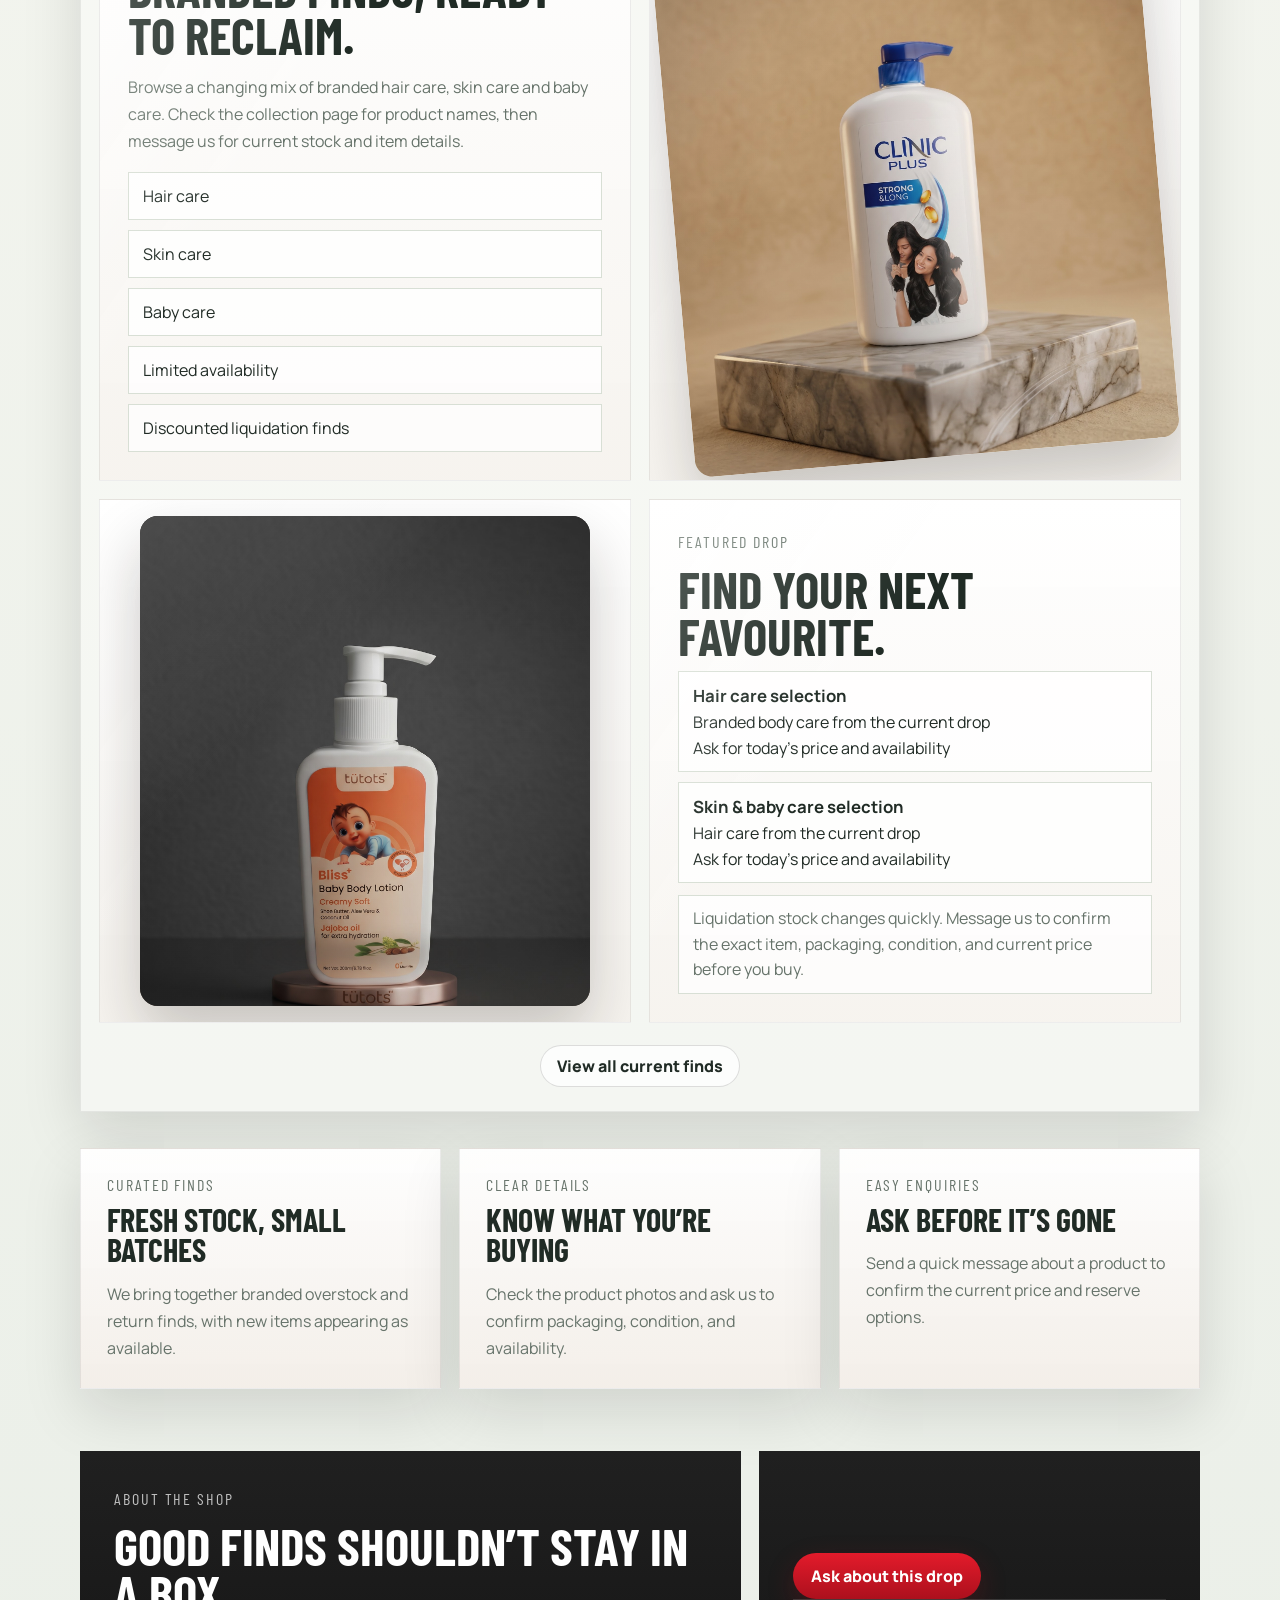
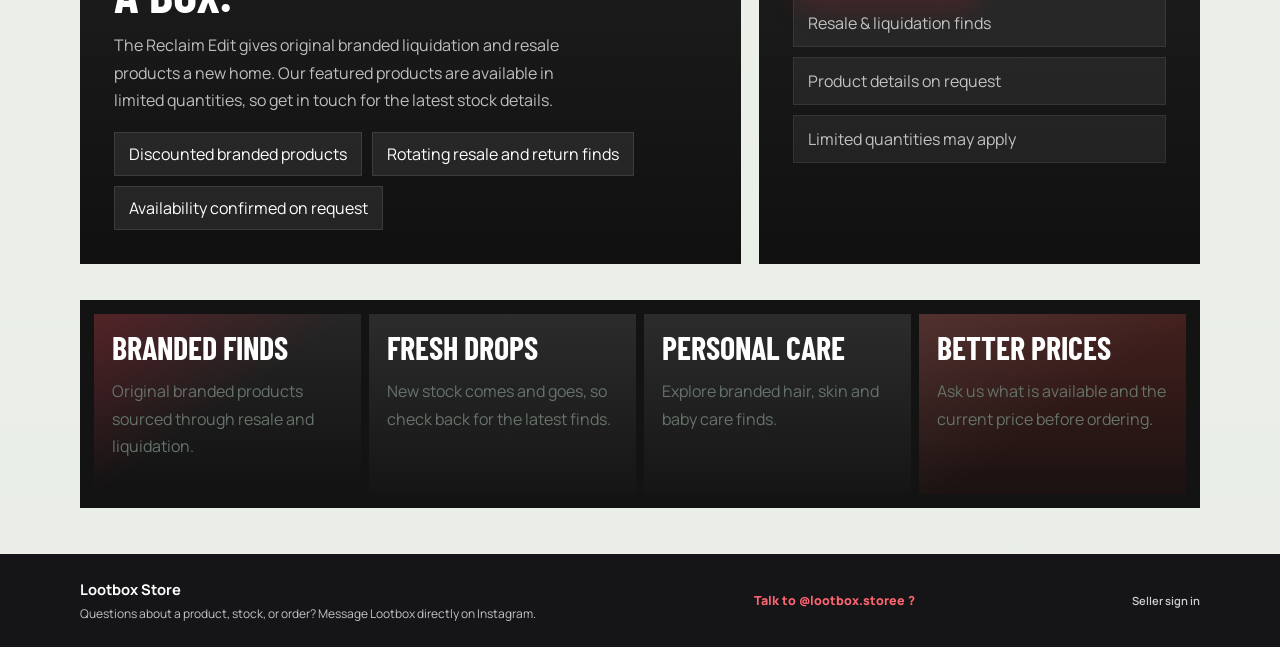
==== commit 6fd3dea4: "Fix account sign-out and add store SEO" ====
--- a/index.html
+++ b/index.html
@@ -85,6 +85,13 @@
       <article class="footer-card accent"><h3>Better Prices</h3><p>Ask us what is available and the current price before ordering.</p></article>
     </div></section>
   </main>
+  <footer class="launch-footer">
+    <div class="wrap launch-footer-inner">
+      <div><strong>Lootbox Store</strong><p>Questions about a product, stock, or order? Message Lootbox directly on Instagram.</p></div>
+      <a href="https://www.instagram.com/lootbox.storee/" target="_blank" rel="noopener noreferrer">Talk to @lootbox.storee <span aria-hidden="true">?</span></a>
+      <a class="launch-footer-seller" href="seller.html" rel="nofollow">Seller sign in</a>
+    </div>
+  </footer>
   <script src="help-bot.js" defer></script>
 </body>
 </html>
--- a/styles.css
+++ b/styles.css
@@ -113,12 +113,12 @@
 h1,
 h2,
 h3 {
-  font-family: "Manrope", sans-serif;
+  font-family: "Barlow Condensed", sans-serif;
 }
 
 .brand {
   font-size: 2rem;
-  font-weight: 700;
+  font-weight: 800;
   text-decoration: none;
   letter-spacing: 0.02em;
   color: var(--dark);
@@ -148,7 +148,7 @@
   padding: 0 18px;
   border-radius: 999px;
   text-decoration: none;
-  font-weight: 700;
+  font-weight: 800;
   transition: transform 0.25s ease, box-shadow 0.25s ease, border-color 0.25s ease, background-color 0.25s ease;
 }
 
@@ -163,7 +163,7 @@
   background: #fff;
   color: var(--ink);
   font: inherit;
-  font-weight: 700;
+  font-weight: 800;
   cursor: pointer;
   white-space: nowrap;
 }
@@ -899,7 +899,7 @@
   background: var(--accent);
   color: #fff;
   font: inherit;
-  font-weight: 700;
+  font-weight: 800;
   cursor: pointer;
 }
 
@@ -914,7 +914,7 @@
   margin: 0;
   color: #fff;
   font-size: 1.05rem;
-  font-weight: 700;
+  font-weight: 800;
 }
 
 .category-filters {
@@ -1150,7 +1150,7 @@
 
 .cart-panel-heading h2 {
   margin: 0;
-  font: 700 1.5rem "Manrope", sans-serif;
+  font: 800 1.5rem "Manrope", sans-serif;
 }
 
 .cart-clear,
@@ -1159,7 +1159,7 @@
   background: transparent;
   color: #ff6873;
   font: inherit;
-  font-weight: 700;
+  font-weight: 800;
   text-decoration: underline;
   cursor: pointer;
 }
@@ -1186,11 +1186,11 @@
 .cart-line-main small { color: rgba(255,255,255,.58); }
 .cart-quantity { display: inline-flex; align-items: center; gap: 8px; }
 .cart-quantity button { width: 28px; height: 28px; border: 1px solid rgba(255,255,255,.22); border-radius: 50%; background: transparent; color: #fff; font: inherit; cursor: pointer; }
-.cart-quantity output { min-width: 1.5em; text-align: center; font-weight: 700; }
+.cart-quantity output { min-width: 1.5em; text-align: center; font-weight: 800; }
 .cart-items .cart-remove { padding: 5px 8px; border: 0; background: transparent; color: #ff8992; font: inherit; cursor: pointer; }
 
 .order-filters { display: grid; grid-template-columns: minmax(0,1fr) 140px; gap: 10px; margin: 16px 0; }
-.order-filters label, .catalog-filters label { display: grid; gap: 5px; color: #73757a; font-size: .72rem; font-weight: 700; }
+.order-filters label, .catalog-filters label { display: grid; gap: 5px; color: #73757a; font-size: .72rem; font-weight: 800; }
 .order-filters input, .order-filters select, .catalog-filters select { min-width: 0; min-height: 38px; padding: 0 10px; border: 1px solid #dddde1; border-radius: 8px; background: #fff; color: #292a2f; font: 600 .78rem "Manrope",sans-serif; }
 .saved-product-list { display: grid; gap: 9px; margin: 16px 0; padding: 0; list-style: none; }
 .saved-product-row { display: grid; grid-template-columns: 58px minmax(0,1fr) auto; align-items: center; gap: 10px; padding: 9px; border: 1px solid rgba(255,255,255,.12); border-radius: 10px; background: rgba(255,255,255,.04); }
@@ -1199,7 +1199,7 @@
 .saved-product-row small { display: block; margin-top: 3px; color: rgba(255,255,255,.58); }
 .saved-product-row button { padding: 7px 9px; border: 1px solid rgba(255,255,255,.22); border-radius: 7px; background: transparent; color: #fff; font: 700 .72rem "Manrope",sans-serif; cursor: pointer; }
 .saved-product-row button:hover { border-color: #ed1b2e; }
-.order-reorder-button { display: block; margin: 9px 0 0 auto; padding: 7px 10px; border: 1px solid #ed1b2e; border-radius: 7px; background: transparent; color: #ed1b2e; font: 700 .72rem "Manrope",sans-serif; cursor: pointer; }
+.order-reorder-button { display: block; margin: 9px 0 0 auto; padding: 7px 10px; border: 1px solid #ed1b2e; border-radius: 7px; background: transparent; color: #ed1b2e; font: 800 .72rem "Manrope",sans-serif; cursor: pointer; }
 
 .cart-note,
 .cart-status {
@@ -1219,7 +1219,7 @@
   padding: 0 16px;
   background: var(--accent);
   color: #fff;
-  font-weight: 700;
+  font-weight: 800;
   text-decoration: none;
 }
 
@@ -1270,7 +1270,7 @@
   min-height: 42px;
   margin-bottom: 18px;
   color: #f4f1ee;
-  font-weight: 700;
+  font-weight: 800;
   text-decoration: none;
 }
 
@@ -1310,7 +1310,7 @@
   margin: 0 0 10px;
   color: #ff4652;
   font-size: 0.78rem;
-  font-weight: 700;
+  font-weight: 800;
   letter-spacing: 0.14em;
   text-transform: uppercase;
 }
@@ -1318,7 +1318,7 @@
 .product-detail-copy h1 {
   margin: 0 0 20px;
   color: #fff;
-  font: 700 clamp(2rem, 4vw, 3.2rem)/1.02 "Manrope", sans-serif;
+  font: 800 clamp(2rem, 4vw, 3.2rem)/1.02 "Barlow Condensed", sans-serif;
   text-transform: uppercase;
 }
 
@@ -1326,7 +1326,7 @@
   margin: 0 0 22px;
   color: #fff;
   font-size: 1.1rem;
-  font-weight: 700;
+  font-weight: 800;
 }
 
 .product-detail-note {
@@ -1350,7 +1350,7 @@
   justify-content: space-between;
   gap: 12px;
   color: #fff;
-  font: 700 1.45rem/1.1 "Manrope", sans-serif;
+  font: 800 1.45rem/1.1 "Barlow Condensed", sans-serif;
   text-transform: uppercase;
   cursor: pointer;
   list-style: none;
@@ -1392,7 +1392,7 @@
 
 .product-specs a {
   color: #ff4652;
-  font-weight: 700;
+  font-weight: 800;
 }
 
 .product-specs-unverified,
@@ -1424,7 +1424,7 @@
   background: var(--accent);
   color: #fff;
   font: inherit;
-  font-weight: 700;
+  font-weight: 800;
   text-decoration: none;
   cursor: pointer;
 }
@@ -1463,7 +1463,7 @@
 .product-feedback h2 {
   margin: 0;
   color: #fff;
-  font: 700 1.5rem "Manrope", sans-serif;
+  font: 800 1.5rem "Barlow Condensed", sans-serif;
   text-transform: uppercase;
 }
 
@@ -1471,7 +1471,7 @@
   margin: 0 0 5px;
   color: #ff6975;
   font-size: 0.7rem;
-  font-weight: 700;
+  font-weight: 800;
   letter-spacing: 0.12em;
   text-transform: uppercase;
 }
@@ -1480,7 +1480,7 @@
   margin: 14px 0 2px;
   color: #fff;
   font-size: 1.8rem;
-  font-weight: 700;
+  font-weight: 800;
 }
 
 .review-score span {
@@ -1501,7 +1501,7 @@
   margin-top: 8px;
   color: #ff858e;
   font-size: 0.82rem;
-  font-weight: 700;
+  font-weight: 800;
 }
 
 .comments-heading-row,
@@ -1587,7 +1587,7 @@
   margin-bottom: 8px;
   color: #fff;
   font-size: 0.86rem;
-  font-weight: 700;
+  font-weight: 800;
 }
 
 .rating-picker {
@@ -1654,7 +1654,7 @@
   background: var(--accent);
   color: #fff;
   font: inherit;
-  font-weight: 700;
+  font-weight: 800;
   cursor: pointer;
 }
 
@@ -1778,7 +1778,7 @@
   background: linear-gradient(180deg, #ff4653, var(--accent));
   color: #fff;
   font-size: 0.78rem;
-  font-weight: 700;
+  font-weight: 800;
   letter-spacing: 0.08em;
   text-transform: uppercase;
 }
@@ -1911,7 +1911,7 @@
   background: #fff;
   color: #272323;
   font: inherit;
-  font-weight: 700;
+  font-weight: 800;
   cursor: pointer;
 }
 
@@ -1928,7 +1928,7 @@
 .google-mark {
   font-family: Arial, sans-serif;
   font-size: 1.2rem;
-  font-weight: 700;
+  font-weight: 800;
   background: conic-gradient(from -45deg, #4285f4 0 25%, #34a853 0 50%, #fbbc05 0 75%, #ea4335 0);
   background-clip: text;
   -webkit-background-clip: text;
@@ -1983,7 +1983,7 @@
 .seller-card h1,
 .seller-orders h2 {
   margin: 4px 0 12px;
-  font-family: "Manrope", sans-serif;
+  font-family: "Barlow Condensed", sans-serif;
   font-size: clamp(2rem, 5vw, 3rem);
 }
 
@@ -2092,7 +2092,7 @@
 .seller-order-status {
   color: #ffd16e;
   font-size: 0.8rem;
-  font-weight: 700;
+  font-weight: 800;
   text-transform: capitalize;
 }
 
@@ -2139,7 +2139,7 @@
   background: rgba(255, 255, 255, 0.08);
   color: #fff;
   text-decoration: none;
-  font-weight: 700;
+  font-weight: 800;
   transition: background-color 0.25s ease, box-shadow 0.25s ease, transform 0.25s ease;
 }
 
@@ -2163,7 +2163,7 @@
   color: #fff;
   font: inherit;
   font-size: 0.84rem;
-  font-weight: 700;
+  font-weight: 800;
   text-align: center;
   text-decoration: none;
   cursor: pointer;
@@ -2247,12 +2247,65 @@
   padding: 14px;
 }
 
+.store-footer {
+  padding: 34px 0 max(28px, env(safe-area-inset-bottom));
+  background: #151517;
+  color: #fff;
+}
+
+.store-footer-inner {
+  display: grid;
+  grid-template-columns: minmax(0, 1fr) minmax(220px, 0.8fr) auto;
+  align-items: center;
+  gap: 26px;
+}
+
+.store-footer-inner > div > strong { display: block; font-size: 1rem; letter-spacing: 0.06em; }
+.store-footer-inner > div > strong span { display: block; margin-top: 4px; color: #aaa9ae; font-size: 0.58rem; letter-spacing: 0.18em; }
+.store-footer-inner p { margin: 9px 0 0; color: #c4c3c7; font-size: 0.75rem; line-height: 1.55; }
+.store-footer-contact > strong { font-size: 0.83rem; }
+.store-footer-contact > a { display: inline-block; margin-top: 8px; color: #ff6571; font-size: 0.78rem; font-weight: 800; text-decoration: none; }
+.store-footer-contact > a:hover,
+.store-footer-contact > a:focus-visible { color: #fff; text-decoration: underline; text-underline-offset: 3px; }
+.store-footer-seller { color: #cfced2; font-size: 0.72rem; text-decoration: none; }
+.store-footer-seller:hover,
+.store-footer-seller:focus-visible { color: #fff; text-decoration: underline; }
+
+@media (max-width: 680px) {
+  .store-footer-inner { grid-template-columns: 1fr; gap: 20px; }
+}
+
 .footer-card {
   min-height: 170px;
   padding: 18px;
   background: linear-gradient(180deg, #2c2c2c, #151515);
   color: #fff;
   transition: transform 0.28s ease, box-shadow 0.28s ease;
+}
+
+.launch-footer {
+  padding: 24px 0;
+  background: #151517;
+  color: #fff;
+}
+
+.launch-footer-inner {
+  display: flex;
+  align-items: center;
+  justify-content: space-between;
+  gap: 24px;
+}
+
+.launch-footer-inner > div { max-width: 58ch; }
+.launch-footer-inner strong { font-size: 0.92rem; }
+.launch-footer-inner p { margin: 5px 0 0; color: #c4c3c7; font-size: 0.75rem; line-height: 1.5; }
+.launch-footer-inner > a { color: #ff6571; font-size: 0.78rem; font-weight: 800; text-decoration: none; }
+.launch-footer-inner > a:hover,
+.launch-footer-inner > a:focus-visible { color: #fff; text-decoration: underline; text-underline-offset: 3px; }
+.launch-footer-inner > .launch-footer-seller { color: #cfced2; font-size: 0.7rem; font-weight: 600; }
+
+@media (max-width: 620px) {
+  .launch-footer-inner { align-items: flex-start; flex-direction: column; gap: 14px; }
 }
 
 @keyframes riseIn {
@@ -2336,7 +2389,7 @@
   background: #e31b2b;
   box-shadow: 0 8px 24px rgba(60, 12, 18, 0.26);
   color: #fff;
-  font: 700 0.82rem "Manrope", sans-serif;
+  font: 800 0.82rem "Manrope", sans-serif;
   cursor: pointer;
 }
 
@@ -2355,7 +2408,7 @@
   right: 0;
   bottom: 62px;
   display: grid;
-  grid-template-rows: auto minmax(130px, 1fr) auto auto;
+  grid-template-rows: auto minmax(100px, 1fr) auto auto auto;
   width: min(360px, calc(100vw - 28px));
   height: min(490px, calc(100dvh - 110px));
   min-height: 330px;
@@ -2367,6 +2420,38 @@
 }
 
 .help-bot-panel[hidden] { display: none; }
+
+.help-bot-contact {
+  display: grid;
+  grid-template-columns: 36px minmax(0, 1fr);
+  align-items: center;
+  gap: 10px;
+  margin: 10px 12px 0;
+  padding: 11px;
+  border: 1px solid #f0d3d6;
+  border-radius: 10px;
+  background: #fff8f8;
+  color: #29292e;
+  text-decoration: none;
+}
+
+.help-bot-contact-icon {
+  display: grid;
+  width: 34px;
+  height: 34px;
+  place-items: center;
+  border-radius: 50%;
+  background: #fbe5e7;
+  color: #ba1d2b;
+  font-weight: 800;
+}
+
+.help-bot-contact > span:last-child { display: grid; gap: 3px; }
+.help-bot-contact strong { font-size: 0.72rem; }
+.help-bot-contact small { color: #6b6b72; font-size: 0.63rem; line-height: 1.4; }
+.help-bot-contact b { margin-top: 2px; color: #b51f31; font-size: 0.68rem; }
+.help-bot-contact:hover,
+.help-bot-contact:focus-visible { border-color: #d9969d; background: #fff; }
 
 .help-bot-header {
   display: flex;
@@ -2415,7 +2500,7 @@
 
 .help-bot-message.is-bot { align-self: flex-start; border: 1px solid #e6e6e8; background: #fff; }
 .help-bot-message.is-user { align-self: flex-end; background: #fcebed; }
-.help-bot-message a { display: inline-block; margin-top: 6px; color: #b51f31; font-weight: 700; text-underline-offset: 2px; }
+.help-bot-message a { display: inline-block; margin-top: 6px; color: #b51f31; font-weight: 800; text-underline-offset: 2px; }
 
 .help-bot-suggestions {
   display: flex;
@@ -2438,7 +2523,7 @@
 
 .help-bot-form { display: flex; gap: 8px; padding: 10px 12px 12px; border-top: 1px solid #eee; }
 .help-bot-form input { min-width: 0; flex: 1; padding: 10px 12px; border: 1px solid #dedee2; border-radius: 8px; font: 400 0.75rem "Manrope", sans-serif; }
-.help-bot-form button { padding: 0 14px; border: 0; border-radius: 8px; background: #e31b2b; color: #fff; font: 700 0.72rem "Manrope", sans-serif; cursor: pointer; }
+.help-bot-form button { padding: 0 14px; border: 0; border-radius: 8px; background: #e31b2b; color: #fff; font: 800 0.72rem "Manrope", sans-serif; cursor: pointer; }
 
 @media (max-width: 600px) {
   .help-bot { right: 14px; bottom: max(78px, calc(env(safe-area-inset-bottom) + 68px)); }
@@ -2749,6 +2834,8 @@
   gap: 7px;
 }
 
+.drawer-menu button[hidden] { display: none !important; }
+
 .drawer-menu button {
   display: grid;
   grid-template-columns: 38px minmax(0, 1fr) auto;
@@ -2798,7 +2885,7 @@
   border-radius: 50%;
   background: rgba(237, 27, 46, 0.16);
   color: #ff6975;
-  font-weight: 700;
+  font-weight: 800;
 }
 
 .drawer-icon svg {
@@ -2862,7 +2949,7 @@
   background: transparent;
   color: #ff858e;
   font: inherit;
-  font-weight: 700;
+  font-weight: 800;
   cursor: pointer;
 }
 
@@ -2928,7 +3015,7 @@
   background: var(--accent);
   color: #fff;
   font: inherit;
-  font-weight: 700;
+  font-weight: 800;
   cursor: pointer;
 }
 
@@ -3058,7 +3145,7 @@
 
 .order-cancel-dialog h2 {
   margin: 0;
-  font-family: "Manrope", sans-serif;
+  font-family: "Barlow Condensed", sans-serif;
   font-size: 1.8rem;
 }
 
@@ -3104,7 +3191,7 @@
   border-radius: 7px;
   font: inherit;
   font-size: 0.82rem;
-  font-weight: 700;
+  font-weight: 800;
   cursor: pointer;
 }
 
@@ -3208,7 +3295,7 @@
 
 .store-page .drawer-heading .mini-kicker {
   font-size: 0.68rem;
-  font-weight: 700;
+  font-weight: 800;
   letter-spacing: 0.18em;
 }
 
@@ -3444,7 +3531,6 @@
   }
 }
 
-
 /* Product pages: image-led split layout with catalog-matched recommendations. */
 .product-detail-page {
   color: #222327;
@@ -3502,7 +3588,7 @@
   gap: 4px;
   margin: 0 0 26px;
   color: #fff;
-  font: 700 1.06rem/1 "Manrope", sans-serif;
+  font: 800 1.06rem/1 "Barlow Condensed", sans-serif;
   letter-spacing: 0.06em;
 }
 
@@ -3543,7 +3629,7 @@
   padding: 0 0 11px;
   color: rgba(255, 255, 255, 0.6);
   font-size: 0.64rem;
-  font-weight: 700;
+  font-weight: 800;
   letter-spacing: 0.07em;
   text-decoration: none;
   text-transform: uppercase;
@@ -3634,7 +3720,7 @@
   margin: 0 0 4px;
   color: #c31c2a;
   font-size: 0.66rem;
-  font-weight: 700;
+  font-weight: 800;
   letter-spacing: 0.12em;
   text-transform: uppercase;
 }
@@ -3642,14 +3728,14 @@
 .recommendations-heading-row h2 {
   margin: 0;
   color: #202126;
-  font: 700 clamp(1.65rem, 3vw, 2.2rem)/1 "Manrope", sans-serif;
+  font: 800 clamp(1.65rem, 3vw, 2.2rem)/1 "Barlow Condensed", sans-serif;
   text-transform: uppercase;
 }
 
 .recommendations-heading-row > a {
   color: #b71927;
   font-size: 0.78rem;
-  font-weight: 700;
+  font-weight: 800;
   text-decoration: none;
 }
 
@@ -3709,7 +3795,7 @@
   margin: 0 0 5px;
   color: #bd1b29;
   font-size: 0.61rem;
-  font-weight: 700;
+  font-weight: 800;
   letter-spacing: 0.08em;
   text-transform: uppercase;
 }
@@ -3719,7 +3805,7 @@
   min-height: 2.45em;
   overflow: hidden;
   color: #25262a;
-  font: 700 1rem/1.22 "Manrope", sans-serif;
+  font: 700 1rem/1.22 "Barlow Condensed", sans-serif;
   text-decoration: none;
   -webkit-box-orient: vertical;
   -webkit-line-clamp: 2;
@@ -3753,7 +3839,7 @@
   border-radius: 5px;
   background: transparent;
   color: #ae1724;
-  font: 700 0.64rem/1.2 "Manrope", sans-serif;
+  font: 800 0.64rem/1.2 "Manrope", sans-serif;
   text-align: center;
   text-decoration: none;
   cursor: pointer;
@@ -4030,7 +4116,7 @@
   background: #fff;
   color: #35363b;
   font-size: 0;
-  font-weight: 700;
+  font-weight: 800;
   transform: none;
   transition: background 150ms ease, border-color 150ms ease, color 150ms ease;
 }
@@ -4271,7 +4357,7 @@
   border-radius: 8px;
   background: #202126;
   color: #fff;
-  font-weight: 700;
+  font-weight: 800;
   text-decoration: none;
 }
 
@@ -4291,9 +4377,9 @@
   justify-self: start;
   gap: 9px;
   color: #161719;
-  font-family: "Manrope", sans-serif;
+  font-family: "Barlow Condensed", sans-serif;
   font-size: 1.7rem;
-  font-weight: 700;
+  font-weight: 800;
   letter-spacing: 0.015em;
   line-height: 0.88;
   text-decoration: none;
@@ -4392,7 +4478,7 @@
   margin: 0 0 4px;
   color: #ba1d2a;
   font-size: 0.66rem;
-  font-weight: 700;
+  font-weight: 800;
   letter-spacing: 0.14em;
   text-transform: uppercase;
 }
@@ -4400,7 +4486,7 @@
 .store-subheading h2 {
   margin: 0;
   color: #202126;
-  font: 700 clamp(1.55rem, 2.5vw, 2rem)/1 "Manrope", sans-serif;
+  font: 800 clamp(1.55rem, 2.5vw, 2rem)/1 "Barlow Condensed", sans-serif;
   text-transform: uppercase;
 }
 
@@ -4408,7 +4494,7 @@
 .store-view-all {
   color: #b71927;
   font-size: 0.78rem;
-  font-weight: 700;
+  font-weight: 800;
   text-decoration: none;
 }
 
@@ -4482,7 +4568,7 @@
   margin: 0 0 3px;
   color: #ba1d2a;
   font-size: 0.64rem;
-  font-weight: 700;
+  font-weight: 800;
   letter-spacing: 0.13em;
   text-transform: uppercase;
 }
@@ -4490,7 +4576,7 @@
 .featured-shelf-heading h2 {
   margin: 0;
   color: #202126;
-  font: 700 1.7rem/1 "Manrope", sans-serif;
+  font: 800 1.7rem/1 "Barlow Condensed", sans-serif;
   text-transform: uppercase;
 }
 
@@ -4558,7 +4644,7 @@
   background: #fff;
   color: #27282c;
   font-size: 0.72rem;
-  font-weight: 700;
+  font-weight: 800;
   text-align: left;
   box-shadow: 0 3px 12px rgba(24, 24, 28, 0.035);
   transition: border-color 160ms ease, box-shadow 160ms ease, transform 160ms ease;
@@ -4631,7 +4717,7 @@
   border-radius: 50%;
   color: #b71c2a;
   font-size: 1.2rem;
-  font-weight: 700;
+  font-weight: 800;
 }
 
 .assurance-item > span:last-child {
@@ -4669,7 +4755,7 @@
 
 .store-page .catalog-title {
   color: #202126;
-  font: 700 clamp(1.8rem, 3vw, 2.4rem)/1 "Manrope", sans-serif;
+  font: 800 clamp(1.8rem, 3vw, 2.4rem)/1 "Barlow Condensed", sans-serif;
   text-transform: uppercase;
 }
 
@@ -4683,7 +4769,7 @@
 
 .catalog-filters { display: flex; align-items: end; gap: 10px; margin: 0 0 16px; }
 .catalog-filters label { min-width: 150px; }
-.catalog-filters button { min-height: 38px; padding: 0 12px; border: 1px solid #dddde1; border-radius: 8px; background: white; color: #8c1d29; font: 700 .72rem "Manrope",sans-serif; cursor: pointer; }
+.catalog-filters button { min-height: 38px; padding: 0 12px; border: 1px solid #dddde1; border-radius: 8px; background: white; color: #8c1d29; font: 800 .72rem "Manrope",sans-serif; cursor: pointer; }
 .wishlist-toggle { position: absolute; z-index: 2; top: 10px; right: 10px; display: grid; width: 36px; height: 36px; place-items: center; border: 1px solid rgba(30,30,30,.1); border-radius: 50%; background: rgba(255,255,255,.94); color: #a51d2a; font-size: 1.35rem; line-height: 1; cursor: pointer; box-shadow: 0 3px 12px rgba(0,0,0,.12); }
 .wishlist-toggle[aria-pressed="true"] { background: #e31b2b; color: #fff; }
 .store-image-wrap { position: relative; }
@@ -4800,7 +4886,7 @@
   height: 2.5em;
   margin-bottom: 8px;
   color: #25262a;
-  font: 700 1.04rem/1.2 "Manrope", sans-serif;
+  font: 700 1.04rem/1.2 "Barlow Condensed", sans-serif;
   -webkit-line-clamp: 2;
 }
 
@@ -4822,7 +4908,7 @@
 .sale-price-current {
   color: #c51f31;
   font-size: 1.15em;
-  font-weight: 700;
+  font-weight: 800;
 }
 
 .sale-price-meta {
@@ -4842,7 +4928,7 @@
 .sale-price-discount {
   color: #20724a;
   font-size: 0.9em;
-  font-weight: 700;
+  font-weight: 800;
 }
 
 .sale-price-size {
@@ -5456,1082 +5542,3 @@
     object-position: center !important;
   }
 }
-
-/* Shared Lootbox design system and the refreshed storefront home page. */
-:root {
-  --bg: #f4f5f0;
-  --panel: #ffffff;
-  --paper: #ffffff;
-  --ink: #202b25;
-  --muted: #66736a;
-  --line: #d8dfd5;
-  --accent: #b42332;
-  --accent-deep: #8f1d2a;
-  --dark: #181818;
-  --dark-soft: #272727;
-  --shadow: 0 12px 32px rgba(24, 24, 24, 0.08);
-  --wrap: min(1200px, calc(100% - 32px));
-}
-
-html {
-  scroll-behavior: smooth;
-  scroll-padding-top: 96px;
-}
-
-body,
-body * {
-  background-image: none !important;
-}
-
-body {
-  color: var(--ink);
-  background-color: var(--bg);
-  font-family: "Manrope", sans-serif;
-}
-
-body::before,
-body::after {
-  display: none;
-}
-
-h1,
-h2,
-h3,
-.brand,
-.store-brand,
-.nav a,
-.kicker,
-.mini-kicker,
-.drawer-heading h2,
-.drawer-view h3,
-.store-header h2,
-.store-subheading h2,
-.catalog-title,
-.store-card-body h3,
-.product-detail-copy h1,
-.product-detail-brand,
-.product-recommendations h2,
-.product-comments h2,
-.seller-card h1,
-.seller-orders h2 {
-  font-family: "Manrope", sans-serif;
-  text-wrap: balance;
-}
-
-h1,
-h2,
-h3,
-.brand,
-.store-brand,
-.seller-card h1,
-.seller-orders h2,
-.product-detail-copy h1 {
-  font-weight: 700;
-}
-
-p,
-li {
-  text-wrap: pretty;
-}
-
-a,
-button,
-input,
-select,
-textarea {
-  font-family: inherit;
-}
-
-:focus-visible {
-  outline: 2px solid var(--accent);
-  outline-offset: 3px;
-}
-
-.nav-cta,
-.primary-btn,
-.detail-cart,
-.store-page .buy-now,
-.store-cart-btn,
-.profile-save,
-.google-sign-in,
-.cancel-confirm-button,
-.search-button {
-  border-radius: 8px;
-  background-color: var(--accent);
-  color: #fff;
-  box-shadow: none;
-  font-weight: 700;
-  transition: transform 500ms cubic-bezier(0.22, 1, 0.36, 1), background-color 300ms cubic-bezier(0.22, 1, 0.36, 1), color 300ms cubic-bezier(0.22, 1, 0.36, 1), border-color 300ms cubic-bezier(0.22, 1, 0.36, 1);
-}
-
-.nav-cta:hover,
-.primary-btn:hover,
-.detail-cart:hover,
-.store-page .buy-now:hover,
-.store-cart-btn:hover,
-.profile-save:hover,
-.google-sign-in:hover,
-.cancel-confirm-button:hover,
-.search-button:hover {
-  background-color: var(--accent-deep);
-  transform: translateY(-2px);
-}
-
-.nav-cta:active,
-.primary-btn:active,
-.detail-cart:active,
-.store-page .buy-now:active,
-.store-cart-btn:active,
-.profile-save:active,
-.google-sign-in:active,
-.cancel-confirm-button:active,
-.search-button:active {
-  transform: translateY(1px) scale(0.98);
-}
-
-.ghost-btn,
-.store-btn,
-.home-text-link,
-.product-detail-back,
-.product-detail-tabs a,
-.home-nav a,
-.home-footer-links a {
-  transition: color 300ms cubic-bezier(0.22, 1, 0.36, 1), background-color 300ms cubic-bezier(0.22, 1, 0.36, 1), border-color 300ms cubic-bezier(0.22, 1, 0.36, 1), transform 500ms cubic-bezier(0.22, 1, 0.36, 1);
-}
-
-.home-skip-link {
-  position: fixed;
-  z-index: 2000;
-  top: 8px;
-  left: 8px;
-  transform: translateY(-160%);
-  padding: 8px 12px;
-  border-radius: 4px;
-  background-color: #181818;
-  color: #fff;
-  font-size: 14px;
-  font-weight: 700;
-}
-
-.home-skip-link:focus {
-  transform: translateY(0);
-}
-
-.home-topbar {
-  position: sticky;
-  top: 8px;
-  z-index: 30;
-  width: min(1200px, calc(100% - 32px));
-  margin: 8px auto 0;
-  border: 1px solid rgba(32, 43, 37, 0.1);
-  border-radius: 12px;
-  background-color: rgba(255, 255, 255, 0.96);
-  backdrop-filter: blur(16px);
-}
-
-.home-topbar .topbar-inner {
-  min-height: 64px;
-  gap: 24px;
-}
-
-.home-topbar .store-brand,
-.home-footer .store-brand {
-  gap: 8px;
-  color: #181818;
-  font-size: 18px;
-  line-height: 1;
-}
-
-.home-topbar .store-brand svg,
-.home-footer .store-brand svg {
-  width: 30px;
-  height: 30px;
-  fill: none;
-  stroke: var(--accent);
-  stroke-linecap: round;
-  stroke-linejoin: round;
-  stroke-width: 2;
-}
-
-.home-topbar .store-brand small,
-.home-footer .store-brand small {
-  margin-top: 4px;
-  font-size: 9px;
-  font-weight: 500;
-  letter-spacing: 0.12em;
-}
-
-.home-nav {
-  display: flex;
-  flex: 1;
-  align-items: center;
-  justify-content: center;
-  gap: 24px;
-}
-
-.home-nav a {
-  position: relative;
-  padding: 8px 0;
-  color: #434b45;
-  font-size: 14px;
-  font-weight: 600;
-  text-decoration: none;
-  white-space: nowrap;
-}
-
-.home-nav a:hover,
-.home-nav a[aria-current="page"] {
-  color: var(--accent);
-}
-
-.home-nav a[aria-current="page"]::after {
-  position: absolute;
-  right: 0;
-  bottom: 0;
-  left: 0;
-  height: 2px;
-  background-color: var(--accent);
-  content: "";
-}
-
-.home-topbar .nav-cta {
-  min-height: 40px;
-  padding: 8px 12px;
-  border-radius: 8px;
-  font-size: 14px;
-  text-decoration: none;
-  white-space: nowrap;
-}
-
-.home-hero {
-  padding: 64px 0 48px;
-}
-
-.home-hero-grid {
-  display: grid;
-  grid-template-columns: minmax(0, 0.92fr) minmax(0, 1.08fr);
-  align-items: center;
-  gap: 48px;
-  min-height: 500px;
-  padding-top: 0;
-  padding-bottom: 0;
-}
-
-.home-hero-copy {
-  padding: 0;
-}
-
-.home-hero-copy > * {
-  opacity: 1;
-  animation: none;
-}
-
-.home-hero-copy .mini-kicker,
-.home-section-heading .mini-kicker,
-.home-tagline-wrap .mini-kicker,
-.home-how-intro .mini-kicker,
-.home-final-cta .mini-kicker {
-  margin-bottom: 12px;
-  color: var(--accent);
-  font-size: 12px;
-  font-weight: 700;
-  letter-spacing: 0.12em;
-}
-
-.home-hero-copy h1 {
-  max-width: 680px;
-  font-size: clamp(36px, 5vw, 60px);
-  line-height: 1;
-  letter-spacing: -0.04em;
-  text-transform: none;
-  background-image: linear-gradient(90deg, #000000, #666666) !important;
-  background-clip: text;
-  color: transparent;
-  -webkit-background-clip: text;
-}
-
-.home-hero-copy h1 span {
-  background-image: inherit;
-  background-clip: text;
-  color: transparent;
-  -webkit-background-clip: text;
-}
-
-.home-hero-lede {
-  max-width: 56ch;
-  margin: 24px 0 8px;
-  color: #29332d;
-  font-size: 20px;
-  font-weight: 600;
-  line-height: 28px;
-}
-
-.home-hero-body {
-  max-width: 60ch;
-  margin: 8px 0 0;
-  color: #59665e;
-  font-size: 16px;
-  line-height: 24px;
-}
-
-.home-hero-actions {
-  display: flex;
-  flex-wrap: wrap;
-  align-items: center;
-  gap: 16px;
-  margin-top: 24px;
-}
-
-.home-hero-actions .primary-btn {
-  min-height: 44px;
-  padding: 8px 16px;
-  border-radius: 8px;
-  font-size: 16px;
-  font-weight: 700;
-}
-
-.home-text-link {
-  color: #27352c;
-  font-size: 14px;
-  font-weight: 700;
-  text-decoration-thickness: 1px;
-  text-underline-offset: 4px;
-}
-
-.home-text-link:hover {
-  color: var(--accent);
-}
-
-.home-proof-line {
-  display: flex;
-  align-items: center;
-  gap: 8px;
-  margin: 24px 0 0;
-  color: #59665e;
-  font-size: 12px;
-  font-weight: 600;
-  line-height: 16px;
-}
-
-.home-proof-mark {
-  display: inline-grid;
-  width: 20px;
-  height: 20px;
-  place-items: center;
-  border: 1px solid var(--line);
-  border-radius: 50%;
-  color: var(--accent);
-}
-
-.home-hero-visual {
-  padding: 0;
-}
-
-.home-visual-caption {
-  position: absolute;
-  right: 16px;
-  bottom: 16px;
-  z-index: 2;
-  margin: 0;
-  padding: 8px 12px;
-  border-radius: 4px;
-  background-color: rgba(255, 255, 255, 0.94);
-  color: #303a33;
-  font-size: 12px;
-  font-weight: 600;
-}
-
-.home-tagline-section {
-  padding: 64px 0;
-  background-color: #181818;
-  color: #fff;
-}
-
-.home-tagline-wrap {
-  max-width: 1200px;
-}
-
-.home-tagline-wrap .mini-kicker {
-  color: #e4a6aa;
-}
-
-.home-tagline {
-  max-width: 680px;
-  margin: 0;
-  color: rgba(255, 255, 255, 0.3);
-  font-size: clamp(30px, 5vw, 48px);
-  font-weight: 700;
-  line-height: 1;
-  letter-spacing: -0.03em;
-  text-wrap: balance;
-}
-
-.tagline-line {
-  display: block;
-}
-
-.tagline-word {
-  display: inline-block;
-  opacity: 0.34;
-  transition: opacity 650ms cubic-bezier(0.22, 1, 0.36, 1), color 650ms cubic-bezier(0.22, 1, 0.36, 1);
-}
-
-.tagline-word.is-visible {
-  color: #fff;
-  opacity: 1;
-}
-
-.home-benefits-section,
-.home-how-section,
-.home-faq-section {
-  padding: 64px 0;
-}
-
-.home-section-heading {
-  max-width: 680px;
-  margin-bottom: 32px;
-}
-
-.home-section-heading h2,
-.home-how-intro h2,
-.home-final-cta h2 {
-  margin: 0;
-  color: #202b25;
-  font-size: clamp(24px, 3vw, 36px);
-  line-height: 1.12;
-  letter-spacing: -0.03em;
-}
-
-.home-benefits-grid {
-  display: grid;
-  grid-template-columns: minmax(0, 1fr) minmax(0, 1fr);
-  align-items: stretch;
-  gap: 16px 32px;
-}
-
-.home-benefit {
-  display: grid;
-  grid-template-columns: 40px minmax(0, 1fr);
-  gap: 16px;
-  padding: 24px 0;
-  border-bottom: 1px solid var(--line);
-}
-
-.home-benefit-featured {
-  grid-row: span 2;
-  align-content: start;
-  padding: 32px;
-  border: 1px solid var(--line);
-  border-radius: 12px;
-  background-color: #fff;
-}
-
-.home-benefit-index,
-.home-steps li > span {
-  color: var(--accent);
-  font-size: 12px;
-  font-weight: 700;
-  letter-spacing: 0.08em;
-}
-
-.home-benefit h3,
-.home-steps h3,
-.home-faq-grid h3 {
-  margin: 0 0 8px;
-  color: #202b25;
-  font-size: 18px;
-  line-height: 28px;
-}
-
-.home-benefit p,
-.home-steps p,
-.home-faq-grid p {
-  max-width: 60ch;
-  margin: 0;
-  color: #59665e;
-  font-size: 14px;
-  line-height: 20px;
-}
-
-.home-benefit-photo-pair {
-  display: grid;
-  grid-column: 2;
-  grid-template-columns: repeat(3, minmax(0, 1fr));
-  align-self: end;
-  gap: 8px;
-  padding-top: 8px;
-}
-
-.home-benefit-photo-pair img {
-  display: block;
-  width: 100%;
-  aspect-ratio: 1;
-  object-fit: contain;
-  border: 1px solid var(--line);
-  border-radius: 8px;
-  background-color: #fff;
-}
-
-.home-how-section {
-  background-color: #fff;
-}
-
-.home-how-grid {
-  display: grid;
-  grid-template-columns: minmax(0, 0.82fr) minmax(0, 1.18fr);
-  gap: 64px;
-  align-items: start;
-}
-
-.home-how-intro > p:not(.mini-kicker) {
-  max-width: 50ch;
-  margin: 16px 0 24px;
-  color: #59665e;
-  font-size: 16px;
-  line-height: 24px;
-}
-
-.home-steps {
-  display: grid;
-  gap: 0;
-  margin: 0;
-  padding: 0;
-  list-style: none;
-}
-
-.home-steps li {
-  display: grid;
-  grid-template-columns: 48px minmax(0, 1fr);
-  gap: 16px;
-  padding: 16px 0;
-  border-bottom: 1px solid var(--line);
-}
-
-.home-steps li:first-child {
-  padding-top: 0;
-}
-
-.home-steps li:last-child {
-  border-bottom: 0;
-}
-
-.home-faq-heading {
-  margin-bottom: 24px;
-}
-
-.home-faq-grid {
-  display: grid;
-  grid-template-columns: repeat(2, minmax(0, 1fr));
-  column-gap: 40px;
-}
-
-.home-faq-grid article {
-  padding: 24px 0;
-  border-top: 1px solid var(--line);
-}
-
-.home-faq-grid h3 {
-  font-size: 16px;
-  line-height: 24px;
-}
-
-.home-final-cta {
-  padding: 48px 0;
-  background-color: #e9eee7;
-}
-
-.home-final-cta-inner {
-  display: flex;
-  align-items: center;
-  justify-content: space-between;
-  gap: 32px;
-}
-
-.home-final-cta-inner > div {
-  max-width: 680px;
-}
-
-.home-final-cta-inner > div > p:last-child {
-  margin: 12px 0 0;
-  color: #59665e;
-  font-size: 14px;
-  line-height: 20px;
-}
-
-.home-footer {
-  padding: 40px 0 24px;
-  background-color: #181818;
-  color: #fff;
-}
-
-.home-footer-inner {
-  display: grid;
-  grid-template-columns: minmax(0, 1.2fr) auto;
-  gap: 24px 48px;
-  align-items: start;
-}
-
-.home-footer .store-brand {
-  color: #fff;
-}
-
-.home-footer-brand > p {
-  max-width: 60ch;
-  margin: 16px 0 0;
-  color: rgba(255, 255, 255, 0.72);
-  font-size: 14px;
-  line-height: 20px;
-}
-
-.home-footer-links {
-  display: grid;
-  gap: 12px;
-  min-width: 160px;
-}
-
-.home-footer-links a {
-  color: rgba(255, 255, 255, 0.82);
-  font-size: 14px;
-  font-weight: 600;
-  text-decoration: none;
-}
-
-.home-footer-links a:hover {
-  color: #fff;
-  text-decoration: underline;
-  text-underline-offset: 4px;
-}
-
-.home-footer-note {
-  grid-column: 1 / -1;
-  margin: 0;
-  padding-top: 16px;
-  border-top: 1px solid rgba(255, 255, 255, 0.14);
-  color: rgba(255, 255, 255, 0.62);
-  font-size: 12px;
-  line-height: 16px;
-}
-
-.not-found-page {
-  display: grid;
-  min-height: 100vh;
-  place-items: center;
-  padding: 24px;
-  background-color: var(--bg);
-}
-
-.not-found-panel {
-  width: min(100%, 560px);
-  padding: 40px;
-  border: 1px solid var(--line);
-  border-radius: 12px;
-  background-color: #fff;
-}
-
-.not-found-panel .store-brand {
-  display: inline-flex;
-  align-items: center;
-  gap: 8px;
-  margin-bottom: 48px;
-  color: #181818;
-  font-size: 18px;
-  font-weight: 700;
-  text-decoration: none;
-}
-
-.not-found-panel .store-brand svg {
-  width: 30px;
-  height: 30px;
-  fill: none;
-  stroke: var(--accent);
-  stroke-linecap: round;
-  stroke-linejoin: round;
-  stroke-width: 2;
-}
-
-.not-found-panel .store-brand small {
-  display: block;
-  margin-top: 4px;
-  font-size: 9px;
-  font-weight: 500;
-  letter-spacing: 0.12em;
-}
-
-.not-found-panel .mini-kicker {
-  margin: 0 0 12px;
-  color: var(--accent);
-  font-size: 12px;
-  font-weight: 700;
-}
-
-.not-found-panel h1 {
-  margin: 0;
-  color: #202b25;
-  font-size: 36px;
-  line-height: 40px;
-  letter-spacing: -0.03em;
-}
-
-.not-found-panel > p:not(.mini-kicker) {
-  max-width: 50ch;
-  margin: 16px 0 24px;
-  color: #59665e;
-  font-size: 16px;
-  line-height: 24px;
-}
-
-.not-found-panel .primary-btn {
-  min-height: 48px;
-  padding: 8px 12px;
-  border-radius: 8px;
-  font-size: 16px;
-  text-decoration: none;
-}
-
-.service-card,
-.footer-card,
-.contact-copy,
-.contact-actions {
-  border-radius: 12px;
-  box-shadow: none;
-}
-
-.service-card {
-  border: 1px solid var(--line);
-  background-color: #fff;
-}
-
-.footer-grid,
-.footer-card,
-.contact-copy,
-.contact-actions,
-.store-shell,
-.product-detail-card,
-.product-detail-copy,
-.account-drawer {
-  background-color: #181818;
-}
-
-.store-shell {
-  border: 1px solid #313131;
-  border-radius: 12px;
-  box-shadow: none;
-}
-
-.filter-block,
-.store-card {
-  border: 1px solid #313131;
-  border-radius: 8px;
-  background-color: #272727;
-}
-
-.store-card {
-  box-shadow: none;
-  transition: transform 500ms cubic-bezier(0.22, 1, 0.36, 1), border-color 300ms cubic-bezier(0.22, 1, 0.36, 1);
-}
-
-.store-card:hover {
-  transform: translateY(-3px);
-  border-color: #555;
-  box-shadow: none;
-}
-
-.product-detail-card {
-  border-color: #313131;
-  border-radius: 12px;
-  box-shadow: none;
-}
-
-.product-detail-copy {
-  background-color: #272727;
-}
-
-.product-detail-page {
-  background-color: var(--bg);
-}
-
-.product-detail-copy h1 {
-  font-size: clamp(24px, 4vw, 36px);
-  line-height: 1.08;
-  letter-spacing: -0.03em;
-  text-transform: none;
-}
-
-.account-drawer,
-.seller-page {
-  background-color: #181818;
-}
-
-.account-drawer {
-  border-right: 1px solid #313131;
-  box-shadow: 12px 0 32px rgba(0, 0, 0, 0.2);
-  transition: transform 500ms cubic-bezier(0.22, 1, 0.36, 1);
-}
-
-.drawer-menu button,
-.drawer-menu .drawer-link {
-  border-radius: 8px;
-}
-
-.seller-card,
-.seller-orders {
-  border-color: #313131;
-  border-radius: 12px;
-  background-color: #1f1f1f;
-  box-shadow: none;
-}
-
-.banner-arrow,
-.banner-dot,
-.menu-toggle,
-.category-button,
-.drawer-close {
-  transition: transform 500ms cubic-bezier(0.22, 1, 0.36, 1), background-color 300ms cubic-bezier(0.22, 1, 0.36, 1), border-color 300ms cubic-bezier(0.22, 1, 0.36, 1), color 300ms cubic-bezier(0.22, 1, 0.36, 1);
-}
-
-.nav-cta:focus-visible,
-.primary-btn:focus-visible,
-.store-page button:focus-visible,
-.store-page a:focus-visible,
-.product-detail-page button:focus-visible,
-.seller-page button:focus-visible,
-.seller-page a:focus-visible {
-  outline: 2px solid var(--accent);
-  outline-offset: 3px;
-}
-
-@media (max-width: 760px) {
-  .home-topbar {
-    top: 4px;
-    margin-top: 4px;
-  }
-
-  .home-topbar .topbar-inner {
-    display: grid;
-    grid-template-columns: minmax(0, 1fr) auto;
-    gap: 4px 12px;
-    padding: 8px 0;
-  }
-
-  .home-nav {
-    grid-column: 1 / -1;
-    justify-content: flex-start;
-    gap: 24px;
-    overflow-x: auto;
-    padding: 0 0 2px;
-    scrollbar-width: none;
-  }
-
-  .home-nav::-webkit-scrollbar {
-    display: none;
-  }
-
-  .home-topbar .nav-cta {
-    display: none;
-  }
-
-  .home-hero {
-    padding: 40px 0 32px;
-  }
-
-  .home-hero-grid,
-  .home-how-grid {
-    grid-template-columns: 1fr;
-    gap: 32px;
-    min-height: 0;
-  }
-
-  .home-tagline-section,
-  .home-benefits-section,
-  .home-how-section,
-  .home-faq-section {
-    padding: 40px 0;
-  }
-
-  .home-benefits-grid {
-    grid-template-columns: 1fr;
-    gap: 0;
-  }
-
-  .home-benefit-featured {
-    grid-row: auto;
-    padding: 24px 0;
-    border: 0;
-    border-bottom: 1px solid var(--line);
-    border-radius: 0;
-    background-color: transparent;
-  }
-
-  .home-benefit-photo-pair {
-    grid-column: auto;
-    margin-top: 16px;
-  }
-
-  .home-faq-grid {
-    grid-template-columns: 1fr;
-    column-gap: 0;
-  }
-
-  .home-final-cta-inner {
-    align-items: flex-start;
-    flex-direction: column;
-    gap: 24px;
-  }
-
-  .home-footer-inner {
-    grid-template-columns: 1fr;
-    gap: 24px;
-  }
-
-  .home-footer-note {
-    grid-column: auto;
-  }
-}
-
-@media (max-width: 420px) {
-  .home-page .wrap,
-  .home-topbar {
-    width: calc(100% - 24px);
-  }
-
-  .home-hero-copy h1 {
-    font-size: 36px;
-  }
-
-  .home-hero-lede {
-    font-size: 18px;
-    line-height: 28px;
-  }
-
-  .home-proof-line {
-    align-items: flex-start;
-  }
-
-  .not-found-panel {
-    padding: 24px;
-  }
-}
-
-@media (prefers-reduced-motion: reduce) {
-  html {
-    scroll-behavior: auto;
-  }
-
-  *,
-  *::before,
-  *::after {
-    animation-duration: 0.01ms !important;
-    animation-iteration-count: 1 !important;
-    scroll-behavior: auto !important;
-    transition-duration: 0.01ms !important;
-  }
-
-  .tagline-word {
-    color: #fff;
-    opacity: 1;
-  }
-}
-
-.info-page {
-  min-height: 100vh;
-  background-color: var(--bg);
-  color: #171717;
-}
-
-.info-page .topbar {
-  position: static;
-}
-
-.info-content {
-  width: min(780px, calc(100% - 40px));
-  padding-top: 48px;
-  padding-bottom: 64px;
-}
-
-.info-back {
-  display: inline-block;
-  margin-bottom: 36px;
-  color: var(--accent-dark);
-  font-weight: 700;
-  text-decoration: none;
-}
-
-.info-content > h1 {
-  margin: 8px 0 16px;
-  font-size: clamp(36px, 6vw, 56px);
-  line-height: 1.05;
-  letter-spacing: -0.045em;
-}
-
-.info-content .info-lede {
-  margin: 0 0 36px;
-  color: #505050;
-  font-size: 18px;
-  line-height: 1.7;
-}
-
-.info-content section {
-  padding: 22px 0;
-  border-top: 1px solid #d9d9d5;
-}
-
-.info-content section h2 {
-  margin: 0 0 8px;
-  font-size: 18px;
-  line-height: 1.4;
-}
-
-.info-content section p,
-.info-updated {
-  margin: 0;
-  color: #505050;
-  font-size: 15px;
-  line-height: 1.75;
-}
-
-.info-content a:not(.info-back) {
-  color: var(--accent-dark);
-  font-weight: 700;
-}
-
-.info-updated {
-  padding-top: 24px;
-  font-size: 13px;
-}
-
-.info-footer {
-  border-top: 1px solid #d9d9d5;
-  padding: 20px 0;
-}
-
-.info-footer .wrap {
-  display: flex;
-  gap: 24px;
-}
-
-.info-footer a {
-  color: #454545;
-  font-size: 13px;
-  text-decoration: none;
-}
-
-.info-footer a:hover,
-.info-footer a:focus-visible {
-  color: var(--accent-dark);
-  text-decoration: underline;
-}
-
-@media (max-width: 620px) {
-  .info-content {
-    width: calc(100% - 32px);
-    padding-top: 32px;
-  }
-
-  .info-back {
-    margin-bottom: 28px;
-  }
-
-  .info-content .info-lede {
-    font-size: 16px;
-  }
-}
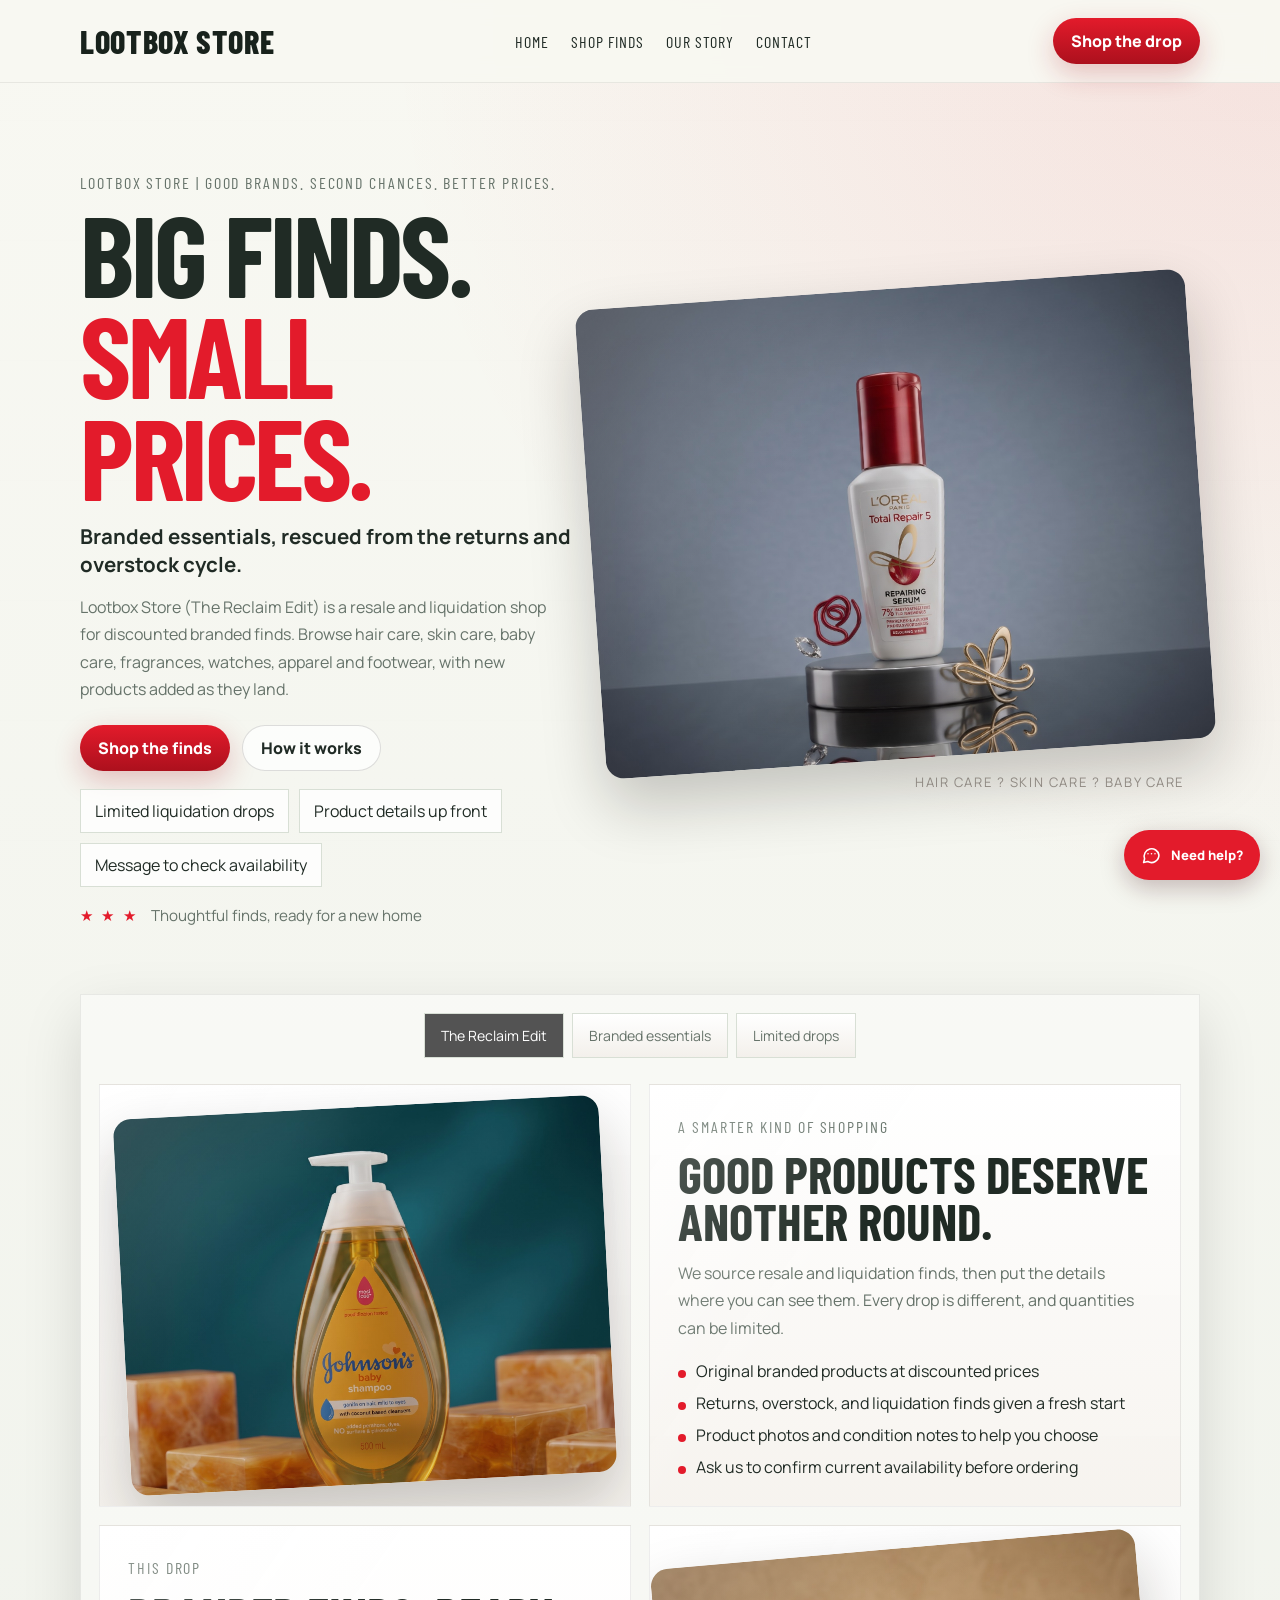
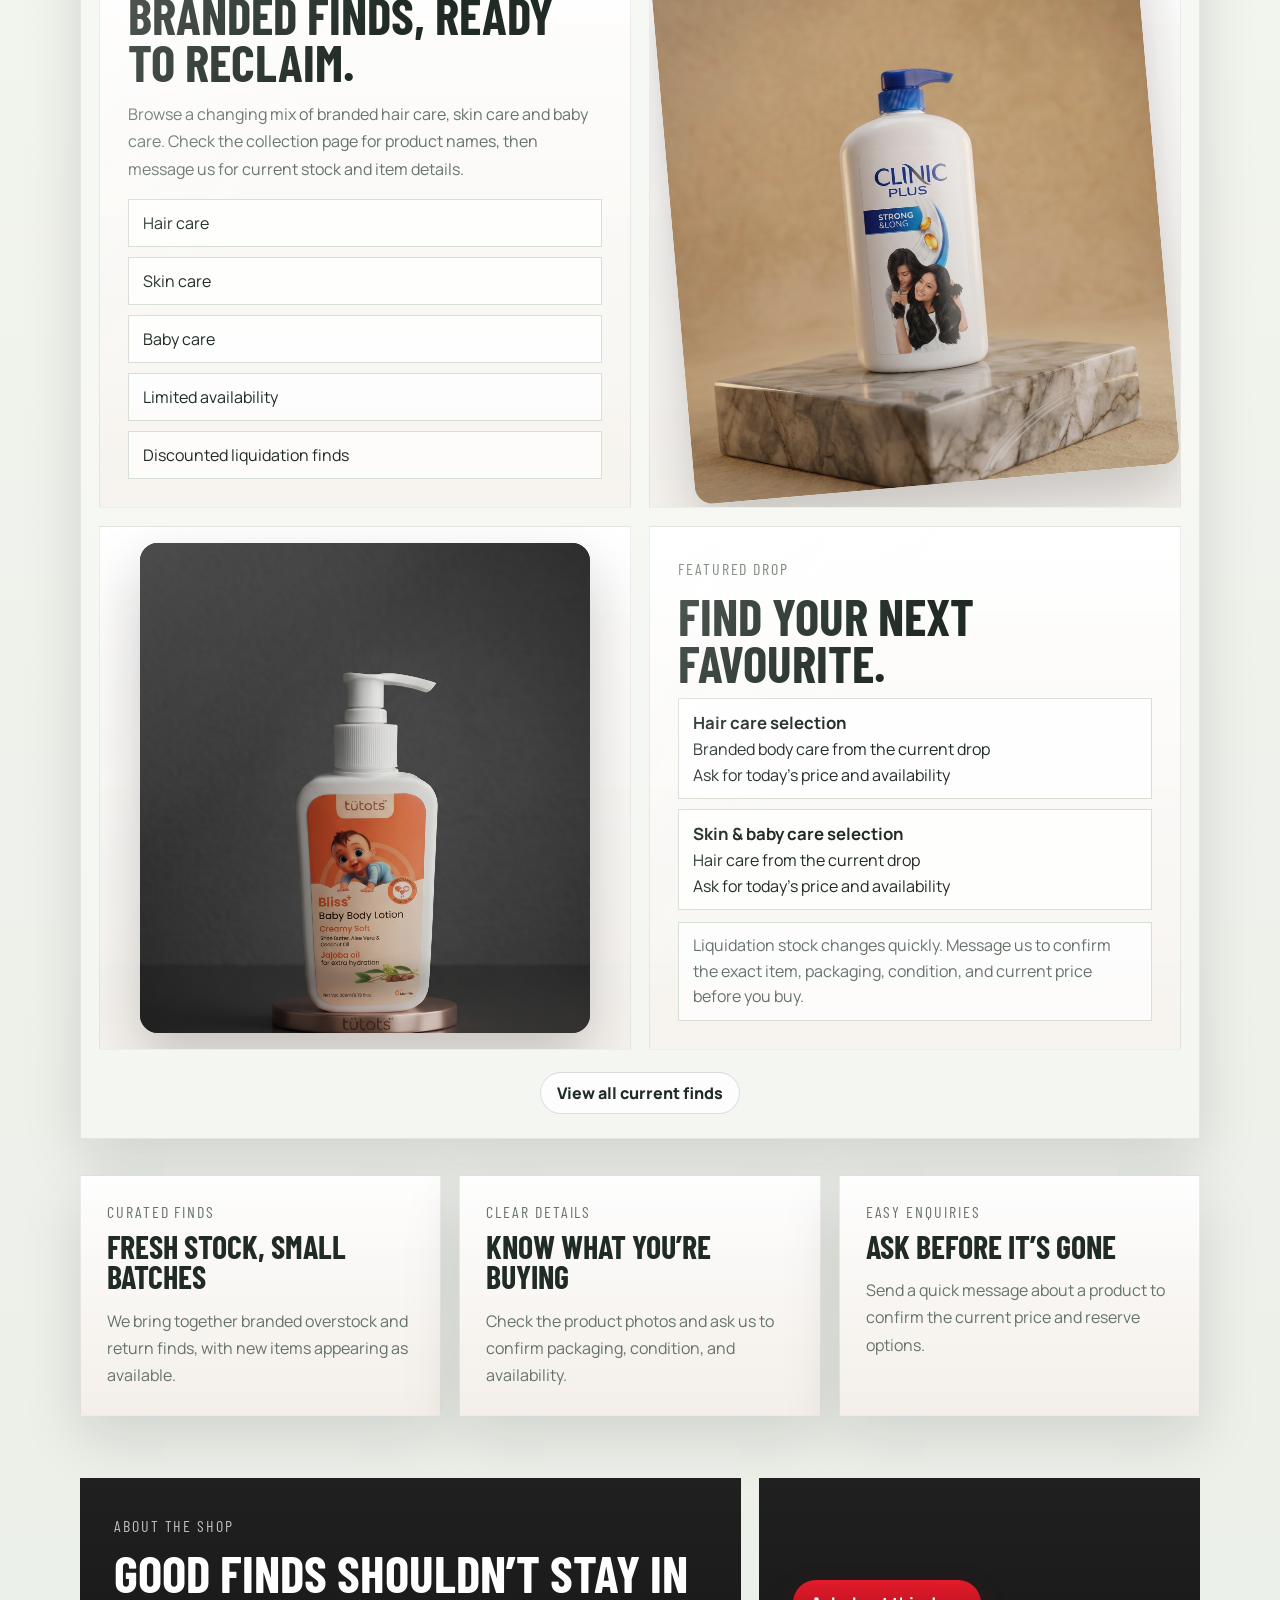
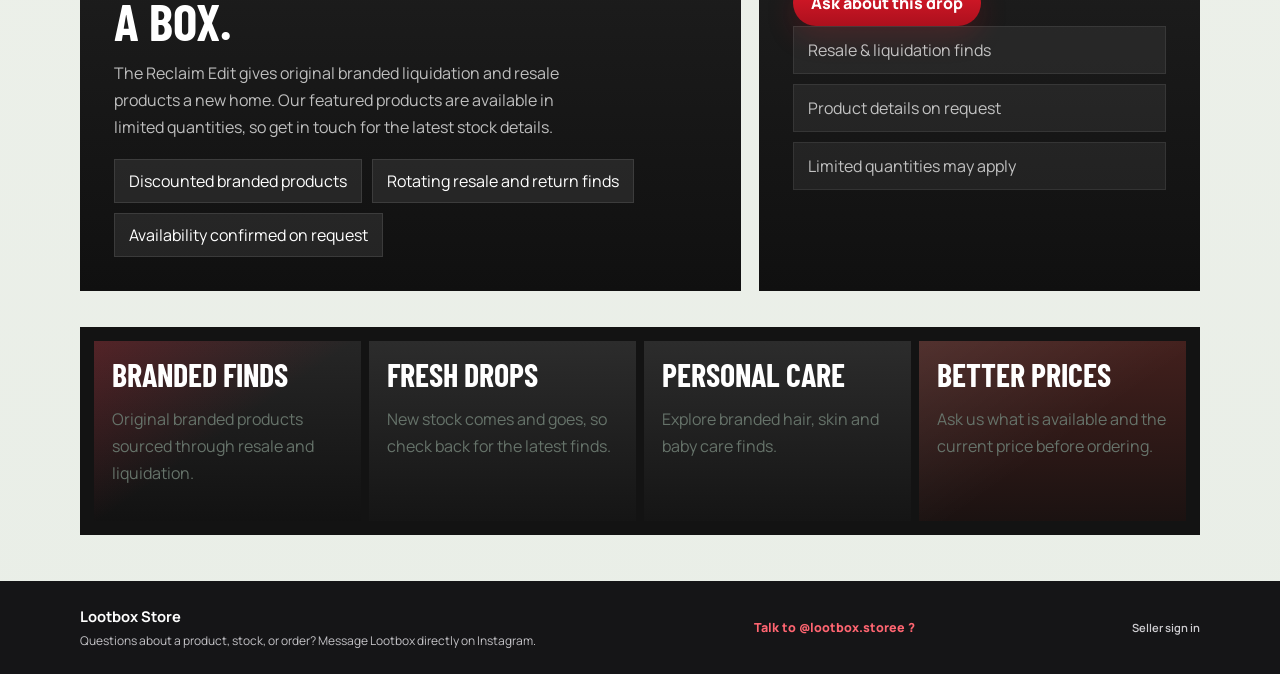
==== commit e9e22f04: "Improve Lootbox Store search visibility" ====
--- a/index.html
+++ b/index.html
@@ -2,9 +2,38 @@
 <html lang="en">
 <head>
   <meta charset="UTF-8">
+  <meta name="google-site-verification" content="q6F8RVg_jjGQTeiJNRUkiSBJ4HrS492pqTj_wdtdIYQ">
   <meta name="viewport" content="width=device-width, initial-scale=1.0">
-  <meta name="description" content="Shop branded hair care, skin care and baby care finds at The Reclaim Edit, your resale and liquidation store.">
-  <title>The Reclaim Edit | Branded Finds, Better Prices</title>
+  <meta name="description" content="Shop Lootbox Store for discounted branded hair care, skin care, baby care, fragrances, watches, apparel and footwear. Browse current finds and confirm stock, condition and price before ordering.">
+  <title>Lootbox Store | Branded Beauty, Fragrance &amp; Lifestyle Finds</title>
+  <link rel="canonical" href="https://lootboxstore-eta.vercel.app/">
+  <meta property="og:type" content="website">
+  <meta property="og:site_name" content="Lootbox Store">
+  <meta property="og:title" content="Lootbox Store | Branded Beauty, Fragrance &amp; Lifestyle Finds">
+  <meta property="og:description" content="Shop discounted branded beauty, baby care, fragrance, watches, apparel and footwear at Lootbox Store.">
+  <meta property="og:url" content="https://lootboxstore-eta.vercel.app/">
+  <meta property="og:image" content="https://lootboxstore-eta.vercel.app/assets/lootbox-marketplace-banner-wide.png">
+  <meta name="twitter:card" content="summary_large_image">
+  <script type="application/ld+json">
+  {
+    "@context": "https://schema.org",
+    "@graph": [
+      {
+        "@type": "WebSite",
+        "name": "Lootbox Store",
+        "alternateName": "The Reclaim Edit",
+        "url": "https://lootboxstore-eta.vercel.app/"
+      },
+      {
+        "@type": "OnlineStore",
+        "name": "Lootbox Store",
+        "alternateName": "The Reclaim Edit",
+        "url": "https://lootboxstore-eta.vercel.app/",
+        "sameAs": ["https://www.instagram.com/lootbox.storee/"]
+      }
+    ]
+  }
+  </script>
   <link rel="preconnect" href="https://fonts.googleapis.com">
   <link rel="preconnect" href="https://fonts.gstatic.com" crossorigin>
   <link href="https://fonts.googleapis.com/css2?family=Barlow+Condensed:wght@500;700;800&family=Manrope:wght@400;500;700;800&display=swap" rel="stylesheet">
@@ -13,7 +42,7 @@
 <body>
   <header class="topbar">
     <div class="wrap topbar-inner">
-      <a class="brand" href="index.html">THE RECLAIM EDIT</a>
+      <a class="brand" href="index.html">LOOTBOX STORE</a>
       <nav class="nav" aria-label="Primary navigation">
         <a href="index.html">Home</a><a href="/store">Shop Finds</a><a href="#about">Our Story</a><a href="#contact">Contact</a>
       </nav>
@@ -25,10 +54,10 @@
     <section class="hero-panel">
       <div class="wrap hero-grid">
         <div class="hero-copy">
-          <p class="kicker">Good brands. Second chances. Better prices.</p>
+          <p class="kicker">Lootbox Store | Good brands. Second chances. Better prices.</p>
           <h1>BIG FINDS.<br><span>SMALL PRICES.</span></h1>
           <p class="hero-subtext">Branded essentials, rescued from the returns and overstock cycle.</p>
-          <p class="hero-body">Welcome to The Reclaim Edit: a resale and liquidation hub for branded finds at better prices. Browse hair care, skin care and baby care, with new products added as they land.</p>
+          <p class="hero-body">Lootbox Store (The Reclaim Edit) is a resale and liquidation shop for discounted branded finds. Browse hair care, skin care, baby care, fragrances, watches, apparel and footwear, with new products added as they land.</p>
           <div class="hero-actions"><a class="primary-btn" href="/store">Shop the finds</a><a class="ghost-btn" href="#about">How it works</a></div>
           <div class="hero-pills"><span>Limited liquidation drops</span><span>Product details up front</span><span>Message to check availability</span></div>
           <div class="hero-rating"><span class="stars">★ ★ ★</span><span>Thoughtful finds, ready for a new home</span></div>
